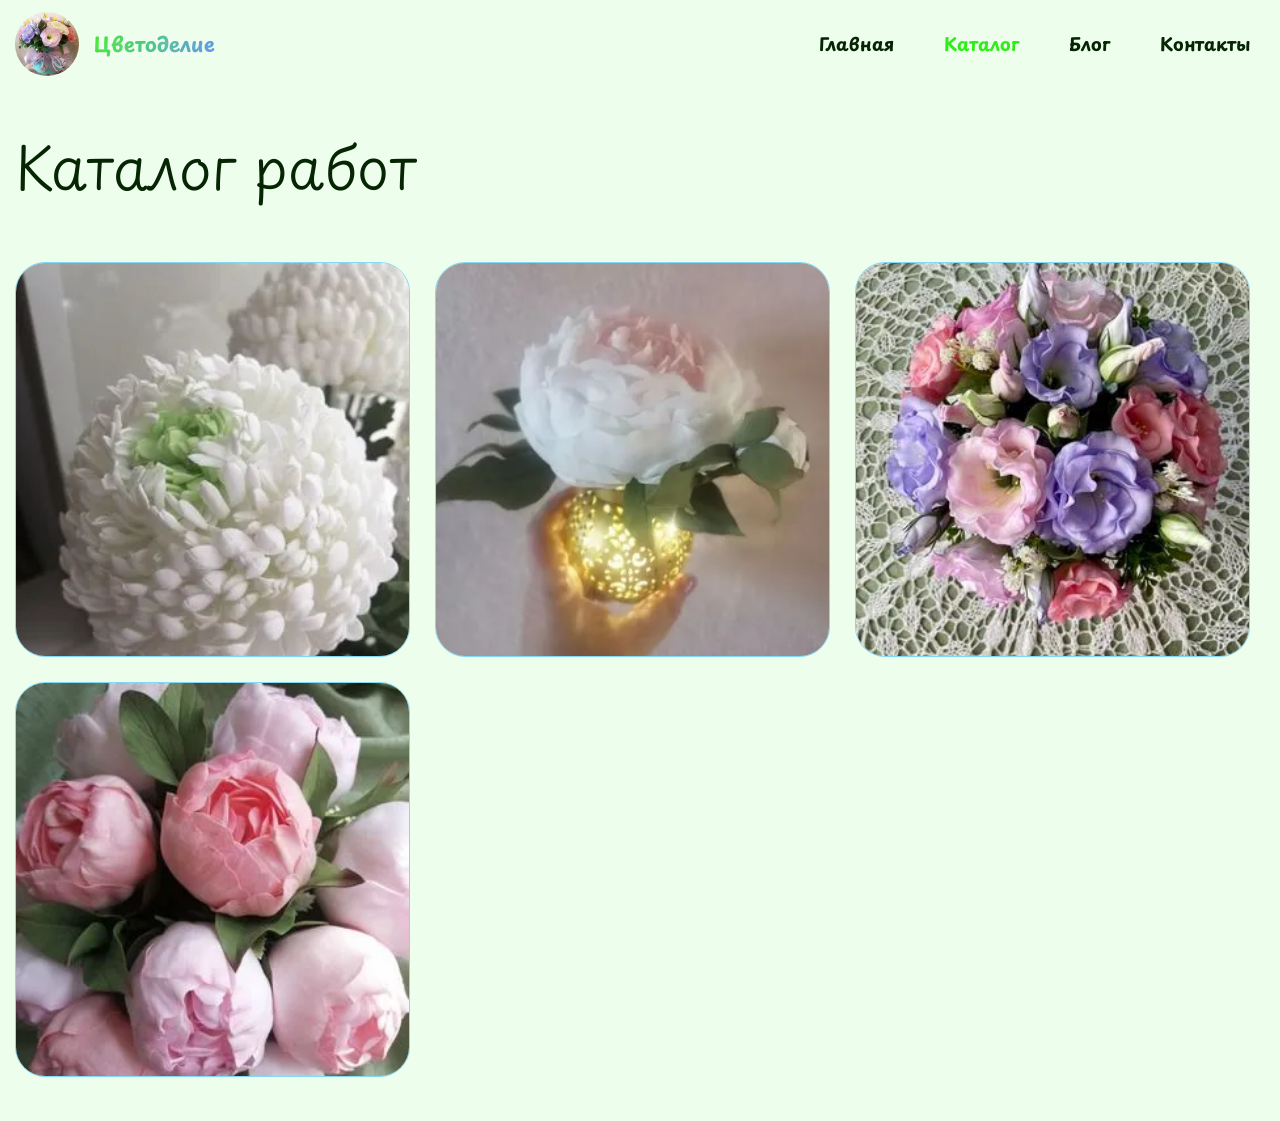
==== catalog.html @ db906fd7 "Updates" ====
<!doctype html>
<html lang="ru">
	<head>
		<meta charset="UTF-8">
		<meta name="viewport" content="width=device-width, initial-scale=1.0">
		<link rel="preload" href="assets/img/hero/hero-1-425.webp" as="image" media="screen and (max-width: 425px)">
		<link rel="preload" href="assets/img/hero/hero-1.webp" as="image" media="screen and (min-width: 426px)">
		<link rel="preload" href="assets/img/hero/hero-bg-425.webp" as="image" media="screen and (max-width: 425px)">
		<link rel="preload" href="assets/img/hero/hero-bg-640.webp" as="image" media="screen and (max-width: 640px)">
		<link rel="preload" href="assets/img/hero/hero-bg-1200.webp" as="image" media="screen and (max-width: 1200px)">
		<link rel="preload" href="assets/img/hero/hero-bg.webp" as="image" media="screen and (min-width: 1201px)">
		<link rel="preload" href="./assets/fonts/PlaypenSans-Thin.woff2" as="font" type="font/woff2" crossorigin="anonymous">
		<link rel="preload" href="./assets/fonts/PlaypenSans-SemiBold.woff2" as="font" type="font/woff2" crossorigin="anonymous">
		<link rel="preload" href="./assets/fonts/PlaypenSans-Regular.woff2" as="font" type="font/woff2" crossorigin="anonymous">
		<link rel="preload" href="./assets/fonts/PlaypenSans-Medium.woff2" as="font" type="font/woff2" crossorigin="anonymous">
		<link rel="preload" href="./assets/fonts/PlaypenSans-Light.woff2" as="font" type="font/woff2" crossorigin="anonymous">
		<link rel="preload" href="./assets/fonts/PlaypenSans-ExtraLight.woff2" as="font" type="font/woff2" crossorigin="anonymous">
		<link rel="preload" href="./assets/fonts/PlaypenSans-ExtraBold.woff2" as="font" type="font/woff2" crossorigin="anonymous">
		<link rel="preload" href="./assets/fonts/PlaypenSans-Bold.woff2" as="font" type="font/woff2" crossorigin="anonymous">
		<link rel="preload" href="./assets/fonts/Montserrat-SemiBold.woff2" as="font" type="font/woff2" crossorigin="anonymous">
		<link rel="preload" href="./assets/fonts/Montserrat-Regular.woff2" as="font" type="font/woff2" crossorigin="anonymous">
		<link rel="preload" href="./assets/fonts/Montserrat-Medium.woff2" as="font" type="font/woff2" crossorigin="anonymous">
		<link rel="preload" href="./assets/fonts/Montserrat-Light.woff2" as="font" type="font/woff2" crossorigin="anonymous">
		<link rel="preload" href="./assets/fonts/Montserrat-ExtraBold.woff2" as="font" type="font/woff2" crossorigin="anonymous">
		<link rel="preload" href="./assets/fonts/Montserrat-Bold.woff2" as="font" type="font/woff2" crossorigin="anonymous">
		<link rel="preload" href="./assets/fonts/Montserrat-Black.woff2" as="font" type="font/woff2" crossorigin="anonymous">
		<link rel="icon" type="image/png" href="./assets/img/favicon-96x96.png" sizes="96x96">
		<link rel="icon" type="image/svg+xml" href="./assets/img/favicon.svg">
		<link rel="shortcut icon" href="./assets/img/favicon.ico">
		<link rel="apple-touch-icon" sizes="180x180" href="./assets/img/apple-touch-icon.png">
		<meta name="apple-mobile-web-app-title" content="Flower-lamp">
		<meta name="keywords" content="светильник цветок на заказ, эксклюзивный светильник цветок, светильник в подарок ручной работы, интерьерный светильник цветок">
		<meta name="description" content="цветочные композиции с подсветкой — светильники">
		<title>catalog</title>
		<link rel="manifest" href="./assets/img/site.webmanifest">
		<style>
			@charset "UTF-8";*{margin:0;padding:0}*,::after,::before{box-sizing:border-box}::after,::before{display:inline-block}html{height:100%;scroll-behavior:smooth;scroll-padding-top:calc(var(--header-height,60px));scroll-snap-type:y mandatory;scrollbar-gutter:stable}body{min-height:100vh;min-height:100svh;line-height:1.4;-ms-text-size-adjust:100%;-moz-text-size-adjust:100%;-webkit-text-size-adjust:100%;-webkit-font-smoothing:antialiased;-moz-osx-font-smoothing:grayscale;text-rendering:optimizeLegibility}a{display:inline-block;color:inherit}ul li[class]{list-style:none}h2,h3{font-weight:inherit;font-size:inherit;text-wrap:balance}img,picture{display:block;border-radius:inherit;max-width:100%}button{background-color:transparent;color:inherit;font-size:inherit;line-height:inherit;font-family:inherit}@media (prefers-reduced-motion:no-preference){html{scroll-behavior:smooth}html{interpolate-size:allow-keywords}}:root{--font-family:"PlaypenSans",sans-serif;--second-family:"Montserrat",sans-serif;--content-width:1520px;--content-offset:15px;--swiper-pagination-bullet-size:24px;--swiper-pagination-bullet-horizontal-gap:0;--swiper-pagination-bullet-border-radius:2px;--swiper-pagination-color:#001f62;--swiper-pagination-bullet-inactive-color:#001f62;--header-height:72px;--min-height-section:calc(100svh - var(--header-height));--text-color:#dcfcd9;--bg-color:#1c221b;--primary-color:#2ce713;--secondary-color:#0a647f;--accent-color:#0e47aa;--light-color:#f0f1f0;color-scheme:light dark;--vk-color:#0077ff;--tg-color:#29a0dc;--wa-color:#25d366;--yt-color:#ff0033}@media (prefers-color-scheme:light){:root{--text-color:#062603;--bg-color:#eefeed;--primary-color:#30ed19;--secondary-color:#80daf5;--accent-color:#538df1;--light-color:#f0f1f0}}@media (prefers-color-scheme:dark){:root{--text-color:#dcfcd9;--bg-color:#1c221b;--primary-color:#2ce713;--secondary-color:#0a647f;--accent-color:#0e47aa}}body{display:flex;position:relative;flex-direction:column;justify-content:start;padding-right:0!important;min-width:320px;color:var(--text-color);font-family:var(--font-family);background-color:var(--bg-color);background-blend-mode:multiply}.wrapper{display:grid;grid-template-rows:var(--header-height) 1fr auto;flex:1 1 auto;overflow:clip}.wrapper>main{grid-row:2;height:100%}.wrapper>*{min-width:0}[class*=__container]{margin-right:auto;margin-left:auto;width:min(var(--content-width),100% - var(--content-offset) * 2)}section{position:relative;padding-top:calc((100svh - var(--min-height-section))/ 2);padding-bottom:calc((100svh - var(--min-height-section))/ 2);min-height:var(--min-height-section)}.section-top{display:grid}.section__title{font-weight:300;line-height:1.2;text-wrap:auto}@media (min-width:75em){.section__title{font-size:58px}.section__title{margin-bottom:30px}}@media (min-width:20em) and (max-width:75em){.section__title{font-size:clamp(24px,11.6363636364px + 3.8636363636vw,58px)}.section__title{margin-bottom:clamp(15px,9.5454545455px + 1.7045454545vw,30px)}}@media (max-width:20em){.section__title{font-size:24px}.section__title{margin-bottom:15px}}.section__title{text-align:center;text-wrap:balance}.color-effect{background:linear-gradient(120deg,var(--primary-color),var(--accent-color));background-clip:text;-webkit-background-clip:text;-webkit-text-fill-color:transparent;text-shadow:2px 5px 7px rgba(250,250,250,.2),-2px -5px 7px rgba(250,250,250,.2)}ul[class]{margin:0;padding:0;list-style:none}img,picture{display:block;border-radius:inherit;width:100%;max-width:100%}.image-container{display:flex;position:relative;justify-content:center;align-items:center;margin:0;background-color:var(--light-color);aspect-ratio:4/3;max-width:400px;overflow:hidden}.image-container img{width:100%;height:100%;object-fit:cover;object-position:center}@media (prefers-reduced-motion:reduce){*,::after,::before{animation-duration:0s!important;animation-iteration-count:1!important;scroll-behavior:auto!important}}.menu__body{position:fixed;top:0;right:-100%;background-color:var(--bg-color);padding:calc(var(--header-height) + 30px) 15px 30px 15px;width:100%;max-width:400px;height:100svh;overflow:auto}@media (min-width:47.99875em){.menu__body{position:relative;right:0;background-color:transparent;padding:0;width:auto;max-width:none;height:auto;overflow:initial}}.menu__list{display:flex;flex-direction:column;align-items:center;gap:30px;background-color:var(--bg-color)}.menu__item>a{font-weight:700;font-size:18px;text-decoration:none}.menu__item.menu__item--active>a{color:var(--primary-color)}.icon-menu{display:block;position:relative;z-index:5;border:none;width:1.5rem;height:.875rem}.icon-menu span,.icon-menu::after,.icon-menu::before{position:absolute;right:0;background-color:var(--secondary-color);width:100%;height:2px;content:""}.icon-menu::before{top:0}.icon-menu::after{bottom:0}.icon-menu span{top:calc(50% - 1px)}@media (min-width:47.99875em){.menu__list{flex-direction:row;gap:50px;background-color:transparent}.icon-menu{display:none}}.header{--size-logo:clamp(3rem, 2.545rem + 1.94vw, 4rem);position:absolute;top:0;right:0;left:0;z-index:200;background-color:var(--bg-color);padding-top:12px;padding-bottom:12px;height:fit-content;color:var(--text-color)}.header__container{display:flex;justify-content:space-between;align-items:center}.header__logo{display:flex;align-items:center;gap:1ch;font-weight:700;font-size:20px;text-decoration:none}.header__logo img{border-radius:var(--size-logo);width:var(--size-logo);height:var(--size-logo)}.section-catalog__container{display:flex;row-gap:clamp(.938rem,.396rem + 2.31vw,1.875rem);flex-direction:column}.section-catalog__grid{display:grid;grid-template-columns:repeat(auto-fit,minmax(290px,1fr));gap:clamp(.938rem,.653rem + 1.21vw,1.563rem)}@media (min-width:1024px){.section__title{text-align:left}.section-catalog__grid{grid-template-columns:repeat(auto-fit,minmax(290px,0.5fr))}}@media (min-width:1280px){.section-catalog__grid{grid-template-columns:repeat(auto-fit,minmax(320px,1fr))}}.section-catalog__item{position:relative}.catalog-item__wrapper{--item-border-radius:30px;display:block;position:relative;text-decoration:none}.catalog-item__wrapper:before{position:absolute;right:0;bottom:0;left:0;z-index:1;border-bottom-right-radius:var(--item-border-radius);border-bottom-left-radius:var(--item-border-radius);background:linear-gradient(180deg,transparent 15%,rgba(0,0,0,.9) 100%);height:50%;corner-shape:scoop;opacity:0;content:""}.catalog-item__title{position:absolute;right:30px;bottom:20px;left:30px;z-index:2;color:var(--primary-color);font-weight:600;font-size:clamp(1.125rem,.955rem + .73vw,1.5rem);text-align:center}@media (min-width:1024px){.catalog-item__title{bottom:-10px;opacity:0}}.catalog-item__image{display:flex;border:1px solid var(--secondary-color);border-radius:var(--item-border-radius);aspect-ratio:1/1;corner-shape:scoop;width:100%;max-width:none;overflow:hidden;text-align:center}
		</style>
		<link rel="modulepreload" crossorigin href="./js/common.min.js?v=1771872798271">
		<script type="module" crossorigin="" src="./js/main.min.js?v=1771872798271"></script>
		<link rel="stylesheet" crossorigin="" href="./css/main.min.css?v=1771872798271" media="print" onload="this.media='all'">
		<link rel="stylesheet" crossorigin="" href="./css/catalog.min.css?v=1771872798271" media="print" onload="this.media='all'">
	</head>
	<body>
		<div class="wrapper">
			<header data-fls-header="" data-fls-header-scroll="" data-fls-header-scroll-show="" class="header main-header">
				<div class="header__container">
					<a href="index.html" class="header__logo">
						<img src="./assets/img/logo.jpg" width="64" height="64" alt="Цветоделие от Любови Долговой" data-fls-image-ignore="">
						<span class="color-effect">Цветоделие</span>
					</a>
					<div class="header__menu menu">
						<nav class="menu__body" aria-label="Главная">
							<ul class="menu__list">
								<li class="menu__item">
									<a href="/#home" class="menu__link">Главная</a>
								</li>
								<li class="menu__item menu__item--active">
									<a href="/#catalog" class="menu__link">Каталог</a>
								</li>
								<li class="menu__item">
									<a href="/#blog" class="menu__link">Блог</a>
								</li>
								<li class="menu__item">
									<a href="/#contacts" class="menu__link">Контакты</a>
								</li>
							</ul>
						</nav>
						<button type="button" data-fls-menu="" class="menu__icon icon-menu">
							<span></span>
						</button>
					</div>
					<!--
<fetch url="@components/layout/menu/menu.json">
<each loop='item in response'>
</each>
</fetch>
-->
				</div>
			</header>
			<main data-fls-catalog="" class="page page--catalog">
				<section data-fls-sectioncatalog="" class="section-catalog" aria-labelledby="section-catalog-title" id="catalog">
					<div class="section-catalog__container">
						<div class="section-top">
							<h2 class="section__title section-catalog__title" id="section-catalog-title">Каталог работ</h2>
							<!-- <p class="section__subtitle">dfsdfcsdfsdfas dsf sdf asdf asdf</p> -->
						</div>
						<div data-fls-gallery="" class="section-catalog__grid">
							<a href="./assets/img/catalog/chrysanthemums/photo_01.webp" class="catalog-item__wrapper">
								<article class="section-catalog__item catalog-item">
									<h3 class="catalog-item__title">Белая хризантема ручной работы с подсветкой</h3>
									<div class="catalog-item__image image-container">
										<picture>
											<source srcset="./assets/img/catalog/chrysanthemums/preview/photo_01.webp" type="image/webp">
											<img width="360" height="360" alt="Белая хризантема ручной работы с подсветкой" decoding="async" loading="lazy" src="./assets/img/catalog/chrysanthemums/preview/photo_01.webp">
										</picture>
									</div>
								</article>
							</a>
							<a href="./assets/img/catalog/pions/photo_01.webp" class="catalog-item__wrapper">
								<article class="section-catalog__item catalog-item">
									<h3 class="catalog-item__title">Светильник-пион ручной работы с подсветкой</h3>
									<div class="catalog-item__image image-container">
										<picture>
											<source srcset="./assets/img/catalog/pions/preview/photo_01.webp" type="image/webp">
											<img width="360" height="360" alt="Светильник-пион ручной работы с подсветкой" decoding="async" loading="lazy" src="./assets/img/catalog/pions/preview/photo_01.webp">
										</picture>
									</div>
								</article>
							</a>
							<a href="./assets/img/catalog/eustoma/photo_01.webp" class="catalog-item__wrapper">
								<article class="section-catalog__item catalog-item">
									<h3 class="catalog-item__title">Эустомы в шляпной коробке</h3>
									<div class="catalog-item__image image-container">
										<picture>
											<source srcset="./assets/img/catalog/eustoma/preview/photo_01.webp" type="image/webp">
											<img width="360" height="360" alt="Эустомы в шляпной коробке" decoding="async" loading="lazy" src="./assets/img/catalog/eustoma/preview/photo_01.webp">
										</picture>
									</div>
								</article>
							</a>
							<a href="./assets/img/catalog/03/photo_01.webp" class="catalog-item__wrapper">
								<article class="section-catalog__item catalog-item">
									<h3 class="catalog-item__title">Эустомы</h3>
									<div class="catalog-item__image image-container">
										<picture>
											<source srcset="./assets/img/catalog/03/preview/photo_01.webp" type="image/webp">
											<img width="360" height="360" alt="Эустомы" decoding="async" loading="lazy" src="./assets/img/catalog/03/preview/photo_01.webp">
										</picture>
									</div>
								</article>
							</a>
						</div>
					</div>
				</section>
			</main>
			<!-- <block name="footer"></block> -->
		</div>
		<!-- <block name="popup"></block> -->
		<noscript>
			<link rel="stylesheet" crossorigin="" href="./css/main.min.css?v=1771872798271">
		</noscript>
		<noscript>
			<link rel="stylesheet" crossorigin="" href="./css/catalog.min.css?v=1771872798271">
		</noscript>
	</body>
</html>
---- css/main.min.css ----
@charset "UTF-8";*{margin:0;padding:0;-webkit-tap-highlight-color:transparent}*,:after,:before{box-sizing:border-box}:after,:before{display:inline-block}html{height:100%;scroll-behavior:smooth;scroll-padding-top:calc(var(--header-height, 3.75rem));scroll-snap-type:y mandatory;scrollbar-gutter:stable}body{line-height:1.4;min-height:100vh;min-height:100svh;-ms-text-size-adjust:100%;-moz-text-size-adjust:100%;-webkit-text-size-adjust:100%;-webkit-font-smoothing:antialiased;-moz-osx-font-smoothing:grayscale;text-rendering:optimizeLegibility}button,option,select{cursor:pointer}a{color:inherit;display:inline-block}a:not([class]){text-decoration-skip-ink:auto}.list-reset,ul li[class]{list-style:none}.list-reset{margin:0;padding:0}.input-reset{-webkit-appearance:none;appearance:none;background-color:transparent;border:none;border-radius:0;color:inherit;font:inherit;outline:none;padding:0;width:100%}h1,h2,h3,h4,h5,h6{font-size:inherit;font-weight:inherit;text-wrap:balance}svg *{transition-property:fill,stroke}.btn-reset{background-color:transparent;border:none;color:inherit;cursor:pointer;display:inline-block;font:inherit;padding:0;text-decoration:none;-webkit-user-select:none;-moz-user-select:none;user-select:none}#__next,#root{isolation:isolate}button,input,textarea{background-color:transparent;color:inherit;font-family:inherit;font-size:inherit;line-height:inherit}input,textarea{width:100%}textarea{overflow:auto;resize:vertical}label{display:inline-block}@font-face{font-display:swap;font-family:PlaypenSans;font-style:normal;font-weight:100;src:url(../assets/fonts/PlaypenSans-Thin.woff2) format("woff2")}@font-face{font-display:swap;font-family:PlaypenSans;font-style:normal;font-weight:600;src:url(../assets/fonts/PlaypenSans-SemiBold.woff2) format("woff2")}@font-face{font-display:swap;font-family:PlaypenSans;font-style:normal;font-weight:400;src:url(../assets/fonts/PlaypenSans-Regular.woff2) format("woff2")}@font-face{font-display:swap;font-family:PlaypenSans;font-style:normal;font-weight:500;src:url(../assets/fonts/PlaypenSans-Medium.woff2) format("woff2")}@font-face{font-display:swap;font-family:PlaypenSans;font-style:normal;font-weight:300;src:url(../assets/fonts/PlaypenSans-Light.woff2) format("woff2")}@font-face{font-display:swap;font-family:PlaypenSans;font-style:normal;font-weight:200;src:url(../assets/fonts/PlaypenSans-ExtraLight.woff2) format("woff2")}@font-face{font-display:swap;font-family:PlaypenSans;font-style:normal;font-weight:800;src:url(../assets/fonts/PlaypenSans-ExtraBold.woff2) format("woff2")}@font-face{font-display:swap;font-family:PlaypenSans;font-style:normal;font-weight:700;src:url(../assets/fonts/PlaypenSans-Bold.woff2) format("woff2")}@font-face{font-display:swap;font-family:Montserrat;font-style:normal;font-weight:600;src:url(../assets/fonts/Montserrat-SemiBold.woff2) format("woff2")}@font-face{font-display:swap;font-family:Montserrat;font-style:normal;font-weight:400;src:url(../assets/fonts/Montserrat-Regular.woff2) format("woff2")}@font-face{font-display:swap;font-family:Montserrat;font-style:normal;font-weight:500;src:url(../assets/fonts/Montserrat-Medium.woff2) format("woff2")}@font-face{font-display:swap;font-family:Montserrat;font-style:normal;font-weight:300;src:url(../assets/fonts/Montserrat-Light.woff2) format("woff2")}@font-face{font-display:swap;font-family:Montserrat;font-style:normal;font-weight:800;src:url(../assets/fonts/Montserrat-ExtraBold.woff2) format("woff2")}@font-face{font-display:swap;font-family:Montserrat;font-style:normal;font-weight:700;src:url(../assets/fonts/Montserrat-Bold.woff2) format("woff2")}@font-face{font-display:swap;font-family:Montserrat;font-style:normal;font-weight:900;src:url(../assets/fonts/Montserrat-Black.woff2) format("woff2")}:root{--font-family:"PlaypenSans",sans-serif;--second-family:"Montserrat",sans-serif;--content-width:95rem;--content-offset:0.9375rem;--swiper-pagination-bullet-size:1.5rem;--swiper-pagination-bullet-horizontal-gap:0;--swiper-pagination-bullet-border-radius:0.125rem;--swiper-pagination-color:#001f62;--swiper-pagination-bullet-inactive-color:#001f62;--header-height:4.5rem;--min-height-section:calc(100svh - var(--header-height));--text-color:#dcfcd9;--bg-color:#1c221b;--primary-color:#2ce713;--secondary-color:#0a647f;--accent-color:#0e47aa;--light-color:#f0f1f0;color-scheme:light dark;--vk-color:#07f;--tg-color:#29a0dc;--wa-color:#25d366;--yt-color:#f03}.lg-sub-html{font-size:clamp(1.125rem,.955rem + .73vw,1.5rem)!important}.lg-outer.lg-grab img.lg-image{border-radius:clamp(1.875rem,-.114rem + 8.48vw,6.25rem)}body{color:var(--text-color);display:flex;flex-direction:column;font-family:var(--font-family);justify-content:start;min-width:20rem;padding-right:0!important;position:relative;-webkit-tap-highlight-color:rgba(0,0,0,0);background-blend-mode:multiply;background-color:var(--bg-color)}[data-fls-menu-open],[data-fls-popup-open] body{overflow:hidden;overscroll-behavior:none;touch-action:none}.wrapper{display:grid;flex:1 1 auto;grid-template-rows:var(--header-height) 1fr auto;overflow:clip}.wrapper>main{grid-row:2;height:100%}.wrapper>footer{grid-row:3}.wrapper>*{min-width:0}.container,[class*=__container]{margin-left:auto;margin-right:auto;width:min(var(--content-width),100% - var(--content-offset) * 2)}section{min-height:var(--min-height-section);padding-bottom:calc((100svh - var(--min-height-section))/2);padding-top:calc((100svh - var(--min-height-section))/2);position:relative}.section-top{display:grid}.section__title{font-weight:300;line-height:1.2;text-align:center;text-wrap:auto;text-wrap:balance}.section__subtitle{font-size:clamp(.875rem,.514rem + 1.48vw,1.625rem);font-weight:300;line-height:1.3}p{text-wrap:pretty}p:not(:last-of-type){margin-bottom:1em}.color-effect{background:linear-gradient(120deg,var(--primary-color),var(--accent-color));background-clip:text;-webkit-background-clip:text;-webkit-text-fill-color:transparent;text-shadow:.125rem .3125rem .4375rem hsla(0,0%,98%,.2),-.125rem -.3125rem .4375rem hsla(0,0%,98%,.2)}.font-effect{-webkit-text-stroke-width:.125rem;-webkit-text-stroke-color:var(--text-color);color:var(--secondary-color);font-style:italic}a,button{transition:all .2s ease}.link-email,.link-phone{white-space:nowrap}.list-reset,dl[class],ol[class],ul[class]{list-style:none;margin:0;padding:0}.swiper{max-width:100%}canvas,img,picture,svg,video{border-radius:inherit;display:block;max-width:100%;width:100%}.visually-hidden{border:0;height:.0625rem;margin:-.0625rem;overflow:hidden;padding:0;position:absolute;width:.0625rem;clip:rect(0 0 0 0)}@supports (-webkit-line-clamp:4){.news-card__text{display:-webkit-box;-webkit-line-clamp:4;overflow:hidden;text-overflow:ellipsis;white-space:normal;-webkit-box-orient:vertical}}.image-container{align-items:center;aspect-ratio:4/3;background-color:var(--light-color);display:flex;justify-content:center;margin:0;max-width:25rem;overflow:hidden;position:relative}.image-container img{height:100%;object-fit:cover;object-position:center;width:100%}.image-container:empty:before{align-items:center;background-color:var(--light-color);color:#888;content:"Изображение не загружено";display:flex;font-size:1.1rem;height:100%;justify-content:center;padding:1rem;text-align:center;width:100%}[id^=imedium-],[id^=ismall-],[id^=large-],[id^=medium-],[id^=txtblock-]{display:none!important}.menu__body{background-color:var(--bg-color);height:100svh;max-width:25rem;overflow:auto;padding:calc(var(--header-height) + 1.875rem) .9375rem 1.875rem .9375rem;position:fixed;right:-100%;top:0;transition:right .3s;width:100%}[data-fls-menu-open] .menu__body,[data-fls-menu-open] .menu__body:before{right:0}.menu__list{align-items:center;background-color:var(--bg-color);display:flex;flex-direction:column;gap:1.875rem}.menu__item>a{font-size:1.125rem;font-weight:700;text-decoration:none;transition:color .2s ease}.menu__item>a:hover{color:var(--accent-color)}.menu__item.menu__item--active>a{color:var(--primary-color)}.icon-menu{border:none;display:block;height:.875rem;position:relative;width:1.5rem;z-index:5}.icon-menu span,.icon-menu:after,.icon-menu:before{background-color:var(--secondary-color);content:"";height:.125rem;position:absolute;right:0;transition:all .3s ease 0s;width:100%}.icon-menu:before{top:0}.icon-menu:after{bottom:0}.icon-menu span{top:calc(50% - .0625rem)}[data-fls-menu-open] .icon-menu span{width:0}[data-fls-menu-open] .icon-menu:before{top:calc(50% - .0625rem);transform:rotate(-45deg)}[data-fls-menu-open] .icon-menu:after{bottom:calc(50% - .0625rem);transform:rotate(45deg)}.header{--size-logo:clamp(3rem,2.545rem + 1.94vw,4rem);background-color:var(--bg-color);color:var(--text-color);height:fit-content;left:0;padding-bottom:.75rem;padding-top:.75rem;position:absolute;right:0;top:0;transition:.4s ease;z-index:200}.header.--header-scroll{--size-logo:3rem;padding-bottom:.375rem;padding-top:.375rem}.header.--header-show{box-shadow:0 .3125rem .9375rem var(--secondary-color)}.header__container{align-items:center;display:flex;justify-content:space-between}.header__logo{align-items:center;display:flex;font-size:1.25rem;font-weight:700;gap:1ch;text-decoration:none}.header__logo img{border-radius:var(--size-logo);height:var(--size-logo);transition:width .4s ease,height .4s ease;width:var(--size-logo)}[data-fls-header-scroll].--header-scroll{left:0;position:sticky;right:0;top:0;z-index:50}[data-fls-header-scroll-show].--header-scroll{transition:translate .3s;translate:0 -100%}[data-fls-header-scroll-show].--header-show{translate:0 0}@font-face{font-display:block;font-family:lg;font-style:normal;font-weight:400;src:url(../assets/fonts/lg.woff2?io9a6k) format("woff2")}.lg-icon{font-family:lg!important;font-style:normal;font-variant:normal;font-weight:400;line-height:1;text-transform:none;-webkit-font-smoothing:antialiased;-moz-osx-font-smoothing:grayscale}.lg-container{font-family:system-ui,-apple-system,Segoe UI,Roboto,Helvetica Neue,Arial,Noto Sans,Liberation Sans,sans-serif,Apple Color Emoji,Segoe UI Emoji,Segoe UI Symbol,Noto Color Emoji}.lg-next,.lg-prev{background-color:rgba(0,0,0,.45);border:none;border-radius:.125rem;color:#999;cursor:pointer;display:block;font-size:1.375rem;margin-top:-.625rem;outline:none;padding:.5rem .625rem .5625rem;position:absolute;top:50%;z-index:1084}.lg-next.disabled,.lg-prev.disabled{cursor:default;opacity:0!important}.lg-next:hover:not(.disabled),.lg-prev:hover:not(.disabled){color:#fff}.lg-single-item .lg-next,.lg-single-item .lg-prev{display:none}.lg-next{right:1.25rem}.lg-next:before{content:"\e095"}.lg-prev{left:1.25rem}.lg-prev:after{content:"\e094"}@-webkit-keyframes lg-right-end{0%{left:0}50%{left:-1.875rem}to{left:0}}@-moz-keyframes lg-right-end{0%{left:0}50%{left:-1.875rem}to{left:0}}@-ms-keyframes lg-right-end{0%{left:0}50%{left:-1.875rem}to{left:0}}@keyframes lg-right-end{0%{left:0}50%{left:-1.875rem}to{left:0}}@-webkit-keyframes lg-left-end{0%{left:0}50%{left:1.875rem}to{left:0}}@-moz-keyframes lg-left-end{0%{left:0}50%{left:1.875rem}to{left:0}}@-ms-keyframes lg-left-end{0%{left:0}50%{left:1.875rem}to{left:0}}@keyframes lg-left-end{0%{left:0}50%{left:1.875rem}to{left:0}}.lg-outer.lg-right-end .lg-object{-webkit-animation:lg-right-end .3s;-o-animation:lg-right-end .3s;animation:lg-right-end .3s;position:relative}.lg-outer.lg-left-end .lg-object{-webkit-animation:lg-left-end .3s;-o-animation:lg-left-end .3s;animation:lg-left-end .3s;position:relative}.lg-toolbar{left:0;position:absolute;top:0;width:100%;z-index:1082}.lg-media-overlap .lg-toolbar{background-image:linear-gradient(0deg,transparent,rgba(0,0,0,.4))}.lg-toolbar .lg-icon{background:none;border:none;box-shadow:none;color:#999;cursor:pointer;float:right;font-size:1.5rem;height:2.9375rem;line-height:1.6875rem;outline:medium none;padding:.625rem 0;text-align:center;text-decoration:none!important;-webkit-transition:color .2s linear;-o-transition:color .2s linear;transition:color .2s linear;width:3.125rem;will-change:color}.lg-toolbar .lg-icon.lg-icon-18{font-size:1.125rem}.lg-toolbar .lg-icon:hover{color:#fff}.lg-toolbar .lg-close:after{content:"\e070"}.lg-toolbar .lg-maximize{font-size:1.375rem}.lg-toolbar .lg-maximize:after{content:"\e90a"}.lg-toolbar .lg-download:after{content:"\e0f2"}.lg-sub-html{color:#eee;font-size:1rem;opacity:0;padding:.625rem 2.5rem;text-align:center;-webkit-transition:opacity .2s ease-out 0s;-o-transition:opacity .2s ease-out 0s;transition:opacity .2s ease-out 0s;z-index:1080}.lg-sub-html h4{font-size:.8125rem;font-weight:700;margin:0}.lg-sub-html p{font-size:.75rem;margin:.3125rem 0 0}.lg-sub-html a{color:inherit}.lg-sub-html a:hover{text-decoration:underline}.lg-media-overlap .lg-sub-html{background-image:linear-gradient(180deg,transparent,rgba(0,0,0,.6))}.lg-item .lg-sub-html{bottom:0;left:0;position:absolute;right:0}.lg-error-msg{color:#999;font-size:.875rem}.lg-counter{color:#999;display:inline-block;font-size:1rem;height:2.9375rem;padding-left:1.25rem;padding-top:.75rem;vertical-align:middle}.lg-closing .lg-next,.lg-closing .lg-prev,.lg-closing .lg-sub-html,.lg-closing .lg-toolbar{opacity:0;-webkit-transition:-webkit-transform .08 cubic-bezier(0,0,.25,1) 0s,opacity .08 cubic-bezier(0,0,.25,1) 0s,color .08 linear;-moz-transition:-moz-transform .08 cubic-bezier(0,0,.25,1) 0s,opacity .08 cubic-bezier(0,0,.25,1) 0s,color .08 linear;-o-transition:-o-transform .08 cubic-bezier(0,0,.25,1) 0s,opacity .08 cubic-bezier(0,0,.25,1) 0s,color .08 linear;transition:transform .08 cubic-bezier(0,0,.25,1) 0s,opacity .08 cubic-bezier(0,0,.25,1) 0s,color .08 linear}body:not(.lg-from-hash) .lg-outer.lg-start-zoom .lg-item:not(.lg-zoomable) .lg-img-wrap,body:not(.lg-from-hash) .lg-outer.lg-start-zoom .lg-item:not(.lg-zoomable) .lg-media-cont,body:not(.lg-from-hash) .lg-outer.lg-start-zoom .lg-item:not(.lg-zoomable) .lg-video-cont{opacity:0;-moz-transform:scale3d(.5,.5,.5);-o-transform:scale3d(.5,.5,.5);-ms-transform:scale3d(.5,.5,.5);-webkit-transform:scale3d(.5,.5,.5);transform:scale3d(.5,.5,.5);-webkit-transition:-webkit-transform .25s cubic-bezier(0,0,.25,1) 0s,opacity .25s cubic-bezier(0,0,.25,1)!important;-moz-transition:-moz-transform .25s cubic-bezier(0,0,.25,1) 0s,opacity .25s cubic-bezier(0,0,.25,1)!important;-o-transition:-o-transform .25s cubic-bezier(0,0,.25,1) 0s,opacity .25s cubic-bezier(0,0,.25,1)!important;transition:transform .25s cubic-bezier(0,0,.25,1) 0s,opacity .25s cubic-bezier(0,0,.25,1)!important;will-change:transform,opacity}body:not(.lg-from-hash) .lg-outer.lg-start-zoom .lg-item:not(.lg-zoomable).lg-complete .lg-img-wrap,body:not(.lg-from-hash) .lg-outer.lg-start-zoom .lg-item:not(.lg-zoomable).lg-complete .lg-media-cont,body:not(.lg-from-hash) .lg-outer.lg-start-zoom .lg-item:not(.lg-zoomable).lg-complete .lg-video-cont{opacity:1;-moz-transform:scaleX(1);-o-transform:scaleX(1);-ms-transform:scaleX(1);-webkit-transform:scaleX(1);transform:scaleX(1)}.lg-icon:focus-visible{border-radius:.1875rem;color:#fff;outline:.0625rem dashed hsla(0,0%,100%,.6)}.lg-toolbar .lg-icon:focus-visible{border-radius:.5rem;outline-offset:-.3125rem}.lg-group:after{clear:both;content:"";display:table}.lg-container{outline:none}.lg-on{scroll-behavior:unset}.lg-overlay-open{overflow:hidden}.lg-hide-sub-html .lg-sub-html,.lg-next,.lg-pager-outer,.lg-prev,.lg-toolbar{opacity:0;-webkit-transition:-webkit-transform .25s cubic-bezier(0,0,.25,1) 0s,opacity .25s cubic-bezier(0,0,.25,1) 0s;-moz-transition:-moz-transform .25s cubic-bezier(0,0,.25,1) 0s,opacity .25s cubic-bezier(0,0,.25,1) 0s;-o-transition:-o-transform .25s cubic-bezier(0,0,.25,1) 0s,opacity .25s cubic-bezier(0,0,.25,1) 0s;transition:transform .25s cubic-bezier(0,0,.25,1) 0s,opacity .25s cubic-bezier(0,0,.25,1) 0s;will-change:transform,opacity}.lg-show-in .lg-next,.lg-show-in .lg-pager-outer,.lg-show-in .lg-prev,.lg-show-in .lg-toolbar,.lg-show-in.lg-hide-sub-html .lg-sub-html{opacity:1}.lg-show-in .lg-hide-items .lg-prev{opacity:0;-webkit-transform:translate3d(-.625rem,0,0);transform:translate3d(-.625rem,0,0)}.lg-show-in .lg-hide-items .lg-next{opacity:0;-webkit-transform:translate3d(.625rem,0,0);transform:translate3d(.625rem,0,0)}.lg-show-in .lg-hide-items .lg-toolbar{opacity:0;-webkit-transform:translate3d(0,-.625rem,0);transform:translate3d(0,-.625rem,0)}.lg-show-in .lg-hide-items.lg-hide-sub-html .lg-sub-html{opacity:0;-webkit-transform:translate3d(0,1.25rem,0);transform:translate3d(0,1.25rem,0)}.lg-outer{height:100%;left:0;opacity:.001;outline:none;overflow:hidden;position:fixed;text-align:left;top:0;-webkit-transition:opacity .15s ease 0s;-o-transition:opacity .15s ease 0s;transition:opacity .15s ease 0s;width:100%;will-change:auto;z-index:1050}.lg-outer *{-webkit-box-sizing:border-box;-moz-box-sizing:border-box;box-sizing:border-box}.lg-outer.lg-visible,.lg-outer.lg-zoom-from-image{opacity:1}.lg-outer.lg-css3 .lg-item:not(.lg-start-end-progress).lg-current,.lg-outer.lg-css3 .lg-item:not(.lg-start-end-progress).lg-next-slide,.lg-outer.lg-css3 .lg-item:not(.lg-start-end-progress).lg-prev-slide{-webkit-transition-duration:inherit!important;transition-duration:inherit!important;-webkit-transition-timing-function:inherit!important;transition-timing-function:inherit!important}.lg-outer.lg-css3.lg-dragging .lg-item.lg-current,.lg-outer.lg-css3.lg-dragging .lg-item.lg-next-slide,.lg-outer.lg-css3.lg-dragging .lg-item.lg-prev-slide{opacity:1;-webkit-transition-duration:0s!important;transition-duration:0s!important}.lg-outer.lg-grab img.lg-object{cursor:-webkit-grab;cursor:-moz-grab;cursor:-o-grab;cursor:-ms-grab;cursor:grab}.lg-outer.lg-grabbing img.lg-object{cursor:move;cursor:-webkit-grabbing;cursor:-moz-grabbing;cursor:-o-grabbing;cursor:-ms-grabbing;cursor:grabbing}.lg-outer .lg-content{bottom:0;left:0;position:absolute;right:0;top:0}.lg-outer .lg-inner{bottom:0;left:0;position:absolute;top:0;-webkit-transition:opacity 0s;-o-transition:opacity 0s;transition:opacity 0s;white-space:nowrap;width:100%}.lg-outer .lg-item{display:none!important}.lg-outer .lg-item:not(.lg-start-end-progress){background:url("[data-uri]") no-repeat scroll 50% transparent}.lg-outer.lg-css .lg-current,.lg-outer.lg-css3 .lg-current,.lg-outer.lg-css3 .lg-next-slide,.lg-outer.lg-css3 .lg-prev-slide{display:inline-block!important}.lg-outer .lg-img-wrap,.lg-outer .lg-item{display:inline-block;height:100%;position:absolute;text-align:center;width:100%}.lg-outer .lg-img-wrap:before,.lg-outer .lg-item:before{content:"";display:inline-block;height:100%;vertical-align:middle}.lg-outer .lg-img-wrap{bottom:0;font-size:0;left:0;position:absolute;right:0;top:0;white-space:nowrap}.lg-outer .lg-item.lg-complete{background-image:none}.lg-outer .lg-item.lg-current{z-index:1060}.lg-outer .lg-object{display:inline-block;height:auto;max-height:100%;max-width:100%;position:relative;vertical-align:middle;width:auto}.lg-outer .lg-empty-html .lg-sub-html,.lg-outer .lg-empty-html.lg-sub-html{display:none}.lg-outer.lg-hide-download .lg-download{opacity:.75;pointer-events:none}.lg-outer .lg-first-slide .lg-dummy-img{left:50%;position:absolute;top:50%}.lg-outer.lg-components-open:not(.lg-zoomed) .lg-components{opacity:1;-webkit-transform:translateZ(0);transform:translateZ(0)}.lg-outer.lg-components-open:not(.lg-zoomed) .lg-sub-html{opacity:1;transition:opacity .2s ease-out .15s}.lg-outer .lg-media-cont{display:inline-block;position:relative;text-align:center;vertical-align:middle}.lg-outer .lg-media-cont .lg-object{height:100%!important;width:100%!important}.lg-outer .lg-has-iframe .lg-media-cont{-webkit-overflow-scrolling:touch;overflow:auto}.lg-backdrop{background-color:#000;bottom:0;left:0;opacity:0;position:fixed;right:0;top:0;-webkit-transition:opacity 333ms ease-in 0s;-o-transition:opacity 333ms ease-in 0s;transition:opacity 333ms ease-in 0s;will-change:auto;z-index:1040}.lg-backdrop.in{opacity:1}.lg-css3.lg-no-trans .lg-current,.lg-css3.lg-no-trans .lg-next-slide,.lg-css3.lg-no-trans .lg-prev-slide{-webkit-transition:none 0s ease 0s!important;-moz-transition:none 0s ease 0s!important;-o-transition:none 0s ease 0s!important;transition:none 0s ease 0s!important}.lg-css3.lg-use-css3 .lg-item{-webkit-backface-visibility:hidden;-moz-backface-visibility:hidden;backface-visibility:hidden}.lg-css3.lg-fade .lg-item{opacity:0}.lg-css3.lg-fade .lg-item.lg-current{opacity:1}.lg-css3.lg-fade .lg-item.lg-current,.lg-css3.lg-fade .lg-item.lg-next-slide,.lg-css3.lg-fade .lg-item.lg-prev-slide{-webkit-transition:opacity .1s ease 0s;-moz-transition:opacity .1s ease 0s;-o-transition:opacity .1s ease 0s;transition:opacity .1s ease 0s}.lg-css3.lg-use-css3 .lg-item.lg-start-progress{-webkit-transition:-webkit-transform 1s cubic-bezier(.175,.885,.32,1.275) 0s;-moz-transition:-moz-transform 1s cubic-bezier(.175,.885,.32,1.275) 0s;-o-transition:-o-transform 1s cubic-bezier(.175,.885,.32,1.275) 0s;transition:transform 1s cubic-bezier(.175,.885,.32,1.275) 0s}.lg-css3.lg-use-css3 .lg-item.lg-start-end-progress{-webkit-transition:-webkit-transform 1s cubic-bezier(0,0,.25,1) 0s;-moz-transition:-moz-transform 1s cubic-bezier(0,0,.25,1) 0s;-o-transition:-o-transform 1s cubic-bezier(0,0,.25,1) 0s;transition:transform 1s cubic-bezier(0,0,.25,1) 0s}.lg-css3.lg-slide.lg-use-css3 .lg-item{opacity:0}.lg-css3.lg-slide.lg-use-css3 .lg-item.lg-prev-slide{-webkit-transform:translate3d(-100%,0,0);transform:translate3d(-100%,0,0)}.lg-css3.lg-slide.lg-use-css3 .lg-item.lg-next-slide{-webkit-transform:translate3d(100%,0,0);transform:translate3d(100%,0,0)}.lg-css3.lg-slide.lg-use-css3 .lg-item.lg-current{opacity:1;-webkit-transform:translateZ(0);transform:translateZ(0)}.lg-css3.lg-slide.lg-use-css3 .lg-item.lg-current,.lg-css3.lg-slide.lg-use-css3 .lg-item.lg-next-slide,.lg-css3.lg-slide.lg-use-css3 .lg-item.lg-prev-slide{-webkit-transition:-webkit-transform 1s cubic-bezier(0,0,.25,1) 0s,opacity .1s ease 0s;-moz-transition:-moz-transform 1s cubic-bezier(0,0,.25,1) 0s,opacity .1s ease 0s;-o-transition:-o-transform 1s cubic-bezier(0,0,.25,1) 0s,opacity .1s ease 0s;transition:transform 1s cubic-bezier(0,0,.25,1) 0s,opacity .1s ease 0s}.lg-container{display:none}.lg-container.lg-show{display:block}.lg-container.lg-dragging-vertical .lg-backdrop,.lg-container.lg-dragging-vertical .lg-css3 .lg-item.lg-current{-webkit-transition-duration:0s!important;transition-duration:0s!important}.lg-container.lg-dragging-vertical .lg-css3 .lg-item.lg-current{opacity:1}.lg-inline .lg-backdrop,.lg-inline .lg-outer{position:absolute}.lg-inline .lg-backdrop{z-index:1}.lg-inline .lg-outer{z-index:2}.lg-inline .lg-maximize:after{content:"\e909"}.lg-components{bottom:0;left:0;position:absolute;right:0;-webkit-transform:translate3d(0,100%,0);transform:translate3d(0,100%,0);-webkit-transition:-webkit-transform .35s ease-out 0s;-moz-transition:-moz-transform .35s ease-out 0s;-o-transition:-o-transform .35s ease-out 0s;transition:transform .35s ease-out 0s;will-change:transform;z-index:1080}.section-catalog__container{display:flex;flex-direction:column;row-gap:clamp(.938rem,.396rem + 2.31vw,1.875rem)}.section-catalog__grid{display:grid;gap:clamp(.938rem,.653rem + 1.21vw,1.563rem);grid-template-columns:repeat(auto-fit,minmax(18.125rem,1fr))}.section-catalog__item{position:relative}.catalog-item__wrapper{--item-border-radius:1.875rem;display:block;position:relative;text-decoration:none}.catalog-item__wrapper:before{background:linear-gradient(180deg,transparent 15%,rgba(0,0,0,.9));border-bottom-left-radius:var(--item-border-radius);border-bottom-right-radius:var(--item-border-radius);bottom:0;height:50%;left:0;position:absolute;right:0;z-index:1;corner-shape:scoop;content:"";opacity:0;pointer-events:none;transition:bottom .4s ease-in-out,opacity .4s ease}.catalog-item__wrapper:hover:before{bottom:0;opacity:1}.catalog-item__wrapper:hover .catalog-item__image{box-shadow:0 .3125rem .9375rem var(--secondary-color),0 -.3125rem .9375rem var(--secondary-color)}.catalog-item__title{bottom:1.25rem;color:var(--primary-color);font-size:clamp(1.125rem,.955rem + .73vw,1.5rem);font-weight:600;left:1.875rem;position:absolute;right:1.875rem;text-align:center;transition:bottom .4s ease-in-out,opacity .4s ease;z-index:2}.catalog-item:hover .catalog-item__title{bottom:1.25rem;opacity:1}.catalog-item__image{aspect-ratio:1/1;border:.0625rem solid var(--secondary-color);border-radius:var(--item-border-radius);display:flex;corner-shape:scoop;max-width:none;overflow:hidden;text-align:center;transition:box-shadow .4s ease-in-out;width:100%}.is-animated-down{animation:animated-down .4s forwards;animation-delay:var(--anime-delay,.5s);opacity:0;transform:translateY(-1.875rem);transition:transform .5s ease,opacity .5s ease}@keyframes animated-down{to{opacity:1;transform:translateY(0)}}.is-animated-up{animation:animated-up .4s forwards;animation-delay:var(--anime-delay,.5s);opacity:0;transform:translateY(1.875rem);transition:transform .5s ease,opacity .5s ease}@keyframes animated-up{to{opacity:1;transform:translateY(0)}}@keyframes is-animated-right{to{opacity:1;transform:translateX(0)}}@keyframes is-animated-left{to{opacity:1;transform:translateX(0)}}@-webkit-keyframes rotate-border{to{-webkit-transform:rotate(1turn);transform:rotate(1turn)}}@keyframes rotate-border{to{-webkit-transform:rotate(1turn);transform:rotate(1turn)}}.glow-effect{--glow-line-color:#fff;--glow-line-thickness:0.125rem;--glow-line-length:1.25rem;--glow-blur-color:#fff;--glow-blur-size:0.3125rem;--glow-offset:0rem;--animation-speed:1200ms;--container-offset:6.25rem;position:relative}.glow-container{height:calc(100% + var(--container-offset));inset:calc(var(--container-offset)/-2);opacity:0;pointer-events:none;position:absolute;width:calc(100% + var(--container-offset))}.glow-blur,.glow-line{fill:transparent;height:calc(100% - var(--container-offset) + var(--glow-offset));stroke:#000;stroke-dasharray:var(--glow-line-length) calc(3.125rem - var(--glow-line-length));stroke-width:.3125rem;width:calc(100% - var(--container-offset) + var(--glow-offset));x:calc(var(--container-offset)/2 + var(--glow-offset)/-2);y:calc(var(--container-offset)/2 + var(--glow-offset)/-2)}.glow-effect:not(:disabled):is(:hover,:focus) :is(.glow-line,.glow-blur){stroke-dashoffset:-5rem;transition:stroke-dashoffset var(--animation-speed) ease-in}.glow-line{stroke:var(--glow-line-color);stroke-width:var(--glow-line-thickness)}.glow-blur{filter:blur(var(--glow-blur-size));stroke:var(--glow-blur-color);stroke-width:var(--glow-blur-size)}.glow-effect:not(:disabled):is(:hover,:focus) .glow-container{animation:glow-visibility ease-in-out var(--animation-speed)}@-webkit-keyframes glow-visibility{0%,to{opacity:0}25%,75%{opacity:1}}@keyframes glow-visibility{0%,to{opacity:0}25%,75%{opacity:1}}.glow-effect[data-glow-animation=false]{--glow-line-length:3.125rem}.glow-effect[data-glow-offset=true]{--glow-offset:0.625rem}.glow-effect[data-glow-animation=grow]:is(:hover,:focus) .glow-container{scale:1.3;-webkit-transition:scale var(--animation-speed) linear;transition:scale var(--animation-speed) linear}@media (max-width:20em){.section-top:has(.section__subtitle){margin-bottom:1.875rem}.section__title{font-size:1.5rem}.section__subtitle,.section__title{margin-bottom:.9375rem}}@media (min-width:20em) and (max-width:75em){.section-top:has(.section__subtitle){margin-bottom:clamp(1.875rem,1.42045454545625rem + 2.2727272727vw,3.125rem)}.section__title{font-size:clamp(1.5rem,.727272727275rem + 3.8636363636vw,3.625rem)}.section__subtitle,.section__title{margin-bottom:clamp(.9375rem,.59659090909375rem + 1.7045454545vw,1.875rem)}}@media (min-width:37.5rem){.section-catalog .button{align-self:center}}@media (min-width:47.99875em){.menu__body{height:auto;max-width:none;overflow:initial;padding:0;position:relative;right:0;width:auto}.menu__body,.menu__list{background-color:transparent}.menu__list{flex-direction:row;gap:3.125rem}.icon-menu{display:none}}@media screen and (min-width:48rem){.is-animated-right{animation:is-animated-right .4s forwards;animation-delay:var(--anime-delay,.5);transform:translateX(9.375rem)}.is-animated-left,.is-animated-right{opacity:0;transition:transform .5s ease,opacity .5s ease}.is-animated-left{animation:is-animated-left .4s forwards;animation-delay:var(--anime-delay,.5);transform:translateX(-9.375rem)}}@media (min-width:64rem){.section__title{text-align:left}.section-catalog__grid{grid-template-columns:repeat(auto-fit,minmax(18.125rem,.5fr))}.catalog-item__title{bottom:-.625rem;opacity:0}}@media (min-width:75em){.section-top:has(.section__subtitle){margin-bottom:3.125rem}.section__title{font-size:3.625rem}.section__subtitle,.section__title{margin-bottom:1.875rem}}@media (min-width:80rem){.section-catalog__grid{grid-template-columns:repeat(auto-fit,minmax(20rem,1fr))}}@media (any-hover:none){.icon-menu{cursor:default}}@media (prefers-color-scheme:dark){:root{--text-color:#dcfcd9;--bg-color:#1c221b;--primary-color:#2ce713;--secondary-color:#0a647f;--accent-color:#0e47aa}}@media (prefers-color-scheme:light){:root{--text-color:#062603;--bg-color:#eefeed;--primary-color:#30ed19;--secondary-color:#80daf5;--accent-color:#538df1;--light-color:#f0f1f0}}@media (prefers-reduced-motion:no-preference){html{scroll-behavior:smooth;interpolate-size:allow-keywords}}@media (prefers-reduced-motion:reduce){html:focus-within{scroll-behavior:auto}*,:after,:before{animation-duration:.01ms!important;animation-iteration-count:1!important;scroll-behavior:auto!important;transition-duration:.01ms!important}}
---- css/catalog.min.css ----
.is-animated-down{animation:animated-down .4s forwards;animation-delay:var(--anime-delay,.5s);opacity:0;transform:translateY(-1.875rem);transition:transform .5s ease,opacity .5s ease}@keyframes animated-down{to{opacity:1;transform:translateY(0)}}.is-animated-up{animation:animated-up .4s forwards;animation-delay:var(--anime-delay,.5s);opacity:0;transform:translateY(1.875rem);transition:transform .5s ease,opacity .5s ease}@keyframes animated-up{to{opacity:1;transform:translateY(0)}}@keyframes is-animated-right{to{opacity:1;transform:translateX(0)}}@keyframes is-animated-left{to{opacity:1;transform:translateX(0)}}@-webkit-keyframes rotate-border{to{-webkit-transform:rotate(1turn);transform:rotate(1turn)}}@keyframes rotate-border{to{-webkit-transform:rotate(1turn);transform:rotate(1turn)}}.glow-effect{--glow-line-color:#fff;--glow-line-thickness:0.125rem;--glow-line-length:1.25rem;--glow-blur-color:#fff;--glow-blur-size:0.3125rem;--glow-offset:0rem;--animation-speed:1200ms;--container-offset:6.25rem;position:relative}.glow-container{height:calc(100% + var(--container-offset));inset:calc(var(--container-offset)/-2);opacity:0;pointer-events:none;position:absolute;width:calc(100% + var(--container-offset))}.glow-blur,.glow-line{fill:transparent;height:calc(100% - var(--container-offset) + var(--glow-offset));stroke:#000;stroke-dasharray:var(--glow-line-length) calc(3.125rem - var(--glow-line-length));stroke-width:.3125rem;width:calc(100% - var(--container-offset) + var(--glow-offset));x:calc(var(--container-offset)/2 + var(--glow-offset)/-2);y:calc(var(--container-offset)/2 + var(--glow-offset)/-2)}.glow-effect:not(:disabled):is(:hover,:focus) :is(.glow-line,.glow-blur){stroke-dashoffset:-5rem;transition:stroke-dashoffset var(--animation-speed) ease-in}.glow-line{stroke:var(--glow-line-color);stroke-width:var(--glow-line-thickness)}.glow-blur{filter:blur(var(--glow-blur-size));stroke:var(--glow-blur-color);stroke-width:var(--glow-blur-size)}.glow-effect:not(:disabled):is(:hover,:focus) .glow-container{animation:glow-visibility ease-in-out var(--animation-speed)}@-webkit-keyframes glow-visibility{0%,to{opacity:0}25%,75%{opacity:1}}@keyframes glow-visibility{0%,to{opacity:0}25%,75%{opacity:1}}.glow-effect[data-glow-animation=false]{--glow-line-length:3.125rem}.glow-effect[data-glow-offset=true]{--glow-offset:0.625rem}.glow-effect[data-glow-animation=grow]:is(:hover,:focus) .glow-container{scale:1.3;-webkit-transition:scale var(--animation-speed) linear;transition:scale var(--animation-speed) linear}@media screen and (min-width:48rem){.is-animated-right{animation:is-animated-right .4s forwards;animation-delay:var(--anime-delay,.5);transform:translateX(9.375rem)}.is-animated-left,.is-animated-right{opacity:0;transition:transform .5s ease,opacity .5s ease}.is-animated-left{animation:is-animated-left .4s forwards;animation-delay:var(--anime-delay,.5);transform:translateX(-9.375rem)}}
---- css/main.min.css ----
@charset "UTF-8";*{margin:0;padding:0;-webkit-tap-highlight-color:transparent}*,:after,:before{box-sizing:border-box}:after,:before{display:inline-block}html{height:100%;scroll-behavior:smooth;scroll-padding-top:calc(var(--header-height, 3.75rem));scroll-snap-type:y mandatory;scrollbar-gutter:stable}body{line-height:1.4;min-height:100vh;min-height:100svh;-ms-text-size-adjust:100%;-moz-text-size-adjust:100%;-webkit-text-size-adjust:100%;-webkit-font-smoothing:antialiased;-moz-osx-font-smoothing:grayscale;text-rendering:optimizeLegibility}button,option,select{cursor:pointer}a{color:inherit;display:inline-block}a:not([class]){text-decoration-skip-ink:auto}.list-reset,ul li[class]{list-style:none}.list-reset{margin:0;padding:0}.input-reset{-webkit-appearance:none;appearance:none;background-color:transparent;border:none;border-radius:0;color:inherit;font:inherit;outline:none;padding:0;width:100%}h1,h2,h3,h4,h5,h6{font-size:inherit;font-weight:inherit;text-wrap:balance}svg *{transition-property:fill,stroke}.btn-reset{background-color:transparent;border:none;color:inherit;cursor:pointer;display:inline-block;font:inherit;padding:0;text-decoration:none;-webkit-user-select:none;-moz-user-select:none;user-select:none}#__next,#root{isolation:isolate}button,input,textarea{background-color:transparent;color:inherit;font-family:inherit;font-size:inherit;line-height:inherit}input,textarea{width:100%}textarea{overflow:auto;resize:vertical}label{display:inline-block}@font-face{font-display:swap;font-family:PlaypenSans;font-style:normal;font-weight:100;src:url(../assets/fonts/PlaypenSans-Thin.woff2) format("woff2")}@font-face{font-display:swap;font-family:PlaypenSans;font-style:normal;font-weight:600;src:url(../assets/fonts/PlaypenSans-SemiBold.woff2) format("woff2")}@font-face{font-display:swap;font-family:PlaypenSans;font-style:normal;font-weight:400;src:url(../assets/fonts/PlaypenSans-Regular.woff2) format("woff2")}@font-face{font-display:swap;font-family:PlaypenSans;font-style:normal;font-weight:500;src:url(../assets/fonts/PlaypenSans-Medium.woff2) format("woff2")}@font-face{font-display:swap;font-family:PlaypenSans;font-style:normal;font-weight:300;src:url(../assets/fonts/PlaypenSans-Light.woff2) format("woff2")}@font-face{font-display:swap;font-family:PlaypenSans;font-style:normal;font-weight:200;src:url(../assets/fonts/PlaypenSans-ExtraLight.woff2) format("woff2")}@font-face{font-display:swap;font-family:PlaypenSans;font-style:normal;font-weight:800;src:url(../assets/fonts/PlaypenSans-ExtraBold.woff2) format("woff2")}@font-face{font-display:swap;font-family:PlaypenSans;font-style:normal;font-weight:700;src:url(../assets/fonts/PlaypenSans-Bold.woff2) format("woff2")}@font-face{font-display:swap;font-family:Montserrat;font-style:normal;font-weight:600;src:url(../assets/fonts/Montserrat-SemiBold.woff2) format("woff2")}@font-face{font-display:swap;font-family:Montserrat;font-style:normal;font-weight:400;src:url(../assets/fonts/Montserrat-Regular.woff2) format("woff2")}@font-face{font-display:swap;font-family:Montserrat;font-style:normal;font-weight:500;src:url(../assets/fonts/Montserrat-Medium.woff2) format("woff2")}@font-face{font-display:swap;font-family:Montserrat;font-style:normal;font-weight:300;src:url(../assets/fonts/Montserrat-Light.woff2) format("woff2")}@font-face{font-display:swap;font-family:Montserrat;font-style:normal;font-weight:800;src:url(../assets/fonts/Montserrat-ExtraBold.woff2) format("woff2")}@font-face{font-display:swap;font-family:Montserrat;font-style:normal;font-weight:700;src:url(../assets/fonts/Montserrat-Bold.woff2) format("woff2")}@font-face{font-display:swap;font-family:Montserrat;font-style:normal;font-weight:900;src:url(../assets/fonts/Montserrat-Black.woff2) format("woff2")}:root{--font-family:"PlaypenSans",sans-serif;--second-family:"Montserrat",sans-serif;--content-width:95rem;--content-offset:0.9375rem;--swiper-pagination-bullet-size:1.5rem;--swiper-pagination-bullet-horizontal-gap:0;--swiper-pagination-bullet-border-radius:0.125rem;--swiper-pagination-color:#001f62;--swiper-pagination-bullet-inactive-color:#001f62;--header-height:4.5rem;--min-height-section:calc(100svh - var(--header-height));--text-color:#dcfcd9;--bg-color:#1c221b;--primary-color:#2ce713;--secondary-color:#0a647f;--accent-color:#0e47aa;--light-color:#f0f1f0;color-scheme:light dark;--vk-color:#07f;--tg-color:#29a0dc;--wa-color:#25d366;--yt-color:#f03}.lg-sub-html{font-size:clamp(1.125rem,.955rem + .73vw,1.5rem)!important}.lg-outer.lg-grab img.lg-image{border-radius:clamp(1.875rem,-.114rem + 8.48vw,6.25rem)}body{color:var(--text-color);display:flex;flex-direction:column;font-family:var(--font-family);justify-content:start;min-width:20rem;padding-right:0!important;position:relative;-webkit-tap-highlight-color:rgba(0,0,0,0);background-blend-mode:multiply;background-color:var(--bg-color)}[data-fls-menu-open],[data-fls-popup-open] body{overflow:hidden;overscroll-behavior:none;touch-action:none}.wrapper{display:grid;flex:1 1 auto;grid-template-rows:var(--header-height) 1fr auto;overflow:clip}.wrapper>main{grid-row:2;height:100%}.wrapper>footer{grid-row:3}.wrapper>*{min-width:0}.container,[class*=__container]{margin-left:auto;margin-right:auto;width:min(var(--content-width),100% - var(--content-offset) * 2)}section{min-height:var(--min-height-section);padding-bottom:calc((100svh - var(--min-height-section))/2);padding-top:calc((100svh - var(--min-height-section))/2);position:relative}.section-top{display:grid}.section__title{font-weight:300;line-height:1.2;text-align:center;text-wrap:auto;text-wrap:balance}.section__subtitle{font-size:clamp(.875rem,.514rem + 1.48vw,1.625rem);font-weight:300;line-height:1.3}p{text-wrap:pretty}p:not(:last-of-type){margin-bottom:1em}.color-effect{background:linear-gradient(120deg,var(--primary-color),var(--accent-color));background-clip:text;-webkit-background-clip:text;-webkit-text-fill-color:transparent;text-shadow:.125rem .3125rem .4375rem hsla(0,0%,98%,.2),-.125rem -.3125rem .4375rem hsla(0,0%,98%,.2)}.font-effect{-webkit-text-stroke-width:.125rem;-webkit-text-stroke-color:var(--text-color);color:var(--secondary-color);font-style:italic}a,button{transition:all .2s ease}.link-email,.link-phone{white-space:nowrap}.list-reset,dl[class],ol[class],ul[class]{list-style:none;margin:0;padding:0}.swiper{max-width:100%}canvas,img,picture,svg,video{border-radius:inherit;display:block;max-width:100%;width:100%}.visually-hidden{border:0;height:.0625rem;margin:-.0625rem;overflow:hidden;padding:0;position:absolute;width:.0625rem;clip:rect(0 0 0 0)}@supports (-webkit-line-clamp:4){.news-card__text{display:-webkit-box;-webkit-line-clamp:4;overflow:hidden;text-overflow:ellipsis;white-space:normal;-webkit-box-orient:vertical}}.image-container{align-items:center;aspect-ratio:4/3;background-color:var(--light-color);display:flex;justify-content:center;margin:0;max-width:25rem;overflow:hidden;position:relative}.image-container img{height:100%;object-fit:cover;object-position:center;width:100%}.image-container:empty:before{align-items:center;background-color:var(--light-color);color:#888;content:"Изображение не загружено";display:flex;font-size:1.1rem;height:100%;justify-content:center;padding:1rem;text-align:center;width:100%}[id^=imedium-],[id^=ismall-],[id^=large-],[id^=medium-],[id^=txtblock-]{display:none!important}.menu__body{background-color:var(--bg-color);height:100svh;max-width:25rem;overflow:auto;padding:calc(var(--header-height) + 1.875rem) .9375rem 1.875rem .9375rem;position:fixed;right:-100%;top:0;transition:right .3s;width:100%}[data-fls-menu-open] .menu__body,[data-fls-menu-open] .menu__body:before{right:0}.menu__list{align-items:center;background-color:var(--bg-color);display:flex;flex-direction:column;gap:1.875rem}.menu__item>a{font-size:1.125rem;font-weight:700;text-decoration:none;transition:color .2s ease}.menu__item>a:hover{color:var(--accent-color)}.menu__item.menu__item--active>a{color:var(--primary-color)}.icon-menu{border:none;display:block;height:.875rem;position:relative;width:1.5rem;z-index:5}.icon-menu span,.icon-menu:after,.icon-menu:before{background-color:var(--secondary-color);content:"";height:.125rem;position:absolute;right:0;transition:all .3s ease 0s;width:100%}.icon-menu:before{top:0}.icon-menu:after{bottom:0}.icon-menu span{top:calc(50% - .0625rem)}[data-fls-menu-open] .icon-menu span{width:0}[data-fls-menu-open] .icon-menu:before{top:calc(50% - .0625rem);transform:rotate(-45deg)}[data-fls-menu-open] .icon-menu:after{bottom:calc(50% - .0625rem);transform:rotate(45deg)}.header{--size-logo:clamp(3rem,2.545rem + 1.94vw,4rem);background-color:var(--bg-color);color:var(--text-color);height:fit-content;left:0;padding-bottom:.75rem;padding-top:.75rem;position:absolute;right:0;top:0;transition:.4s ease;z-index:200}.header.--header-scroll{--size-logo:3rem;padding-bottom:.375rem;padding-top:.375rem}.header.--header-show{box-shadow:0 .3125rem .9375rem var(--secondary-color)}.header__container{align-items:center;display:flex;justify-content:space-between}.header__logo{align-items:center;display:flex;font-size:1.25rem;font-weight:700;gap:1ch;text-decoration:none}.header__logo img{border-radius:var(--size-logo);height:var(--size-logo);transition:width .4s ease,height .4s ease;width:var(--size-logo)}[data-fls-header-scroll].--header-scroll{left:0;position:sticky;right:0;top:0;z-index:50}[data-fls-header-scroll-show].--header-scroll{transition:translate .3s;translate:0 -100%}[data-fls-header-scroll-show].--header-show{translate:0 0}@font-face{font-display:block;font-family:lg;font-style:normal;font-weight:400;src:url(../assets/fonts/lg.woff2?io9a6k) format("woff2")}.lg-icon{font-family:lg!important;font-style:normal;font-variant:normal;font-weight:400;line-height:1;text-transform:none;-webkit-font-smoothing:antialiased;-moz-osx-font-smoothing:grayscale}.lg-container{font-family:system-ui,-apple-system,Segoe UI,Roboto,Helvetica Neue,Arial,Noto Sans,Liberation Sans,sans-serif,Apple Color Emoji,Segoe UI Emoji,Segoe UI Symbol,Noto Color Emoji}.lg-next,.lg-prev{background-color:rgba(0,0,0,.45);border:none;border-radius:.125rem;color:#999;cursor:pointer;display:block;font-size:1.375rem;margin-top:-.625rem;outline:none;padding:.5rem .625rem .5625rem;position:absolute;top:50%;z-index:1084}.lg-next.disabled,.lg-prev.disabled{cursor:default;opacity:0!important}.lg-next:hover:not(.disabled),.lg-prev:hover:not(.disabled){color:#fff}.lg-single-item .lg-next,.lg-single-item .lg-prev{display:none}.lg-next{right:1.25rem}.lg-next:before{content:"\e095"}.lg-prev{left:1.25rem}.lg-prev:after{content:"\e094"}@-webkit-keyframes lg-right-end{0%{left:0}50%{left:-1.875rem}to{left:0}}@-moz-keyframes lg-right-end{0%{left:0}50%{left:-1.875rem}to{left:0}}@-ms-keyframes lg-right-end{0%{left:0}50%{left:-1.875rem}to{left:0}}@keyframes lg-right-end{0%{left:0}50%{left:-1.875rem}to{left:0}}@-webkit-keyframes lg-left-end{0%{left:0}50%{left:1.875rem}to{left:0}}@-moz-keyframes lg-left-end{0%{left:0}50%{left:1.875rem}to{left:0}}@-ms-keyframes lg-left-end{0%{left:0}50%{left:1.875rem}to{left:0}}@keyframes lg-left-end{0%{left:0}50%{left:1.875rem}to{left:0}}.lg-outer.lg-right-end .lg-object{-webkit-animation:lg-right-end .3s;-o-animation:lg-right-end .3s;animation:lg-right-end .3s;position:relative}.lg-outer.lg-left-end .lg-object{-webkit-animation:lg-left-end .3s;-o-animation:lg-left-end .3s;animation:lg-left-end .3s;position:relative}.lg-toolbar{left:0;position:absolute;top:0;width:100%;z-index:1082}.lg-media-overlap .lg-toolbar{background-image:linear-gradient(0deg,transparent,rgba(0,0,0,.4))}.lg-toolbar .lg-icon{background:none;border:none;box-shadow:none;color:#999;cursor:pointer;float:right;font-size:1.5rem;height:2.9375rem;line-height:1.6875rem;outline:medium none;padding:.625rem 0;text-align:center;text-decoration:none!important;-webkit-transition:color .2s linear;-o-transition:color .2s linear;transition:color .2s linear;width:3.125rem;will-change:color}.lg-toolbar .lg-icon.lg-icon-18{font-size:1.125rem}.lg-toolbar .lg-icon:hover{color:#fff}.lg-toolbar .lg-close:after{content:"\e070"}.lg-toolbar .lg-maximize{font-size:1.375rem}.lg-toolbar .lg-maximize:after{content:"\e90a"}.lg-toolbar .lg-download:after{content:"\e0f2"}.lg-sub-html{color:#eee;font-size:1rem;opacity:0;padding:.625rem 2.5rem;text-align:center;-webkit-transition:opacity .2s ease-out 0s;-o-transition:opacity .2s ease-out 0s;transition:opacity .2s ease-out 0s;z-index:1080}.lg-sub-html h4{font-size:.8125rem;font-weight:700;margin:0}.lg-sub-html p{font-size:.75rem;margin:.3125rem 0 0}.lg-sub-html a{color:inherit}.lg-sub-html a:hover{text-decoration:underline}.lg-media-overlap .lg-sub-html{background-image:linear-gradient(180deg,transparent,rgba(0,0,0,.6))}.lg-item .lg-sub-html{bottom:0;left:0;position:absolute;right:0}.lg-error-msg{color:#999;font-size:.875rem}.lg-counter{color:#999;display:inline-block;font-size:1rem;height:2.9375rem;padding-left:1.25rem;padding-top:.75rem;vertical-align:middle}.lg-closing .lg-next,.lg-closing .lg-prev,.lg-closing .lg-sub-html,.lg-closing .lg-toolbar{opacity:0;-webkit-transition:-webkit-transform .08 cubic-bezier(0,0,.25,1) 0s,opacity .08 cubic-bezier(0,0,.25,1) 0s,color .08 linear;-moz-transition:-moz-transform .08 cubic-bezier(0,0,.25,1) 0s,opacity .08 cubic-bezier(0,0,.25,1) 0s,color .08 linear;-o-transition:-o-transform .08 cubic-bezier(0,0,.25,1) 0s,opacity .08 cubic-bezier(0,0,.25,1) 0s,color .08 linear;transition:transform .08 cubic-bezier(0,0,.25,1) 0s,opacity .08 cubic-bezier(0,0,.25,1) 0s,color .08 linear}body:not(.lg-from-hash) .lg-outer.lg-start-zoom .lg-item:not(.lg-zoomable) .lg-img-wrap,body:not(.lg-from-hash) .lg-outer.lg-start-zoom .lg-item:not(.lg-zoomable) .lg-media-cont,body:not(.lg-from-hash) .lg-outer.lg-start-zoom .lg-item:not(.lg-zoomable) .lg-video-cont{opacity:0;-moz-transform:scale3d(.5,.5,.5);-o-transform:scale3d(.5,.5,.5);-ms-transform:scale3d(.5,.5,.5);-webkit-transform:scale3d(.5,.5,.5);transform:scale3d(.5,.5,.5);-webkit-transition:-webkit-transform .25s cubic-bezier(0,0,.25,1) 0s,opacity .25s cubic-bezier(0,0,.25,1)!important;-moz-transition:-moz-transform .25s cubic-bezier(0,0,.25,1) 0s,opacity .25s cubic-bezier(0,0,.25,1)!important;-o-transition:-o-transform .25s cubic-bezier(0,0,.25,1) 0s,opacity .25s cubic-bezier(0,0,.25,1)!important;transition:transform .25s cubic-bezier(0,0,.25,1) 0s,opacity .25s cubic-bezier(0,0,.25,1)!important;will-change:transform,opacity}body:not(.lg-from-hash) .lg-outer.lg-start-zoom .lg-item:not(.lg-zoomable).lg-complete .lg-img-wrap,body:not(.lg-from-hash) .lg-outer.lg-start-zoom .lg-item:not(.lg-zoomable).lg-complete .lg-media-cont,body:not(.lg-from-hash) .lg-outer.lg-start-zoom .lg-item:not(.lg-zoomable).lg-complete .lg-video-cont{opacity:1;-moz-transform:scaleX(1);-o-transform:scaleX(1);-ms-transform:scaleX(1);-webkit-transform:scaleX(1);transform:scaleX(1)}.lg-icon:focus-visible{border-radius:.1875rem;color:#fff;outline:.0625rem dashed hsla(0,0%,100%,.6)}.lg-toolbar .lg-icon:focus-visible{border-radius:.5rem;outline-offset:-.3125rem}.lg-group:after{clear:both;content:"";display:table}.lg-container{outline:none}.lg-on{scroll-behavior:unset}.lg-overlay-open{overflow:hidden}.lg-hide-sub-html .lg-sub-html,.lg-next,.lg-pager-outer,.lg-prev,.lg-toolbar{opacity:0;-webkit-transition:-webkit-transform .25s cubic-bezier(0,0,.25,1) 0s,opacity .25s cubic-bezier(0,0,.25,1) 0s;-moz-transition:-moz-transform .25s cubic-bezier(0,0,.25,1) 0s,opacity .25s cubic-bezier(0,0,.25,1) 0s;-o-transition:-o-transform .25s cubic-bezier(0,0,.25,1) 0s,opacity .25s cubic-bezier(0,0,.25,1) 0s;transition:transform .25s cubic-bezier(0,0,.25,1) 0s,opacity .25s cubic-bezier(0,0,.25,1) 0s;will-change:transform,opacity}.lg-show-in .lg-next,.lg-show-in .lg-pager-outer,.lg-show-in .lg-prev,.lg-show-in .lg-toolbar,.lg-show-in.lg-hide-sub-html .lg-sub-html{opacity:1}.lg-show-in .lg-hide-items .lg-prev{opacity:0;-webkit-transform:translate3d(-.625rem,0,0);transform:translate3d(-.625rem,0,0)}.lg-show-in .lg-hide-items .lg-next{opacity:0;-webkit-transform:translate3d(.625rem,0,0);transform:translate3d(.625rem,0,0)}.lg-show-in .lg-hide-items .lg-toolbar{opacity:0;-webkit-transform:translate3d(0,-.625rem,0);transform:translate3d(0,-.625rem,0)}.lg-show-in .lg-hide-items.lg-hide-sub-html .lg-sub-html{opacity:0;-webkit-transform:translate3d(0,1.25rem,0);transform:translate3d(0,1.25rem,0)}.lg-outer{height:100%;left:0;opacity:.001;outline:none;overflow:hidden;position:fixed;text-align:left;top:0;-webkit-transition:opacity .15s ease 0s;-o-transition:opacity .15s ease 0s;transition:opacity .15s ease 0s;width:100%;will-change:auto;z-index:1050}.lg-outer *{-webkit-box-sizing:border-box;-moz-box-sizing:border-box;box-sizing:border-box}.lg-outer.lg-visible,.lg-outer.lg-zoom-from-image{opacity:1}.lg-outer.lg-css3 .lg-item:not(.lg-start-end-progress).lg-current,.lg-outer.lg-css3 .lg-item:not(.lg-start-end-progress).lg-next-slide,.lg-outer.lg-css3 .lg-item:not(.lg-start-end-progress).lg-prev-slide{-webkit-transition-duration:inherit!important;transition-duration:inherit!important;-webkit-transition-timing-function:inherit!important;transition-timing-function:inherit!important}.lg-outer.lg-css3.lg-dragging .lg-item.lg-current,.lg-outer.lg-css3.lg-dragging .lg-item.lg-next-slide,.lg-outer.lg-css3.lg-dragging .lg-item.lg-prev-slide{opacity:1;-webkit-transition-duration:0s!important;transition-duration:0s!important}.lg-outer.lg-grab img.lg-object{cursor:-webkit-grab;cursor:-moz-grab;cursor:-o-grab;cursor:-ms-grab;cursor:grab}.lg-outer.lg-grabbing img.lg-object{cursor:move;cursor:-webkit-grabbing;cursor:-moz-grabbing;cursor:-o-grabbing;cursor:-ms-grabbing;cursor:grabbing}.lg-outer .lg-content{bottom:0;left:0;position:absolute;right:0;top:0}.lg-outer .lg-inner{bottom:0;left:0;position:absolute;top:0;-webkit-transition:opacity 0s;-o-transition:opacity 0s;transition:opacity 0s;white-space:nowrap;width:100%}.lg-outer .lg-item{display:none!important}.lg-outer .lg-item:not(.lg-start-end-progress){background:url("[data-uri]") no-repeat scroll 50% transparent}.lg-outer.lg-css .lg-current,.lg-outer.lg-css3 .lg-current,.lg-outer.lg-css3 .lg-next-slide,.lg-outer.lg-css3 .lg-prev-slide{display:inline-block!important}.lg-outer .lg-img-wrap,.lg-outer .lg-item{display:inline-block;height:100%;position:absolute;text-align:center;width:100%}.lg-outer .lg-img-wrap:before,.lg-outer .lg-item:before{content:"";display:inline-block;height:100%;vertical-align:middle}.lg-outer .lg-img-wrap{bottom:0;font-size:0;left:0;position:absolute;right:0;top:0;white-space:nowrap}.lg-outer .lg-item.lg-complete{background-image:none}.lg-outer .lg-item.lg-current{z-index:1060}.lg-outer .lg-object{display:inline-block;height:auto;max-height:100%;max-width:100%;position:relative;vertical-align:middle;width:auto}.lg-outer .lg-empty-html .lg-sub-html,.lg-outer .lg-empty-html.lg-sub-html{display:none}.lg-outer.lg-hide-download .lg-download{opacity:.75;pointer-events:none}.lg-outer .lg-first-slide .lg-dummy-img{left:50%;position:absolute;top:50%}.lg-outer.lg-components-open:not(.lg-zoomed) .lg-components{opacity:1;-webkit-transform:translateZ(0);transform:translateZ(0)}.lg-outer.lg-components-open:not(.lg-zoomed) .lg-sub-html{opacity:1;transition:opacity .2s ease-out .15s}.lg-outer .lg-media-cont{display:inline-block;position:relative;text-align:center;vertical-align:middle}.lg-outer .lg-media-cont .lg-object{height:100%!important;width:100%!important}.lg-outer .lg-has-iframe .lg-media-cont{-webkit-overflow-scrolling:touch;overflow:auto}.lg-backdrop{background-color:#000;bottom:0;left:0;opacity:0;position:fixed;right:0;top:0;-webkit-transition:opacity 333ms ease-in 0s;-o-transition:opacity 333ms ease-in 0s;transition:opacity 333ms ease-in 0s;will-change:auto;z-index:1040}.lg-backdrop.in{opacity:1}.lg-css3.lg-no-trans .lg-current,.lg-css3.lg-no-trans .lg-next-slide,.lg-css3.lg-no-trans .lg-prev-slide{-webkit-transition:none 0s ease 0s!important;-moz-transition:none 0s ease 0s!important;-o-transition:none 0s ease 0s!important;transition:none 0s ease 0s!important}.lg-css3.lg-use-css3 .lg-item{-webkit-backface-visibility:hidden;-moz-backface-visibility:hidden;backface-visibility:hidden}.lg-css3.lg-fade .lg-item{opacity:0}.lg-css3.lg-fade .lg-item.lg-current{opacity:1}.lg-css3.lg-fade .lg-item.lg-current,.lg-css3.lg-fade .lg-item.lg-next-slide,.lg-css3.lg-fade .lg-item.lg-prev-slide{-webkit-transition:opacity .1s ease 0s;-moz-transition:opacity .1s ease 0s;-o-transition:opacity .1s ease 0s;transition:opacity .1s ease 0s}.lg-css3.lg-use-css3 .lg-item.lg-start-progress{-webkit-transition:-webkit-transform 1s cubic-bezier(.175,.885,.32,1.275) 0s;-moz-transition:-moz-transform 1s cubic-bezier(.175,.885,.32,1.275) 0s;-o-transition:-o-transform 1s cubic-bezier(.175,.885,.32,1.275) 0s;transition:transform 1s cubic-bezier(.175,.885,.32,1.275) 0s}.lg-css3.lg-use-css3 .lg-item.lg-start-end-progress{-webkit-transition:-webkit-transform 1s cubic-bezier(0,0,.25,1) 0s;-moz-transition:-moz-transform 1s cubic-bezier(0,0,.25,1) 0s;-o-transition:-o-transform 1s cubic-bezier(0,0,.25,1) 0s;transition:transform 1s cubic-bezier(0,0,.25,1) 0s}.lg-css3.lg-slide.lg-use-css3 .lg-item{opacity:0}.lg-css3.lg-slide.lg-use-css3 .lg-item.lg-prev-slide{-webkit-transform:translate3d(-100%,0,0);transform:translate3d(-100%,0,0)}.lg-css3.lg-slide.lg-use-css3 .lg-item.lg-next-slide{-webkit-transform:translate3d(100%,0,0);transform:translate3d(100%,0,0)}.lg-css3.lg-slide.lg-use-css3 .lg-item.lg-current{opacity:1;-webkit-transform:translateZ(0);transform:translateZ(0)}.lg-css3.lg-slide.lg-use-css3 .lg-item.lg-current,.lg-css3.lg-slide.lg-use-css3 .lg-item.lg-next-slide,.lg-css3.lg-slide.lg-use-css3 .lg-item.lg-prev-slide{-webkit-transition:-webkit-transform 1s cubic-bezier(0,0,.25,1) 0s,opacity .1s ease 0s;-moz-transition:-moz-transform 1s cubic-bezier(0,0,.25,1) 0s,opacity .1s ease 0s;-o-transition:-o-transform 1s cubic-bezier(0,0,.25,1) 0s,opacity .1s ease 0s;transition:transform 1s cubic-bezier(0,0,.25,1) 0s,opacity .1s ease 0s}.lg-container{display:none}.lg-container.lg-show{display:block}.lg-container.lg-dragging-vertical .lg-backdrop,.lg-container.lg-dragging-vertical .lg-css3 .lg-item.lg-current{-webkit-transition-duration:0s!important;transition-duration:0s!important}.lg-container.lg-dragging-vertical .lg-css3 .lg-item.lg-current{opacity:1}.lg-inline .lg-backdrop,.lg-inline .lg-outer{position:absolute}.lg-inline .lg-backdrop{z-index:1}.lg-inline .lg-outer{z-index:2}.lg-inline .lg-maximize:after{content:"\e909"}.lg-components{bottom:0;left:0;position:absolute;right:0;-webkit-transform:translate3d(0,100%,0);transform:translate3d(0,100%,0);-webkit-transition:-webkit-transform .35s ease-out 0s;-moz-transition:-moz-transform .35s ease-out 0s;-o-transition:-o-transform .35s ease-out 0s;transition:transform .35s ease-out 0s;will-change:transform;z-index:1080}.section-catalog__container{display:flex;flex-direction:column;row-gap:clamp(.938rem,.396rem + 2.31vw,1.875rem)}.section-catalog__grid{display:grid;gap:clamp(.938rem,.653rem + 1.21vw,1.563rem);grid-template-columns:repeat(auto-fit,minmax(18.125rem,1fr))}.section-catalog__item{position:relative}.catalog-item__wrapper{--item-border-radius:1.875rem;display:block;position:relative;text-decoration:none}.catalog-item__wrapper:before{background:linear-gradient(180deg,transparent 15%,rgba(0,0,0,.9));border-bottom-left-radius:var(--item-border-radius);border-bottom-right-radius:var(--item-border-radius);bottom:0;height:50%;left:0;position:absolute;right:0;z-index:1;corner-shape:scoop;content:"";opacity:0;pointer-events:none;transition:bottom .4s ease-in-out,opacity .4s ease}.catalog-item__wrapper:hover:before{bottom:0;opacity:1}.catalog-item__wrapper:hover .catalog-item__image{box-shadow:0 .3125rem .9375rem var(--secondary-color),0 -.3125rem .9375rem var(--secondary-color)}.catalog-item__title{bottom:1.25rem;color:var(--primary-color);font-size:clamp(1.125rem,.955rem + .73vw,1.5rem);font-weight:600;left:1.875rem;position:absolute;right:1.875rem;text-align:center;transition:bottom .4s ease-in-out,opacity .4s ease;z-index:2}.catalog-item:hover .catalog-item__title{bottom:1.25rem;opacity:1}.catalog-item__image{aspect-ratio:1/1;border:.0625rem solid var(--secondary-color);border-radius:var(--item-border-radius);display:flex;corner-shape:scoop;max-width:none;overflow:hidden;text-align:center;transition:box-shadow .4s ease-in-out;width:100%}.is-animated-down{animation:animated-down .4s forwards;animation-delay:var(--anime-delay,.5s);opacity:0;transform:translateY(-1.875rem);transition:transform .5s ease,opacity .5s ease}@keyframes animated-down{to{opacity:1;transform:translateY(0)}}.is-animated-up{animation:animated-up .4s forwards;animation-delay:var(--anime-delay,.5s);opacity:0;transform:translateY(1.875rem);transition:transform .5s ease,opacity .5s ease}@keyframes animated-up{to{opacity:1;transform:translateY(0)}}@keyframes is-animated-right{to{opacity:1;transform:translateX(0)}}@keyframes is-animated-left{to{opacity:1;transform:translateX(0)}}@-webkit-keyframes rotate-border{to{-webkit-transform:rotate(1turn);transform:rotate(1turn)}}@keyframes rotate-border{to{-webkit-transform:rotate(1turn);transform:rotate(1turn)}}.glow-effect{--glow-line-color:#fff;--glow-line-thickness:0.125rem;--glow-line-length:1.25rem;--glow-blur-color:#fff;--glow-blur-size:0.3125rem;--glow-offset:0rem;--animation-speed:1200ms;--container-offset:6.25rem;position:relative}.glow-container{height:calc(100% + var(--container-offset));inset:calc(var(--container-offset)/-2);opacity:0;pointer-events:none;position:absolute;width:calc(100% + var(--container-offset))}.glow-blur,.glow-line{fill:transparent;height:calc(100% - var(--container-offset) + var(--glow-offset));stroke:#000;stroke-dasharray:var(--glow-line-length) calc(3.125rem - var(--glow-line-length));stroke-width:.3125rem;width:calc(100% - var(--container-offset) + var(--glow-offset));x:calc(var(--container-offset)/2 + var(--glow-offset)/-2);y:calc(var(--container-offset)/2 + var(--glow-offset)/-2)}.glow-effect:not(:disabled):is(:hover,:focus) :is(.glow-line,.glow-blur){stroke-dashoffset:-5rem;transition:stroke-dashoffset var(--animation-speed) ease-in}.glow-line{stroke:var(--glow-line-color);stroke-width:var(--glow-line-thickness)}.glow-blur{filter:blur(var(--glow-blur-size));stroke:var(--glow-blur-color);stroke-width:var(--glow-blur-size)}.glow-effect:not(:disabled):is(:hover,:focus) .glow-container{animation:glow-visibility ease-in-out var(--animation-speed)}@-webkit-keyframes glow-visibility{0%,to{opacity:0}25%,75%{opacity:1}}@keyframes glow-visibility{0%,to{opacity:0}25%,75%{opacity:1}}.glow-effect[data-glow-animation=false]{--glow-line-length:3.125rem}.glow-effect[data-glow-offset=true]{--glow-offset:0.625rem}.glow-effect[data-glow-animation=grow]:is(:hover,:focus) .glow-container{scale:1.3;-webkit-transition:scale var(--animation-speed) linear;transition:scale var(--animation-speed) linear}@media (max-width:20em){.section-top:has(.section__subtitle){margin-bottom:1.875rem}.section__title{font-size:1.5rem}.section__subtitle,.section__title{margin-bottom:.9375rem}}@media (min-width:20em) and (max-width:75em){.section-top:has(.section__subtitle){margin-bottom:clamp(1.875rem,1.42045454545625rem + 2.2727272727vw,3.125rem)}.section__title{font-size:clamp(1.5rem,.727272727275rem + 3.8636363636vw,3.625rem)}.section__subtitle,.section__title{margin-bottom:clamp(.9375rem,.59659090909375rem + 1.7045454545vw,1.875rem)}}@media (min-width:37.5rem){.section-catalog .button{align-self:center}}@media (min-width:47.99875em){.menu__body{height:auto;max-width:none;overflow:initial;padding:0;position:relative;right:0;width:auto}.menu__body,.menu__list{background-color:transparent}.menu__list{flex-direction:row;gap:3.125rem}.icon-menu{display:none}}@media screen and (min-width:48rem){.is-animated-right{animation:is-animated-right .4s forwards;animation-delay:var(--anime-delay,.5);transform:translateX(9.375rem)}.is-animated-left,.is-animated-right{opacity:0;transition:transform .5s ease,opacity .5s ease}.is-animated-left{animation:is-animated-left .4s forwards;animation-delay:var(--anime-delay,.5);transform:translateX(-9.375rem)}}@media (min-width:64rem){.section__title{text-align:left}.section-catalog__grid{grid-template-columns:repeat(auto-fit,minmax(18.125rem,.5fr))}.catalog-item__title{bottom:-.625rem;opacity:0}}@media (min-width:75em){.section-top:has(.section__subtitle){margin-bottom:3.125rem}.section__title{font-size:3.625rem}.section__subtitle,.section__title{margin-bottom:1.875rem}}@media (min-width:80rem){.section-catalog__grid{grid-template-columns:repeat(auto-fit,minmax(20rem,1fr))}}@media (any-hover:none){.icon-menu{cursor:default}}@media (prefers-color-scheme:dark){:root{--text-color:#dcfcd9;--bg-color:#1c221b;--primary-color:#2ce713;--secondary-color:#0a647f;--accent-color:#0e47aa}}@media (prefers-color-scheme:light){:root{--text-color:#062603;--bg-color:#eefeed;--primary-color:#30ed19;--secondary-color:#80daf5;--accent-color:#538df1;--light-color:#f0f1f0}}@media (prefers-reduced-motion:no-preference){html{scroll-behavior:smooth;interpolate-size:allow-keywords}}@media (prefers-reduced-motion:reduce){html:focus-within{scroll-behavior:auto}*,:after,:before{animation-duration:.01ms!important;animation-iteration-count:1!important;scroll-behavior:auto!important;transition-duration:.01ms!important}}
---- css/catalog.min.css ----
.is-animated-down{animation:animated-down .4s forwards;animation-delay:var(--anime-delay,.5s);opacity:0;transform:translateY(-1.875rem);transition:transform .5s ease,opacity .5s ease}@keyframes animated-down{to{opacity:1;transform:translateY(0)}}.is-animated-up{animation:animated-up .4s forwards;animation-delay:var(--anime-delay,.5s);opacity:0;transform:translateY(1.875rem);transition:transform .5s ease,opacity .5s ease}@keyframes animated-up{to{opacity:1;transform:translateY(0)}}@keyframes is-animated-right{to{opacity:1;transform:translateX(0)}}@keyframes is-animated-left{to{opacity:1;transform:translateX(0)}}@-webkit-keyframes rotate-border{to{-webkit-transform:rotate(1turn);transform:rotate(1turn)}}@keyframes rotate-border{to{-webkit-transform:rotate(1turn);transform:rotate(1turn)}}.glow-effect{--glow-line-color:#fff;--glow-line-thickness:0.125rem;--glow-line-length:1.25rem;--glow-blur-color:#fff;--glow-blur-size:0.3125rem;--glow-offset:0rem;--animation-speed:1200ms;--container-offset:6.25rem;position:relative}.glow-container{height:calc(100% + var(--container-offset));inset:calc(var(--container-offset)/-2);opacity:0;pointer-events:none;position:absolute;width:calc(100% + var(--container-offset))}.glow-blur,.glow-line{fill:transparent;height:calc(100% - var(--container-offset) + var(--glow-offset));stroke:#000;stroke-dasharray:var(--glow-line-length) calc(3.125rem - var(--glow-line-length));stroke-width:.3125rem;width:calc(100% - var(--container-offset) + var(--glow-offset));x:calc(var(--container-offset)/2 + var(--glow-offset)/-2);y:calc(var(--container-offset)/2 + var(--glow-offset)/-2)}.glow-effect:not(:disabled):is(:hover,:focus) :is(.glow-line,.glow-blur){stroke-dashoffset:-5rem;transition:stroke-dashoffset var(--animation-speed) ease-in}.glow-line{stroke:var(--glow-line-color);stroke-width:var(--glow-line-thickness)}.glow-blur{filter:blur(var(--glow-blur-size));stroke:var(--glow-blur-color);stroke-width:var(--glow-blur-size)}.glow-effect:not(:disabled):is(:hover,:focus) .glow-container{animation:glow-visibility ease-in-out var(--animation-speed)}@-webkit-keyframes glow-visibility{0%,to{opacity:0}25%,75%{opacity:1}}@keyframes glow-visibility{0%,to{opacity:0}25%,75%{opacity:1}}.glow-effect[data-glow-animation=false]{--glow-line-length:3.125rem}.glow-effect[data-glow-offset=true]{--glow-offset:0.625rem}.glow-effect[data-glow-animation=grow]:is(:hover,:focus) .glow-container{scale:1.3;-webkit-transition:scale var(--animation-speed) linear;transition:scale var(--animation-speed) linear}@media screen and (min-width:48rem){.is-animated-right{animation:is-animated-right .4s forwards;animation-delay:var(--anime-delay,.5);transform:translateX(9.375rem)}.is-animated-left,.is-animated-right{opacity:0;transition:transform .5s ease,opacity .5s ease}.is-animated-left{animation:is-animated-left .4s forwards;animation-delay:var(--anime-delay,.5);transform:translateX(-9.375rem)}}
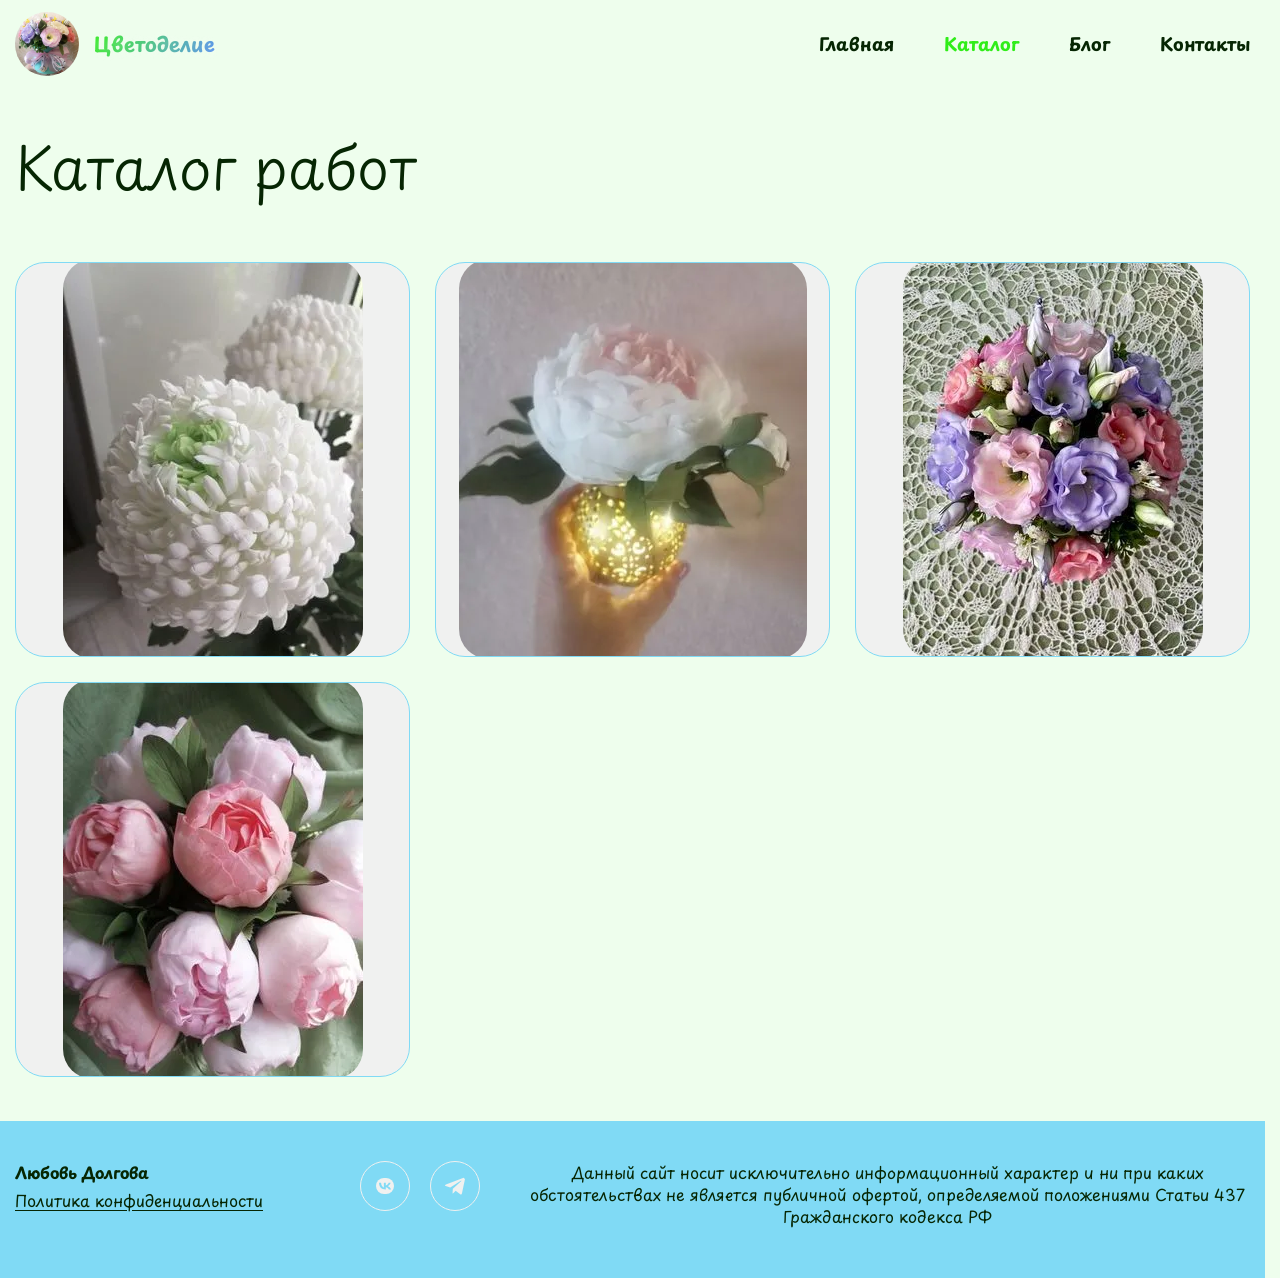
==== commit a14dd38c: "Updates" ====
--- a/catalog.html
+++ b/catalog.html
@@ -33,13 +33,27 @@
 		<meta name="description" content="цветочные композиции с подсветкой — светильники">
 		<title>catalog</title>
 		<link rel="manifest" href="./assets/img/site.webmanifest">
+		<!--[if lt IE 11]>
+			<p class="container">
+				К сожалению, вы используете устаревший браузер. Пожалуйста,
+				<a href="http://browsehappy.com/" target="_blank">обновите ваш браузер</a>
+				, чтобы улучшить производительность, качество отображаемого материала и
+      повысить безопасность.
+			</p>
+		<![endif]-->
 		<style>
-			@charset "UTF-8";*{margin:0;padding:0}*,::after,::before{box-sizing:border-box}::after,::before{display:inline-block}html{height:100%;scroll-behavior:smooth;scroll-padding-top:calc(var(--header-height,60px));scroll-snap-type:y mandatory;scrollbar-gutter:stable}body{min-height:100vh;min-height:100svh;line-height:1.4;-ms-text-size-adjust:100%;-moz-text-size-adjust:100%;-webkit-text-size-adjust:100%;-webkit-font-smoothing:antialiased;-moz-osx-font-smoothing:grayscale;text-rendering:optimizeLegibility}a{display:inline-block;color:inherit}ul li[class]{list-style:none}h2,h3{font-weight:inherit;font-size:inherit;text-wrap:balance}img,picture{display:block;border-radius:inherit;max-width:100%}button{background-color:transparent;color:inherit;font-size:inherit;line-height:inherit;font-family:inherit}@media (prefers-reduced-motion:no-preference){html{scroll-behavior:smooth}html{interpolate-size:allow-keywords}}:root{--font-family:"PlaypenSans",sans-serif;--second-family:"Montserrat",sans-serif;--content-width:1520px;--content-offset:15px;--swiper-pagination-bullet-size:24px;--swiper-pagination-bullet-horizontal-gap:0;--swiper-pagination-bullet-border-radius:2px;--swiper-pagination-color:#001f62;--swiper-pagination-bullet-inactive-color:#001f62;--header-height:72px;--min-height-section:calc(100svh - var(--header-height));--text-color:#dcfcd9;--bg-color:#1c221b;--primary-color:#2ce713;--secondary-color:#0a647f;--accent-color:#0e47aa;--light-color:#f0f1f0;color-scheme:light dark;--vk-color:#0077ff;--tg-color:#29a0dc;--wa-color:#25d366;--yt-color:#ff0033}@media (prefers-color-scheme:light){:root{--text-color:#062603;--bg-color:#eefeed;--primary-color:#30ed19;--secondary-color:#80daf5;--accent-color:#538df1;--light-color:#f0f1f0}}@media (prefers-color-scheme:dark){:root{--text-color:#dcfcd9;--bg-color:#1c221b;--primary-color:#2ce713;--secondary-color:#0a647f;--accent-color:#0e47aa}}body{display:flex;position:relative;flex-direction:column;justify-content:start;padding-right:0!important;min-width:320px;color:var(--text-color);font-family:var(--font-family);background-color:var(--bg-color);background-blend-mode:multiply}.wrapper{display:grid;grid-template-rows:var(--header-height) 1fr auto;flex:1 1 auto;overflow:clip}.wrapper>main{grid-row:2;height:100%}.wrapper>*{min-width:0}[class*=__container]{margin-right:auto;margin-left:auto;width:min(var(--content-width),100% - var(--content-offset) * 2)}section{position:relative;padding-top:calc((100svh - var(--min-height-section))/ 2);padding-bottom:calc((100svh - var(--min-height-section))/ 2);min-height:var(--min-height-section)}.section-top{display:grid}.section__title{font-weight:300;line-height:1.2;text-wrap:auto}@media (min-width:75em){.section__title{font-size:58px}.section__title{margin-bottom:30px}}@media (min-width:20em) and (max-width:75em){.section__title{font-size:clamp(24px,11.6363636364px + 3.8636363636vw,58px)}.section__title{margin-bottom:clamp(15px,9.5454545455px + 1.7045454545vw,30px)}}@media (max-width:20em){.section__title{font-size:24px}.section__title{margin-bottom:15px}}.section__title{text-align:center;text-wrap:balance}.color-effect{background:linear-gradient(120deg,var(--primary-color),var(--accent-color));background-clip:text;-webkit-background-clip:text;-webkit-text-fill-color:transparent;text-shadow:2px 5px 7px rgba(250,250,250,.2),-2px -5px 7px rgba(250,250,250,.2)}ul[class]{margin:0;padding:0;list-style:none}img,picture{display:block;border-radius:inherit;width:100%;max-width:100%}.image-container{display:flex;position:relative;justify-content:center;align-items:center;margin:0;background-color:var(--light-color);aspect-ratio:4/3;max-width:400px;overflow:hidden}.image-container img{width:100%;height:100%;object-fit:cover;object-position:center}@media (prefers-reduced-motion:reduce){*,::after,::before{animation-duration:0s!important;animation-iteration-count:1!important;scroll-behavior:auto!important}}.menu__body{position:fixed;top:0;right:-100%;background-color:var(--bg-color);padding:calc(var(--header-height) + 30px) 15px 30px 15px;width:100%;max-width:400px;height:100svh;overflow:auto}@media (min-width:47.99875em){.menu__body{position:relative;right:0;background-color:transparent;padding:0;width:auto;max-width:none;height:auto;overflow:initial}}.menu__list{display:flex;flex-direction:column;align-items:center;gap:30px;background-color:var(--bg-color)}.menu__item>a{font-weight:700;font-size:18px;text-decoration:none}.menu__item.menu__item--active>a{color:var(--primary-color)}.icon-menu{display:block;position:relative;z-index:5;border:none;width:1.5rem;height:.875rem}.icon-menu span,.icon-menu::after,.icon-menu::before{position:absolute;right:0;background-color:var(--secondary-color);width:100%;height:2px;content:""}.icon-menu::before{top:0}.icon-menu::after{bottom:0}.icon-menu span{top:calc(50% - 1px)}@media (min-width:47.99875em){.menu__list{flex-direction:row;gap:50px;background-color:transparent}.icon-menu{display:none}}.header{--size-logo:clamp(3rem, 2.545rem + 1.94vw, 4rem);position:absolute;top:0;right:0;left:0;z-index:200;background-color:var(--bg-color);padding-top:12px;padding-bottom:12px;height:fit-content;color:var(--text-color)}.header__container{display:flex;justify-content:space-between;align-items:center}.header__logo{display:flex;align-items:center;gap:1ch;font-weight:700;font-size:20px;text-decoration:none}.header__logo img{border-radius:var(--size-logo);width:var(--size-logo);height:var(--size-logo)}.section-catalog__container{display:flex;row-gap:clamp(.938rem,.396rem + 2.31vw,1.875rem);flex-direction:column}.section-catalog__grid{display:grid;grid-template-columns:repeat(auto-fit,minmax(290px,1fr));gap:clamp(.938rem,.653rem + 1.21vw,1.563rem)}@media (min-width:1024px){.section__title{text-align:left}.section-catalog__grid{grid-template-columns:repeat(auto-fit,minmax(290px,0.5fr))}}@media (min-width:1280px){.section-catalog__grid{grid-template-columns:repeat(auto-fit,minmax(320px,1fr))}}.section-catalog__item{position:relative}.catalog-item__wrapper{--item-border-radius:30px;display:block;position:relative;text-decoration:none}.catalog-item__wrapper:before{position:absolute;right:0;bottom:0;left:0;z-index:1;border-bottom-right-radius:var(--item-border-radius);border-bottom-left-radius:var(--item-border-radius);background:linear-gradient(180deg,transparent 15%,rgba(0,0,0,.9) 100%);height:50%;corner-shape:scoop;opacity:0;content:""}.catalog-item__title{position:absolute;right:30px;bottom:20px;left:30px;z-index:2;color:var(--primary-color);font-weight:600;font-size:clamp(1.125rem,.955rem + .73vw,1.5rem);text-align:center}@media (min-width:1024px){.catalog-item__title{bottom:-10px;opacity:0}}.catalog-item__image{display:flex;border:1px solid var(--secondary-color);border-radius:var(--item-border-radius);aspect-ratio:1/1;corner-shape:scoop;width:100%;max-width:none;overflow:hidden;text-align:center}
+			@charset "UTF-8";body::after{content:"";background-color:rgba(0,0,0,.5);position:fixed;width:100%;height:100%;top:0;left:0;opacity:0;z-index:149}.section-catalog__container{display:flex;row-gap:clamp(.938rem,.396rem + 2.31vw,1.875rem);flex-direction:column}.section-catalog__grid{display:grid;grid-template-columns:repeat(auto-fit,minmax(290px,1fr));gap:clamp(.938rem,.653rem + 1.21vw,1.563rem)}@media (min-width:1024px){.section-catalog__grid{grid-template-columns:repeat(auto-fit,minmax(300px,0.5fr))}}@media (min-width:1280px){.section-catalog__grid{grid-template-columns:repeat(auto-fit,minmax(320px,1fr))}}.section-catalog__item{position:relative}.catalog-item__wrapper{--item-border-radius:30px;display:block;position:relative;text-decoration:none}.catalog-item__wrapper:before{position:absolute;right:0;bottom:0;left:0;z-index:1;border-bottom-right-radius:var(--item-border-radius);border-bottom-left-radius:var(--item-border-radius);background:linear-gradient(180deg,transparent 15%,rgba(0,0,0,.9) 100%);height:50%;corner-shape:scoop;opacity:0;content:""}.catalog-item__title{position:absolute;right:30px;bottom:20px;left:30px;z-index:2;color:var(--primary-color);font-weight:600;font-size:clamp(1.125rem,.955rem + .73vw,1.5rem);text-align:center}.catalog-item__image{display:flex;border:1px solid var(--secondary-color);border-radius:var(--item-border-radius);aspect-ratio:1/1;corner-shape:scoop;width:100%;max-width:none!important;overflow:hidden;text-align:center}*{margin:0;padding:0}*,::after,::before{box-sizing:border-box}::after,::before{display:inline-block}html{height:100%;scroll-padding-top:calc(var(--header-height,60px));scroll-snap-type:y mandatory;scrollbar-gutter:stable}body{min-height:100vh;min-height:100svh;line-height:1.4;-ms-text-size-adjust:100%;-moz-text-size-adjust:100%;-webkit-text-size-adjust:100%;-webkit-font-smoothing:antialiased;-moz-osx-font-smoothing:grayscale;text-rendering:optimizeLegibility}a{display:inline-block;color:inherit}ul li[class]{list-style:none}h2,h3{font-weight:inherit;font-size:inherit;text-wrap:balance}button{background-color:transparent;color:inherit;font-size:inherit;line-height:inherit;font-family:inherit}@media (prefers-reduced-motion:no-preference){html{scroll-behavior:smooth}html{interpolate-size:allow-keywords}}:root{--font-family:"PlaypenSans",sans-serif;--second-family:"Montserrat",system-ui;--content-width:1520px;--content-offset:15px;--swiper-pagination-bullet-size:24px;--swiper-pagination-bullet-horizontal-gap:0;--swiper-pagination-bullet-border-radius:2px;--swiper-pagination-color:#001f62;--swiper-pagination-bullet-inactive-color:#001f62;--header-height:72px;--min-height-section:calc(100svh - var(--header-height));--text-color:#dcfcd9;--bg-color:#1c221b;--primary-color:#2ce713;--secondary-color:#0a647f;--accent-color:#0e47aa;--light-color:#f0f1f0;color-scheme:light dark;--vk-color:#0077ff;--tg-color:#29a0dc;--wa-color:#25d366;--yt-color:#ff0033}@media (prefers-color-scheme:light){:root{--text-color:#062603;--bg-color:#eefeed;--primary-color:#30ed19;--secondary-color:#80daf5;--accent-color:#538df1;--light-color:#f0f1f0}}@media (prefers-color-scheme:dark){:root{--text-color:#dcfcd9;--bg-color:#1c221b;--primary-color:#2ce713;--secondary-color:#0a647f;--accent-color:#0e47aa}}body{display:flex;position:relative;flex-direction:column;justify-content:start;padding-right:0!important;min-width:320px;color:var(--text-color);font-family:var(--font-family);background-color:var(--bg-color);background-blend-mode:multiply}.wrapper{display:grid;grid-template-rows:var(--header-height) 1fr auto;flex:1 1 auto;overflow:clip}.wrapper>main{grid-row:2;height:100%}.wrapper>footer{grid-row:3}.wrapper>*{min-width:0}[class*=__container]{margin-right:auto;margin-left:auto;width:min(var(--content-width),100% - var(--content-offset) * 2)}section{position:relative;padding-top:calc((100svh - var(--min-height-section))/ 2);padding-bottom:calc((100svh - var(--min-height-section))/ 2);min-height:var(--min-height-section)}.section-top{display:grid}.section__title{font-weight:300;line-height:1.2;text-wrap:auto}@media (min-width:75em){.section__title{font-size:58px}.section__title{margin-bottom:30px}}@media (min-width:20em) and (max-width:75em){.section__title{font-size:clamp(24px,11.6363636364px + 3.8636363636vw,58px)}.section__title{margin-bottom:clamp(15px,9.5454545455px + 1.7045454545vw,30px)}}@media (max-width:20em){.section__title{font-size:24px}.section__title{margin-bottom:15px}}.section__title{text-align:center;text-wrap:balance}p{text-wrap:pretty}.color-effect{background:linear-gradient(120deg,var(--primary-color),var(--accent-color));background-clip:text;-webkit-background-clip:text;-webkit-text-fill-color:transparent;text-shadow:2px 5px 7px rgba(250,250,250,.2),-2px -5px 7px rgba(250,250,250,.2)}ul[class]{margin:0;padding:0;list-style:none}img,picture,svg{display:block;border-radius:inherit;max-width:100%}.image-container{display:flex;position:relative;justify-content:center;align-items:center;margin:0;background-color:var(--light-color);aspect-ratio:4/3;max-width:400px;overflow:hidden}.image-container img{width:100%;height:100%;object-fit:cover;object-position:center}@media (prefers-reduced-motion:reduce){*,::after,::before{animation-duration:0s!important;animation-iteration-count:1!important;scroll-behavior:auto!important}}.menu__body{position:fixed;top:0;right:-100%;background-color:var(--bg-color);padding:calc(var(--header-height) + 30px) 15px 30px 15px;width:100%;max-width:400px;height:100svh;overflow:auto}.menu__body ul{display:flex;flex-direction:column;align-items:center;gap:30px;background-color:var(--bg-color)}@media (min-width:47.99875em){.menu__body{position:relative;right:0;background-color:transparent;padding:0;width:auto;max-width:none;height:auto;overflow:initial}.menu__body ul{flex-direction:row;gap:50px;background-color:transparent}}.menu__item>a{font-weight:700;font-size:18px;text-decoration:none}.menu__item.menu__item--active>a{color:var(--primary-color)}.icon-menu{display:block;position:relative;z-index:5;border:none;width:1.5rem;height:.875rem}.icon-menu span,.icon-menu::after,.icon-menu::before{position:absolute;right:0;background-color:var(--secondary-color);width:100%;height:2px;content:""}.icon-menu::before{top:0}.icon-menu::after{bottom:0}.icon-menu span{top:calc(50% - 1px)}@media (min-width:47.99875em){.icon-menu{display:none}}.header{--size-logo:clamp(3rem, 2.545rem + 1.94vw, 4rem);position:absolute;top:0;right:0;left:0;z-index:200;background-color:var(--bg-color);padding-top:12px;padding-bottom:12px;height:fit-content;color:var(--text-color)}.header__container{display:flex;justify-content:space-between;align-items:center}.header__logo{display:flex;align-items:center;gap:1ch;font-weight:700;font-size:20px;text-decoration:none}.header__logo img{border-radius:var(--size-logo);width:var(--size-logo);height:var(--size-logo)}.footer{position:relative;background-color:var(--secondary-color);padding:0;color:var(--text-color)}.footer__grid{display:grid;grid-template-columns:1fr auto;gap:clamp(1.563rem,.794rem + 3.15vw,2.813rem);padding-top:clamp(1.563rem,.986rem + 2.37vw,2.5rem);padding-bottom:clamp(1.25rem,.398rem + 3.64vw,3.125rem)}@media (min-width:640px){.footer__grid{grid-template-columns:1fr auto}}@media (min-width:1024px){.catalog-item__title{bottom:-10px;opacity:0}.section__title{text-align:left}.footer__grid{grid-template-columns:300px auto 1fr;gap:20px 45px}}.footer__block{display:flex;flex-direction:column;justify-self:flex-start;gap:6px}@media (min-width:640px){.footer__block{justify-self:flex-start}}.footer__link{text-decoration:underline;text-underline-offset:3px}.footer .socials{grid-column:2;justify-self:center}@media (min-width:1024px){.footer .socials{grid-column:initial;justify-content:end;justify-content:start}}.footer .socials__link{border-color:var(--light-color)}.footer .socials__item svg path{fill:var(--light-color)}.footer__info{display:flex;grid-column:1/-1;justify-content:center;width:100%;font-size:clamp(.75rem,.571rem + .89vw,1rem);text-align:center}@media (min-width:1024px){.footer__info{grid-column:3}}.footer__info p{max-width:70ch}.socials{--size-social-item:clamp(
+    1.875rem,
+    -1.935rem + 19.05vw,
+    3.125rem
+  );display:flex;gap:clamp(.625rem,-1.928rem + 3.99vw,1.563rem)}.socials__item{flex-shrink:0;border-radius:var(--size-social-item);width:var(--size-social-item);height:var(--size-social-item)}.socials__link{display:flex;justify-content:center;align-items:center;border:1px solid #111;border-radius:inherit;width:100%;height:100%}
 		</style>
-		<link rel="modulepreload" crossorigin href="./js/common.min.js?v=1771872798271">
-		<script type="module" crossorigin="" src="./js/main.min.js?v=1771872798271"></script>
-		<link rel="stylesheet" crossorigin="" href="./css/main.min.css?v=1771872798271" media="print" onload="this.media='all'">
-		<link rel="stylesheet" crossorigin="" href="./css/catalog.min.css?v=1771872798271" media="print" onload="this.media='all'">
+		<link rel="modulepreload" crossorigin href="./js/common.min.js?v=1772524043038">
+		<script type="module" crossorigin="" src="./js/main.min.js?v=1772524043038"></script>
+		<script type="module" crossorigin="" src="./js/sectioncatalog.min.js?v=1772524043038"></script>
+		<link rel="stylesheet" crossorigin="" href="./css/main.min.css?v=1772524043038" media="print" onload="this.media='all'">
+		<link rel="stylesheet" crossorigin="" href="./css/sectioncatalog.min.css?v=1772524043038" media="print" onload="this.media='all'">
+		<link rel="stylesheet" crossorigin="" href="./css/catalog.min.css?v=1772524043038" media="print" onload="this.media='all'">
 	</head>
 	<body>
 		<div class="wrapper">
@@ -53,16 +67,16 @@
 						<nav class="menu__body" aria-label="Главная">
 							<ul class="menu__list">
 								<li class="menu__item">
-									<a href="/#home" class="menu__link">Главная</a>
+									<a href="#home" class="menu__link">Главная</a>
 								</li>
 								<li class="menu__item menu__item--active">
-									<a href="/#catalog" class="menu__link">Каталог</a>
+									<a href="#catalog" class="menu__link">Каталог</a>
 								</li>
 								<li class="menu__item">
-									<a href="/#blog" class="menu__link">Блог</a>
+									<a href="#blog" class="menu__link">Блог</a>
 								</li>
 								<li class="menu__item">
-									<a href="/#contacts" class="menu__link">Контакты</a>
+									<a href="#contacts" class="menu__link">Контакты</a>
 								</li>
 							</ul>
 						</nav>
@@ -134,14 +148,60 @@
 					</div>
 				</section>
 			</main>
-			<!-- <block name="footer"></block> -->
+			<footer data-fls-footer="" class="footer">
+				<div class="footer__container">
+					<div class="footer__grid">
+						<div class="footer__block">
+							<div class="footer-info">
+								<strong>Любовь Долгова</strong>
+							</div>
+							<a href="policy.html" class="footer__link">Политика конфиденциальности</a>
+						</div>
+						<ul data-fls-socials="" class="socials">
+							<li class="socials__item">
+								<!-- VK -->
+								<a href="#" target="_blank" class="socials__link" rel="noopener noreferrer">
+									<svg class="vk-icon" viewbox="0 0 16.875 15" xmlns="http://www.w3.org/2000/svg" xmlns:xlink="http://www.w3.org/1999/xlink" width="18" height="16" fill="none" customframe="#000000">
+										<path d="M1.18687 1.054C0 2.11 0 3.806 0 7.2L0 7.8C0 11.194 0 12.891 1.18687 13.946C2.37262 15 4.28063 15 8.1 15L8.775 15C12.5933 15 14.5024 15 15.6892 13.946C16.875 12.891 16.875 11.194 16.875 7.8L16.875 7.2C16.875 3.806 16.875 2.109 15.6892 1.054C14.5024 0 12.5933 0 8.775 0L8.1 0C4.28175 0 2.37262 0 1.18687 1.054ZM2.84737 4.563C2.93963 8.463 5.13338 10.806 8.97863 10.806L9.19688 10.806L9.19688 8.575C10.6099 8.7 11.6786 9.619 12.1084 10.806L14.1053 10.806C13.5563 9.031 12.114 8.05 11.214 7.675C12.114 7.213 13.3808 6.088 13.6834 4.563L11.8688 4.563C11.475 5.8 10.3084 6.925 9.19688 7.03L9.19688 4.563L7.38338 4.563L7.38338 8.888C6.25838 8.638 4.8375 7.425 4.7745 4.563L2.84737 4.563Z" fill="rgb(17,17,17)" fill-rule="evenodd"></path>
+									</svg>
+								</a>
+							</li>
+							<li class="socials__item">
+								<!-- TELEGRAM -->
+								<a href="#" target="_blank" class="socials__link" rel="noopener noreferrer">
+									<svg xmlns="http://www.w3.org/2000/svg" width="24" height="24" id="telegram" viewbox="0 0 24 24">
+										<path d="m20.665 3.717-17.73 6.837c-1.21.486-1.203 1.161-.222 1.462l4.552 1.42 10.532-6.645c.498-.303.953-.14.579.192l-8.533 7.701h-.002l.002.001-.314 4.692c.46 0 .663-.211.921-.46l2.211-2.15 4.599 3.397c.848.467 1.457.227 1.668-.785l3.019-14.228c.309-1.239-.473-1.8-1.282-1.434z"></path>
+									</svg>
+								</a>
+							</li>
+						</ul>
+						<!--
+<div class="footer__contacts">
+<a href="tel:+70000000000" class="footer__link">
+<span class="link-phone">+7 (000) 000-00-00</span>
+</a>
+<div class="contacts-item__text">Звоните прямо сейчас</div>
+</div>
+-->
+						<div class="footer__info">
+							<p>
+								Данный сайт носит исключительно информационный характер и ни при каких
+          обстоятельствах не является публичной офертой, определяемой
+          положениями Статьи 437 Гражданского кодекса РФ
+							</p>
+						</div>
+					</div>
+				</div>
+			</footer>
 		</div>
-		<!-- <block name="popup"></block> -->
 		<noscript>
-			<link rel="stylesheet" crossorigin="" href="./css/main.min.css?v=1771872798271">
+			<link rel="stylesheet" crossorigin="" href="./css/main.min.css?v=1772524043038">
 		</noscript>
 		<noscript>
-			<link rel="stylesheet" crossorigin="" href="./css/catalog.min.css?v=1771872798271">
+			<link rel="stylesheet" crossorigin="" href="./css/sectioncatalog.min.css?v=1772524043038">
+		</noscript>
+		<noscript>
+			<link rel="stylesheet" crossorigin="" href="./css/catalog.min.css?v=1772524043038">
 		</noscript>
 	</body>
 </html>
--- a/css/main.min.css
+++ b/css/main.min.css
@@ -1 +1 @@
-@charset "UTF-8";*{margin:0;padding:0;-webkit-tap-highlight-color:transparent}*,:after,:before{box-sizing:border-box}:after,:before{display:inline-block}html{height:100%;scroll-behavior:smooth;scroll-padding-top:calc(var(--header-height, 3.75rem));scroll-snap-type:y mandatory;scrollbar-gutter:stable}body{line-height:1.4;min-height:100vh;min-height:100svh;-ms-text-size-adjust:100%;-moz-text-size-adjust:100%;-webkit-text-size-adjust:100%;-webkit-font-smoothing:antialiased;-moz-osx-font-smoothing:grayscale;text-rendering:optimizeLegibility}button,option,select{cursor:pointer}a{color:inherit;display:inline-block}a:not([class]){text-decoration-skip-ink:auto}.list-reset,ul li[class]{list-style:none}.list-reset{margin:0;padding:0}.input-reset{-webkit-appearance:none;appearance:none;background-color:transparent;border:none;border-radius:0;color:inherit;font:inherit;outline:none;padding:0;width:100%}h1,h2,h3,h4,h5,h6{font-size:inherit;font-weight:inherit;text-wrap:balance}svg *{transition-property:fill,stroke}.btn-reset{background-color:transparent;border:none;color:inherit;cursor:pointer;display:inline-block;font:inherit;padding:0;text-decoration:none;-webkit-user-select:none;-moz-user-select:none;user-select:none}#__next,#root{isolation:isolate}button,input,textarea{background-color:transparent;color:inherit;font-family:inherit;font-size:inherit;line-height:inherit}input,textarea{width:100%}textarea{overflow:auto;resize:vertical}label{display:inline-block}@font-face{font-display:swap;font-family:PlaypenSans;font-style:normal;font-weight:100;src:url(../assets/fonts/PlaypenSans-Thin.woff2) format("woff2")}@font-face{font-display:swap;font-family:PlaypenSans;font-style:normal;font-weight:600;src:url(../assets/fonts/PlaypenSans-SemiBold.woff2) format("woff2")}@font-face{font-display:swap;font-family:PlaypenSans;font-style:normal;font-weight:400;src:url(../assets/fonts/PlaypenSans-Regular.woff2) format("woff2")}@font-face{font-display:swap;font-family:PlaypenSans;font-style:normal;font-weight:500;src:url(../assets/fonts/PlaypenSans-Medium.woff2) format("woff2")}@font-face{font-display:swap;font-family:PlaypenSans;font-style:normal;font-weight:300;src:url(../assets/fonts/PlaypenSans-Light.woff2) format("woff2")}@font-face{font-display:swap;font-family:PlaypenSans;font-style:normal;font-weight:200;src:url(../assets/fonts/PlaypenSans-ExtraLight.woff2) format("woff2")}@font-face{font-display:swap;font-family:PlaypenSans;font-style:normal;font-weight:800;src:url(../assets/fonts/PlaypenSans-ExtraBold.woff2) format("woff2")}@font-face{font-display:swap;font-family:PlaypenSans;font-style:normal;font-weight:700;src:url(../assets/fonts/PlaypenSans-Bold.woff2) format("woff2")}@font-face{font-display:swap;font-family:Montserrat;font-style:normal;font-weight:600;src:url(../assets/fonts/Montserrat-SemiBold.woff2) format("woff2")}@font-face{font-display:swap;font-family:Montserrat;font-style:normal;font-weight:400;src:url(../assets/fonts/Montserrat-Regular.woff2) format("woff2")}@font-face{font-display:swap;font-family:Montserrat;font-style:normal;font-weight:500;src:url(../assets/fonts/Montserrat-Medium.woff2) format("woff2")}@font-face{font-display:swap;font-family:Montserrat;font-style:normal;font-weight:300;src:url(../assets/fonts/Montserrat-Light.woff2) format("woff2")}@font-face{font-display:swap;font-family:Montserrat;font-style:normal;font-weight:800;src:url(../assets/fonts/Montserrat-ExtraBold.woff2) format("woff2")}@font-face{font-display:swap;font-family:Montserrat;font-style:normal;font-weight:700;src:url(../assets/fonts/Montserrat-Bold.woff2) format("woff2")}@font-face{font-display:swap;font-family:Montserrat;font-style:normal;font-weight:900;src:url(../assets/fonts/Montserrat-Black.woff2) format("woff2")}:root{--font-family:"PlaypenSans",sans-serif;--second-family:"Montserrat",sans-serif;--content-width:95rem;--content-offset:0.9375rem;--swiper-pagination-bullet-size:1.5rem;--swiper-pagination-bullet-horizontal-gap:0;--swiper-pagination-bullet-border-radius:0.125rem;--swiper-pagination-color:#001f62;--swiper-pagination-bullet-inactive-color:#001f62;--header-height:4.5rem;--min-height-section:calc(100svh - var(--header-height));--text-color:#dcfcd9;--bg-color:#1c221b;--primary-color:#2ce713;--secondary-color:#0a647f;--accent-color:#0e47aa;--light-color:#f0f1f0;color-scheme:light dark;--vk-color:#07f;--tg-color:#29a0dc;--wa-color:#25d366;--yt-color:#f03}.lg-sub-html{font-size:clamp(1.125rem,.955rem + .73vw,1.5rem)!important}.lg-outer.lg-grab img.lg-image{border-radius:clamp(1.875rem,-.114rem + 8.48vw,6.25rem)}body{color:var(--text-color);display:flex;flex-direction:column;font-family:var(--font-family);justify-content:start;min-width:20rem;padding-right:0!important;position:relative;-webkit-tap-highlight-color:rgba(0,0,0,0);background-blend-mode:multiply;background-color:var(--bg-color)}[data-fls-menu-open],[data-fls-popup-open] body{overflow:hidden;overscroll-behavior:none;touch-action:none}.wrapper{display:grid;flex:1 1 auto;grid-template-rows:var(--header-height) 1fr auto;overflow:clip}.wrapper>main{grid-row:2;height:100%}.wrapper>footer{grid-row:3}.wrapper>*{min-width:0}.container,[class*=__container]{margin-left:auto;margin-right:auto;width:min(var(--content-width),100% - var(--content-offset) * 2)}section{min-height:var(--min-height-section);padding-bottom:calc((100svh - var(--min-height-section))/2);padding-top:calc((100svh - var(--min-height-section))/2);position:relative}.section-top{display:grid}.section__title{font-weight:300;line-height:1.2;text-align:center;text-wrap:auto;text-wrap:balance}.section__subtitle{font-size:clamp(.875rem,.514rem + 1.48vw,1.625rem);font-weight:300;line-height:1.3}p{text-wrap:pretty}p:not(:last-of-type){margin-bottom:1em}.color-effect{background:linear-gradient(120deg,var(--primary-color),var(--accent-color));background-clip:text;-webkit-background-clip:text;-webkit-text-fill-color:transparent;text-shadow:.125rem .3125rem .4375rem hsla(0,0%,98%,.2),-.125rem -.3125rem .4375rem hsla(0,0%,98%,.2)}.font-effect{-webkit-text-stroke-width:.125rem;-webkit-text-stroke-color:var(--text-color);color:var(--secondary-color);font-style:italic}a,button{transition:all .2s ease}.link-email,.link-phone{white-space:nowrap}.list-reset,dl[class],ol[class],ul[class]{list-style:none;margin:0;padding:0}.swiper{max-width:100%}canvas,img,picture,svg,video{border-radius:inherit;display:block;max-width:100%;width:100%}.visually-hidden{border:0;height:.0625rem;margin:-.0625rem;overflow:hidden;padding:0;position:absolute;width:.0625rem;clip:rect(0 0 0 0)}@supports (-webkit-line-clamp:4){.news-card__text{display:-webkit-box;-webkit-line-clamp:4;overflow:hidden;text-overflow:ellipsis;white-space:normal;-webkit-box-orient:vertical}}.image-container{align-items:center;aspect-ratio:4/3;background-color:var(--light-color);display:flex;justify-content:center;margin:0;max-width:25rem;overflow:hidden;position:relative}.image-container img{height:100%;object-fit:cover;object-position:center;width:100%}.image-container:empty:before{align-items:center;background-color:var(--light-color);color:#888;content:"Изображение не загружено";display:flex;font-size:1.1rem;height:100%;justify-content:center;padding:1rem;text-align:center;width:100%}[id^=imedium-],[id^=ismall-],[id^=large-],[id^=medium-],[id^=txtblock-]{display:none!important}.menu__body{background-color:var(--bg-color);height:100svh;max-width:25rem;overflow:auto;padding:calc(var(--header-height) + 1.875rem) .9375rem 1.875rem .9375rem;position:fixed;right:-100%;top:0;transition:right .3s;width:100%}[data-fls-menu-open] .menu__body,[data-fls-menu-open] .menu__body:before{right:0}.menu__list{align-items:center;background-color:var(--bg-color);display:flex;flex-direction:column;gap:1.875rem}.menu__item>a{font-size:1.125rem;font-weight:700;text-decoration:none;transition:color .2s ease}.menu__item>a:hover{color:var(--accent-color)}.menu__item.menu__item--active>a{color:var(--primary-color)}.icon-menu{border:none;display:block;height:.875rem;position:relative;width:1.5rem;z-index:5}.icon-menu span,.icon-menu:after,.icon-menu:before{background-color:var(--secondary-color);content:"";height:.125rem;position:absolute;right:0;transition:all .3s ease 0s;width:100%}.icon-menu:before{top:0}.icon-menu:after{bottom:0}.icon-menu span{top:calc(50% - .0625rem)}[data-fls-menu-open] .icon-menu span{width:0}[data-fls-menu-open] .icon-menu:before{top:calc(50% - .0625rem);transform:rotate(-45deg)}[data-fls-menu-open] .icon-menu:after{bottom:calc(50% - .0625rem);transform:rotate(45deg)}.header{--size-logo:clamp(3rem,2.545rem + 1.94vw,4rem);background-color:var(--bg-color);color:var(--text-color);height:fit-content;left:0;padding-bottom:.75rem;padding-top:.75rem;position:absolute;right:0;top:0;transition:.4s ease;z-index:200}.header.--header-scroll{--size-logo:3rem;padding-bottom:.375rem;padding-top:.375rem}.header.--header-show{box-shadow:0 .3125rem .9375rem var(--secondary-color)}.header__container{align-items:center;display:flex;justify-content:space-between}.header__logo{align-items:center;display:flex;font-size:1.25rem;font-weight:700;gap:1ch;text-decoration:none}.header__logo img{border-radius:var(--size-logo);height:var(--size-logo);transition:width .4s ease,height .4s ease;width:var(--size-logo)}[data-fls-header-scroll].--header-scroll{left:0;position:sticky;right:0;top:0;z-index:50}[data-fls-header-scroll-show].--header-scroll{transition:translate .3s;translate:0 -100%}[data-fls-header-scroll-show].--header-show{translate:0 0}@font-face{font-display:block;font-family:lg;font-style:normal;font-weight:400;src:url(../assets/fonts/lg.woff2?io9a6k) format("woff2")}.lg-icon{font-family:lg!important;font-style:normal;font-variant:normal;font-weight:400;line-height:1;text-transform:none;-webkit-font-smoothing:antialiased;-moz-osx-font-smoothing:grayscale}.lg-container{font-family:system-ui,-apple-system,Segoe UI,Roboto,Helvetica Neue,Arial,Noto Sans,Liberation Sans,sans-serif,Apple Color Emoji,Segoe UI Emoji,Segoe UI Symbol,Noto Color Emoji}.lg-next,.lg-prev{background-color:rgba(0,0,0,.45);border:none;border-radius:.125rem;color:#999;cursor:pointer;display:block;font-size:1.375rem;margin-top:-.625rem;outline:none;padding:.5rem .625rem .5625rem;position:absolute;top:50%;z-index:1084}.lg-next.disabled,.lg-prev.disabled{cursor:default;opacity:0!important}.lg-next:hover:not(.disabled),.lg-prev:hover:not(.disabled){color:#fff}.lg-single-item .lg-next,.lg-single-item .lg-prev{display:none}.lg-next{right:1.25rem}.lg-next:before{content:"\e095"}.lg-prev{left:1.25rem}.lg-prev:after{content:"\e094"}@-webkit-keyframes lg-right-end{0%{left:0}50%{left:-1.875rem}to{left:0}}@-moz-keyframes lg-right-end{0%{left:0}50%{left:-1.875rem}to{left:0}}@-ms-keyframes lg-right-end{0%{left:0}50%{left:-1.875rem}to{left:0}}@keyframes lg-right-end{0%{left:0}50%{left:-1.875rem}to{left:0}}@-webkit-keyframes lg-left-end{0%{left:0}50%{left:1.875rem}to{left:0}}@-moz-keyframes lg-left-end{0%{left:0}50%{left:1.875rem}to{left:0}}@-ms-keyframes lg-left-end{0%{left:0}50%{left:1.875rem}to{left:0}}@keyframes lg-left-end{0%{left:0}50%{left:1.875rem}to{left:0}}.lg-outer.lg-right-end .lg-object{-webkit-animation:lg-right-end .3s;-o-animation:lg-right-end .3s;animation:lg-right-end .3s;position:relative}.lg-outer.lg-left-end .lg-object{-webkit-animation:lg-left-end .3s;-o-animation:lg-left-end .3s;animation:lg-left-end .3s;position:relative}.lg-toolbar{left:0;position:absolute;top:0;width:100%;z-index:1082}.lg-media-overlap .lg-toolbar{background-image:linear-gradient(0deg,transparent,rgba(0,0,0,.4))}.lg-toolbar .lg-icon{background:none;border:none;box-shadow:none;color:#999;cursor:pointer;float:right;font-size:1.5rem;height:2.9375rem;line-height:1.6875rem;outline:medium none;padding:.625rem 0;text-align:center;text-decoration:none!important;-webkit-transition:color .2s linear;-o-transition:color .2s linear;transition:color .2s linear;width:3.125rem;will-change:color}.lg-toolbar .lg-icon.lg-icon-18{font-size:1.125rem}.lg-toolbar .lg-icon:hover{color:#fff}.lg-toolbar .lg-close:after{content:"\e070"}.lg-toolbar .lg-maximize{font-size:1.375rem}.lg-toolbar .lg-maximize:after{content:"\e90a"}.lg-toolbar .lg-download:after{content:"\e0f2"}.lg-sub-html{color:#eee;font-size:1rem;opacity:0;padding:.625rem 2.5rem;text-align:center;-webkit-transition:opacity .2s ease-out 0s;-o-transition:opacity .2s ease-out 0s;transition:opacity .2s ease-out 0s;z-index:1080}.lg-sub-html h4{font-size:.8125rem;font-weight:700;margin:0}.lg-sub-html p{font-size:.75rem;margin:.3125rem 0 0}.lg-sub-html a{color:inherit}.lg-sub-html a:hover{text-decoration:underline}.lg-media-overlap .lg-sub-html{background-image:linear-gradient(180deg,transparent,rgba(0,0,0,.6))}.lg-item .lg-sub-html{bottom:0;left:0;position:absolute;right:0}.lg-error-msg{color:#999;font-size:.875rem}.lg-counter{color:#999;display:inline-block;font-size:1rem;height:2.9375rem;padding-left:1.25rem;padding-top:.75rem;vertical-align:middle}.lg-closing .lg-next,.lg-closing .lg-prev,.lg-closing .lg-sub-html,.lg-closing .lg-toolbar{opacity:0;-webkit-transition:-webkit-transform .08 cubic-bezier(0,0,.25,1) 0s,opacity .08 cubic-bezier(0,0,.25,1) 0s,color .08 linear;-moz-transition:-moz-transform .08 cubic-bezier(0,0,.25,1) 0s,opacity .08 cubic-bezier(0,0,.25,1) 0s,color .08 linear;-o-transition:-o-transform .08 cubic-bezier(0,0,.25,1) 0s,opacity .08 cubic-bezier(0,0,.25,1) 0s,color .08 linear;transition:transform .08 cubic-bezier(0,0,.25,1) 0s,opacity .08 cubic-bezier(0,0,.25,1) 0s,color .08 linear}body:not(.lg-from-hash) .lg-outer.lg-start-zoom .lg-item:not(.lg-zoomable) .lg-img-wrap,body:not(.lg-from-hash) .lg-outer.lg-start-zoom .lg-item:not(.lg-zoomable) .lg-media-cont,body:not(.lg-from-hash) .lg-outer.lg-start-zoom .lg-item:not(.lg-zoomable) .lg-video-cont{opacity:0;-moz-transform:scale3d(.5,.5,.5);-o-transform:scale3d(.5,.5,.5);-ms-transform:scale3d(.5,.5,.5);-webkit-transform:scale3d(.5,.5,.5);transform:scale3d(.5,.5,.5);-webkit-transition:-webkit-transform .25s cubic-bezier(0,0,.25,1) 0s,opacity .25s cubic-bezier(0,0,.25,1)!important;-moz-transition:-moz-transform .25s cubic-bezier(0,0,.25,1) 0s,opacity .25s cubic-bezier(0,0,.25,1)!important;-o-transition:-o-transform .25s cubic-bezier(0,0,.25,1) 0s,opacity .25s cubic-bezier(0,0,.25,1)!important;transition:transform .25s cubic-bezier(0,0,.25,1) 0s,opacity .25s cubic-bezier(0,0,.25,1)!important;will-change:transform,opacity}body:not(.lg-from-hash) .lg-outer.lg-start-zoom .lg-item:not(.lg-zoomable).lg-complete .lg-img-wrap,body:not(.lg-from-hash) .lg-outer.lg-start-zoom .lg-item:not(.lg-zoomable).lg-complete .lg-media-cont,body:not(.lg-from-hash) .lg-outer.lg-start-zoom .lg-item:not(.lg-zoomable).lg-complete .lg-video-cont{opacity:1;-moz-transform:scaleX(1);-o-transform:scaleX(1);-ms-transform:scaleX(1);-webkit-transform:scaleX(1);transform:scaleX(1)}.lg-icon:focus-visible{border-radius:.1875rem;color:#fff;outline:.0625rem dashed hsla(0,0%,100%,.6)}.lg-toolbar .lg-icon:focus-visible{border-radius:.5rem;outline-offset:-.3125rem}.lg-group:after{clear:both;content:"";display:table}.lg-container{outline:none}.lg-on{scroll-behavior:unset}.lg-overlay-open{overflow:hidden}.lg-hide-sub-html .lg-sub-html,.lg-next,.lg-pager-outer,.lg-prev,.lg-toolbar{opacity:0;-webkit-transition:-webkit-transform .25s cubic-bezier(0,0,.25,1) 0s,opacity .25s cubic-bezier(0,0,.25,1) 0s;-moz-transition:-moz-transform .25s cubic-bezier(0,0,.25,1) 0s,opacity .25s cubic-bezier(0,0,.25,1) 0s;-o-transition:-o-transform .25s cubic-bezier(0,0,.25,1) 0s,opacity .25s cubic-bezier(0,0,.25,1) 0s;transition:transform .25s cubic-bezier(0,0,.25,1) 0s,opacity .25s cubic-bezier(0,0,.25,1) 0s;will-change:transform,opacity}.lg-show-in .lg-next,.lg-show-in .lg-pager-outer,.lg-show-in .lg-prev,.lg-show-in .lg-toolbar,.lg-show-in.lg-hide-sub-html .lg-sub-html{opacity:1}.lg-show-in .lg-hide-items .lg-prev{opacity:0;-webkit-transform:translate3d(-.625rem,0,0);transform:translate3d(-.625rem,0,0)}.lg-show-in .lg-hide-items .lg-next{opacity:0;-webkit-transform:translate3d(.625rem,0,0);transform:translate3d(.625rem,0,0)}.lg-show-in .lg-hide-items .lg-toolbar{opacity:0;-webkit-transform:translate3d(0,-.625rem,0);transform:translate3d(0,-.625rem,0)}.lg-show-in .lg-hide-items.lg-hide-sub-html .lg-sub-html{opacity:0;-webkit-transform:translate3d(0,1.25rem,0);transform:translate3d(0,1.25rem,0)}.lg-outer{height:100%;left:0;opacity:.001;outline:none;overflow:hidden;position:fixed;text-align:left;top:0;-webkit-transition:opacity .15s ease 0s;-o-transition:opacity .15s ease 0s;transition:opacity .15s ease 0s;width:100%;will-change:auto;z-index:1050}.lg-outer *{-webkit-box-sizing:border-box;-moz-box-sizing:border-box;box-sizing:border-box}.lg-outer.lg-visible,.lg-outer.lg-zoom-from-image{opacity:1}.lg-outer.lg-css3 .lg-item:not(.lg-start-end-progress).lg-current,.lg-outer.lg-css3 .lg-item:not(.lg-start-end-progress).lg-next-slide,.lg-outer.lg-css3 .lg-item:not(.lg-start-end-progress).lg-prev-slide{-webkit-transition-duration:inherit!important;transition-duration:inherit!important;-webkit-transition-timing-function:inherit!important;transition-timing-function:inherit!important}.lg-outer.lg-css3.lg-dragging .lg-item.lg-current,.lg-outer.lg-css3.lg-dragging .lg-item.lg-next-slide,.lg-outer.lg-css3.lg-dragging .lg-item.lg-prev-slide{opacity:1;-webkit-transition-duration:0s!important;transition-duration:0s!important}.lg-outer.lg-grab img.lg-object{cursor:-webkit-grab;cursor:-moz-grab;cursor:-o-grab;cursor:-ms-grab;cursor:grab}.lg-outer.lg-grabbing img.lg-object{cursor:move;cursor:-webkit-grabbing;cursor:-moz-grabbing;cursor:-o-grabbing;cursor:-ms-grabbing;cursor:grabbing}.lg-outer .lg-content{bottom:0;left:0;position:absolute;right:0;top:0}.lg-outer .lg-inner{bottom:0;left:0;position:absolute;top:0;-webkit-transition:opacity 0s;-o-transition:opacity 0s;transition:opacity 0s;white-space:nowrap;width:100%}.lg-outer .lg-item{display:none!important}.lg-outer .lg-item:not(.lg-start-end-progress){background:url("[data-uri]") no-repeat scroll 50% transparent}.lg-outer.lg-css .lg-current,.lg-outer.lg-css3 .lg-current,.lg-outer.lg-css3 .lg-next-slide,.lg-outer.lg-css3 .lg-prev-slide{display:inline-block!important}.lg-outer .lg-img-wrap,.lg-outer .lg-item{display:inline-block;height:100%;position:absolute;text-align:center;width:100%}.lg-outer .lg-img-wrap:before,.lg-outer .lg-item:before{content:"";display:inline-block;height:100%;vertical-align:middle}.lg-outer .lg-img-wrap{bottom:0;font-size:0;left:0;position:absolute;right:0;top:0;white-space:nowrap}.lg-outer .lg-item.lg-complete{background-image:none}.lg-outer .lg-item.lg-current{z-index:1060}.lg-outer .lg-object{display:inline-block;height:auto;max-height:100%;max-width:100%;position:relative;vertical-align:middle;width:auto}.lg-outer .lg-empty-html .lg-sub-html,.lg-outer .lg-empty-html.lg-sub-html{display:none}.lg-outer.lg-hide-download .lg-download{opacity:.75;pointer-events:none}.lg-outer .lg-first-slide .lg-dummy-img{left:50%;position:absolute;top:50%}.lg-outer.lg-components-open:not(.lg-zoomed) .lg-components{opacity:1;-webkit-transform:translateZ(0);transform:translateZ(0)}.lg-outer.lg-components-open:not(.lg-zoomed) .lg-sub-html{opacity:1;transition:opacity .2s ease-out .15s}.lg-outer .lg-media-cont{display:inline-block;position:relative;text-align:center;vertical-align:middle}.lg-outer .lg-media-cont .lg-object{height:100%!important;width:100%!important}.lg-outer .lg-has-iframe .lg-media-cont{-webkit-overflow-scrolling:touch;overflow:auto}.lg-backdrop{background-color:#000;bottom:0;left:0;opacity:0;position:fixed;right:0;top:0;-webkit-transition:opacity 333ms ease-in 0s;-o-transition:opacity 333ms ease-in 0s;transition:opacity 333ms ease-in 0s;will-change:auto;z-index:1040}.lg-backdrop.in{opacity:1}.lg-css3.lg-no-trans .lg-current,.lg-css3.lg-no-trans .lg-next-slide,.lg-css3.lg-no-trans .lg-prev-slide{-webkit-transition:none 0s ease 0s!important;-moz-transition:none 0s ease 0s!important;-o-transition:none 0s ease 0s!important;transition:none 0s ease 0s!important}.lg-css3.lg-use-css3 .lg-item{-webkit-backface-visibility:hidden;-moz-backface-visibility:hidden;backface-visibility:hidden}.lg-css3.lg-fade .lg-item{opacity:0}.lg-css3.lg-fade .lg-item.lg-current{opacity:1}.lg-css3.lg-fade .lg-item.lg-current,.lg-css3.lg-fade .lg-item.lg-next-slide,.lg-css3.lg-fade .lg-item.lg-prev-slide{-webkit-transition:opacity .1s ease 0s;-moz-transition:opacity .1s ease 0s;-o-transition:opacity .1s ease 0s;transition:opacity .1s ease 0s}.lg-css3.lg-use-css3 .lg-item.lg-start-progress{-webkit-transition:-webkit-transform 1s cubic-bezier(.175,.885,.32,1.275) 0s;-moz-transition:-moz-transform 1s cubic-bezier(.175,.885,.32,1.275) 0s;-o-transition:-o-transform 1s cubic-bezier(.175,.885,.32,1.275) 0s;transition:transform 1s cubic-bezier(.175,.885,.32,1.275) 0s}.lg-css3.lg-use-css3 .lg-item.lg-start-end-progress{-webkit-transition:-webkit-transform 1s cubic-bezier(0,0,.25,1) 0s;-moz-transition:-moz-transform 1s cubic-bezier(0,0,.25,1) 0s;-o-transition:-o-transform 1s cubic-bezier(0,0,.25,1) 0s;transition:transform 1s cubic-bezier(0,0,.25,1) 0s}.lg-css3.lg-slide.lg-use-css3 .lg-item{opacity:0}.lg-css3.lg-slide.lg-use-css3 .lg-item.lg-prev-slide{-webkit-transform:translate3d(-100%,0,0);transform:translate3d(-100%,0,0)}.lg-css3.lg-slide.lg-use-css3 .lg-item.lg-next-slide{-webkit-transform:translate3d(100%,0,0);transform:translate3d(100%,0,0)}.lg-css3.lg-slide.lg-use-css3 .lg-item.lg-current{opacity:1;-webkit-transform:translateZ(0);transform:translateZ(0)}.lg-css3.lg-slide.lg-use-css3 .lg-item.lg-current,.lg-css3.lg-slide.lg-use-css3 .lg-item.lg-next-slide,.lg-css3.lg-slide.lg-use-css3 .lg-item.lg-prev-slide{-webkit-transition:-webkit-transform 1s cubic-bezier(0,0,.25,1) 0s,opacity .1s ease 0s;-moz-transition:-moz-transform 1s cubic-bezier(0,0,.25,1) 0s,opacity .1s ease 0s;-o-transition:-o-transform 1s cubic-bezier(0,0,.25,1) 0s,opacity .1s ease 0s;transition:transform 1s cubic-bezier(0,0,.25,1) 0s,opacity .1s ease 0s}.lg-container{display:none}.lg-container.lg-show{display:block}.lg-container.lg-dragging-vertical .lg-backdrop,.lg-container.lg-dragging-vertical .lg-css3 .lg-item.lg-current{-webkit-transition-duration:0s!important;transition-duration:0s!important}.lg-container.lg-dragging-vertical .lg-css3 .lg-item.lg-current{opacity:1}.lg-inline .lg-backdrop,.lg-inline .lg-outer{position:absolute}.lg-inline .lg-backdrop{z-index:1}.lg-inline .lg-outer{z-index:2}.lg-inline .lg-maximize:after{content:"\e909"}.lg-components{bottom:0;left:0;position:absolute;right:0;-webkit-transform:translate3d(0,100%,0);transform:translate3d(0,100%,0);-webkit-transition:-webkit-transform .35s ease-out 0s;-moz-transition:-moz-transform .35s ease-out 0s;-o-transition:-o-transform .35s ease-out 0s;transition:transform .35s ease-out 0s;will-change:transform;z-index:1080}.section-catalog__container{display:flex;flex-direction:column;row-gap:clamp(.938rem,.396rem + 2.31vw,1.875rem)}.section-catalog__grid{display:grid;gap:clamp(.938rem,.653rem + 1.21vw,1.563rem);grid-template-columns:repeat(auto-fit,minmax(18.125rem,1fr))}.section-catalog__item{position:relative}.catalog-item__wrapper{--item-border-radius:1.875rem;display:block;position:relative;text-decoration:none}.catalog-item__wrapper:before{background:linear-gradient(180deg,transparent 15%,rgba(0,0,0,.9));border-bottom-left-radius:var(--item-border-radius);border-bottom-right-radius:var(--item-border-radius);bottom:0;height:50%;left:0;position:absolute;right:0;z-index:1;corner-shape:scoop;content:"";opacity:0;pointer-events:none;transition:bottom .4s ease-in-out,opacity .4s ease}.catalog-item__wrapper:hover:before{bottom:0;opacity:1}.catalog-item__wrapper:hover .catalog-item__image{box-shadow:0 .3125rem .9375rem var(--secondary-color),0 -.3125rem .9375rem var(--secondary-color)}.catalog-item__title{bottom:1.25rem;color:var(--primary-color);font-size:clamp(1.125rem,.955rem + .73vw,1.5rem);font-weight:600;left:1.875rem;position:absolute;right:1.875rem;text-align:center;transition:bottom .4s ease-in-out,opacity .4s ease;z-index:2}.catalog-item:hover .catalog-item__title{bottom:1.25rem;opacity:1}.catalog-item__image{aspect-ratio:1/1;border:.0625rem solid var(--secondary-color);border-radius:var(--item-border-radius);display:flex;corner-shape:scoop;max-width:none;overflow:hidden;text-align:center;transition:box-shadow .4s ease-in-out;width:100%}.is-animated-down{animation:animated-down .4s forwards;animation-delay:var(--anime-delay,.5s);opacity:0;transform:translateY(-1.875rem);transition:transform .5s ease,opacity .5s ease}@keyframes animated-down{to{opacity:1;transform:translateY(0)}}.is-animated-up{animation:animated-up .4s forwards;animation-delay:var(--anime-delay,.5s);opacity:0;transform:translateY(1.875rem);transition:transform .5s ease,opacity .5s ease}@keyframes animated-up{to{opacity:1;transform:translateY(0)}}@keyframes is-animated-right{to{opacity:1;transform:translateX(0)}}@keyframes is-animated-left{to{opacity:1;transform:translateX(0)}}@-webkit-keyframes rotate-border{to{-webkit-transform:rotate(1turn);transform:rotate(1turn)}}@keyframes rotate-border{to{-webkit-transform:rotate(1turn);transform:rotate(1turn)}}.glow-effect{--glow-line-color:#fff;--glow-line-thickness:0.125rem;--glow-line-length:1.25rem;--glow-blur-color:#fff;--glow-blur-size:0.3125rem;--glow-offset:0rem;--animation-speed:1200ms;--container-offset:6.25rem;position:relative}.glow-container{height:calc(100% + var(--container-offset));inset:calc(var(--container-offset)/-2);opacity:0;pointer-events:none;position:absolute;width:calc(100% + var(--container-offset))}.glow-blur,.glow-line{fill:transparent;height:calc(100% - var(--container-offset) + var(--glow-offset));stroke:#000;stroke-dasharray:var(--glow-line-length) calc(3.125rem - var(--glow-line-length));stroke-width:.3125rem;width:calc(100% - var(--container-offset) + var(--glow-offset));x:calc(var(--container-offset)/2 + var(--glow-offset)/-2);y:calc(var(--container-offset)/2 + var(--glow-offset)/-2)}.glow-effect:not(:disabled):is(:hover,:focus) :is(.glow-line,.glow-blur){stroke-dashoffset:-5rem;transition:stroke-dashoffset var(--animation-speed) ease-in}.glow-line{stroke:var(--glow-line-color);stroke-width:var(--glow-line-thickness)}.glow-blur{filter:blur(var(--glow-blur-size));stroke:var(--glow-blur-color);stroke-width:var(--glow-blur-size)}.glow-effect:not(:disabled):is(:hover,:focus) .glow-container{animation:glow-visibility ease-in-out var(--animation-speed)}@-webkit-keyframes glow-visibility{0%,to{opacity:0}25%,75%{opacity:1}}@keyframes glow-visibility{0%,to{opacity:0}25%,75%{opacity:1}}.glow-effect[data-glow-animation=false]{--glow-line-length:3.125rem}.glow-effect[data-glow-offset=true]{--glow-offset:0.625rem}.glow-effect[data-glow-animation=grow]:is(:hover,:focus) .glow-container{scale:1.3;-webkit-transition:scale var(--animation-speed) linear;transition:scale var(--animation-speed) linear}@media (max-width:20em){.section-top:has(.section__subtitle){margin-bottom:1.875rem}.section__title{font-size:1.5rem}.section__subtitle,.section__title{margin-bottom:.9375rem}}@media (min-width:20em) and (max-width:75em){.section-top:has(.section__subtitle){margin-bottom:clamp(1.875rem,1.42045454545625rem + 2.2727272727vw,3.125rem)}.section__title{font-size:clamp(1.5rem,.727272727275rem + 3.8636363636vw,3.625rem)}.section__subtitle,.section__title{margin-bottom:clamp(.9375rem,.59659090909375rem + 1.7045454545vw,1.875rem)}}@media (min-width:37.5rem){.section-catalog .button{align-self:center}}@media (min-width:47.99875em){.menu__body{height:auto;max-width:none;overflow:initial;padding:0;position:relative;right:0;width:auto}.menu__body,.menu__list{background-color:transparent}.menu__list{flex-direction:row;gap:3.125rem}.icon-menu{display:none}}@media screen and (min-width:48rem){.is-animated-right{animation:is-animated-right .4s forwards;animation-delay:var(--anime-delay,.5);transform:translateX(9.375rem)}.is-animated-left,.is-animated-right{opacity:0;transition:transform .5s ease,opacity .5s ease}.is-animated-left{animation:is-animated-left .4s forwards;animation-delay:var(--anime-delay,.5);transform:translateX(-9.375rem)}}@media (min-width:64rem){.section__title{text-align:left}.section-catalog__grid{grid-template-columns:repeat(auto-fit,minmax(18.125rem,.5fr))}.catalog-item__title{bottom:-.625rem;opacity:0}}@media (min-width:75em){.section-top:has(.section__subtitle){margin-bottom:3.125rem}.section__title{font-size:3.625rem}.section__subtitle,.section__title{margin-bottom:1.875rem}}@media (min-width:80rem){.section-catalog__grid{grid-template-columns:repeat(auto-fit,minmax(20rem,1fr))}}@media (any-hover:none){.icon-menu{cursor:default}}@media (prefers-color-scheme:dark){:root{--text-color:#dcfcd9;--bg-color:#1c221b;--primary-color:#2ce713;--secondary-color:#0a647f;--accent-color:#0e47aa}}@media (prefers-color-scheme:light){:root{--text-color:#062603;--bg-color:#eefeed;--primary-color:#30ed19;--secondary-color:#80daf5;--accent-color:#538df1;--light-color:#f0f1f0}}@media (prefers-reduced-motion:no-preference){html{scroll-behavior:smooth;interpolate-size:allow-keywords}}@media (prefers-reduced-motion:reduce){html:focus-within{scroll-behavior:auto}*,:after,:before{animation-duration:.01ms!important;animation-iteration-count:1!important;scroll-behavior:auto!important;transition-duration:.01ms!important}}+@charset "UTF-8";*{margin:0;padding:0;-webkit-tap-highlight-color:transparent}*,:after,:before{box-sizing:border-box}:after,:before{display:inline-block}html{height:100%;scroll-padding-top:calc(var(--header-height, 3.75rem));scroll-snap-type:y mandatory;scrollbar-gutter:stable}body{line-height:1.4;min-height:100vh;min-height:100svh;-ms-text-size-adjust:100%;-moz-text-size-adjust:100%;-webkit-text-size-adjust:100%;-webkit-font-smoothing:antialiased;-moz-osx-font-smoothing:grayscale;text-rendering:optimizeLegibility}button,option,select{cursor:pointer}a{color:inherit;display:inline-block}a:not([class]){text-decoration-skip-ink:auto}.list-reset,ul li[class]{list-style:none}.list-reset{margin:0;padding:0}.input-reset{-webkit-appearance:none;appearance:none;background-color:transparent;border:none;border-radius:0;color:inherit;font:inherit;outline:none;padding:0;width:100%}h1,h2,h3,h4,h5,h6{font-size:inherit;font-weight:inherit;text-wrap:balance}svg *{transition-property:fill,stroke}.btn-reset{background-color:transparent;border:none;color:inherit;cursor:pointer;display:inline-block;font:inherit;padding:0;text-decoration:none;-webkit-user-select:none;-moz-user-select:none;user-select:none}#__next,#root{isolation:isolate}button,input,textarea{background-color:transparent;color:inherit;font-family:inherit;font-size:inherit;line-height:inherit}input,textarea{width:100%}textarea{overflow:auto;resize:vertical}label{display:inline-block}@font-face{font-display:swap;font-family:PlaypenSans;font-style:normal;font-weight:100;src:url(../assets/fonts/PlaypenSans-Thin.woff2) format("woff2")}@font-face{font-display:swap;font-family:PlaypenSans;font-style:normal;font-weight:600;src:url(../assets/fonts/PlaypenSans-SemiBold.woff2) format("woff2")}@font-face{font-display:swap;font-family:PlaypenSans;font-style:normal;font-weight:400;src:url(../assets/fonts/PlaypenSans-Regular.woff2) format("woff2")}@font-face{font-display:swap;font-family:PlaypenSans;font-style:normal;font-weight:500;src:url(../assets/fonts/PlaypenSans-Medium.woff2) format("woff2")}@font-face{font-display:swap;font-family:PlaypenSans;font-style:normal;font-weight:300;src:url(../assets/fonts/PlaypenSans-Light.woff2) format("woff2")}@font-face{font-display:swap;font-family:PlaypenSans;font-style:normal;font-weight:200;src:url(../assets/fonts/PlaypenSans-ExtraLight.woff2) format("woff2")}@font-face{font-display:swap;font-family:PlaypenSans;font-style:normal;font-weight:800;src:url(../assets/fonts/PlaypenSans-ExtraBold.woff2) format("woff2")}@font-face{font-display:swap;font-family:PlaypenSans;font-style:normal;font-weight:700;src:url(../assets/fonts/PlaypenSans-Bold.woff2) format("woff2")}@font-face{font-display:swap;font-family:Montserrat;font-style:normal;font-weight:600;src:url(../assets/fonts/Montserrat-SemiBold.woff2) format("woff2")}@font-face{font-display:swap;font-family:Montserrat;font-style:normal;font-weight:400;src:url(../assets/fonts/Montserrat-Regular.woff2) format("woff2")}@font-face{font-display:swap;font-family:Montserrat;font-style:normal;font-weight:500;src:url(../assets/fonts/Montserrat-Medium.woff2) format("woff2")}@font-face{font-display:swap;font-family:Montserrat;font-style:normal;font-weight:300;src:url(../assets/fonts/Montserrat-Light.woff2) format("woff2")}@font-face{font-display:swap;font-family:Montserrat;font-style:normal;font-weight:800;src:url(../assets/fonts/Montserrat-ExtraBold.woff2) format("woff2")}@font-face{font-display:swap;font-family:Montserrat;font-style:normal;font-weight:700;src:url(../assets/fonts/Montserrat-Bold.woff2) format("woff2")}@font-face{font-display:swap;font-family:Montserrat;font-style:normal;font-weight:900;src:url(../assets/fonts/Montserrat-Black.woff2) format("woff2")}:root{--font-family:"PlaypenSans",sans-serif;--second-family:"Montserrat",system-ui;--content-width:95rem;--content-offset:0.9375rem;--swiper-pagination-bullet-size:1.5rem;--swiper-pagination-bullet-horizontal-gap:0;--swiper-pagination-bullet-border-radius:0.125rem;--swiper-pagination-color:#001f62;--swiper-pagination-bullet-inactive-color:#001f62;--header-height:4.5rem;--min-height-section:calc(100svh - var(--header-height));--text-color:#dcfcd9;--bg-color:#1c221b;--primary-color:#2ce713;--secondary-color:#0a647f;--accent-color:#0e47aa;--light-color:#f0f1f0;color-scheme:light dark;--vk-color:#07f;--tg-color:#29a0dc;--wa-color:#25d366;--yt-color:#f03}.lg-sub-html{font-size:clamp(1.125rem,.955rem + .73vw,1.5rem)!important}.lg-outer.lg-grab img.lg-image{border-radius:clamp(1.875rem,-.114rem + 8.48vw,6.25rem)}body{color:var(--text-color);display:flex;flex-direction:column;font-family:var(--font-family);justify-content:start;min-width:20rem;padding-right:0!important;position:relative;-webkit-tap-highlight-color:rgba(0,0,0,0);background-blend-mode:multiply;background-color:var(--bg-color)}[data-fls-menu-open],[data-fls-popup-open] body{overflow:hidden;overscroll-behavior:none;touch-action:none}.wrapper{display:grid;flex:1 1 auto;grid-template-rows:var(--header-height) 1fr auto;overflow:clip}.wrapper>main{grid-row:2;height:100%}.wrapper>footer{grid-row:3}.wrapper>*{min-width:0}.container,[class*=__container]{margin-left:auto;margin-right:auto;width:min(var(--content-width),100% - var(--content-offset) * 2)}section{min-height:var(--min-height-section);padding-bottom:calc((100svh - var(--min-height-section))/2);padding-top:calc((100svh - var(--min-height-section))/2);position:relative}.section-top{display:grid}.section__title{font-weight:300;line-height:1.2;text-align:center;text-wrap:auto;text-wrap:balance}.section__subtitle{font-size:clamp(.875rem,.514rem + 1.48vw,1.625rem);font-weight:300;line-height:1.3}p{text-wrap:pretty}p:not(:last-of-type){margin-bottom:1em}.color-effect{background:linear-gradient(120deg,var(--primary-color),var(--accent-color));background-clip:text;-webkit-background-clip:text;-webkit-text-fill-color:transparent;text-shadow:.125rem .3125rem .4375rem hsla(0,0%,98%,.2),-.125rem -.3125rem .4375rem hsla(0,0%,98%,.2)}.font-effect{-webkit-text-stroke-width:.125rem;-webkit-text-stroke-color:var(--text-color);color:var(--secondary-color);font-style:italic}a,button{transition:all .2s ease}.link-email,.link-phone{white-space:nowrap}.list-reset,dl[class],ol[class],ul[class]{list-style:none;margin:0;padding:0}.swiper{max-width:100%}canvas,img,picture,svg,video{border-radius:inherit;display:block;max-width:100%}.visually-hidden{border:0;height:.0625rem;margin:-.0625rem;overflow:hidden;padding:0;position:absolute;width:.0625rem;clip:rect(0 0 0 0)}@supports (-webkit-line-clamp:4){.news-card__text{display:-webkit-box;-webkit-line-clamp:4;overflow:hidden;text-overflow:ellipsis;white-space:normal;-webkit-box-orient:vertical}}.image-container{align-items:center;aspect-ratio:4/3;background-color:var(--light-color);display:flex;justify-content:center;margin:0;max-width:25rem;overflow:hidden;position:relative}.image-container img{height:100%;object-fit:cover;object-position:center;width:100%}.image-container:empty:before{align-items:center;background-color:var(--light-color);color:#888;content:"Изображение не загружено";display:flex;font-size:1.1rem;height:100%;justify-content:center;padding:1rem;text-align:center;width:100%}[id^=imedium-],[id^=ismall-],[id^=large-],[id^=medium-],[id^=txtblock-]{display:none!important}.menu__body{background-color:var(--bg-color);height:100svh;max-width:25rem;overflow:auto;padding:calc(var(--header-height) + 1.875rem) .9375rem 1.875rem .9375rem;position:fixed;right:-100%;top:0;transition:right .3s;width:100%}[data-fls-menu-open] .menu__body,[data-fls-menu-open] .menu__body:before{right:0}.menu__body ul{align-items:center;background-color:var(--bg-color);display:flex;flex-direction:column;gap:1.875rem}.menu-item>a,.menu__item>a{font-size:1.125rem;font-weight:700;text-decoration:none;transition:color .2s ease}.menu-item>a:hover,.menu__item>a:hover{color:var(--accent-color)}.menu-item.current_page_item>a,.menu-item.menu__item--active>a,.menu__item.current_page_item>a,.menu__item.menu__item--active>a{color:var(--primary-color)}.page-item a{font-size:1.125rem;font-weight:700;text-decoration:none;transition:color .2s ease}.page-item a:hover{color:var(--accent-color)}.page-item.current_page_item a{color:var(--primary-color)}.icon-menu{border:none;display:block;height:.875rem;position:relative;width:1.5rem;z-index:5}.icon-menu span,.icon-menu:after,.icon-menu:before{background-color:var(--secondary-color);content:"";height:.125rem;position:absolute;right:0;transition:all .3s ease 0s;width:100%}.icon-menu:before{top:0}.icon-menu:after{bottom:0}.icon-menu span{top:calc(50% - .0625rem)}[data-fls-menu-open] .icon-menu span{width:0}[data-fls-menu-open] .icon-menu:before{top:calc(50% - .0625rem);transform:rotate(-45deg)}[data-fls-menu-open] .icon-menu:after{bottom:calc(50% - .0625rem);transform:rotate(45deg)}.header{--size-logo:clamp(3rem,2.545rem + 1.94vw,4rem);background-color:var(--bg-color);color:var(--text-color);height:fit-content;left:0;padding-bottom:.75rem;padding-top:.75rem;position:absolute;right:0;top:0;transition:.4s ease;z-index:200}.header.--header-scroll{--size-logo:3rem;padding-bottom:.375rem;padding-top:.375rem}.header.--header-show{box-shadow:0 .3125rem .9375rem var(--secondary-color)}.header__container{align-items:center;display:flex;justify-content:space-between}.header__logo{align-items:center;display:flex;font-size:1.25rem;font-weight:700;gap:1ch;text-decoration:none}.header__logo img{border-radius:var(--size-logo);height:var(--size-logo);transition:width .4s ease,height .4s ease;width:var(--size-logo)}[data-fls-header-scroll].--header-scroll{left:0;position:sticky;right:0;top:0;z-index:50}[data-fls-header-scroll-show].--header-scroll{transition:translate .3s;translate:0 -100%}[data-fls-header-scroll-show].--header-show{translate:0 0}.footer{background-color:var(--secondary-color);color:var(--text-color);padding:0;position:relative}.footer__grid{display:grid;gap:clamp(1.563rem,.794rem + 3.15vw,2.813rem);grid-template-columns:1fr auto;padding-bottom:clamp(1.25rem,.398rem + 3.64vw,3.125rem);padding-top:clamp(1.563rem,.986rem + 2.37vw,2.5rem)}.footer__block{display:flex;flex-direction:column;gap:.375rem;justify-self:flex-start}.footer__block img{border-radius:50%}.footer__link{text-decoration:underline;text-underline-offset:.1875rem;transition:color .2s ease}.footer__link:hover{color:var(--primary-color)}.footer .socials{grid-column:2;justify-self:center}.footer .socials__link{border-color:var(--light-color)}.footer .socials__item svg path{fill:var(--light-color)}.footer__contacts{display:flex;flex-direction:column;gap:.375rem;grid-column:1;grid-row:2;justify-self:center}.footer__contacts .footer__link{text-decoration:none}.footer__contacts span{font-size:1.125rem;font-weight:500;line-height:100%}.footer__info{display:flex;font-size:clamp(.75rem,.571rem + .89vw,1rem);grid-column:1/-1;justify-content:center;text-align:center;width:100%}.footer__info p{max-width:70ch}.socials{--size-social-item:clamp(1.875rem,-1.935rem + 19.05vw,3.125rem);display:flex;gap:clamp(.625rem,-1.928rem + 3.99vw,1.563rem)}.socials__item{border-radius:var(--size-social-item);flex-shrink:0;height:var(--size-social-item);width:var(--size-social-item)}.socials__link{align-items:center;border:.0625rem solid #111;border-radius:inherit;display:flex;height:100%;justify-content:center;transition:background-color .3s ease,border-color .3s ease;width:100%}.socials__link:focus{outline:none}.socials__link:focus-visible{outline:.125rem solid var(--accent-color);outline-offset:.125rem}.socials__link:has(.vk-icon):hover{background-color:var(--vk-color);border-color:var(--vk-color)}.socials__link:has(.tg-icon):hover{background-color:var(--tg-color);border-color:var(--tg-color)}.socials__link:has(.yt-icon):hover{background-color:var(--yt-color);border-color:var(--yt-color)}.socials__link:has(.wa-icon):hover{background-color:var(--wa-color);border-color:var(--wa-color)}.is-animated-down{animation:animated-down .4s forwards;animation-delay:var(--anime-delay,.5s);opacity:0;transform:translateY(-1.875rem);transition:transform .5s ease,opacity .5s ease}@keyframes animated-down{to{opacity:1;transform:translateY(0)}}.is-animated-up{animation:animated-up .4s forwards;animation-delay:var(--anime-delay,.5s);opacity:0;transform:translateY(1.875rem);transition:transform .5s ease,opacity .5s ease}@keyframes animated-up{to{opacity:1;transform:translateY(0)}}@keyframes is-animated-right{to{opacity:1;transform:translateX(0)}}@keyframes is-animated-left{to{opacity:1;transform:translateX(0)}}@-webkit-keyframes rotate-border{to{-webkit-transform:rotate(1turn);transform:rotate(1turn)}}@keyframes rotate-border{to{-webkit-transform:rotate(1turn);transform:rotate(1turn)}}.glow-effect{--glow-line-color:#fff;--glow-line-thickness:0.125rem;--glow-line-length:1.25rem;--glow-blur-color:#fff;--glow-blur-size:0.3125rem;--glow-offset:0rem;--animation-speed:1200ms;--container-offset:6.25rem;position:relative}.glow-container{height:calc(100% + var(--container-offset));inset:calc(var(--container-offset)/-2);opacity:0;pointer-events:none;position:absolute;width:calc(100% + var(--container-offset))}.glow-blur,.glow-line{fill:transparent;height:calc(100% - var(--container-offset) + var(--glow-offset));stroke:#000;stroke-dasharray:var(--glow-line-length) calc(3.125rem - var(--glow-line-length));stroke-width:.3125rem;width:calc(100% - var(--container-offset) + var(--glow-offset));x:calc(var(--container-offset)/2 + var(--glow-offset)/-2);y:calc(var(--container-offset)/2 + var(--glow-offset)/-2)}.glow-effect:not(:disabled):is(:hover,:focus) :is(.glow-line,.glow-blur){stroke-dashoffset:-5rem;transition:stroke-dashoffset var(--animation-speed) ease-in}.glow-line{stroke:var(--glow-line-color);stroke-width:var(--glow-line-thickness)}.glow-blur{filter:blur(var(--glow-blur-size));stroke:var(--glow-blur-color);stroke-width:var(--glow-blur-size)}.glow-effect:not(:disabled):is(:hover,:focus) .glow-container{animation:glow-visibility ease-in-out var(--animation-speed)}@-webkit-keyframes glow-visibility{0%,to{opacity:0}25%,75%{opacity:1}}@keyframes glow-visibility{0%,to{opacity:0}25%,75%{opacity:1}}.glow-effect[data-glow-animation=false]{--glow-line-length:3.125rem}.glow-effect[data-glow-offset=true]{--glow-offset:0.625rem}.glow-effect[data-glow-animation=grow]:is(:hover,:focus) .glow-container{scale:1.3;-webkit-transition:scale var(--animation-speed) linear;transition:scale var(--animation-speed) linear}@media (max-width:20em){.section-top:has(.section__subtitle){margin-bottom:1.875rem}.section__title{font-size:1.5rem}.section__subtitle,.section__title{margin-bottom:.9375rem}}@media (min-width:20em) and (max-width:75em){.section-top:has(.section__subtitle){margin-bottom:clamp(1.875rem,1.42045454545625rem + 2.2727272727vw,3.125rem)}.section__title{font-size:clamp(1.5rem,.727272727275rem + 3.8636363636vw,3.625rem)}.section__subtitle,.section__title{margin-bottom:clamp(.9375rem,.59659090909375rem + 1.7045454545vw,1.875rem)}}@media (min-width:40rem){.footer__grid{grid-template-columns:1fr auto}.footer__block{justify-self:flex-start}.footer__contacts{grid-column:2;grid-row:1;justify-self:end}}@media (min-width:47.99875em){.menu__body{height:auto;max-width:none;overflow:initial;padding:0;position:relative;right:0;width:auto}.menu__body,.menu__body ul{background-color:transparent}.menu__body ul{flex-direction:row;gap:3.125rem}.icon-menu{display:none}}@media screen and (min-width:48rem){.is-animated-right{animation:is-animated-right .4s forwards;animation-delay:var(--anime-delay,.5);transform:translateX(9.375rem)}.is-animated-left,.is-animated-right{opacity:0;transition:transform .5s ease,opacity .5s ease}.is-animated-left{animation:is-animated-left .4s forwards;animation-delay:var(--anime-delay,.5);transform:translateX(-9.375rem)}}@media (min-width:64rem){.section__title{text-align:left}.footer__grid{gap:1.25rem 2.8125rem;grid-template-columns:18.75rem auto 1fr}.footer .socials{grid-column:initial;justify-content:end;justify-content:start}.footer__contacts,.footer__info{grid-column:3}}@media (min-width:75em){.section-top:has(.section__subtitle){margin-bottom:3.125rem}.section__title{font-size:3.625rem}.section__subtitle,.section__title{margin-bottom:1.875rem}}@media (any-hover:hover) and (pointer:fine){.socials__link:not(:disabled):hover{background-color:var(--accent-color);border-color:var(--accent-color)}}@media (any-hover:none){.icon-menu{cursor:default}}@media (prefers-color-scheme:dark){:root{--text-color:#dcfcd9;--bg-color:#1c221b;--primary-color:#2ce713;--secondary-color:#0a647f;--accent-color:#0e47aa}}@media (prefers-color-scheme:light){:root{--text-color:#062603;--bg-color:#eefeed;--primary-color:#30ed19;--secondary-color:#80daf5;--accent-color:#538df1;--light-color:#f0f1f0}}@media (prefers-reduced-motion:no-preference){html{scroll-behavior:smooth;interpolate-size:allow-keywords}}@media (prefers-reduced-motion:reduce){html:focus-within{scroll-behavior:auto}*,:after,:before{animation-duration:.01ms!important;animation-iteration-count:1!important;scroll-behavior:auto!important;transition-duration:.01ms!important}}
--- a/css/sectioncatalog.min.css
+++ b/css/sectioncatalog.min.css
@@ -0,0 +1 @@
+@font-face{font-display:block;font-family:lg;font-style:normal;font-weight:400;src:url(../assets/fonts/lg.woff2?io9a6k) format("woff2")}.lg-icon{font-family:lg!important;font-style:normal;font-variant:normal;font-weight:400;line-height:1;text-transform:none;-webkit-font-smoothing:antialiased;-moz-osx-font-smoothing:grayscale}.lg-container{font-family:system-ui,-apple-system,Segoe UI,Roboto,Helvetica Neue,Arial,Noto Sans,Liberation Sans,sans-serif,Apple Color Emoji,Segoe UI Emoji,Segoe UI Symbol,Noto Color Emoji}.lg-next,.lg-prev{background-color:rgba(0,0,0,.45);border:none;border-radius:.125rem;color:#999;cursor:pointer;display:block;font-size:1.375rem;margin-top:-.625rem;outline:none;padding:.5rem .625rem .5625rem;position:absolute;top:50%;z-index:1084}.lg-next.disabled,.lg-prev.disabled{cursor:default;opacity:0!important}.lg-next:hover:not(.disabled),.lg-prev:hover:not(.disabled){color:#fff}.lg-single-item .lg-next,.lg-single-item .lg-prev{display:none}.lg-next{right:1.25rem}.lg-next:before{content:"\e095"}.lg-prev{left:1.25rem}.lg-prev:after{content:"\e094"}@-webkit-keyframes lg-right-end{0%{left:0}50%{left:-1.875rem}to{left:0}}@-moz-keyframes lg-right-end{0%{left:0}50%{left:-1.875rem}to{left:0}}@-ms-keyframes lg-right-end{0%{left:0}50%{left:-1.875rem}to{left:0}}@keyframes lg-right-end{0%{left:0}50%{left:-1.875rem}to{left:0}}@-webkit-keyframes lg-left-end{0%{left:0}50%{left:1.875rem}to{left:0}}@-moz-keyframes lg-left-end{0%{left:0}50%{left:1.875rem}to{left:0}}@-ms-keyframes lg-left-end{0%{left:0}50%{left:1.875rem}to{left:0}}@keyframes lg-left-end{0%{left:0}50%{left:1.875rem}to{left:0}}.lg-outer.lg-right-end .lg-object{-webkit-animation:lg-right-end .3s;-o-animation:lg-right-end .3s;animation:lg-right-end .3s;position:relative}.lg-outer.lg-left-end .lg-object{-webkit-animation:lg-left-end .3s;-o-animation:lg-left-end .3s;animation:lg-left-end .3s;position:relative}.lg-toolbar{left:0;position:absolute;top:0;width:100%;z-index:1082}.lg-media-overlap .lg-toolbar{background-image:linear-gradient(0deg,transparent,rgba(0,0,0,.4))}.lg-toolbar .lg-icon{background:none;border:none;box-shadow:none;color:#999;cursor:pointer;float:right;font-size:1.5rem;height:2.9375rem;line-height:1.6875rem;outline:medium none;padding:.625rem 0;text-align:center;text-decoration:none!important;-webkit-transition:color .2s linear;-o-transition:color .2s linear;transition:color .2s linear;width:3.125rem;will-change:color}.lg-toolbar .lg-icon.lg-icon-18{font-size:1.125rem}.lg-toolbar .lg-icon:hover{color:#fff}.lg-toolbar .lg-close:after{content:"\e070"}.lg-toolbar .lg-maximize{font-size:1.375rem}.lg-toolbar .lg-maximize:after{content:"\e90a"}.lg-toolbar .lg-download:after{content:"\e0f2"}.lg-sub-html{color:#eee;font-size:1rem;opacity:0;padding:.625rem 2.5rem;text-align:center;-webkit-transition:opacity .2s ease-out 0s;-o-transition:opacity .2s ease-out 0s;transition:opacity .2s ease-out 0s;z-index:1080}.lg-sub-html h4{font-size:.8125rem;font-weight:700;margin:0}.lg-sub-html p{font-size:.75rem;margin:.3125rem 0 0}.lg-sub-html a{color:inherit}.lg-sub-html a:hover{text-decoration:underline}.lg-media-overlap .lg-sub-html{background-image:linear-gradient(180deg,transparent,rgba(0,0,0,.6))}.lg-item .lg-sub-html{bottom:0;left:0;position:absolute;right:0}.lg-error-msg{color:#999;font-size:.875rem}.lg-counter{color:#999;display:inline-block;font-size:1rem;height:2.9375rem;padding-left:1.25rem;padding-top:.75rem;vertical-align:middle}.lg-closing .lg-next,.lg-closing .lg-prev,.lg-closing .lg-sub-html,.lg-closing .lg-toolbar{opacity:0;-webkit-transition:-webkit-transform .08 cubic-bezier(0,0,.25,1) 0s,opacity .08 cubic-bezier(0,0,.25,1) 0s,color .08 linear;-moz-transition:-moz-transform .08 cubic-bezier(0,0,.25,1) 0s,opacity .08 cubic-bezier(0,0,.25,1) 0s,color .08 linear;-o-transition:-o-transform .08 cubic-bezier(0,0,.25,1) 0s,opacity .08 cubic-bezier(0,0,.25,1) 0s,color .08 linear;transition:transform .08 cubic-bezier(0,0,.25,1) 0s,opacity .08 cubic-bezier(0,0,.25,1) 0s,color .08 linear}body:not(.lg-from-hash) .lg-outer.lg-start-zoom .lg-item:not(.lg-zoomable) .lg-img-wrap,body:not(.lg-from-hash) .lg-outer.lg-start-zoom .lg-item:not(.lg-zoomable) .lg-media-cont,body:not(.lg-from-hash) .lg-outer.lg-start-zoom .lg-item:not(.lg-zoomable) .lg-video-cont{opacity:0;-moz-transform:scale3d(.5,.5,.5);-o-transform:scale3d(.5,.5,.5);-ms-transform:scale3d(.5,.5,.5);-webkit-transform:scale3d(.5,.5,.5);transform:scale3d(.5,.5,.5);-webkit-transition:-webkit-transform .25s cubic-bezier(0,0,.25,1) 0s,opacity .25s cubic-bezier(0,0,.25,1)!important;-moz-transition:-moz-transform .25s cubic-bezier(0,0,.25,1) 0s,opacity .25s cubic-bezier(0,0,.25,1)!important;-o-transition:-o-transform .25s cubic-bezier(0,0,.25,1) 0s,opacity .25s cubic-bezier(0,0,.25,1)!important;transition:transform .25s cubic-bezier(0,0,.25,1) 0s,opacity .25s cubic-bezier(0,0,.25,1)!important;will-change:transform,opacity}body:not(.lg-from-hash) .lg-outer.lg-start-zoom .lg-item:not(.lg-zoomable).lg-complete .lg-img-wrap,body:not(.lg-from-hash) .lg-outer.lg-start-zoom .lg-item:not(.lg-zoomable).lg-complete .lg-media-cont,body:not(.lg-from-hash) .lg-outer.lg-start-zoom .lg-item:not(.lg-zoomable).lg-complete .lg-video-cont{opacity:1;-moz-transform:scaleX(1);-o-transform:scaleX(1);-ms-transform:scaleX(1);-webkit-transform:scaleX(1);transform:scaleX(1)}.lg-icon:focus-visible{border-radius:.1875rem;color:#fff;outline:.0625rem dashed hsla(0,0%,100%,.6)}.lg-toolbar .lg-icon:focus-visible{border-radius:.5rem;outline-offset:-.3125rem}.lg-group:after{clear:both;content:"";display:table}.lg-container{outline:none}.lg-on{scroll-behavior:unset}.lg-overlay-open{overflow:hidden}.lg-hide-sub-html .lg-sub-html,.lg-next,.lg-pager-outer,.lg-prev,.lg-toolbar{opacity:0;-webkit-transition:-webkit-transform .25s cubic-bezier(0,0,.25,1) 0s,opacity .25s cubic-bezier(0,0,.25,1) 0s;-moz-transition:-moz-transform .25s cubic-bezier(0,0,.25,1) 0s,opacity .25s cubic-bezier(0,0,.25,1) 0s;-o-transition:-o-transform .25s cubic-bezier(0,0,.25,1) 0s,opacity .25s cubic-bezier(0,0,.25,1) 0s;transition:transform .25s cubic-bezier(0,0,.25,1) 0s,opacity .25s cubic-bezier(0,0,.25,1) 0s;will-change:transform,opacity}.lg-show-in .lg-next,.lg-show-in .lg-pager-outer,.lg-show-in .lg-prev,.lg-show-in .lg-toolbar,.lg-show-in.lg-hide-sub-html .lg-sub-html{opacity:1}.lg-show-in .lg-hide-items .lg-prev{opacity:0;-webkit-transform:translate3d(-.625rem,0,0);transform:translate3d(-.625rem,0,0)}.lg-show-in .lg-hide-items .lg-next{opacity:0;-webkit-transform:translate3d(.625rem,0,0);transform:translate3d(.625rem,0,0)}.lg-show-in .lg-hide-items .lg-toolbar{opacity:0;-webkit-transform:translate3d(0,-.625rem,0);transform:translate3d(0,-.625rem,0)}.lg-show-in .lg-hide-items.lg-hide-sub-html .lg-sub-html{opacity:0;-webkit-transform:translate3d(0,1.25rem,0);transform:translate3d(0,1.25rem,0)}.lg-outer{height:100%;left:0;opacity:.001;outline:none;overflow:hidden;position:fixed;text-align:left;top:0;-webkit-transition:opacity .15s ease 0s;-o-transition:opacity .15s ease 0s;transition:opacity .15s ease 0s;width:100%;will-change:auto;z-index:1050}.lg-outer *{-webkit-box-sizing:border-box;-moz-box-sizing:border-box;box-sizing:border-box}.lg-outer.lg-visible,.lg-outer.lg-zoom-from-image{opacity:1}.lg-outer.lg-css3 .lg-item:not(.lg-start-end-progress).lg-current,.lg-outer.lg-css3 .lg-item:not(.lg-start-end-progress).lg-next-slide,.lg-outer.lg-css3 .lg-item:not(.lg-start-end-progress).lg-prev-slide{-webkit-transition-duration:inherit!important;transition-duration:inherit!important;-webkit-transition-timing-function:inherit!important;transition-timing-function:inherit!important}.lg-outer.lg-css3.lg-dragging .lg-item.lg-current,.lg-outer.lg-css3.lg-dragging .lg-item.lg-next-slide,.lg-outer.lg-css3.lg-dragging .lg-item.lg-prev-slide{opacity:1;-webkit-transition-duration:0s!important;transition-duration:0s!important}.lg-outer.lg-grab img.lg-object{cursor:-webkit-grab;cursor:-moz-grab;cursor:-o-grab;cursor:-ms-grab;cursor:grab}.lg-outer.lg-grabbing img.lg-object{cursor:move;cursor:-webkit-grabbing;cursor:-moz-grabbing;cursor:-o-grabbing;cursor:-ms-grabbing;cursor:grabbing}.lg-outer .lg-content{bottom:0;left:0;position:absolute;right:0;top:0}.lg-outer .lg-inner{bottom:0;left:0;position:absolute;top:0;-webkit-transition:opacity 0s;-o-transition:opacity 0s;transition:opacity 0s;white-space:nowrap;width:100%}.lg-outer .lg-item{display:none!important}.lg-outer .lg-item:not(.lg-start-end-progress){background:url("[data-uri]") no-repeat scroll 50% transparent}.lg-outer.lg-css .lg-current,.lg-outer.lg-css3 .lg-current,.lg-outer.lg-css3 .lg-next-slide,.lg-outer.lg-css3 .lg-prev-slide{display:inline-block!important}.lg-outer .lg-img-wrap,.lg-outer .lg-item{display:inline-block;height:100%;position:absolute;text-align:center;width:100%}.lg-outer .lg-img-wrap:before,.lg-outer .lg-item:before{content:"";display:inline-block;height:100%;vertical-align:middle}.lg-outer .lg-img-wrap{bottom:0;font-size:0;left:0;position:absolute;right:0;top:0;white-space:nowrap}.lg-outer .lg-item.lg-complete{background-image:none}.lg-outer .lg-item.lg-current{z-index:1060}.lg-outer .lg-object{display:inline-block;height:auto;max-height:100%;max-width:100%;position:relative;vertical-align:middle;width:auto}.lg-outer .lg-empty-html .lg-sub-html,.lg-outer .lg-empty-html.lg-sub-html{display:none}.lg-outer.lg-hide-download .lg-download{opacity:.75;pointer-events:none}.lg-outer .lg-first-slide .lg-dummy-img{left:50%;position:absolute;top:50%}.lg-outer.lg-components-open:not(.lg-zoomed) .lg-components{opacity:1;-webkit-transform:translateZ(0);transform:translateZ(0)}.lg-outer.lg-components-open:not(.lg-zoomed) .lg-sub-html{opacity:1;transition:opacity .2s ease-out .15s}.lg-outer .lg-media-cont{display:inline-block;position:relative;text-align:center;vertical-align:middle}.lg-outer .lg-media-cont .lg-object{height:100%!important;width:100%!important}.lg-outer .lg-has-iframe .lg-media-cont{-webkit-overflow-scrolling:touch;overflow:auto}.lg-backdrop{background-color:#000;bottom:0;left:0;opacity:0;position:fixed;right:0;top:0;-webkit-transition:opacity 333ms ease-in 0s;-o-transition:opacity 333ms ease-in 0s;transition:opacity 333ms ease-in 0s;will-change:auto;z-index:1040}.lg-backdrop.in{opacity:1}.lg-css3.lg-no-trans .lg-current,.lg-css3.lg-no-trans .lg-next-slide,.lg-css3.lg-no-trans .lg-prev-slide{-webkit-transition:none 0s ease 0s!important;-moz-transition:none 0s ease 0s!important;-o-transition:none 0s ease 0s!important;transition:none 0s ease 0s!important}.lg-css3.lg-use-css3 .lg-item{-webkit-backface-visibility:hidden;-moz-backface-visibility:hidden;backface-visibility:hidden}.lg-css3.lg-fade .lg-item{opacity:0}.lg-css3.lg-fade .lg-item.lg-current{opacity:1}.lg-css3.lg-fade .lg-item.lg-current,.lg-css3.lg-fade .lg-item.lg-next-slide,.lg-css3.lg-fade .lg-item.lg-prev-slide{-webkit-transition:opacity .1s ease 0s;-moz-transition:opacity .1s ease 0s;-o-transition:opacity .1s ease 0s;transition:opacity .1s ease 0s}.lg-css3.lg-use-css3 .lg-item.lg-start-progress{-webkit-transition:-webkit-transform 1s cubic-bezier(.175,.885,.32,1.275) 0s;-moz-transition:-moz-transform 1s cubic-bezier(.175,.885,.32,1.275) 0s;-o-transition:-o-transform 1s cubic-bezier(.175,.885,.32,1.275) 0s;transition:transform 1s cubic-bezier(.175,.885,.32,1.275) 0s}.lg-css3.lg-use-css3 .lg-item.lg-start-end-progress{-webkit-transition:-webkit-transform 1s cubic-bezier(0,0,.25,1) 0s;-moz-transition:-moz-transform 1s cubic-bezier(0,0,.25,1) 0s;-o-transition:-o-transform 1s cubic-bezier(0,0,.25,1) 0s;transition:transform 1s cubic-bezier(0,0,.25,1) 0s}.lg-css3.lg-slide.lg-use-css3 .lg-item{opacity:0}.lg-css3.lg-slide.lg-use-css3 .lg-item.lg-prev-slide{-webkit-transform:translate3d(-100%,0,0);transform:translate3d(-100%,0,0)}.lg-css3.lg-slide.lg-use-css3 .lg-item.lg-next-slide{-webkit-transform:translate3d(100%,0,0);transform:translate3d(100%,0,0)}.lg-css3.lg-slide.lg-use-css3 .lg-item.lg-current{opacity:1;-webkit-transform:translateZ(0);transform:translateZ(0)}.lg-css3.lg-slide.lg-use-css3 .lg-item.lg-current,.lg-css3.lg-slide.lg-use-css3 .lg-item.lg-next-slide,.lg-css3.lg-slide.lg-use-css3 .lg-item.lg-prev-slide{-webkit-transition:-webkit-transform 1s cubic-bezier(0,0,.25,1) 0s,opacity .1s ease 0s;-moz-transition:-moz-transform 1s cubic-bezier(0,0,.25,1) 0s,opacity .1s ease 0s;-o-transition:-o-transform 1s cubic-bezier(0,0,.25,1) 0s,opacity .1s ease 0s;transition:transform 1s cubic-bezier(0,0,.25,1) 0s,opacity .1s ease 0s}.lg-container{display:none}.lg-container.lg-show{display:block}.lg-container.lg-dragging-vertical .lg-backdrop,.lg-container.lg-dragging-vertical .lg-css3 .lg-item.lg-current{-webkit-transition-duration:0s!important;transition-duration:0s!important}.lg-container.lg-dragging-vertical .lg-css3 .lg-item.lg-current{opacity:1}.lg-inline .lg-backdrop,.lg-inline .lg-outer{position:absolute}.lg-inline .lg-backdrop{z-index:1}.lg-inline .lg-outer{z-index:2}.lg-inline .lg-maximize:after{content:"\e909"}.lg-components{bottom:0;left:0;position:absolute;right:0;-webkit-transform:translate3d(0,100%,0);transform:translate3d(0,100%,0);-webkit-transition:-webkit-transform .35s ease-out 0s;-moz-transition:-moz-transform .35s ease-out 0s;-o-transition:-o-transform .35s ease-out 0s;transition:transform .35s ease-out 0s;will-change:transform;z-index:1080}.is-animated-down{animation:animated-down .4s forwards;animation-delay:var(--anime-delay,.5s);opacity:0;transform:translateY(-1.875rem);transition:transform .5s ease,opacity .5s ease}@keyframes animated-down{to{opacity:1;transform:translateY(0)}}.is-animated-up{animation:animated-up .4s forwards;animation-delay:var(--anime-delay,.5s);opacity:0;transform:translateY(1.875rem);transition:transform .5s ease,opacity .5s ease}@keyframes animated-up{to{opacity:1;transform:translateY(0)}}@keyframes is-animated-right{to{opacity:1;transform:translateX(0)}}@keyframes is-animated-left{to{opacity:1;transform:translateX(0)}}@-webkit-keyframes rotate-border{to{-webkit-transform:rotate(1turn);transform:rotate(1turn)}}@keyframes rotate-border{to{-webkit-transform:rotate(1turn);transform:rotate(1turn)}}.glow-effect{--glow-line-color:#fff;--glow-line-thickness:0.125rem;--glow-line-length:1.25rem;--glow-blur-color:#fff;--glow-blur-size:0.3125rem;--glow-offset:0rem;--animation-speed:1200ms;--container-offset:6.25rem;position:relative}.glow-container{height:calc(100% + var(--container-offset));inset:calc(var(--container-offset)/-2);opacity:0;pointer-events:none;position:absolute;width:calc(100% + var(--container-offset))}.glow-blur,.glow-line{fill:transparent;height:calc(100% - var(--container-offset) + var(--glow-offset));stroke:#000;stroke-dasharray:var(--glow-line-length) calc(3.125rem - var(--glow-line-length));stroke-width:.3125rem;width:calc(100% - var(--container-offset) + var(--glow-offset));x:calc(var(--container-offset)/2 + var(--glow-offset)/-2);y:calc(var(--container-offset)/2 + var(--glow-offset)/-2)}.glow-effect:not(:disabled):is(:hover,:focus) :is(.glow-line,.glow-blur){stroke-dashoffset:-5rem;transition:stroke-dashoffset var(--animation-speed) ease-in}.glow-line{stroke:var(--glow-line-color);stroke-width:var(--glow-line-thickness)}.glow-blur{filter:blur(var(--glow-blur-size));stroke:var(--glow-blur-color);stroke-width:var(--glow-blur-size)}.glow-effect:not(:disabled):is(:hover,:focus) .glow-container{animation:glow-visibility ease-in-out var(--animation-speed)}@-webkit-keyframes glow-visibility{0%,to{opacity:0}25%,75%{opacity:1}}@keyframes glow-visibility{0%,to{opacity:0}25%,75%{opacity:1}}.glow-effect[data-glow-animation=false]{--glow-line-length:3.125rem}.glow-effect[data-glow-offset=true]{--glow-offset:0.625rem}.glow-effect[data-glow-animation=grow]:is(:hover,:focus) .glow-container{scale:1.3;-webkit-transition:scale var(--animation-speed) linear;transition:scale var(--animation-speed) linear}.section-catalog__container{display:flex;flex-direction:column;row-gap:clamp(.938rem,.396rem + 2.31vw,1.875rem)}.section-catalog__grid{display:grid;gap:clamp(.938rem,.653rem + 1.21vw,1.563rem);grid-template-columns:repeat(auto-fit,minmax(18.125rem,1fr))}.section-catalog__item{position:relative}.catalog-item__wrapper{--item-border-radius:1.875rem;display:block;position:relative;text-decoration:none}.catalog-item__wrapper:hover .catalog-item__title{bottom:1.25rem;opacity:1}.catalog-item__wrapper:before{background:linear-gradient(180deg,transparent 15%,rgba(0,0,0,.9));border-bottom-left-radius:var(--item-border-radius);border-bottom-right-radius:var(--item-border-radius);bottom:0;height:50%;left:0;position:absolute;right:0;z-index:1;corner-shape:scoop;content:"";opacity:0;pointer-events:none;transition:bottom .4s ease-in-out,opacity .4s ease}.catalog-item__wrapper:hover:before{bottom:0;opacity:1}.catalog-item__wrapper:hover .catalog-item__image{box-shadow:0 .3125rem .9375rem var(--secondary-color),0 -.3125rem .9375rem var(--secondary-color)}.catalog-item__title{bottom:1.25rem;color:var(--primary-color);font-size:clamp(1.125rem,.955rem + .73vw,1.5rem);font-weight:600;left:1.875rem;position:absolute;right:1.875rem;text-align:center;transition:bottom .4s ease-in-out,opacity .4s ease;z-index:2}.catalog-item__image{aspect-ratio:1/1;border:.0625rem solid var(--secondary-color);border-radius:var(--item-border-radius);display:flex;corner-shape:scoop;max-width:none!important;overflow:hidden;text-align:center;transition:box-shadow .4s ease-in-out;width:100%}@media (min-width:37.5rem){.section-catalog .button{align-self:center}}@media screen and (min-width:48rem){.is-animated-right{animation:is-animated-right .4s forwards;animation-delay:var(--anime-delay,.5);transform:translateX(9.375rem)}.is-animated-left,.is-animated-right{opacity:0;transition:transform .5s ease,opacity .5s ease}.is-animated-left{animation:is-animated-left .4s forwards;animation-delay:var(--anime-delay,.5);transform:translateX(-9.375rem)}}@media (min-width:64rem){.section-catalog__grid{grid-template-columns:repeat(auto-fit,minmax(18.75rem,.5fr))}.catalog-item__title{bottom:-.625rem;opacity:0}}@media (min-width:80rem){.section-catalog__grid{grid-template-columns:repeat(auto-fit,minmax(20rem,1fr))}}
--- a/css/main.min.css
+++ b/css/main.min.css
@@ -1 +1 @@
-@charset "UTF-8";*{margin:0;padding:0;-webkit-tap-highlight-color:transparent}*,:after,:before{box-sizing:border-box}:after,:before{display:inline-block}html{height:100%;scroll-behavior:smooth;scroll-padding-top:calc(var(--header-height, 3.75rem));scroll-snap-type:y mandatory;scrollbar-gutter:stable}body{line-height:1.4;min-height:100vh;min-height:100svh;-ms-text-size-adjust:100%;-moz-text-size-adjust:100%;-webkit-text-size-adjust:100%;-webkit-font-smoothing:antialiased;-moz-osx-font-smoothing:grayscale;text-rendering:optimizeLegibility}button,option,select{cursor:pointer}a{color:inherit;display:inline-block}a:not([class]){text-decoration-skip-ink:auto}.list-reset,ul li[class]{list-style:none}.list-reset{margin:0;padding:0}.input-reset{-webkit-appearance:none;appearance:none;background-color:transparent;border:none;border-radius:0;color:inherit;font:inherit;outline:none;padding:0;width:100%}h1,h2,h3,h4,h5,h6{font-size:inherit;font-weight:inherit;text-wrap:balance}svg *{transition-property:fill,stroke}.btn-reset{background-color:transparent;border:none;color:inherit;cursor:pointer;display:inline-block;font:inherit;padding:0;text-decoration:none;-webkit-user-select:none;-moz-user-select:none;user-select:none}#__next,#root{isolation:isolate}button,input,textarea{background-color:transparent;color:inherit;font-family:inherit;font-size:inherit;line-height:inherit}input,textarea{width:100%}textarea{overflow:auto;resize:vertical}label{display:inline-block}@font-face{font-display:swap;font-family:PlaypenSans;font-style:normal;font-weight:100;src:url(../assets/fonts/PlaypenSans-Thin.woff2) format("woff2")}@font-face{font-display:swap;font-family:PlaypenSans;font-style:normal;font-weight:600;src:url(../assets/fonts/PlaypenSans-SemiBold.woff2) format("woff2")}@font-face{font-display:swap;font-family:PlaypenSans;font-style:normal;font-weight:400;src:url(../assets/fonts/PlaypenSans-Regular.woff2) format("woff2")}@font-face{font-display:swap;font-family:PlaypenSans;font-style:normal;font-weight:500;src:url(../assets/fonts/PlaypenSans-Medium.woff2) format("woff2")}@font-face{font-display:swap;font-family:PlaypenSans;font-style:normal;font-weight:300;src:url(../assets/fonts/PlaypenSans-Light.woff2) format("woff2")}@font-face{font-display:swap;font-family:PlaypenSans;font-style:normal;font-weight:200;src:url(../assets/fonts/PlaypenSans-ExtraLight.woff2) format("woff2")}@font-face{font-display:swap;font-family:PlaypenSans;font-style:normal;font-weight:800;src:url(../assets/fonts/PlaypenSans-ExtraBold.woff2) format("woff2")}@font-face{font-display:swap;font-family:PlaypenSans;font-style:normal;font-weight:700;src:url(../assets/fonts/PlaypenSans-Bold.woff2) format("woff2")}@font-face{font-display:swap;font-family:Montserrat;font-style:normal;font-weight:600;src:url(../assets/fonts/Montserrat-SemiBold.woff2) format("woff2")}@font-face{font-display:swap;font-family:Montserrat;font-style:normal;font-weight:400;src:url(../assets/fonts/Montserrat-Regular.woff2) format("woff2")}@font-face{font-display:swap;font-family:Montserrat;font-style:normal;font-weight:500;src:url(../assets/fonts/Montserrat-Medium.woff2) format("woff2")}@font-face{font-display:swap;font-family:Montserrat;font-style:normal;font-weight:300;src:url(../assets/fonts/Montserrat-Light.woff2) format("woff2")}@font-face{font-display:swap;font-family:Montserrat;font-style:normal;font-weight:800;src:url(../assets/fonts/Montserrat-ExtraBold.woff2) format("woff2")}@font-face{font-display:swap;font-family:Montserrat;font-style:normal;font-weight:700;src:url(../assets/fonts/Montserrat-Bold.woff2) format("woff2")}@font-face{font-display:swap;font-family:Montserrat;font-style:normal;font-weight:900;src:url(../assets/fonts/Montserrat-Black.woff2) format("woff2")}:root{--font-family:"PlaypenSans",sans-serif;--second-family:"Montserrat",sans-serif;--content-width:95rem;--content-offset:0.9375rem;--swiper-pagination-bullet-size:1.5rem;--swiper-pagination-bullet-horizontal-gap:0;--swiper-pagination-bullet-border-radius:0.125rem;--swiper-pagination-color:#001f62;--swiper-pagination-bullet-inactive-color:#001f62;--header-height:4.5rem;--min-height-section:calc(100svh - var(--header-height));--text-color:#dcfcd9;--bg-color:#1c221b;--primary-color:#2ce713;--secondary-color:#0a647f;--accent-color:#0e47aa;--light-color:#f0f1f0;color-scheme:light dark;--vk-color:#07f;--tg-color:#29a0dc;--wa-color:#25d366;--yt-color:#f03}.lg-sub-html{font-size:clamp(1.125rem,.955rem + .73vw,1.5rem)!important}.lg-outer.lg-grab img.lg-image{border-radius:clamp(1.875rem,-.114rem + 8.48vw,6.25rem)}body{color:var(--text-color);display:flex;flex-direction:column;font-family:var(--font-family);justify-content:start;min-width:20rem;padding-right:0!important;position:relative;-webkit-tap-highlight-color:rgba(0,0,0,0);background-blend-mode:multiply;background-color:var(--bg-color)}[data-fls-menu-open],[data-fls-popup-open] body{overflow:hidden;overscroll-behavior:none;touch-action:none}.wrapper{display:grid;flex:1 1 auto;grid-template-rows:var(--header-height) 1fr auto;overflow:clip}.wrapper>main{grid-row:2;height:100%}.wrapper>footer{grid-row:3}.wrapper>*{min-width:0}.container,[class*=__container]{margin-left:auto;margin-right:auto;width:min(var(--content-width),100% - var(--content-offset) * 2)}section{min-height:var(--min-height-section);padding-bottom:calc((100svh - var(--min-height-section))/2);padding-top:calc((100svh - var(--min-height-section))/2);position:relative}.section-top{display:grid}.section__title{font-weight:300;line-height:1.2;text-align:center;text-wrap:auto;text-wrap:balance}.section__subtitle{font-size:clamp(.875rem,.514rem + 1.48vw,1.625rem);font-weight:300;line-height:1.3}p{text-wrap:pretty}p:not(:last-of-type){margin-bottom:1em}.color-effect{background:linear-gradient(120deg,var(--primary-color),var(--accent-color));background-clip:text;-webkit-background-clip:text;-webkit-text-fill-color:transparent;text-shadow:.125rem .3125rem .4375rem hsla(0,0%,98%,.2),-.125rem -.3125rem .4375rem hsla(0,0%,98%,.2)}.font-effect{-webkit-text-stroke-width:.125rem;-webkit-text-stroke-color:var(--text-color);color:var(--secondary-color);font-style:italic}a,button{transition:all .2s ease}.link-email,.link-phone{white-space:nowrap}.list-reset,dl[class],ol[class],ul[class]{list-style:none;margin:0;padding:0}.swiper{max-width:100%}canvas,img,picture,svg,video{border-radius:inherit;display:block;max-width:100%;width:100%}.visually-hidden{border:0;height:.0625rem;margin:-.0625rem;overflow:hidden;padding:0;position:absolute;width:.0625rem;clip:rect(0 0 0 0)}@supports (-webkit-line-clamp:4){.news-card__text{display:-webkit-box;-webkit-line-clamp:4;overflow:hidden;text-overflow:ellipsis;white-space:normal;-webkit-box-orient:vertical}}.image-container{align-items:center;aspect-ratio:4/3;background-color:var(--light-color);display:flex;justify-content:center;margin:0;max-width:25rem;overflow:hidden;position:relative}.image-container img{height:100%;object-fit:cover;object-position:center;width:100%}.image-container:empty:before{align-items:center;background-color:var(--light-color);color:#888;content:"Изображение не загружено";display:flex;font-size:1.1rem;height:100%;justify-content:center;padding:1rem;text-align:center;width:100%}[id^=imedium-],[id^=ismall-],[id^=large-],[id^=medium-],[id^=txtblock-]{display:none!important}.menu__body{background-color:var(--bg-color);height:100svh;max-width:25rem;overflow:auto;padding:calc(var(--header-height) + 1.875rem) .9375rem 1.875rem .9375rem;position:fixed;right:-100%;top:0;transition:right .3s;width:100%}[data-fls-menu-open] .menu__body,[data-fls-menu-open] .menu__body:before{right:0}.menu__list{align-items:center;background-color:var(--bg-color);display:flex;flex-direction:column;gap:1.875rem}.menu__item>a{font-size:1.125rem;font-weight:700;text-decoration:none;transition:color .2s ease}.menu__item>a:hover{color:var(--accent-color)}.menu__item.menu__item--active>a{color:var(--primary-color)}.icon-menu{border:none;display:block;height:.875rem;position:relative;width:1.5rem;z-index:5}.icon-menu span,.icon-menu:after,.icon-menu:before{background-color:var(--secondary-color);content:"";height:.125rem;position:absolute;right:0;transition:all .3s ease 0s;width:100%}.icon-menu:before{top:0}.icon-menu:after{bottom:0}.icon-menu span{top:calc(50% - .0625rem)}[data-fls-menu-open] .icon-menu span{width:0}[data-fls-menu-open] .icon-menu:before{top:calc(50% - .0625rem);transform:rotate(-45deg)}[data-fls-menu-open] .icon-menu:after{bottom:calc(50% - .0625rem);transform:rotate(45deg)}.header{--size-logo:clamp(3rem,2.545rem + 1.94vw,4rem);background-color:var(--bg-color);color:var(--text-color);height:fit-content;left:0;padding-bottom:.75rem;padding-top:.75rem;position:absolute;right:0;top:0;transition:.4s ease;z-index:200}.header.--header-scroll{--size-logo:3rem;padding-bottom:.375rem;padding-top:.375rem}.header.--header-show{box-shadow:0 .3125rem .9375rem var(--secondary-color)}.header__container{align-items:center;display:flex;justify-content:space-between}.header__logo{align-items:center;display:flex;font-size:1.25rem;font-weight:700;gap:1ch;text-decoration:none}.header__logo img{border-radius:var(--size-logo);height:var(--size-logo);transition:width .4s ease,height .4s ease;width:var(--size-logo)}[data-fls-header-scroll].--header-scroll{left:0;position:sticky;right:0;top:0;z-index:50}[data-fls-header-scroll-show].--header-scroll{transition:translate .3s;translate:0 -100%}[data-fls-header-scroll-show].--header-show{translate:0 0}@font-face{font-display:block;font-family:lg;font-style:normal;font-weight:400;src:url(../assets/fonts/lg.woff2?io9a6k) format("woff2")}.lg-icon{font-family:lg!important;font-style:normal;font-variant:normal;font-weight:400;line-height:1;text-transform:none;-webkit-font-smoothing:antialiased;-moz-osx-font-smoothing:grayscale}.lg-container{font-family:system-ui,-apple-system,Segoe UI,Roboto,Helvetica Neue,Arial,Noto Sans,Liberation Sans,sans-serif,Apple Color Emoji,Segoe UI Emoji,Segoe UI Symbol,Noto Color Emoji}.lg-next,.lg-prev{background-color:rgba(0,0,0,.45);border:none;border-radius:.125rem;color:#999;cursor:pointer;display:block;font-size:1.375rem;margin-top:-.625rem;outline:none;padding:.5rem .625rem .5625rem;position:absolute;top:50%;z-index:1084}.lg-next.disabled,.lg-prev.disabled{cursor:default;opacity:0!important}.lg-next:hover:not(.disabled),.lg-prev:hover:not(.disabled){color:#fff}.lg-single-item .lg-next,.lg-single-item .lg-prev{display:none}.lg-next{right:1.25rem}.lg-next:before{content:"\e095"}.lg-prev{left:1.25rem}.lg-prev:after{content:"\e094"}@-webkit-keyframes lg-right-end{0%{left:0}50%{left:-1.875rem}to{left:0}}@-moz-keyframes lg-right-end{0%{left:0}50%{left:-1.875rem}to{left:0}}@-ms-keyframes lg-right-end{0%{left:0}50%{left:-1.875rem}to{left:0}}@keyframes lg-right-end{0%{left:0}50%{left:-1.875rem}to{left:0}}@-webkit-keyframes lg-left-end{0%{left:0}50%{left:1.875rem}to{left:0}}@-moz-keyframes lg-left-end{0%{left:0}50%{left:1.875rem}to{left:0}}@-ms-keyframes lg-left-end{0%{left:0}50%{left:1.875rem}to{left:0}}@keyframes lg-left-end{0%{left:0}50%{left:1.875rem}to{left:0}}.lg-outer.lg-right-end .lg-object{-webkit-animation:lg-right-end .3s;-o-animation:lg-right-end .3s;animation:lg-right-end .3s;position:relative}.lg-outer.lg-left-end .lg-object{-webkit-animation:lg-left-end .3s;-o-animation:lg-left-end .3s;animation:lg-left-end .3s;position:relative}.lg-toolbar{left:0;position:absolute;top:0;width:100%;z-index:1082}.lg-media-overlap .lg-toolbar{background-image:linear-gradient(0deg,transparent,rgba(0,0,0,.4))}.lg-toolbar .lg-icon{background:none;border:none;box-shadow:none;color:#999;cursor:pointer;float:right;font-size:1.5rem;height:2.9375rem;line-height:1.6875rem;outline:medium none;padding:.625rem 0;text-align:center;text-decoration:none!important;-webkit-transition:color .2s linear;-o-transition:color .2s linear;transition:color .2s linear;width:3.125rem;will-change:color}.lg-toolbar .lg-icon.lg-icon-18{font-size:1.125rem}.lg-toolbar .lg-icon:hover{color:#fff}.lg-toolbar .lg-close:after{content:"\e070"}.lg-toolbar .lg-maximize{font-size:1.375rem}.lg-toolbar .lg-maximize:after{content:"\e90a"}.lg-toolbar .lg-download:after{content:"\e0f2"}.lg-sub-html{color:#eee;font-size:1rem;opacity:0;padding:.625rem 2.5rem;text-align:center;-webkit-transition:opacity .2s ease-out 0s;-o-transition:opacity .2s ease-out 0s;transition:opacity .2s ease-out 0s;z-index:1080}.lg-sub-html h4{font-size:.8125rem;font-weight:700;margin:0}.lg-sub-html p{font-size:.75rem;margin:.3125rem 0 0}.lg-sub-html a{color:inherit}.lg-sub-html a:hover{text-decoration:underline}.lg-media-overlap .lg-sub-html{background-image:linear-gradient(180deg,transparent,rgba(0,0,0,.6))}.lg-item .lg-sub-html{bottom:0;left:0;position:absolute;right:0}.lg-error-msg{color:#999;font-size:.875rem}.lg-counter{color:#999;display:inline-block;font-size:1rem;height:2.9375rem;padding-left:1.25rem;padding-top:.75rem;vertical-align:middle}.lg-closing .lg-next,.lg-closing .lg-prev,.lg-closing .lg-sub-html,.lg-closing .lg-toolbar{opacity:0;-webkit-transition:-webkit-transform .08 cubic-bezier(0,0,.25,1) 0s,opacity .08 cubic-bezier(0,0,.25,1) 0s,color .08 linear;-moz-transition:-moz-transform .08 cubic-bezier(0,0,.25,1) 0s,opacity .08 cubic-bezier(0,0,.25,1) 0s,color .08 linear;-o-transition:-o-transform .08 cubic-bezier(0,0,.25,1) 0s,opacity .08 cubic-bezier(0,0,.25,1) 0s,color .08 linear;transition:transform .08 cubic-bezier(0,0,.25,1) 0s,opacity .08 cubic-bezier(0,0,.25,1) 0s,color .08 linear}body:not(.lg-from-hash) .lg-outer.lg-start-zoom .lg-item:not(.lg-zoomable) .lg-img-wrap,body:not(.lg-from-hash) .lg-outer.lg-start-zoom .lg-item:not(.lg-zoomable) .lg-media-cont,body:not(.lg-from-hash) .lg-outer.lg-start-zoom .lg-item:not(.lg-zoomable) .lg-video-cont{opacity:0;-moz-transform:scale3d(.5,.5,.5);-o-transform:scale3d(.5,.5,.5);-ms-transform:scale3d(.5,.5,.5);-webkit-transform:scale3d(.5,.5,.5);transform:scale3d(.5,.5,.5);-webkit-transition:-webkit-transform .25s cubic-bezier(0,0,.25,1) 0s,opacity .25s cubic-bezier(0,0,.25,1)!important;-moz-transition:-moz-transform .25s cubic-bezier(0,0,.25,1) 0s,opacity .25s cubic-bezier(0,0,.25,1)!important;-o-transition:-o-transform .25s cubic-bezier(0,0,.25,1) 0s,opacity .25s cubic-bezier(0,0,.25,1)!important;transition:transform .25s cubic-bezier(0,0,.25,1) 0s,opacity .25s cubic-bezier(0,0,.25,1)!important;will-change:transform,opacity}body:not(.lg-from-hash) .lg-outer.lg-start-zoom .lg-item:not(.lg-zoomable).lg-complete .lg-img-wrap,body:not(.lg-from-hash) .lg-outer.lg-start-zoom .lg-item:not(.lg-zoomable).lg-complete .lg-media-cont,body:not(.lg-from-hash) .lg-outer.lg-start-zoom .lg-item:not(.lg-zoomable).lg-complete .lg-video-cont{opacity:1;-moz-transform:scaleX(1);-o-transform:scaleX(1);-ms-transform:scaleX(1);-webkit-transform:scaleX(1);transform:scaleX(1)}.lg-icon:focus-visible{border-radius:.1875rem;color:#fff;outline:.0625rem dashed hsla(0,0%,100%,.6)}.lg-toolbar .lg-icon:focus-visible{border-radius:.5rem;outline-offset:-.3125rem}.lg-group:after{clear:both;content:"";display:table}.lg-container{outline:none}.lg-on{scroll-behavior:unset}.lg-overlay-open{overflow:hidden}.lg-hide-sub-html .lg-sub-html,.lg-next,.lg-pager-outer,.lg-prev,.lg-toolbar{opacity:0;-webkit-transition:-webkit-transform .25s cubic-bezier(0,0,.25,1) 0s,opacity .25s cubic-bezier(0,0,.25,1) 0s;-moz-transition:-moz-transform .25s cubic-bezier(0,0,.25,1) 0s,opacity .25s cubic-bezier(0,0,.25,1) 0s;-o-transition:-o-transform .25s cubic-bezier(0,0,.25,1) 0s,opacity .25s cubic-bezier(0,0,.25,1) 0s;transition:transform .25s cubic-bezier(0,0,.25,1) 0s,opacity .25s cubic-bezier(0,0,.25,1) 0s;will-change:transform,opacity}.lg-show-in .lg-next,.lg-show-in .lg-pager-outer,.lg-show-in .lg-prev,.lg-show-in .lg-toolbar,.lg-show-in.lg-hide-sub-html .lg-sub-html{opacity:1}.lg-show-in .lg-hide-items .lg-prev{opacity:0;-webkit-transform:translate3d(-.625rem,0,0);transform:translate3d(-.625rem,0,0)}.lg-show-in .lg-hide-items .lg-next{opacity:0;-webkit-transform:translate3d(.625rem,0,0);transform:translate3d(.625rem,0,0)}.lg-show-in .lg-hide-items .lg-toolbar{opacity:0;-webkit-transform:translate3d(0,-.625rem,0);transform:translate3d(0,-.625rem,0)}.lg-show-in .lg-hide-items.lg-hide-sub-html .lg-sub-html{opacity:0;-webkit-transform:translate3d(0,1.25rem,0);transform:translate3d(0,1.25rem,0)}.lg-outer{height:100%;left:0;opacity:.001;outline:none;overflow:hidden;position:fixed;text-align:left;top:0;-webkit-transition:opacity .15s ease 0s;-o-transition:opacity .15s ease 0s;transition:opacity .15s ease 0s;width:100%;will-change:auto;z-index:1050}.lg-outer *{-webkit-box-sizing:border-box;-moz-box-sizing:border-box;box-sizing:border-box}.lg-outer.lg-visible,.lg-outer.lg-zoom-from-image{opacity:1}.lg-outer.lg-css3 .lg-item:not(.lg-start-end-progress).lg-current,.lg-outer.lg-css3 .lg-item:not(.lg-start-end-progress).lg-next-slide,.lg-outer.lg-css3 .lg-item:not(.lg-start-end-progress).lg-prev-slide{-webkit-transition-duration:inherit!important;transition-duration:inherit!important;-webkit-transition-timing-function:inherit!important;transition-timing-function:inherit!important}.lg-outer.lg-css3.lg-dragging .lg-item.lg-current,.lg-outer.lg-css3.lg-dragging .lg-item.lg-next-slide,.lg-outer.lg-css3.lg-dragging .lg-item.lg-prev-slide{opacity:1;-webkit-transition-duration:0s!important;transition-duration:0s!important}.lg-outer.lg-grab img.lg-object{cursor:-webkit-grab;cursor:-moz-grab;cursor:-o-grab;cursor:-ms-grab;cursor:grab}.lg-outer.lg-grabbing img.lg-object{cursor:move;cursor:-webkit-grabbing;cursor:-moz-grabbing;cursor:-o-grabbing;cursor:-ms-grabbing;cursor:grabbing}.lg-outer .lg-content{bottom:0;left:0;position:absolute;right:0;top:0}.lg-outer .lg-inner{bottom:0;left:0;position:absolute;top:0;-webkit-transition:opacity 0s;-o-transition:opacity 0s;transition:opacity 0s;white-space:nowrap;width:100%}.lg-outer .lg-item{display:none!important}.lg-outer .lg-item:not(.lg-start-end-progress){background:url("[data-uri]") no-repeat scroll 50% transparent}.lg-outer.lg-css .lg-current,.lg-outer.lg-css3 .lg-current,.lg-outer.lg-css3 .lg-next-slide,.lg-outer.lg-css3 .lg-prev-slide{display:inline-block!important}.lg-outer .lg-img-wrap,.lg-outer .lg-item{display:inline-block;height:100%;position:absolute;text-align:center;width:100%}.lg-outer .lg-img-wrap:before,.lg-outer .lg-item:before{content:"";display:inline-block;height:100%;vertical-align:middle}.lg-outer .lg-img-wrap{bottom:0;font-size:0;left:0;position:absolute;right:0;top:0;white-space:nowrap}.lg-outer .lg-item.lg-complete{background-image:none}.lg-outer .lg-item.lg-current{z-index:1060}.lg-outer .lg-object{display:inline-block;height:auto;max-height:100%;max-width:100%;position:relative;vertical-align:middle;width:auto}.lg-outer .lg-empty-html .lg-sub-html,.lg-outer .lg-empty-html.lg-sub-html{display:none}.lg-outer.lg-hide-download .lg-download{opacity:.75;pointer-events:none}.lg-outer .lg-first-slide .lg-dummy-img{left:50%;position:absolute;top:50%}.lg-outer.lg-components-open:not(.lg-zoomed) .lg-components{opacity:1;-webkit-transform:translateZ(0);transform:translateZ(0)}.lg-outer.lg-components-open:not(.lg-zoomed) .lg-sub-html{opacity:1;transition:opacity .2s ease-out .15s}.lg-outer .lg-media-cont{display:inline-block;position:relative;text-align:center;vertical-align:middle}.lg-outer .lg-media-cont .lg-object{height:100%!important;width:100%!important}.lg-outer .lg-has-iframe .lg-media-cont{-webkit-overflow-scrolling:touch;overflow:auto}.lg-backdrop{background-color:#000;bottom:0;left:0;opacity:0;position:fixed;right:0;top:0;-webkit-transition:opacity 333ms ease-in 0s;-o-transition:opacity 333ms ease-in 0s;transition:opacity 333ms ease-in 0s;will-change:auto;z-index:1040}.lg-backdrop.in{opacity:1}.lg-css3.lg-no-trans .lg-current,.lg-css3.lg-no-trans .lg-next-slide,.lg-css3.lg-no-trans .lg-prev-slide{-webkit-transition:none 0s ease 0s!important;-moz-transition:none 0s ease 0s!important;-o-transition:none 0s ease 0s!important;transition:none 0s ease 0s!important}.lg-css3.lg-use-css3 .lg-item{-webkit-backface-visibility:hidden;-moz-backface-visibility:hidden;backface-visibility:hidden}.lg-css3.lg-fade .lg-item{opacity:0}.lg-css3.lg-fade .lg-item.lg-current{opacity:1}.lg-css3.lg-fade .lg-item.lg-current,.lg-css3.lg-fade .lg-item.lg-next-slide,.lg-css3.lg-fade .lg-item.lg-prev-slide{-webkit-transition:opacity .1s ease 0s;-moz-transition:opacity .1s ease 0s;-o-transition:opacity .1s ease 0s;transition:opacity .1s ease 0s}.lg-css3.lg-use-css3 .lg-item.lg-start-progress{-webkit-transition:-webkit-transform 1s cubic-bezier(.175,.885,.32,1.275) 0s;-moz-transition:-moz-transform 1s cubic-bezier(.175,.885,.32,1.275) 0s;-o-transition:-o-transform 1s cubic-bezier(.175,.885,.32,1.275) 0s;transition:transform 1s cubic-bezier(.175,.885,.32,1.275) 0s}.lg-css3.lg-use-css3 .lg-item.lg-start-end-progress{-webkit-transition:-webkit-transform 1s cubic-bezier(0,0,.25,1) 0s;-moz-transition:-moz-transform 1s cubic-bezier(0,0,.25,1) 0s;-o-transition:-o-transform 1s cubic-bezier(0,0,.25,1) 0s;transition:transform 1s cubic-bezier(0,0,.25,1) 0s}.lg-css3.lg-slide.lg-use-css3 .lg-item{opacity:0}.lg-css3.lg-slide.lg-use-css3 .lg-item.lg-prev-slide{-webkit-transform:translate3d(-100%,0,0);transform:translate3d(-100%,0,0)}.lg-css3.lg-slide.lg-use-css3 .lg-item.lg-next-slide{-webkit-transform:translate3d(100%,0,0);transform:translate3d(100%,0,0)}.lg-css3.lg-slide.lg-use-css3 .lg-item.lg-current{opacity:1;-webkit-transform:translateZ(0);transform:translateZ(0)}.lg-css3.lg-slide.lg-use-css3 .lg-item.lg-current,.lg-css3.lg-slide.lg-use-css3 .lg-item.lg-next-slide,.lg-css3.lg-slide.lg-use-css3 .lg-item.lg-prev-slide{-webkit-transition:-webkit-transform 1s cubic-bezier(0,0,.25,1) 0s,opacity .1s ease 0s;-moz-transition:-moz-transform 1s cubic-bezier(0,0,.25,1) 0s,opacity .1s ease 0s;-o-transition:-o-transform 1s cubic-bezier(0,0,.25,1) 0s,opacity .1s ease 0s;transition:transform 1s cubic-bezier(0,0,.25,1) 0s,opacity .1s ease 0s}.lg-container{display:none}.lg-container.lg-show{display:block}.lg-container.lg-dragging-vertical .lg-backdrop,.lg-container.lg-dragging-vertical .lg-css3 .lg-item.lg-current{-webkit-transition-duration:0s!important;transition-duration:0s!important}.lg-container.lg-dragging-vertical .lg-css3 .lg-item.lg-current{opacity:1}.lg-inline .lg-backdrop,.lg-inline .lg-outer{position:absolute}.lg-inline .lg-backdrop{z-index:1}.lg-inline .lg-outer{z-index:2}.lg-inline .lg-maximize:after{content:"\e909"}.lg-components{bottom:0;left:0;position:absolute;right:0;-webkit-transform:translate3d(0,100%,0);transform:translate3d(0,100%,0);-webkit-transition:-webkit-transform .35s ease-out 0s;-moz-transition:-moz-transform .35s ease-out 0s;-o-transition:-o-transform .35s ease-out 0s;transition:transform .35s ease-out 0s;will-change:transform;z-index:1080}.section-catalog__container{display:flex;flex-direction:column;row-gap:clamp(.938rem,.396rem + 2.31vw,1.875rem)}.section-catalog__grid{display:grid;gap:clamp(.938rem,.653rem + 1.21vw,1.563rem);grid-template-columns:repeat(auto-fit,minmax(18.125rem,1fr))}.section-catalog__item{position:relative}.catalog-item__wrapper{--item-border-radius:1.875rem;display:block;position:relative;text-decoration:none}.catalog-item__wrapper:before{background:linear-gradient(180deg,transparent 15%,rgba(0,0,0,.9));border-bottom-left-radius:var(--item-border-radius);border-bottom-right-radius:var(--item-border-radius);bottom:0;height:50%;left:0;position:absolute;right:0;z-index:1;corner-shape:scoop;content:"";opacity:0;pointer-events:none;transition:bottom .4s ease-in-out,opacity .4s ease}.catalog-item__wrapper:hover:before{bottom:0;opacity:1}.catalog-item__wrapper:hover .catalog-item__image{box-shadow:0 .3125rem .9375rem var(--secondary-color),0 -.3125rem .9375rem var(--secondary-color)}.catalog-item__title{bottom:1.25rem;color:var(--primary-color);font-size:clamp(1.125rem,.955rem + .73vw,1.5rem);font-weight:600;left:1.875rem;position:absolute;right:1.875rem;text-align:center;transition:bottom .4s ease-in-out,opacity .4s ease;z-index:2}.catalog-item:hover .catalog-item__title{bottom:1.25rem;opacity:1}.catalog-item__image{aspect-ratio:1/1;border:.0625rem solid var(--secondary-color);border-radius:var(--item-border-radius);display:flex;corner-shape:scoop;max-width:none;overflow:hidden;text-align:center;transition:box-shadow .4s ease-in-out;width:100%}.is-animated-down{animation:animated-down .4s forwards;animation-delay:var(--anime-delay,.5s);opacity:0;transform:translateY(-1.875rem);transition:transform .5s ease,opacity .5s ease}@keyframes animated-down{to{opacity:1;transform:translateY(0)}}.is-animated-up{animation:animated-up .4s forwards;animation-delay:var(--anime-delay,.5s);opacity:0;transform:translateY(1.875rem);transition:transform .5s ease,opacity .5s ease}@keyframes animated-up{to{opacity:1;transform:translateY(0)}}@keyframes is-animated-right{to{opacity:1;transform:translateX(0)}}@keyframes is-animated-left{to{opacity:1;transform:translateX(0)}}@-webkit-keyframes rotate-border{to{-webkit-transform:rotate(1turn);transform:rotate(1turn)}}@keyframes rotate-border{to{-webkit-transform:rotate(1turn);transform:rotate(1turn)}}.glow-effect{--glow-line-color:#fff;--glow-line-thickness:0.125rem;--glow-line-length:1.25rem;--glow-blur-color:#fff;--glow-blur-size:0.3125rem;--glow-offset:0rem;--animation-speed:1200ms;--container-offset:6.25rem;position:relative}.glow-container{height:calc(100% + var(--container-offset));inset:calc(var(--container-offset)/-2);opacity:0;pointer-events:none;position:absolute;width:calc(100% + var(--container-offset))}.glow-blur,.glow-line{fill:transparent;height:calc(100% - var(--container-offset) + var(--glow-offset));stroke:#000;stroke-dasharray:var(--glow-line-length) calc(3.125rem - var(--glow-line-length));stroke-width:.3125rem;width:calc(100% - var(--container-offset) + var(--glow-offset));x:calc(var(--container-offset)/2 + var(--glow-offset)/-2);y:calc(var(--container-offset)/2 + var(--glow-offset)/-2)}.glow-effect:not(:disabled):is(:hover,:focus) :is(.glow-line,.glow-blur){stroke-dashoffset:-5rem;transition:stroke-dashoffset var(--animation-speed) ease-in}.glow-line{stroke:var(--glow-line-color);stroke-width:var(--glow-line-thickness)}.glow-blur{filter:blur(var(--glow-blur-size));stroke:var(--glow-blur-color);stroke-width:var(--glow-blur-size)}.glow-effect:not(:disabled):is(:hover,:focus) .glow-container{animation:glow-visibility ease-in-out var(--animation-speed)}@-webkit-keyframes glow-visibility{0%,to{opacity:0}25%,75%{opacity:1}}@keyframes glow-visibility{0%,to{opacity:0}25%,75%{opacity:1}}.glow-effect[data-glow-animation=false]{--glow-line-length:3.125rem}.glow-effect[data-glow-offset=true]{--glow-offset:0.625rem}.glow-effect[data-glow-animation=grow]:is(:hover,:focus) .glow-container{scale:1.3;-webkit-transition:scale var(--animation-speed) linear;transition:scale var(--animation-speed) linear}@media (max-width:20em){.section-top:has(.section__subtitle){margin-bottom:1.875rem}.section__title{font-size:1.5rem}.section__subtitle,.section__title{margin-bottom:.9375rem}}@media (min-width:20em) and (max-width:75em){.section-top:has(.section__subtitle){margin-bottom:clamp(1.875rem,1.42045454545625rem + 2.2727272727vw,3.125rem)}.section__title{font-size:clamp(1.5rem,.727272727275rem + 3.8636363636vw,3.625rem)}.section__subtitle,.section__title{margin-bottom:clamp(.9375rem,.59659090909375rem + 1.7045454545vw,1.875rem)}}@media (min-width:37.5rem){.section-catalog .button{align-self:center}}@media (min-width:47.99875em){.menu__body{height:auto;max-width:none;overflow:initial;padding:0;position:relative;right:0;width:auto}.menu__body,.menu__list{background-color:transparent}.menu__list{flex-direction:row;gap:3.125rem}.icon-menu{display:none}}@media screen and (min-width:48rem){.is-animated-right{animation:is-animated-right .4s forwards;animation-delay:var(--anime-delay,.5);transform:translateX(9.375rem)}.is-animated-left,.is-animated-right{opacity:0;transition:transform .5s ease,opacity .5s ease}.is-animated-left{animation:is-animated-left .4s forwards;animation-delay:var(--anime-delay,.5);transform:translateX(-9.375rem)}}@media (min-width:64rem){.section__title{text-align:left}.section-catalog__grid{grid-template-columns:repeat(auto-fit,minmax(18.125rem,.5fr))}.catalog-item__title{bottom:-.625rem;opacity:0}}@media (min-width:75em){.section-top:has(.section__subtitle){margin-bottom:3.125rem}.section__title{font-size:3.625rem}.section__subtitle,.section__title{margin-bottom:1.875rem}}@media (min-width:80rem){.section-catalog__grid{grid-template-columns:repeat(auto-fit,minmax(20rem,1fr))}}@media (any-hover:none){.icon-menu{cursor:default}}@media (prefers-color-scheme:dark){:root{--text-color:#dcfcd9;--bg-color:#1c221b;--primary-color:#2ce713;--secondary-color:#0a647f;--accent-color:#0e47aa}}@media (prefers-color-scheme:light){:root{--text-color:#062603;--bg-color:#eefeed;--primary-color:#30ed19;--secondary-color:#80daf5;--accent-color:#538df1;--light-color:#f0f1f0}}@media (prefers-reduced-motion:no-preference){html{scroll-behavior:smooth;interpolate-size:allow-keywords}}@media (prefers-reduced-motion:reduce){html:focus-within{scroll-behavior:auto}*,:after,:before{animation-duration:.01ms!important;animation-iteration-count:1!important;scroll-behavior:auto!important;transition-duration:.01ms!important}}+@charset "UTF-8";*{margin:0;padding:0;-webkit-tap-highlight-color:transparent}*,:after,:before{box-sizing:border-box}:after,:before{display:inline-block}html{height:100%;scroll-padding-top:calc(var(--header-height, 3.75rem));scroll-snap-type:y mandatory;scrollbar-gutter:stable}body{line-height:1.4;min-height:100vh;min-height:100svh;-ms-text-size-adjust:100%;-moz-text-size-adjust:100%;-webkit-text-size-adjust:100%;-webkit-font-smoothing:antialiased;-moz-osx-font-smoothing:grayscale;text-rendering:optimizeLegibility}button,option,select{cursor:pointer}a{color:inherit;display:inline-block}a:not([class]){text-decoration-skip-ink:auto}.list-reset,ul li[class]{list-style:none}.list-reset{margin:0;padding:0}.input-reset{-webkit-appearance:none;appearance:none;background-color:transparent;border:none;border-radius:0;color:inherit;font:inherit;outline:none;padding:0;width:100%}h1,h2,h3,h4,h5,h6{font-size:inherit;font-weight:inherit;text-wrap:balance}svg *{transition-property:fill,stroke}.btn-reset{background-color:transparent;border:none;color:inherit;cursor:pointer;display:inline-block;font:inherit;padding:0;text-decoration:none;-webkit-user-select:none;-moz-user-select:none;user-select:none}#__next,#root{isolation:isolate}button,input,textarea{background-color:transparent;color:inherit;font-family:inherit;font-size:inherit;line-height:inherit}input,textarea{width:100%}textarea{overflow:auto;resize:vertical}label{display:inline-block}@font-face{font-display:swap;font-family:PlaypenSans;font-style:normal;font-weight:100;src:url(../assets/fonts/PlaypenSans-Thin.woff2) format("woff2")}@font-face{font-display:swap;font-family:PlaypenSans;font-style:normal;font-weight:600;src:url(../assets/fonts/PlaypenSans-SemiBold.woff2) format("woff2")}@font-face{font-display:swap;font-family:PlaypenSans;font-style:normal;font-weight:400;src:url(../assets/fonts/PlaypenSans-Regular.woff2) format("woff2")}@font-face{font-display:swap;font-family:PlaypenSans;font-style:normal;font-weight:500;src:url(../assets/fonts/PlaypenSans-Medium.woff2) format("woff2")}@font-face{font-display:swap;font-family:PlaypenSans;font-style:normal;font-weight:300;src:url(../assets/fonts/PlaypenSans-Light.woff2) format("woff2")}@font-face{font-display:swap;font-family:PlaypenSans;font-style:normal;font-weight:200;src:url(../assets/fonts/PlaypenSans-ExtraLight.woff2) format("woff2")}@font-face{font-display:swap;font-family:PlaypenSans;font-style:normal;font-weight:800;src:url(../assets/fonts/PlaypenSans-ExtraBold.woff2) format("woff2")}@font-face{font-display:swap;font-family:PlaypenSans;font-style:normal;font-weight:700;src:url(../assets/fonts/PlaypenSans-Bold.woff2) format("woff2")}@font-face{font-display:swap;font-family:Montserrat;font-style:normal;font-weight:600;src:url(../assets/fonts/Montserrat-SemiBold.woff2) format("woff2")}@font-face{font-display:swap;font-family:Montserrat;font-style:normal;font-weight:400;src:url(../assets/fonts/Montserrat-Regular.woff2) format("woff2")}@font-face{font-display:swap;font-family:Montserrat;font-style:normal;font-weight:500;src:url(../assets/fonts/Montserrat-Medium.woff2) format("woff2")}@font-face{font-display:swap;font-family:Montserrat;font-style:normal;font-weight:300;src:url(../assets/fonts/Montserrat-Light.woff2) format("woff2")}@font-face{font-display:swap;font-family:Montserrat;font-style:normal;font-weight:800;src:url(../assets/fonts/Montserrat-ExtraBold.woff2) format("woff2")}@font-face{font-display:swap;font-family:Montserrat;font-style:normal;font-weight:700;src:url(../assets/fonts/Montserrat-Bold.woff2) format("woff2")}@font-face{font-display:swap;font-family:Montserrat;font-style:normal;font-weight:900;src:url(../assets/fonts/Montserrat-Black.woff2) format("woff2")}:root{--font-family:"PlaypenSans",sans-serif;--second-family:"Montserrat",system-ui;--content-width:95rem;--content-offset:0.9375rem;--swiper-pagination-bullet-size:1.5rem;--swiper-pagination-bullet-horizontal-gap:0;--swiper-pagination-bullet-border-radius:0.125rem;--swiper-pagination-color:#001f62;--swiper-pagination-bullet-inactive-color:#001f62;--header-height:4.5rem;--min-height-section:calc(100svh - var(--header-height));--text-color:#dcfcd9;--bg-color:#1c221b;--primary-color:#2ce713;--secondary-color:#0a647f;--accent-color:#0e47aa;--light-color:#f0f1f0;color-scheme:light dark;--vk-color:#07f;--tg-color:#29a0dc;--wa-color:#25d366;--yt-color:#f03}.lg-sub-html{font-size:clamp(1.125rem,.955rem + .73vw,1.5rem)!important}.lg-outer.lg-grab img.lg-image{border-radius:clamp(1.875rem,-.114rem + 8.48vw,6.25rem)}body{color:var(--text-color);display:flex;flex-direction:column;font-family:var(--font-family);justify-content:start;min-width:20rem;padding-right:0!important;position:relative;-webkit-tap-highlight-color:rgba(0,0,0,0);background-blend-mode:multiply;background-color:var(--bg-color)}[data-fls-menu-open],[data-fls-popup-open] body{overflow:hidden;overscroll-behavior:none;touch-action:none}.wrapper{display:grid;flex:1 1 auto;grid-template-rows:var(--header-height) 1fr auto;overflow:clip}.wrapper>main{grid-row:2;height:100%}.wrapper>footer{grid-row:3}.wrapper>*{min-width:0}.container,[class*=__container]{margin-left:auto;margin-right:auto;width:min(var(--content-width),100% - var(--content-offset) * 2)}section{min-height:var(--min-height-section);padding-bottom:calc((100svh - var(--min-height-section))/2);padding-top:calc((100svh - var(--min-height-section))/2);position:relative}.section-top{display:grid}.section__title{font-weight:300;line-height:1.2;text-align:center;text-wrap:auto;text-wrap:balance}.section__subtitle{font-size:clamp(.875rem,.514rem + 1.48vw,1.625rem);font-weight:300;line-height:1.3}p{text-wrap:pretty}p:not(:last-of-type){margin-bottom:1em}.color-effect{background:linear-gradient(120deg,var(--primary-color),var(--accent-color));background-clip:text;-webkit-background-clip:text;-webkit-text-fill-color:transparent;text-shadow:.125rem .3125rem .4375rem hsla(0,0%,98%,.2),-.125rem -.3125rem .4375rem hsla(0,0%,98%,.2)}.font-effect{-webkit-text-stroke-width:.125rem;-webkit-text-stroke-color:var(--text-color);color:var(--secondary-color);font-style:italic}a,button{transition:all .2s ease}.link-email,.link-phone{white-space:nowrap}.list-reset,dl[class],ol[class],ul[class]{list-style:none;margin:0;padding:0}.swiper{max-width:100%}canvas,img,picture,svg,video{border-radius:inherit;display:block;max-width:100%}.visually-hidden{border:0;height:.0625rem;margin:-.0625rem;overflow:hidden;padding:0;position:absolute;width:.0625rem;clip:rect(0 0 0 0)}@supports (-webkit-line-clamp:4){.news-card__text{display:-webkit-box;-webkit-line-clamp:4;overflow:hidden;text-overflow:ellipsis;white-space:normal;-webkit-box-orient:vertical}}.image-container{align-items:center;aspect-ratio:4/3;background-color:var(--light-color);display:flex;justify-content:center;margin:0;max-width:25rem;overflow:hidden;position:relative}.image-container img{height:100%;object-fit:cover;object-position:center;width:100%}.image-container:empty:before{align-items:center;background-color:var(--light-color);color:#888;content:"Изображение не загружено";display:flex;font-size:1.1rem;height:100%;justify-content:center;padding:1rem;text-align:center;width:100%}[id^=imedium-],[id^=ismall-],[id^=large-],[id^=medium-],[id^=txtblock-]{display:none!important}.menu__body{background-color:var(--bg-color);height:100svh;max-width:25rem;overflow:auto;padding:calc(var(--header-height) + 1.875rem) .9375rem 1.875rem .9375rem;position:fixed;right:-100%;top:0;transition:right .3s;width:100%}[data-fls-menu-open] .menu__body,[data-fls-menu-open] .menu__body:before{right:0}.menu__body ul{align-items:center;background-color:var(--bg-color);display:flex;flex-direction:column;gap:1.875rem}.menu-item>a,.menu__item>a{font-size:1.125rem;font-weight:700;text-decoration:none;transition:color .2s ease}.menu-item>a:hover,.menu__item>a:hover{color:var(--accent-color)}.menu-item.current_page_item>a,.menu-item.menu__item--active>a,.menu__item.current_page_item>a,.menu__item.menu__item--active>a{color:var(--primary-color)}.page-item a{font-size:1.125rem;font-weight:700;text-decoration:none;transition:color .2s ease}.page-item a:hover{color:var(--accent-color)}.page-item.current_page_item a{color:var(--primary-color)}.icon-menu{border:none;display:block;height:.875rem;position:relative;width:1.5rem;z-index:5}.icon-menu span,.icon-menu:after,.icon-menu:before{background-color:var(--secondary-color);content:"";height:.125rem;position:absolute;right:0;transition:all .3s ease 0s;width:100%}.icon-menu:before{top:0}.icon-menu:after{bottom:0}.icon-menu span{top:calc(50% - .0625rem)}[data-fls-menu-open] .icon-menu span{width:0}[data-fls-menu-open] .icon-menu:before{top:calc(50% - .0625rem);transform:rotate(-45deg)}[data-fls-menu-open] .icon-menu:after{bottom:calc(50% - .0625rem);transform:rotate(45deg)}.header{--size-logo:clamp(3rem,2.545rem + 1.94vw,4rem);background-color:var(--bg-color);color:var(--text-color);height:fit-content;left:0;padding-bottom:.75rem;padding-top:.75rem;position:absolute;right:0;top:0;transition:.4s ease;z-index:200}.header.--header-scroll{--size-logo:3rem;padding-bottom:.375rem;padding-top:.375rem}.header.--header-show{box-shadow:0 .3125rem .9375rem var(--secondary-color)}.header__container{align-items:center;display:flex;justify-content:space-between}.header__logo{align-items:center;display:flex;font-size:1.25rem;font-weight:700;gap:1ch;text-decoration:none}.header__logo img{border-radius:var(--size-logo);height:var(--size-logo);transition:width .4s ease,height .4s ease;width:var(--size-logo)}[data-fls-header-scroll].--header-scroll{left:0;position:sticky;right:0;top:0;z-index:50}[data-fls-header-scroll-show].--header-scroll{transition:translate .3s;translate:0 -100%}[data-fls-header-scroll-show].--header-show{translate:0 0}.footer{background-color:var(--secondary-color);color:var(--text-color);padding:0;position:relative}.footer__grid{display:grid;gap:clamp(1.563rem,.794rem + 3.15vw,2.813rem);grid-template-columns:1fr auto;padding-bottom:clamp(1.25rem,.398rem + 3.64vw,3.125rem);padding-top:clamp(1.563rem,.986rem + 2.37vw,2.5rem)}.footer__block{display:flex;flex-direction:column;gap:.375rem;justify-self:flex-start}.footer__block img{border-radius:50%}.footer__link{text-decoration:underline;text-underline-offset:.1875rem;transition:color .2s ease}.footer__link:hover{color:var(--primary-color)}.footer .socials{grid-column:2;justify-self:center}.footer .socials__link{border-color:var(--light-color)}.footer .socials__item svg path{fill:var(--light-color)}.footer__contacts{display:flex;flex-direction:column;gap:.375rem;grid-column:1;grid-row:2;justify-self:center}.footer__contacts .footer__link{text-decoration:none}.footer__contacts span{font-size:1.125rem;font-weight:500;line-height:100%}.footer__info{display:flex;font-size:clamp(.75rem,.571rem + .89vw,1rem);grid-column:1/-1;justify-content:center;text-align:center;width:100%}.footer__info p{max-width:70ch}.socials{--size-social-item:clamp(1.875rem,-1.935rem + 19.05vw,3.125rem);display:flex;gap:clamp(.625rem,-1.928rem + 3.99vw,1.563rem)}.socials__item{border-radius:var(--size-social-item);flex-shrink:0;height:var(--size-social-item);width:var(--size-social-item)}.socials__link{align-items:center;border:.0625rem solid #111;border-radius:inherit;display:flex;height:100%;justify-content:center;transition:background-color .3s ease,border-color .3s ease;width:100%}.socials__link:focus{outline:none}.socials__link:focus-visible{outline:.125rem solid var(--accent-color);outline-offset:.125rem}.socials__link:has(.vk-icon):hover{background-color:var(--vk-color);border-color:var(--vk-color)}.socials__link:has(.tg-icon):hover{background-color:var(--tg-color);border-color:var(--tg-color)}.socials__link:has(.yt-icon):hover{background-color:var(--yt-color);border-color:var(--yt-color)}.socials__link:has(.wa-icon):hover{background-color:var(--wa-color);border-color:var(--wa-color)}.is-animated-down{animation:animated-down .4s forwards;animation-delay:var(--anime-delay,.5s);opacity:0;transform:translateY(-1.875rem);transition:transform .5s ease,opacity .5s ease}@keyframes animated-down{to{opacity:1;transform:translateY(0)}}.is-animated-up{animation:animated-up .4s forwards;animation-delay:var(--anime-delay,.5s);opacity:0;transform:translateY(1.875rem);transition:transform .5s ease,opacity .5s ease}@keyframes animated-up{to{opacity:1;transform:translateY(0)}}@keyframes is-animated-right{to{opacity:1;transform:translateX(0)}}@keyframes is-animated-left{to{opacity:1;transform:translateX(0)}}@-webkit-keyframes rotate-border{to{-webkit-transform:rotate(1turn);transform:rotate(1turn)}}@keyframes rotate-border{to{-webkit-transform:rotate(1turn);transform:rotate(1turn)}}.glow-effect{--glow-line-color:#fff;--glow-line-thickness:0.125rem;--glow-line-length:1.25rem;--glow-blur-color:#fff;--glow-blur-size:0.3125rem;--glow-offset:0rem;--animation-speed:1200ms;--container-offset:6.25rem;position:relative}.glow-container{height:calc(100% + var(--container-offset));inset:calc(var(--container-offset)/-2);opacity:0;pointer-events:none;position:absolute;width:calc(100% + var(--container-offset))}.glow-blur,.glow-line{fill:transparent;height:calc(100% - var(--container-offset) + var(--glow-offset));stroke:#000;stroke-dasharray:var(--glow-line-length) calc(3.125rem - var(--glow-line-length));stroke-width:.3125rem;width:calc(100% - var(--container-offset) + var(--glow-offset));x:calc(var(--container-offset)/2 + var(--glow-offset)/-2);y:calc(var(--container-offset)/2 + var(--glow-offset)/-2)}.glow-effect:not(:disabled):is(:hover,:focus) :is(.glow-line,.glow-blur){stroke-dashoffset:-5rem;transition:stroke-dashoffset var(--animation-speed) ease-in}.glow-line{stroke:var(--glow-line-color);stroke-width:var(--glow-line-thickness)}.glow-blur{filter:blur(var(--glow-blur-size));stroke:var(--glow-blur-color);stroke-width:var(--glow-blur-size)}.glow-effect:not(:disabled):is(:hover,:focus) .glow-container{animation:glow-visibility ease-in-out var(--animation-speed)}@-webkit-keyframes glow-visibility{0%,to{opacity:0}25%,75%{opacity:1}}@keyframes glow-visibility{0%,to{opacity:0}25%,75%{opacity:1}}.glow-effect[data-glow-animation=false]{--glow-line-length:3.125rem}.glow-effect[data-glow-offset=true]{--glow-offset:0.625rem}.glow-effect[data-glow-animation=grow]:is(:hover,:focus) .glow-container{scale:1.3;-webkit-transition:scale var(--animation-speed) linear;transition:scale var(--animation-speed) linear}@media (max-width:20em){.section-top:has(.section__subtitle){margin-bottom:1.875rem}.section__title{font-size:1.5rem}.section__subtitle,.section__title{margin-bottom:.9375rem}}@media (min-width:20em) and (max-width:75em){.section-top:has(.section__subtitle){margin-bottom:clamp(1.875rem,1.42045454545625rem + 2.2727272727vw,3.125rem)}.section__title{font-size:clamp(1.5rem,.727272727275rem + 3.8636363636vw,3.625rem)}.section__subtitle,.section__title{margin-bottom:clamp(.9375rem,.59659090909375rem + 1.7045454545vw,1.875rem)}}@media (min-width:40rem){.footer__grid{grid-template-columns:1fr auto}.footer__block{justify-self:flex-start}.footer__contacts{grid-column:2;grid-row:1;justify-self:end}}@media (min-width:47.99875em){.menu__body{height:auto;max-width:none;overflow:initial;padding:0;position:relative;right:0;width:auto}.menu__body,.menu__body ul{background-color:transparent}.menu__body ul{flex-direction:row;gap:3.125rem}.icon-menu{display:none}}@media screen and (min-width:48rem){.is-animated-right{animation:is-animated-right .4s forwards;animation-delay:var(--anime-delay,.5);transform:translateX(9.375rem)}.is-animated-left,.is-animated-right{opacity:0;transition:transform .5s ease,opacity .5s ease}.is-animated-left{animation:is-animated-left .4s forwards;animation-delay:var(--anime-delay,.5);transform:translateX(-9.375rem)}}@media (min-width:64rem){.section__title{text-align:left}.footer__grid{gap:1.25rem 2.8125rem;grid-template-columns:18.75rem auto 1fr}.footer .socials{grid-column:initial;justify-content:end;justify-content:start}.footer__contacts,.footer__info{grid-column:3}}@media (min-width:75em){.section-top:has(.section__subtitle){margin-bottom:3.125rem}.section__title{font-size:3.625rem}.section__subtitle,.section__title{margin-bottom:1.875rem}}@media (any-hover:hover) and (pointer:fine){.socials__link:not(:disabled):hover{background-color:var(--accent-color);border-color:var(--accent-color)}}@media (any-hover:none){.icon-menu{cursor:default}}@media (prefers-color-scheme:dark){:root{--text-color:#dcfcd9;--bg-color:#1c221b;--primary-color:#2ce713;--secondary-color:#0a647f;--accent-color:#0e47aa}}@media (prefers-color-scheme:light){:root{--text-color:#062603;--bg-color:#eefeed;--primary-color:#30ed19;--secondary-color:#80daf5;--accent-color:#538df1;--light-color:#f0f1f0}}@media (prefers-reduced-motion:no-preference){html{scroll-behavior:smooth;interpolate-size:allow-keywords}}@media (prefers-reduced-motion:reduce){html:focus-within{scroll-behavior:auto}*,:after,:before{animation-duration:.01ms!important;animation-iteration-count:1!important;scroll-behavior:auto!important;transition-duration:.01ms!important}}
--- a/css/sectioncatalog.min.css
+++ b/css/sectioncatalog.min.css
@@ -0,0 +1 @@
+@font-face{font-display:block;font-family:lg;font-style:normal;font-weight:400;src:url(../assets/fonts/lg.woff2?io9a6k) format("woff2")}.lg-icon{font-family:lg!important;font-style:normal;font-variant:normal;font-weight:400;line-height:1;text-transform:none;-webkit-font-smoothing:antialiased;-moz-osx-font-smoothing:grayscale}.lg-container{font-family:system-ui,-apple-system,Segoe UI,Roboto,Helvetica Neue,Arial,Noto Sans,Liberation Sans,sans-serif,Apple Color Emoji,Segoe UI Emoji,Segoe UI Symbol,Noto Color Emoji}.lg-next,.lg-prev{background-color:rgba(0,0,0,.45);border:none;border-radius:.125rem;color:#999;cursor:pointer;display:block;font-size:1.375rem;margin-top:-.625rem;outline:none;padding:.5rem .625rem .5625rem;position:absolute;top:50%;z-index:1084}.lg-next.disabled,.lg-prev.disabled{cursor:default;opacity:0!important}.lg-next:hover:not(.disabled),.lg-prev:hover:not(.disabled){color:#fff}.lg-single-item .lg-next,.lg-single-item .lg-prev{display:none}.lg-next{right:1.25rem}.lg-next:before{content:"\e095"}.lg-prev{left:1.25rem}.lg-prev:after{content:"\e094"}@-webkit-keyframes lg-right-end{0%{left:0}50%{left:-1.875rem}to{left:0}}@-moz-keyframes lg-right-end{0%{left:0}50%{left:-1.875rem}to{left:0}}@-ms-keyframes lg-right-end{0%{left:0}50%{left:-1.875rem}to{left:0}}@keyframes lg-right-end{0%{left:0}50%{left:-1.875rem}to{left:0}}@-webkit-keyframes lg-left-end{0%{left:0}50%{left:1.875rem}to{left:0}}@-moz-keyframes lg-left-end{0%{left:0}50%{left:1.875rem}to{left:0}}@-ms-keyframes lg-left-end{0%{left:0}50%{left:1.875rem}to{left:0}}@keyframes lg-left-end{0%{left:0}50%{left:1.875rem}to{left:0}}.lg-outer.lg-right-end .lg-object{-webkit-animation:lg-right-end .3s;-o-animation:lg-right-end .3s;animation:lg-right-end .3s;position:relative}.lg-outer.lg-left-end .lg-object{-webkit-animation:lg-left-end .3s;-o-animation:lg-left-end .3s;animation:lg-left-end .3s;position:relative}.lg-toolbar{left:0;position:absolute;top:0;width:100%;z-index:1082}.lg-media-overlap .lg-toolbar{background-image:linear-gradient(0deg,transparent,rgba(0,0,0,.4))}.lg-toolbar .lg-icon{background:none;border:none;box-shadow:none;color:#999;cursor:pointer;float:right;font-size:1.5rem;height:2.9375rem;line-height:1.6875rem;outline:medium none;padding:.625rem 0;text-align:center;text-decoration:none!important;-webkit-transition:color .2s linear;-o-transition:color .2s linear;transition:color .2s linear;width:3.125rem;will-change:color}.lg-toolbar .lg-icon.lg-icon-18{font-size:1.125rem}.lg-toolbar .lg-icon:hover{color:#fff}.lg-toolbar .lg-close:after{content:"\e070"}.lg-toolbar .lg-maximize{font-size:1.375rem}.lg-toolbar .lg-maximize:after{content:"\e90a"}.lg-toolbar .lg-download:after{content:"\e0f2"}.lg-sub-html{color:#eee;font-size:1rem;opacity:0;padding:.625rem 2.5rem;text-align:center;-webkit-transition:opacity .2s ease-out 0s;-o-transition:opacity .2s ease-out 0s;transition:opacity .2s ease-out 0s;z-index:1080}.lg-sub-html h4{font-size:.8125rem;font-weight:700;margin:0}.lg-sub-html p{font-size:.75rem;margin:.3125rem 0 0}.lg-sub-html a{color:inherit}.lg-sub-html a:hover{text-decoration:underline}.lg-media-overlap .lg-sub-html{background-image:linear-gradient(180deg,transparent,rgba(0,0,0,.6))}.lg-item .lg-sub-html{bottom:0;left:0;position:absolute;right:0}.lg-error-msg{color:#999;font-size:.875rem}.lg-counter{color:#999;display:inline-block;font-size:1rem;height:2.9375rem;padding-left:1.25rem;padding-top:.75rem;vertical-align:middle}.lg-closing .lg-next,.lg-closing .lg-prev,.lg-closing .lg-sub-html,.lg-closing .lg-toolbar{opacity:0;-webkit-transition:-webkit-transform .08 cubic-bezier(0,0,.25,1) 0s,opacity .08 cubic-bezier(0,0,.25,1) 0s,color .08 linear;-moz-transition:-moz-transform .08 cubic-bezier(0,0,.25,1) 0s,opacity .08 cubic-bezier(0,0,.25,1) 0s,color .08 linear;-o-transition:-o-transform .08 cubic-bezier(0,0,.25,1) 0s,opacity .08 cubic-bezier(0,0,.25,1) 0s,color .08 linear;transition:transform .08 cubic-bezier(0,0,.25,1) 0s,opacity .08 cubic-bezier(0,0,.25,1) 0s,color .08 linear}body:not(.lg-from-hash) .lg-outer.lg-start-zoom .lg-item:not(.lg-zoomable) .lg-img-wrap,body:not(.lg-from-hash) .lg-outer.lg-start-zoom .lg-item:not(.lg-zoomable) .lg-media-cont,body:not(.lg-from-hash) .lg-outer.lg-start-zoom .lg-item:not(.lg-zoomable) .lg-video-cont{opacity:0;-moz-transform:scale3d(.5,.5,.5);-o-transform:scale3d(.5,.5,.5);-ms-transform:scale3d(.5,.5,.5);-webkit-transform:scale3d(.5,.5,.5);transform:scale3d(.5,.5,.5);-webkit-transition:-webkit-transform .25s cubic-bezier(0,0,.25,1) 0s,opacity .25s cubic-bezier(0,0,.25,1)!important;-moz-transition:-moz-transform .25s cubic-bezier(0,0,.25,1) 0s,opacity .25s cubic-bezier(0,0,.25,1)!important;-o-transition:-o-transform .25s cubic-bezier(0,0,.25,1) 0s,opacity .25s cubic-bezier(0,0,.25,1)!important;transition:transform .25s cubic-bezier(0,0,.25,1) 0s,opacity .25s cubic-bezier(0,0,.25,1)!important;will-change:transform,opacity}body:not(.lg-from-hash) .lg-outer.lg-start-zoom .lg-item:not(.lg-zoomable).lg-complete .lg-img-wrap,body:not(.lg-from-hash) .lg-outer.lg-start-zoom .lg-item:not(.lg-zoomable).lg-complete .lg-media-cont,body:not(.lg-from-hash) .lg-outer.lg-start-zoom .lg-item:not(.lg-zoomable).lg-complete .lg-video-cont{opacity:1;-moz-transform:scaleX(1);-o-transform:scaleX(1);-ms-transform:scaleX(1);-webkit-transform:scaleX(1);transform:scaleX(1)}.lg-icon:focus-visible{border-radius:.1875rem;color:#fff;outline:.0625rem dashed hsla(0,0%,100%,.6)}.lg-toolbar .lg-icon:focus-visible{border-radius:.5rem;outline-offset:-.3125rem}.lg-group:after{clear:both;content:"";display:table}.lg-container{outline:none}.lg-on{scroll-behavior:unset}.lg-overlay-open{overflow:hidden}.lg-hide-sub-html .lg-sub-html,.lg-next,.lg-pager-outer,.lg-prev,.lg-toolbar{opacity:0;-webkit-transition:-webkit-transform .25s cubic-bezier(0,0,.25,1) 0s,opacity .25s cubic-bezier(0,0,.25,1) 0s;-moz-transition:-moz-transform .25s cubic-bezier(0,0,.25,1) 0s,opacity .25s cubic-bezier(0,0,.25,1) 0s;-o-transition:-o-transform .25s cubic-bezier(0,0,.25,1) 0s,opacity .25s cubic-bezier(0,0,.25,1) 0s;transition:transform .25s cubic-bezier(0,0,.25,1) 0s,opacity .25s cubic-bezier(0,0,.25,1) 0s;will-change:transform,opacity}.lg-show-in .lg-next,.lg-show-in .lg-pager-outer,.lg-show-in .lg-prev,.lg-show-in .lg-toolbar,.lg-show-in.lg-hide-sub-html .lg-sub-html{opacity:1}.lg-show-in .lg-hide-items .lg-prev{opacity:0;-webkit-transform:translate3d(-.625rem,0,0);transform:translate3d(-.625rem,0,0)}.lg-show-in .lg-hide-items .lg-next{opacity:0;-webkit-transform:translate3d(.625rem,0,0);transform:translate3d(.625rem,0,0)}.lg-show-in .lg-hide-items .lg-toolbar{opacity:0;-webkit-transform:translate3d(0,-.625rem,0);transform:translate3d(0,-.625rem,0)}.lg-show-in .lg-hide-items.lg-hide-sub-html .lg-sub-html{opacity:0;-webkit-transform:translate3d(0,1.25rem,0);transform:translate3d(0,1.25rem,0)}.lg-outer{height:100%;left:0;opacity:.001;outline:none;overflow:hidden;position:fixed;text-align:left;top:0;-webkit-transition:opacity .15s ease 0s;-o-transition:opacity .15s ease 0s;transition:opacity .15s ease 0s;width:100%;will-change:auto;z-index:1050}.lg-outer *{-webkit-box-sizing:border-box;-moz-box-sizing:border-box;box-sizing:border-box}.lg-outer.lg-visible,.lg-outer.lg-zoom-from-image{opacity:1}.lg-outer.lg-css3 .lg-item:not(.lg-start-end-progress).lg-current,.lg-outer.lg-css3 .lg-item:not(.lg-start-end-progress).lg-next-slide,.lg-outer.lg-css3 .lg-item:not(.lg-start-end-progress).lg-prev-slide{-webkit-transition-duration:inherit!important;transition-duration:inherit!important;-webkit-transition-timing-function:inherit!important;transition-timing-function:inherit!important}.lg-outer.lg-css3.lg-dragging .lg-item.lg-current,.lg-outer.lg-css3.lg-dragging .lg-item.lg-next-slide,.lg-outer.lg-css3.lg-dragging .lg-item.lg-prev-slide{opacity:1;-webkit-transition-duration:0s!important;transition-duration:0s!important}.lg-outer.lg-grab img.lg-object{cursor:-webkit-grab;cursor:-moz-grab;cursor:-o-grab;cursor:-ms-grab;cursor:grab}.lg-outer.lg-grabbing img.lg-object{cursor:move;cursor:-webkit-grabbing;cursor:-moz-grabbing;cursor:-o-grabbing;cursor:-ms-grabbing;cursor:grabbing}.lg-outer .lg-content{bottom:0;left:0;position:absolute;right:0;top:0}.lg-outer .lg-inner{bottom:0;left:0;position:absolute;top:0;-webkit-transition:opacity 0s;-o-transition:opacity 0s;transition:opacity 0s;white-space:nowrap;width:100%}.lg-outer .lg-item{display:none!important}.lg-outer .lg-item:not(.lg-start-end-progress){background:url("[data-uri]") no-repeat scroll 50% transparent}.lg-outer.lg-css .lg-current,.lg-outer.lg-css3 .lg-current,.lg-outer.lg-css3 .lg-next-slide,.lg-outer.lg-css3 .lg-prev-slide{display:inline-block!important}.lg-outer .lg-img-wrap,.lg-outer .lg-item{display:inline-block;height:100%;position:absolute;text-align:center;width:100%}.lg-outer .lg-img-wrap:before,.lg-outer .lg-item:before{content:"";display:inline-block;height:100%;vertical-align:middle}.lg-outer .lg-img-wrap{bottom:0;font-size:0;left:0;position:absolute;right:0;top:0;white-space:nowrap}.lg-outer .lg-item.lg-complete{background-image:none}.lg-outer .lg-item.lg-current{z-index:1060}.lg-outer .lg-object{display:inline-block;height:auto;max-height:100%;max-width:100%;position:relative;vertical-align:middle;width:auto}.lg-outer .lg-empty-html .lg-sub-html,.lg-outer .lg-empty-html.lg-sub-html{display:none}.lg-outer.lg-hide-download .lg-download{opacity:.75;pointer-events:none}.lg-outer .lg-first-slide .lg-dummy-img{left:50%;position:absolute;top:50%}.lg-outer.lg-components-open:not(.lg-zoomed) .lg-components{opacity:1;-webkit-transform:translateZ(0);transform:translateZ(0)}.lg-outer.lg-components-open:not(.lg-zoomed) .lg-sub-html{opacity:1;transition:opacity .2s ease-out .15s}.lg-outer .lg-media-cont{display:inline-block;position:relative;text-align:center;vertical-align:middle}.lg-outer .lg-media-cont .lg-object{height:100%!important;width:100%!important}.lg-outer .lg-has-iframe .lg-media-cont{-webkit-overflow-scrolling:touch;overflow:auto}.lg-backdrop{background-color:#000;bottom:0;left:0;opacity:0;position:fixed;right:0;top:0;-webkit-transition:opacity 333ms ease-in 0s;-o-transition:opacity 333ms ease-in 0s;transition:opacity 333ms ease-in 0s;will-change:auto;z-index:1040}.lg-backdrop.in{opacity:1}.lg-css3.lg-no-trans .lg-current,.lg-css3.lg-no-trans .lg-next-slide,.lg-css3.lg-no-trans .lg-prev-slide{-webkit-transition:none 0s ease 0s!important;-moz-transition:none 0s ease 0s!important;-o-transition:none 0s ease 0s!important;transition:none 0s ease 0s!important}.lg-css3.lg-use-css3 .lg-item{-webkit-backface-visibility:hidden;-moz-backface-visibility:hidden;backface-visibility:hidden}.lg-css3.lg-fade .lg-item{opacity:0}.lg-css3.lg-fade .lg-item.lg-current{opacity:1}.lg-css3.lg-fade .lg-item.lg-current,.lg-css3.lg-fade .lg-item.lg-next-slide,.lg-css3.lg-fade .lg-item.lg-prev-slide{-webkit-transition:opacity .1s ease 0s;-moz-transition:opacity .1s ease 0s;-o-transition:opacity .1s ease 0s;transition:opacity .1s ease 0s}.lg-css3.lg-use-css3 .lg-item.lg-start-progress{-webkit-transition:-webkit-transform 1s cubic-bezier(.175,.885,.32,1.275) 0s;-moz-transition:-moz-transform 1s cubic-bezier(.175,.885,.32,1.275) 0s;-o-transition:-o-transform 1s cubic-bezier(.175,.885,.32,1.275) 0s;transition:transform 1s cubic-bezier(.175,.885,.32,1.275) 0s}.lg-css3.lg-use-css3 .lg-item.lg-start-end-progress{-webkit-transition:-webkit-transform 1s cubic-bezier(0,0,.25,1) 0s;-moz-transition:-moz-transform 1s cubic-bezier(0,0,.25,1) 0s;-o-transition:-o-transform 1s cubic-bezier(0,0,.25,1) 0s;transition:transform 1s cubic-bezier(0,0,.25,1) 0s}.lg-css3.lg-slide.lg-use-css3 .lg-item{opacity:0}.lg-css3.lg-slide.lg-use-css3 .lg-item.lg-prev-slide{-webkit-transform:translate3d(-100%,0,0);transform:translate3d(-100%,0,0)}.lg-css3.lg-slide.lg-use-css3 .lg-item.lg-next-slide{-webkit-transform:translate3d(100%,0,0);transform:translate3d(100%,0,0)}.lg-css3.lg-slide.lg-use-css3 .lg-item.lg-current{opacity:1;-webkit-transform:translateZ(0);transform:translateZ(0)}.lg-css3.lg-slide.lg-use-css3 .lg-item.lg-current,.lg-css3.lg-slide.lg-use-css3 .lg-item.lg-next-slide,.lg-css3.lg-slide.lg-use-css3 .lg-item.lg-prev-slide{-webkit-transition:-webkit-transform 1s cubic-bezier(0,0,.25,1) 0s,opacity .1s ease 0s;-moz-transition:-moz-transform 1s cubic-bezier(0,0,.25,1) 0s,opacity .1s ease 0s;-o-transition:-o-transform 1s cubic-bezier(0,0,.25,1) 0s,opacity .1s ease 0s;transition:transform 1s cubic-bezier(0,0,.25,1) 0s,opacity .1s ease 0s}.lg-container{display:none}.lg-container.lg-show{display:block}.lg-container.lg-dragging-vertical .lg-backdrop,.lg-container.lg-dragging-vertical .lg-css3 .lg-item.lg-current{-webkit-transition-duration:0s!important;transition-duration:0s!important}.lg-container.lg-dragging-vertical .lg-css3 .lg-item.lg-current{opacity:1}.lg-inline .lg-backdrop,.lg-inline .lg-outer{position:absolute}.lg-inline .lg-backdrop{z-index:1}.lg-inline .lg-outer{z-index:2}.lg-inline .lg-maximize:after{content:"\e909"}.lg-components{bottom:0;left:0;position:absolute;right:0;-webkit-transform:translate3d(0,100%,0);transform:translate3d(0,100%,0);-webkit-transition:-webkit-transform .35s ease-out 0s;-moz-transition:-moz-transform .35s ease-out 0s;-o-transition:-o-transform .35s ease-out 0s;transition:transform .35s ease-out 0s;will-change:transform;z-index:1080}.is-animated-down{animation:animated-down .4s forwards;animation-delay:var(--anime-delay,.5s);opacity:0;transform:translateY(-1.875rem);transition:transform .5s ease,opacity .5s ease}@keyframes animated-down{to{opacity:1;transform:translateY(0)}}.is-animated-up{animation:animated-up .4s forwards;animation-delay:var(--anime-delay,.5s);opacity:0;transform:translateY(1.875rem);transition:transform .5s ease,opacity .5s ease}@keyframes animated-up{to{opacity:1;transform:translateY(0)}}@keyframes is-animated-right{to{opacity:1;transform:translateX(0)}}@keyframes is-animated-left{to{opacity:1;transform:translateX(0)}}@-webkit-keyframes rotate-border{to{-webkit-transform:rotate(1turn);transform:rotate(1turn)}}@keyframes rotate-border{to{-webkit-transform:rotate(1turn);transform:rotate(1turn)}}.glow-effect{--glow-line-color:#fff;--glow-line-thickness:0.125rem;--glow-line-length:1.25rem;--glow-blur-color:#fff;--glow-blur-size:0.3125rem;--glow-offset:0rem;--animation-speed:1200ms;--container-offset:6.25rem;position:relative}.glow-container{height:calc(100% + var(--container-offset));inset:calc(var(--container-offset)/-2);opacity:0;pointer-events:none;position:absolute;width:calc(100% + var(--container-offset))}.glow-blur,.glow-line{fill:transparent;height:calc(100% - var(--container-offset) + var(--glow-offset));stroke:#000;stroke-dasharray:var(--glow-line-length) calc(3.125rem - var(--glow-line-length));stroke-width:.3125rem;width:calc(100% - var(--container-offset) + var(--glow-offset));x:calc(var(--container-offset)/2 + var(--glow-offset)/-2);y:calc(var(--container-offset)/2 + var(--glow-offset)/-2)}.glow-effect:not(:disabled):is(:hover,:focus) :is(.glow-line,.glow-blur){stroke-dashoffset:-5rem;transition:stroke-dashoffset var(--animation-speed) ease-in}.glow-line{stroke:var(--glow-line-color);stroke-width:var(--glow-line-thickness)}.glow-blur{filter:blur(var(--glow-blur-size));stroke:var(--glow-blur-color);stroke-width:var(--glow-blur-size)}.glow-effect:not(:disabled):is(:hover,:focus) .glow-container{animation:glow-visibility ease-in-out var(--animation-speed)}@-webkit-keyframes glow-visibility{0%,to{opacity:0}25%,75%{opacity:1}}@keyframes glow-visibility{0%,to{opacity:0}25%,75%{opacity:1}}.glow-effect[data-glow-animation=false]{--glow-line-length:3.125rem}.glow-effect[data-glow-offset=true]{--glow-offset:0.625rem}.glow-effect[data-glow-animation=grow]:is(:hover,:focus) .glow-container{scale:1.3;-webkit-transition:scale var(--animation-speed) linear;transition:scale var(--animation-speed) linear}.section-catalog__container{display:flex;flex-direction:column;row-gap:clamp(.938rem,.396rem + 2.31vw,1.875rem)}.section-catalog__grid{display:grid;gap:clamp(.938rem,.653rem + 1.21vw,1.563rem);grid-template-columns:repeat(auto-fit,minmax(18.125rem,1fr))}.section-catalog__item{position:relative}.catalog-item__wrapper{--item-border-radius:1.875rem;display:block;position:relative;text-decoration:none}.catalog-item__wrapper:hover .catalog-item__title{bottom:1.25rem;opacity:1}.catalog-item__wrapper:before{background:linear-gradient(180deg,transparent 15%,rgba(0,0,0,.9));border-bottom-left-radius:var(--item-border-radius);border-bottom-right-radius:var(--item-border-radius);bottom:0;height:50%;left:0;position:absolute;right:0;z-index:1;corner-shape:scoop;content:"";opacity:0;pointer-events:none;transition:bottom .4s ease-in-out,opacity .4s ease}.catalog-item__wrapper:hover:before{bottom:0;opacity:1}.catalog-item__wrapper:hover .catalog-item__image{box-shadow:0 .3125rem .9375rem var(--secondary-color),0 -.3125rem .9375rem var(--secondary-color)}.catalog-item__title{bottom:1.25rem;color:var(--primary-color);font-size:clamp(1.125rem,.955rem + .73vw,1.5rem);font-weight:600;left:1.875rem;position:absolute;right:1.875rem;text-align:center;transition:bottom .4s ease-in-out,opacity .4s ease;z-index:2}.catalog-item__image{aspect-ratio:1/1;border:.0625rem solid var(--secondary-color);border-radius:var(--item-border-radius);display:flex;corner-shape:scoop;max-width:none!important;overflow:hidden;text-align:center;transition:box-shadow .4s ease-in-out;width:100%}@media (min-width:37.5rem){.section-catalog .button{align-self:center}}@media screen and (min-width:48rem){.is-animated-right{animation:is-animated-right .4s forwards;animation-delay:var(--anime-delay,.5);transform:translateX(9.375rem)}.is-animated-left,.is-animated-right{opacity:0;transition:transform .5s ease,opacity .5s ease}.is-animated-left{animation:is-animated-left .4s forwards;animation-delay:var(--anime-delay,.5);transform:translateX(-9.375rem)}}@media (min-width:64rem){.section-catalog__grid{grid-template-columns:repeat(auto-fit,minmax(18.75rem,.5fr))}.catalog-item__title{bottom:-.625rem;opacity:0}}@media (min-width:80rem){.section-catalog__grid{grid-template-columns:repeat(auto-fit,minmax(20rem,1fr))}}
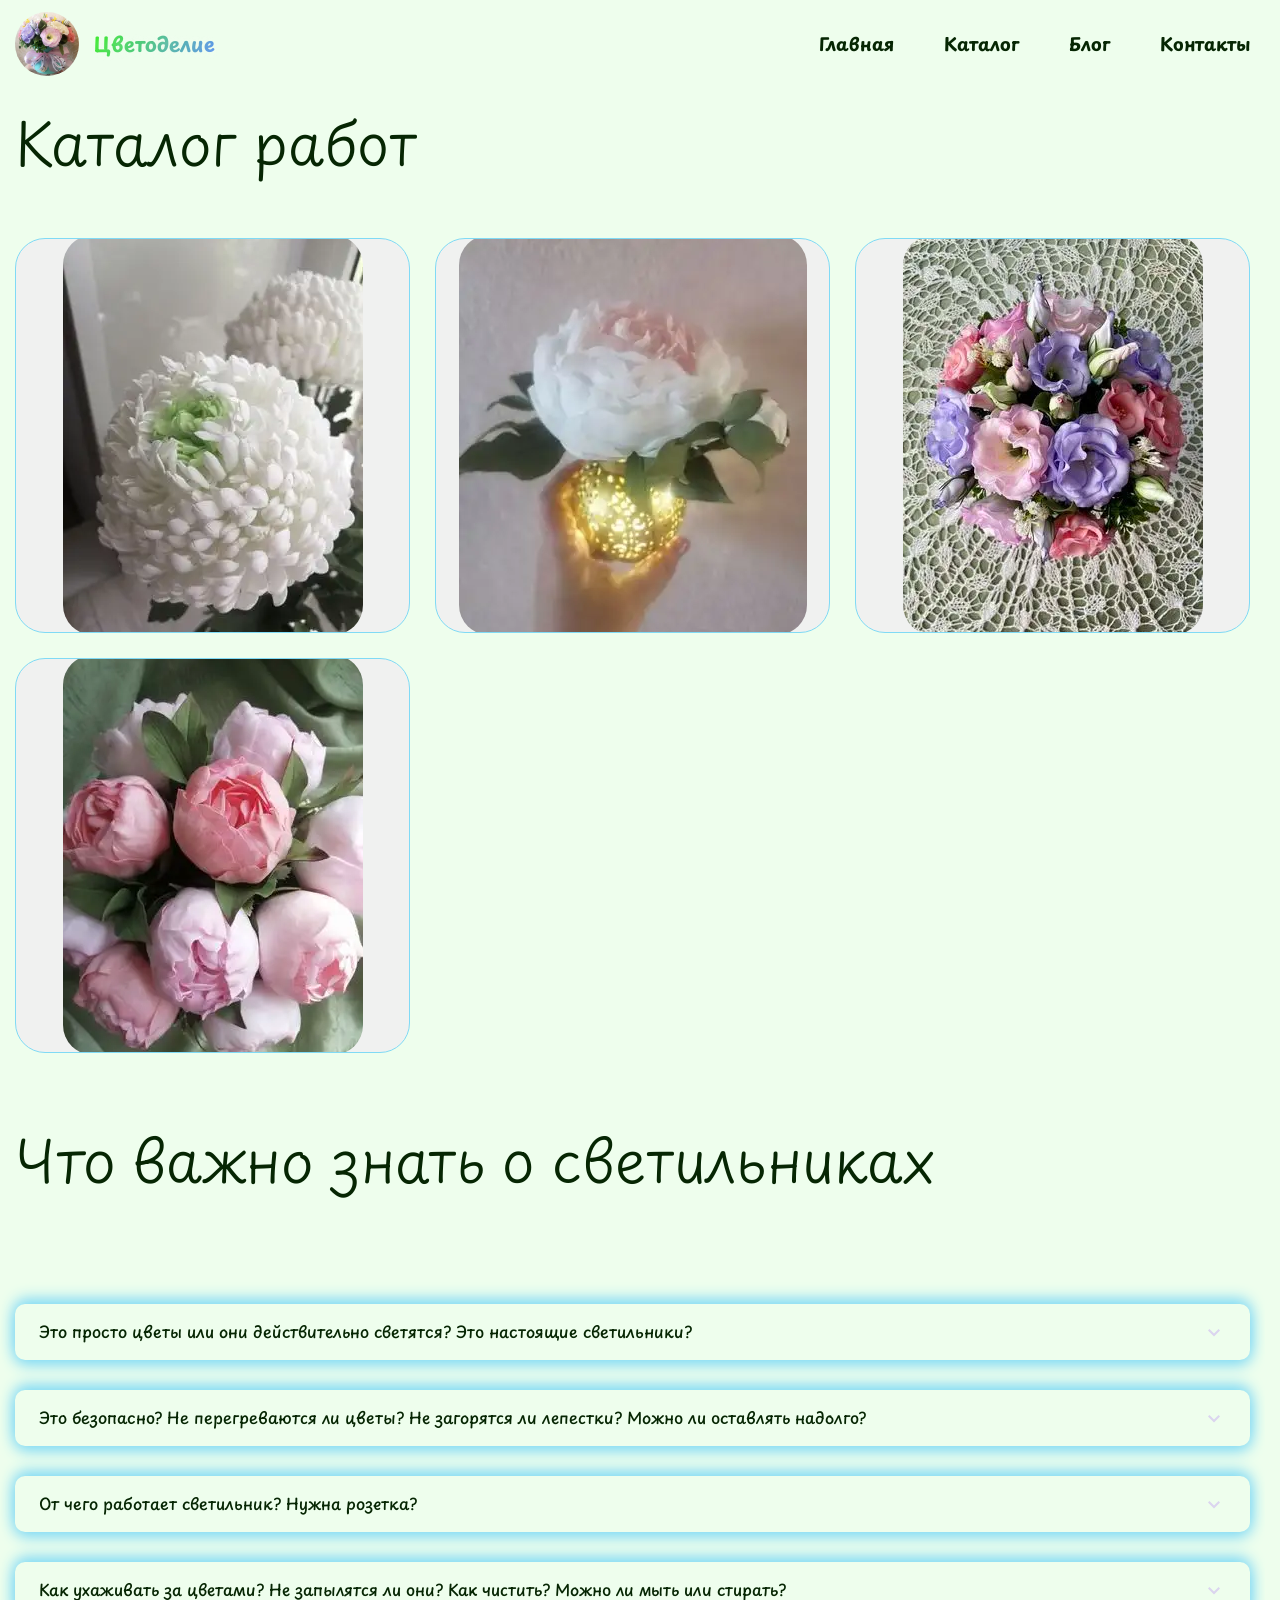
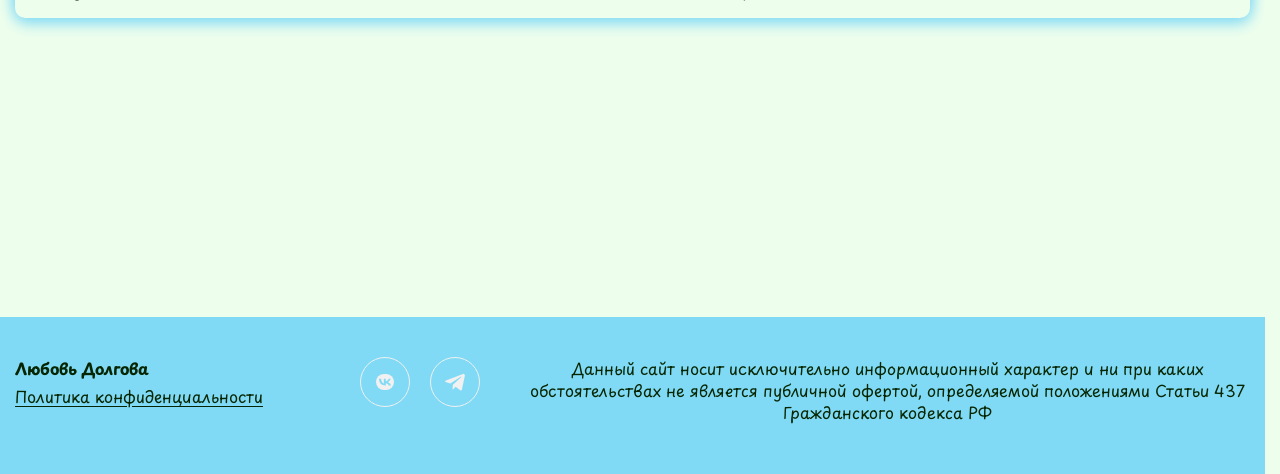
==== commit bac04ab1: "Updates" ====
--- a/catalog.html
+++ b/catalog.html
@@ -1,5 +1,5 @@
 <!doctype html>
-<html lang="ru">
+<html lang="ru" class="scroller">
 	<head>
 		<meta charset="UTF-8">
 		<meta name="viewport" content="width=device-width, initial-scale=1.0">
@@ -42,47 +42,47 @@
 			</p>
 		<![endif]-->
 		<style>
-			@charset "UTF-8";body::after{content:"";background-color:rgba(0,0,0,.5);position:fixed;width:100%;height:100%;top:0;left:0;opacity:0;z-index:149}.section-catalog__container{display:flex;row-gap:clamp(.938rem,.396rem + 2.31vw,1.875rem);flex-direction:column}.section-catalog__grid{display:grid;grid-template-columns:repeat(auto-fit,minmax(290px,1fr));gap:clamp(.938rem,.653rem + 1.21vw,1.563rem)}@media (min-width:1024px){.section-catalog__grid{grid-template-columns:repeat(auto-fit,minmax(300px,0.5fr))}}@media (min-width:1280px){.section-catalog__grid{grid-template-columns:repeat(auto-fit,minmax(320px,1fr))}}.section-catalog__item{position:relative}.catalog-item__wrapper{--item-border-radius:30px;display:block;position:relative;text-decoration:none}.catalog-item__wrapper:before{position:absolute;right:0;bottom:0;left:0;z-index:1;border-bottom-right-radius:var(--item-border-radius);border-bottom-left-radius:var(--item-border-radius);background:linear-gradient(180deg,transparent 15%,rgba(0,0,0,.9) 100%);height:50%;corner-shape:scoop;opacity:0;content:""}.catalog-item__title{position:absolute;right:30px;bottom:20px;left:30px;z-index:2;color:var(--primary-color);font-weight:600;font-size:clamp(1.125rem,.955rem + .73vw,1.5rem);text-align:center}.catalog-item__image{display:flex;border:1px solid var(--secondary-color);border-radius:var(--item-border-radius);aspect-ratio:1/1;corner-shape:scoop;width:100%;max-width:none!important;overflow:hidden;text-align:center}*{margin:0;padding:0}*,::after,::before{box-sizing:border-box}::after,::before{display:inline-block}html{height:100%;scroll-padding-top:calc(var(--header-height,60px));scroll-snap-type:y mandatory;scrollbar-gutter:stable}body{min-height:100vh;min-height:100svh;line-height:1.4;-ms-text-size-adjust:100%;-moz-text-size-adjust:100%;-webkit-text-size-adjust:100%;-webkit-font-smoothing:antialiased;-moz-osx-font-smoothing:grayscale;text-rendering:optimizeLegibility}a{display:inline-block;color:inherit}ul li[class]{list-style:none}h2,h3{font-weight:inherit;font-size:inherit;text-wrap:balance}button{background-color:transparent;color:inherit;font-size:inherit;line-height:inherit;font-family:inherit}@media (prefers-reduced-motion:no-preference){html{scroll-behavior:smooth}html{interpolate-size:allow-keywords}}:root{--font-family:"PlaypenSans",sans-serif;--second-family:"Montserrat",system-ui;--content-width:1520px;--content-offset:15px;--swiper-pagination-bullet-size:24px;--swiper-pagination-bullet-horizontal-gap:0;--swiper-pagination-bullet-border-radius:2px;--swiper-pagination-color:#001f62;--swiper-pagination-bullet-inactive-color:#001f62;--header-height:72px;--min-height-section:calc(100svh - var(--header-height));--text-color:#dcfcd9;--bg-color:#1c221b;--primary-color:#2ce713;--secondary-color:#0a647f;--accent-color:#0e47aa;--light-color:#f0f1f0;color-scheme:light dark;--vk-color:#0077ff;--tg-color:#29a0dc;--wa-color:#25d366;--yt-color:#ff0033}@media (prefers-color-scheme:light){:root{--text-color:#062603;--bg-color:#eefeed;--primary-color:#30ed19;--secondary-color:#80daf5;--accent-color:#538df1;--light-color:#f0f1f0}}@media (prefers-color-scheme:dark){:root{--text-color:#dcfcd9;--bg-color:#1c221b;--primary-color:#2ce713;--secondary-color:#0a647f;--accent-color:#0e47aa}}body{display:flex;position:relative;flex-direction:column;justify-content:start;padding-right:0!important;min-width:320px;color:var(--text-color);font-family:var(--font-family);background-color:var(--bg-color);background-blend-mode:multiply}.wrapper{display:grid;grid-template-rows:var(--header-height) 1fr auto;flex:1 1 auto;overflow:clip}.wrapper>main{grid-row:2;height:100%}.wrapper>footer{grid-row:3}.wrapper>*{min-width:0}[class*=__container]{margin-right:auto;margin-left:auto;width:min(var(--content-width),100% - var(--content-offset) * 2)}section{position:relative;padding-top:calc((100svh - var(--min-height-section))/ 2);padding-bottom:calc((100svh - var(--min-height-section))/ 2);min-height:var(--min-height-section)}.section-top{display:grid}.section__title{font-weight:300;line-height:1.2;text-wrap:auto}@media (min-width:75em){.section__title{font-size:58px}.section__title{margin-bottom:30px}}@media (min-width:20em) and (max-width:75em){.section__title{font-size:clamp(24px,11.6363636364px + 3.8636363636vw,58px)}.section__title{margin-bottom:clamp(15px,9.5454545455px + 1.7045454545vw,30px)}}@media (max-width:20em){.section__title{font-size:24px}.section__title{margin-bottom:15px}}.section__title{text-align:center;text-wrap:balance}p{text-wrap:pretty}.color-effect{background:linear-gradient(120deg,var(--primary-color),var(--accent-color));background-clip:text;-webkit-background-clip:text;-webkit-text-fill-color:transparent;text-shadow:2px 5px 7px rgba(250,250,250,.2),-2px -5px 7px rgba(250,250,250,.2)}ul[class]{margin:0;padding:0;list-style:none}img,picture,svg{display:block;border-radius:inherit;max-width:100%}.image-container{display:flex;position:relative;justify-content:center;align-items:center;margin:0;background-color:var(--light-color);aspect-ratio:4/3;max-width:400px;overflow:hidden}.image-container img{width:100%;height:100%;object-fit:cover;object-position:center}@media (prefers-reduced-motion:reduce){*,::after,::before{animation-duration:0s!important;animation-iteration-count:1!important;scroll-behavior:auto!important}}.menu__body{position:fixed;top:0;right:-100%;background-color:var(--bg-color);padding:calc(var(--header-height) + 30px) 15px 30px 15px;width:100%;max-width:400px;height:100svh;overflow:auto}.menu__body ul{display:flex;flex-direction:column;align-items:center;gap:30px;background-color:var(--bg-color)}@media (min-width:47.99875em){.menu__body{position:relative;right:0;background-color:transparent;padding:0;width:auto;max-width:none;height:auto;overflow:initial}.menu__body ul{flex-direction:row;gap:50px;background-color:transparent}}.menu__item>a{font-weight:700;font-size:18px;text-decoration:none}.menu__item.menu__item--active>a{color:var(--primary-color)}.icon-menu{display:block;position:relative;z-index:5;border:none;width:1.5rem;height:.875rem}.icon-menu span,.icon-menu::after,.icon-menu::before{position:absolute;right:0;background-color:var(--secondary-color);width:100%;height:2px;content:""}.icon-menu::before{top:0}.icon-menu::after{bottom:0}.icon-menu span{top:calc(50% - 1px)}@media (min-width:47.99875em){.icon-menu{display:none}}.header{--size-logo:clamp(3rem, 2.545rem + 1.94vw, 4rem);position:absolute;top:0;right:0;left:0;z-index:200;background-color:var(--bg-color);padding-top:12px;padding-bottom:12px;height:fit-content;color:var(--text-color)}.header__container{display:flex;justify-content:space-between;align-items:center}.header__logo{display:flex;align-items:center;gap:1ch;font-weight:700;font-size:20px;text-decoration:none}.header__logo img{border-radius:var(--size-logo);width:var(--size-logo);height:var(--size-logo)}.footer{position:relative;background-color:var(--secondary-color);padding:0;color:var(--text-color)}.footer__grid{display:grid;grid-template-columns:1fr auto;gap:clamp(1.563rem,.794rem + 3.15vw,2.813rem);padding-top:clamp(1.563rem,.986rem + 2.37vw,2.5rem);padding-bottom:clamp(1.25rem,.398rem + 3.64vw,3.125rem)}@media (min-width:640px){.footer__grid{grid-template-columns:1fr auto}}@media (min-width:1024px){.catalog-item__title{bottom:-10px;opacity:0}.section__title{text-align:left}.footer__grid{grid-template-columns:300px auto 1fr;gap:20px 45px}}.footer__block{display:flex;flex-direction:column;justify-self:flex-start;gap:6px}@media (min-width:640px){.footer__block{justify-self:flex-start}}.footer__link{text-decoration:underline;text-underline-offset:3px}.footer .socials{grid-column:2;justify-self:center}@media (min-width:1024px){.footer .socials{grid-column:initial;justify-content:end;justify-content:start}}.footer .socials__link{border-color:var(--light-color)}.footer .socials__item svg path{fill:var(--light-color)}.footer__info{display:flex;grid-column:1/-1;justify-content:center;width:100%;font-size:clamp(.75rem,.571rem + .89vw,1rem);text-align:center}@media (min-width:1024px){.footer__info{grid-column:3}}.footer__info p{max-width:70ch}.socials{--size-social-item:clamp(
+			@charset "UTF-8";.section-faq__grid{display:grid;grid-template-columns:1fr;justify-content:center;gap:clamp(1.25rem,-.27rem + 6.49vw,5rem)}@media screen and (min-width:1024px){.section-faq__grid{grid-template-columns:1fr}}.section-faq .details__list{display:grid;grid-template-columns:1fr;row-gap:30px}.section-faq details{position:relative;box-shadow:var(--box-shadow);border-radius:10px}.section-faq summary{display:flex;position:relative;justify-content:space-between;align-items:flex-start;gap:10px;border-radius:10px;background:0 0;padding:1rem 1.5rem;color:var(--text-color);font-weight:500;font-size:clamp(.875rem,.824rem + .22vw,1rem)}.section-faq summary::-webkit-details-marker{display:none}.section-faq summary::before{position:relative;flex-shrink:0;order:2;background-image:url(assets/img/shevron-down.svg);width:24px;height:24px;content:""}.section-faq .details__content{padding:1rem .5rem}.section-faq .details__content ul{padding-left:20px}.section-faq .details__content ul li{margin-bottom:.3em}.section-faq .details__content ul li:last-of-type{margin-bottom:1em}.section-catalog__container{display:flex;row-gap:clamp(.938rem,.396rem + 2.31vw,1.875rem);flex-direction:column}.section-catalog__grid{display:grid;grid-template-columns:repeat(auto-fit,minmax(290px,1fr));gap:clamp(.938rem,.653rem + 1.21vw,1.563rem)}@media (min-width:1024px){.section-catalog__grid{grid-template-columns:repeat(auto-fit,minmax(300px,0.5fr))}}@media (min-width:1280px){.section-catalog__grid{grid-template-columns:repeat(auto-fit,minmax(320px,1fr))}}.section-catalog__item{position:relative}.catalog-item__wrapper{--item-border-radius:30px;display:block;position:relative;text-decoration:none}.catalog-item__wrapper:before{position:absolute;right:0;bottom:0;left:0;z-index:1;border-bottom-right-radius:var(--item-border-radius);border-bottom-left-radius:var(--item-border-radius);background:linear-gradient(180deg,transparent 15%,rgba(0,0,0,.9) 100%);height:50%;corner-shape:scoop;opacity:0;content:""}.catalog-item__title{position:absolute;right:30px;bottom:20px;left:30px;z-index:2;color:var(--primary-color);font-weight:600;font-size:clamp(1.125rem,.955rem + .73vw,1.5rem);text-align:center}.catalog-item__image{display:flex;border:1px solid var(--secondary-color);border-radius:var(--item-border-radius);aspect-ratio:1/1;corner-shape:scoop;width:100%;max-width:none!important;overflow:hidden;text-align:center}*{margin:0;padding:0}*,::after,::before{box-sizing:border-box}::after,::before{display:inline-block}html{height:100%;scroll-padding-top:calc(var(--header-height,60px));scroll-snap-type:y mandatory;scrollbar-gutter:stable}body{min-height:100vh;min-height:100dvh;line-height:1.4;-ms-text-size-adjust:100%;-moz-text-size-adjust:100%;-webkit-text-size-adjust:100%;-webkit-font-smoothing:antialiased;-moz-osx-font-smoothing:grayscale;overflow-x:hidden;text-rendering:optimizeLegibility}a{display:inline-block;color:inherit}a:not([class]){text-decoration-skip-ink:auto}ul li[class]{list-style:none}h2,h3{font-weight:inherit;font-size:inherit;text-wrap:balance}button{background-color:transparent;color:inherit;font-size:inherit;line-height:inherit;font-family:inherit}@media (prefers-reduced-motion:no-preference){html{scroll-behavior:smooth}html{interpolate-size:allow-keywords}}:root{--font-family:"PlaypenSans",sans-serif;--second-family:"Montserrat",system-ui;--content-width:1520px;--content-offset:15px;--swiper-pagination-bullet-size:24px;--swiper-pagination-bullet-horizontal-gap:0;--swiper-pagination-bullet-border-radius:2px;--swiper-pagination-color:#001f62;--swiper-pagination-bullet-inactive-color:#001f62;--header-height:72px;--min-height-section:calc(100svh - var(--header-height));--text-color:#dcfcd9;--bg-color:#1c221b;--primary-color:#2ce713;--secondary-color:#0a647f;--accent-color:#0e47aa;--light-color:#f0f1f0;--box-shadow:0 5px 15px var(--secondary-color),0 -5px 15px var(--secondary-color);--box-shadow-hover:0 5px 15px var(--primary-color),0 -5px 15px var(--primary-color);color-scheme:light dark;--vk-color:#0077ff;--tg-color:#29a0dc;--wa-color:#25d366;--yt-color:#ff0033}@media (prefers-color-scheme:light){:root{--text-color:#062603;--bg-color:#eefeed;--primary-color:#30ed19;--secondary-color:#80daf5;--accent-color:#538df1;--light-color:#f0f1f0}}@media (prefers-color-scheme:dark){:root{--text-color:#dcfcd9;--bg-color:#1c221b;--primary-color:#2ce713;--secondary-color:#0a647f;--accent-color:#0e47aa}}body{display:flex;position:relative;flex-direction:column;justify-content:start;min-width:320px;color:var(--text-color);font-family:var(--font-family);background-color:var(--bg-color);background-blend-mode:multiply}.wrapper{display:grid;grid-template-rows:var(--header-height) 1fr auto;flex:1 1 auto;height:100%;overflow:clip}.wrapper>main{grid-row:2;height:100%}.wrapper>footer{grid-row:3}.wrapper>*{min-width:0}[class*=__container]{margin-right:auto;margin-left:auto;width:min(var(--content-width),100% - var(--content-offset) * 2)}section{position:relative;padding-top:calc((100svh - var(--min-height-section))/ 2);padding-bottom:calc((100svh - var(--min-height-section))/ 2);min-height:var(--min-height-section)}.section-top{display:grid}.section__title{font-weight:300;line-height:1.2;text-wrap:auto}@media (min-width:75em){.section__title{font-size:58px}.section__title{margin-bottom:30px}}@media (min-width:20em) and (max-width:75em){.section__title{font-size:clamp(24px,11.6363636364px + 3.8636363636vw,58px)}.section__title{margin-bottom:clamp(15px,9.5454545455px + 1.7045454545vw,30px)}}@media (max-width:20em){.section__title{font-size:24px}.section__title{margin-bottom:15px}}.section__title{text-align:center;text-wrap:balance}.section__subtitle{font-weight:300;font-size:clamp(.875rem,.514rem + 1.48vw,1.625rem);line-height:1.3}@media (min-width:75em){.section__subtitle{margin-bottom:30px}}@media (min-width:20em) and (max-width:75em){.section__subtitle{margin-bottom:clamp(15px,9.5454545455px + 1.7045454545vw,30px)}}@media (max-width:20em){.section__subtitle{margin-bottom:15px}}p{text-wrap:pretty}p:not(:last-of-type){margin-bottom:1em}.color-effect{background:linear-gradient(120deg,var(--primary-color),var(--accent-color));background-clip:text;-webkit-background-clip:text;-webkit-text-fill-color:transparent;text-shadow:2px 5px 7px rgba(250,250,250,.2),-2px -5px 7px rgba(250,250,250,.2)}ul[class]{margin:0;padding:0;list-style:none}img,picture,svg{display:block;border-radius:inherit;max-width:100%}.image-container{display:flex;position:relative;justify-content:center;align-items:center;margin:0;background-color:var(--light-color);aspect-ratio:4/3;max-width:400px;overflow:hidden}.image-container img{width:100%;height:100%;object-fit:cover;object-position:center}@media (prefers-reduced-motion:reduce){*,::after,::before{animation-duration:0s!important;animation-iteration-count:1!important;scroll-behavior:auto!important}}.menu__body{position:fixed;top:0;right:-100%;background-color:var(--bg-color);padding:calc(var(--header-height) + 30px) 15px 30px 15px;width:100%;max-width:400px;height:100svh;overflow:auto}.menu__body ul{display:flex;flex-direction:column;align-items:center;gap:30px;background-color:var(--bg-color)}@media (min-width:768px){.menu__body{position:relative;right:0;background-color:transparent;padding:0;width:auto;max-width:none;height:auto;overflow:initial}.menu__body ul{flex-direction:row;gap:50px;background-color:transparent}}.menu-item>a{font-weight:700;font-size:18px;text-decoration:none}.icon-menu{display:block;position:relative;z-index:5;border:none;width:1.5rem;height:.875rem}.icon-menu span,.icon-menu::after,.icon-menu::before{position:absolute;right:0;background-color:var(--secondary-color);width:100%;height:2px;content:""}.icon-menu::before{top:0}.icon-menu::after{bottom:0}.icon-menu span{top:calc(50% - 1px)}@media (min-width:768px){.icon-menu{display:none}}.header{--size-logo:clamp(3rem, 2.545rem + 1.94vw, 4rem);position:absolute;top:0;right:0;left:0;grid-row:1;z-index:200;background-color:var(--bg-color);padding-top:12px;padding-bottom:12px;height:fit-content;color:var(--text-color)}.header__container{display:flex;justify-content:space-between;align-items:center}.header__logo{display:flex;align-items:center;gap:1ch;font-weight:700;font-size:20px;text-decoration:none}.header__logo img{border-radius:var(--size-logo);width:var(--size-logo);height:var(--size-logo)}.footer{position:relative;grid-row:3;background-color:var(--secondary-color);padding:0;color:var(--text-color)}.footer__grid{display:grid;grid-template-columns:1fr auto;gap:clamp(1.563rem,.794rem + 3.15vw,2.813rem);padding-top:clamp(1.563rem,.986rem + 2.37vw,2.5rem);padding-bottom:clamp(1.25rem,.398rem + 3.64vw,3.125rem)}@media (min-width:640px){.footer__grid{grid-template-columns:1fr auto}}@media (min-width:1024px){.catalog-item__title{bottom:-10px;opacity:0}.section__title{text-align:left}.footer__grid{grid-template-columns:300px auto 1fr;gap:20px 45px}}.footer__block{display:flex;flex-direction:column;justify-self:flex-start;gap:6px}@media (min-width:640px){.footer__block{justify-self:flex-start}}.footer__link{text-decoration:underline;text-underline-offset:3px}.footer .socials{grid-column:2;justify-self:center}@media (min-width:1024px){.footer .socials{grid-column:initial;justify-content:end;justify-content:start}}.footer .socials__link{border-color:var(--light-color)}.footer .socials__item svg path{fill:var(--light-color)}.footer__info{display:flex;grid-column:1/-1;justify-content:center;width:100%;font-size:clamp(.75rem,.571rem + .89vw,1rem);text-align:center}@media (min-width:1024px){.footer__info{grid-column:3}}.footer__info p{max-width:70ch}.socials{--size-social-item:clamp(
     1.875rem,
     -1.935rem + 19.05vw,
     3.125rem
   );display:flex;gap:clamp(.625rem,-1.928rem + 3.99vw,1.563rem)}.socials__item{flex-shrink:0;border-radius:var(--size-social-item);width:var(--size-social-item);height:var(--size-social-item)}.socials__link{display:flex;justify-content:center;align-items:center;border:1px solid #111;border-radius:inherit;width:100%;height:100%}
 		</style>
-		<link rel="modulepreload" crossorigin href="./js/common.min.js?v=1772524043038">
-		<script type="module" crossorigin="" src="./js/main.min.js?v=1772524043038"></script>
-		<script type="module" crossorigin="" src="./js/sectioncatalog.min.js?v=1772524043038"></script>
-		<link rel="stylesheet" crossorigin="" href="./css/main.min.css?v=1772524043038" media="print" onload="this.media='all'">
-		<link rel="stylesheet" crossorigin="" href="./css/sectioncatalog.min.css?v=1772524043038" media="print" onload="this.media='all'">
-		<link rel="stylesheet" crossorigin="" href="./css/catalog.min.css?v=1772524043038" media="print" onload="this.media='all'">
+		<link rel="modulepreload" crossorigin href="./js/common.min.js?v=1773425924432">
+		<script type="module" crossorigin="" src="./js/main.min.js?v=1773425924432"></script>
+		<script type="module" crossorigin="" src="./js/sectioncatalog.min.js?v=1773425924432"></script>
+		<link rel="stylesheet" crossorigin="" href="./css/main.min.css?v=1773425924432" media="print" onload="this.media='all'">
+		<link rel="stylesheet" crossorigin="" href="./css/sectioncatalog.min.css?v=1773425924432" media="print" onload="this.media='all'">
+		<link rel="stylesheet" crossorigin="" href="./css/catalog.min.css?v=1773425924432" media="print" onload="this.media='all'">
 	</head>
 	<body>
 		<div class="wrapper">
-			<header data-fls-header="" data-fls-header-scroll="" data-fls-header-scroll-show="" class="header main-header">
+			<header data-fls-header="" data-fls-header-scroll="" data-fls-header-scroll-show="" class="header">
 				<div class="header__container">
 					<a href="index.html" class="header__logo">
 						<img src="./assets/img/logo.jpg" width="64" height="64" alt="Цветоделие от Любови Долговой" data-fls-image-ignore="">
 						<span class="color-effect">Цветоделие</span>
 					</a>
 					<div class="header__menu menu">
-						<nav class="menu__body" aria-label="Главная">
-							<ul class="menu__list">
-								<li class="menu__item">
-									<a href="#home" class="menu__link">Главная</a>
-								</li>
-								<li class="menu__item menu__item--active">
-									<a href="#catalog" class="menu__link">Каталог</a>
-								</li>
-								<li class="menu__item">
-									<a href="#blog" class="menu__link">Блог</a>
-								</li>
-								<li class="menu__item">
-									<a href="#contacts" class="menu__link">Контакты</a>
-								</li>
-							</ul>
-						</nav>
 						<button type="button" data-fls-menu="" class="menu__icon icon-menu">
 							<span></span>
 						</button>
+						<nav class="menu__body">
+							<ul class="menu__list">
+								<li class="menu-item">
+									<a href="#home" data-fls-scrollto="#home">Главная</a>
+								</li>
+								<li class="menu-item menu-item--active">
+									<a href="#catalog">Каталог</a>
+								</li>
+								<li class="menu-item">
+									<a href="#blog" data-fls-scrollto="#blog">Блог</a>
+								</li>
+								<li class="menu-item">
+									<a href="#contacts" data-fls-scrollto="#contacts">Контакты</a>
+								</li>
+							</ul>
+						</nav>
 					</div>
 					<!--
 <fetch url="@components/layout/menu/menu.json">
@@ -105,7 +105,6 @@
 									<h3 class="catalog-item__title">Белая хризантема ручной работы с подсветкой</h3>
 									<div class="catalog-item__image image-container">
 										<picture>
-											<source srcset="./assets/img/catalog/chrysanthemums/preview/photo_01.webp" type="image/webp">
 											<img width="360" height="360" alt="Белая хризантема ручной работы с подсветкой" decoding="async" loading="lazy" src="./assets/img/catalog/chrysanthemums/preview/photo_01.webp">
 										</picture>
 									</div>
@@ -116,7 +115,6 @@
 									<h3 class="catalog-item__title">Светильник-пион ручной работы с подсветкой</h3>
 									<div class="catalog-item__image image-container">
 										<picture>
-											<source srcset="./assets/img/catalog/pions/preview/photo_01.webp" type="image/webp">
 											<img width="360" height="360" alt="Светильник-пион ручной работы с подсветкой" decoding="async" loading="lazy" src="./assets/img/catalog/pions/preview/photo_01.webp">
 										</picture>
 									</div>
@@ -127,7 +125,6 @@
 									<h3 class="catalog-item__title">Эустомы в шляпной коробке</h3>
 									<div class="catalog-item__image image-container">
 										<picture>
-											<source srcset="./assets/img/catalog/eustoma/preview/photo_01.webp" type="image/webp">
 											<img width="360" height="360" alt="Эустомы в шляпной коробке" decoding="async" loading="lazy" src="./assets/img/catalog/eustoma/preview/photo_01.webp">
 										</picture>
 									</div>
@@ -138,12 +135,101 @@
 									<h3 class="catalog-item__title">Эустомы</h3>
 									<div class="catalog-item__image image-container">
 										<picture>
-											<source srcset="./assets/img/catalog/03/preview/photo_01.webp" type="image/webp">
 											<img width="360" height="360" alt="Эустомы" decoding="async" loading="lazy" src="./assets/img/catalog/03/preview/photo_01.webp">
 										</picture>
 									</div>
 								</article>
 							</a>
+						</div>
+					</div>
+				</section>
+				<section class="section-faq" aria-labelledby="section-faq-title" id="faq">
+					<div class="section-faq__container">
+						<div class="section-top">
+							<h2 class="section__title section-faq__title" id="section-faq-title">Что важно знать о светильниках</h2>
+							<p class="section__subtitle"></p>
+						</div>
+						<div class="section-faq__grid">
+							<div class="details__list">
+								<details class="details" name="CSS Weekly" style="--i: 1">
+									<summary class="details__summary">
+										Это просто цветы или они действительно светятся? Это настоящие
+              светильники?
+									</summary>
+									<div class="details__content">
+										<p>
+											Да, это полноценные светильники! Внутри каждого цветка спрятаны
+                мягкие теплые светодиоды. Днем это изящная интерьерная
+                композиция, а вечером — волшебный источник света, создающий уют
+                и атмосферу. Вы можете использовать его как ночник, декоративный
+                светильник или даже как необычный торшер (в зависимости от
+                размера).
+										</p>
+									</div>
+								</details>
+								<details class="details" name="CSS Weekly" style="--i: 2">
+									<summary class="details__summary">
+										Это безопасно? Не перегреваются ли цветы? Не загорятся ли
+              лепестки? Можно ли оставлять надолго?
+									</summary>
+									<div class="details__content">
+										<p>
+											Абсолютно безопасно. Я использую современные низковольтные
+                светодиоды (12V или 24V) и блоки питания с защитой. Они выделяют
+                минимум тепла, поэтому фоамиран (пластичная замша) не
+                нагревается и не деформируется. Вы можете смело оставлять
+                светильник включенным на всю ночь — он будет радовать вас мягким
+                светом и потреблять совсем мало электроэнергии.
+										</p>
+									</div>
+								</details>
+								<details class="details" name="CSS Weekly" style="--i: 3">
+									<summary class="details__summary">От чего работает светильник? Нужна розетка?</summary>
+									<div class="details__content">
+										<p>Это зависит от модели. Есть варианты:</p>
+										<ul>
+											<li>
+												Беспроводные (на батарейках): удобно ставить в любом месте —
+                  на полке, в шкафу, на журнальном столике.
+											</li>
+											<li>
+												От сети (USB/адаптер): подходит для постоянного использования.
+                  В комплекте идет аккуратный прозрачный или белый провод,
+                  который почти незаметен.
+											</li>
+										</ul>
+										<p>
+											В описании каждого светильника указан тип питания, чтобы вы
+                могли выбрать удобный для себя вариант.
+										</p>
+									</div>
+								</details>
+								<details class="details" name="CSS Weekly" style="--i: 4">
+									<summary class="details__summary">
+										Как ухаживать за цветами? Не запылятся ли они? Как чистить? Можно
+              ли мыть или стирать?
+									</summary>
+									<div class="details__content">
+										<p>Уход очень простой. Фоамиран — материал неприхотливый.</p>
+										<ul>
+											<li>
+												Легкая пыль: можно смахнуть мягкой кисточкой (как для
+                  рисования) или сухой фланелевой тряпочкой.
+											</li>
+											<li>
+												Более серьезные загрязнения: можно аккуратно протестить слегка
+                  влажной салфеткой.
+											</li>
+											<li>
+												Чего делать НЕЛЬЗЯ: мыть под краном, тереть с моющими
+                  средствами и, конечно, стирать. Это все-таки не живые цветы, а
+                  рукотворное изделие.
+											</li>
+										</ul>
+										<p>При бережном отношении светильник будет радовать вас годами!</p>
+									</div>
+								</details>
+							</div>
 						</div>
 					</div>
 				</section>
@@ -194,14 +280,15 @@
 				</div>
 			</footer>
 		</div>
+		<!-- <block name="popup"></block> -->
 		<noscript>
-			<link rel="stylesheet" crossorigin="" href="./css/main.min.css?v=1772524043038">
+			<link rel="stylesheet" crossorigin="" href="./css/main.min.css?v=1773425924432">
 		</noscript>
 		<noscript>
-			<link rel="stylesheet" crossorigin="" href="./css/sectioncatalog.min.css?v=1772524043038">
+			<link rel="stylesheet" crossorigin="" href="./css/sectioncatalog.min.css?v=1773425924432">
 		</noscript>
 		<noscript>
-			<link rel="stylesheet" crossorigin="" href="./css/catalog.min.css?v=1772524043038">
+			<link rel="stylesheet" crossorigin="" href="./css/catalog.min.css?v=1773425924432">
 		</noscript>
 	</body>
 </html>
--- a/css/main.min.css
+++ b/css/main.min.css
@@ -1 +1 @@
-@charset "UTF-8";*{margin:0;padding:0;-webkit-tap-highlight-color:transparent}*,:after,:before{box-sizing:border-box}:after,:before{display:inline-block}html{height:100%;scroll-padding-top:calc(var(--header-height, 3.75rem));scroll-snap-type:y mandatory;scrollbar-gutter:stable}body{line-height:1.4;min-height:100vh;min-height:100svh;-ms-text-size-adjust:100%;-moz-text-size-adjust:100%;-webkit-text-size-adjust:100%;-webkit-font-smoothing:antialiased;-moz-osx-font-smoothing:grayscale;text-rendering:optimizeLegibility}button,option,select{cursor:pointer}a{color:inherit;display:inline-block}a:not([class]){text-decoration-skip-ink:auto}.list-reset,ul li[class]{list-style:none}.list-reset{margin:0;padding:0}.input-reset{-webkit-appearance:none;appearance:none;background-color:transparent;border:none;border-radius:0;color:inherit;font:inherit;outline:none;padding:0;width:100%}h1,h2,h3,h4,h5,h6{font-size:inherit;font-weight:inherit;text-wrap:balance}svg *{transition-property:fill,stroke}.btn-reset{background-color:transparent;border:none;color:inherit;cursor:pointer;display:inline-block;font:inherit;padding:0;text-decoration:none;-webkit-user-select:none;-moz-user-select:none;user-select:none}#__next,#root{isolation:isolate}button,input,textarea{background-color:transparent;color:inherit;font-family:inherit;font-size:inherit;line-height:inherit}input,textarea{width:100%}textarea{overflow:auto;resize:vertical}label{display:inline-block}@font-face{font-display:swap;font-family:PlaypenSans;font-style:normal;font-weight:100;src:url(../assets/fonts/PlaypenSans-Thin.woff2) format("woff2")}@font-face{font-display:swap;font-family:PlaypenSans;font-style:normal;font-weight:600;src:url(../assets/fonts/PlaypenSans-SemiBold.woff2) format("woff2")}@font-face{font-display:swap;font-family:PlaypenSans;font-style:normal;font-weight:400;src:url(../assets/fonts/PlaypenSans-Regular.woff2) format("woff2")}@font-face{font-display:swap;font-family:PlaypenSans;font-style:normal;font-weight:500;src:url(../assets/fonts/PlaypenSans-Medium.woff2) format("woff2")}@font-face{font-display:swap;font-family:PlaypenSans;font-style:normal;font-weight:300;src:url(../assets/fonts/PlaypenSans-Light.woff2) format("woff2")}@font-face{font-display:swap;font-family:PlaypenSans;font-style:normal;font-weight:200;src:url(../assets/fonts/PlaypenSans-ExtraLight.woff2) format("woff2")}@font-face{font-display:swap;font-family:PlaypenSans;font-style:normal;font-weight:800;src:url(../assets/fonts/PlaypenSans-ExtraBold.woff2) format("woff2")}@font-face{font-display:swap;font-family:PlaypenSans;font-style:normal;font-weight:700;src:url(../assets/fonts/PlaypenSans-Bold.woff2) format("woff2")}@font-face{font-display:swap;font-family:Montserrat;font-style:normal;font-weight:600;src:url(../assets/fonts/Montserrat-SemiBold.woff2) format("woff2")}@font-face{font-display:swap;font-family:Montserrat;font-style:normal;font-weight:400;src:url(../assets/fonts/Montserrat-Regular.woff2) format("woff2")}@font-face{font-display:swap;font-family:Montserrat;font-style:normal;font-weight:500;src:url(../assets/fonts/Montserrat-Medium.woff2) format("woff2")}@font-face{font-display:swap;font-family:Montserrat;font-style:normal;font-weight:300;src:url(../assets/fonts/Montserrat-Light.woff2) format("woff2")}@font-face{font-display:swap;font-family:Montserrat;font-style:normal;font-weight:800;src:url(../assets/fonts/Montserrat-ExtraBold.woff2) format("woff2")}@font-face{font-display:swap;font-family:Montserrat;font-style:normal;font-weight:700;src:url(../assets/fonts/Montserrat-Bold.woff2) format("woff2")}@font-face{font-display:swap;font-family:Montserrat;font-style:normal;font-weight:900;src:url(../assets/fonts/Montserrat-Black.woff2) format("woff2")}:root{--font-family:"PlaypenSans",sans-serif;--second-family:"Montserrat",system-ui;--content-width:95rem;--content-offset:0.9375rem;--swiper-pagination-bullet-size:1.5rem;--swiper-pagination-bullet-horizontal-gap:0;--swiper-pagination-bullet-border-radius:0.125rem;--swiper-pagination-color:#001f62;--swiper-pagination-bullet-inactive-color:#001f62;--header-height:4.5rem;--min-height-section:calc(100svh - var(--header-height));--text-color:#dcfcd9;--bg-color:#1c221b;--primary-color:#2ce713;--secondary-color:#0a647f;--accent-color:#0e47aa;--light-color:#f0f1f0;color-scheme:light dark;--vk-color:#07f;--tg-color:#29a0dc;--wa-color:#25d366;--yt-color:#f03}.lg-sub-html{font-size:clamp(1.125rem,.955rem + .73vw,1.5rem)!important}.lg-outer.lg-grab img.lg-image{border-radius:clamp(1.875rem,-.114rem + 8.48vw,6.25rem)}body{color:var(--text-color);display:flex;flex-direction:column;font-family:var(--font-family);justify-content:start;min-width:20rem;padding-right:0!important;position:relative;-webkit-tap-highlight-color:rgba(0,0,0,0);background-blend-mode:multiply;background-color:var(--bg-color)}[data-fls-menu-open],[data-fls-popup-open] body{overflow:hidden;overscroll-behavior:none;touch-action:none}.wrapper{display:grid;flex:1 1 auto;grid-template-rows:var(--header-height) 1fr auto;overflow:clip}.wrapper>main{grid-row:2;height:100%}.wrapper>footer{grid-row:3}.wrapper>*{min-width:0}.container,[class*=__container]{margin-left:auto;margin-right:auto;width:min(var(--content-width),100% - var(--content-offset) * 2)}section{min-height:var(--min-height-section);padding-bottom:calc((100svh - var(--min-height-section))/2);padding-top:calc((100svh - var(--min-height-section))/2);position:relative}.section-top{display:grid}.section__title{font-weight:300;line-height:1.2;text-align:center;text-wrap:auto;text-wrap:balance}.section__subtitle{font-size:clamp(.875rem,.514rem + 1.48vw,1.625rem);font-weight:300;line-height:1.3}p{text-wrap:pretty}p:not(:last-of-type){margin-bottom:1em}.color-effect{background:linear-gradient(120deg,var(--primary-color),var(--accent-color));background-clip:text;-webkit-background-clip:text;-webkit-text-fill-color:transparent;text-shadow:.125rem .3125rem .4375rem hsla(0,0%,98%,.2),-.125rem -.3125rem .4375rem hsla(0,0%,98%,.2)}.font-effect{-webkit-text-stroke-width:.125rem;-webkit-text-stroke-color:var(--text-color);color:var(--secondary-color);font-style:italic}a,button{transition:all .2s ease}.link-email,.link-phone{white-space:nowrap}.list-reset,dl[class],ol[class],ul[class]{list-style:none;margin:0;padding:0}.swiper{max-width:100%}canvas,img,picture,svg,video{border-radius:inherit;display:block;max-width:100%}.visually-hidden{border:0;height:.0625rem;margin:-.0625rem;overflow:hidden;padding:0;position:absolute;width:.0625rem;clip:rect(0 0 0 0)}@supports (-webkit-line-clamp:4){.news-card__text{display:-webkit-box;-webkit-line-clamp:4;overflow:hidden;text-overflow:ellipsis;white-space:normal;-webkit-box-orient:vertical}}.image-container{align-items:center;aspect-ratio:4/3;background-color:var(--light-color);display:flex;justify-content:center;margin:0;max-width:25rem;overflow:hidden;position:relative}.image-container img{height:100%;object-fit:cover;object-position:center;width:100%}.image-container:empty:before{align-items:center;background-color:var(--light-color);color:#888;content:"Изображение не загружено";display:flex;font-size:1.1rem;height:100%;justify-content:center;padding:1rem;text-align:center;width:100%}[id^=imedium-],[id^=ismall-],[id^=large-],[id^=medium-],[id^=txtblock-]{display:none!important}.menu__body{background-color:var(--bg-color);height:100svh;max-width:25rem;overflow:auto;padding:calc(var(--header-height) + 1.875rem) .9375rem 1.875rem .9375rem;position:fixed;right:-100%;top:0;transition:right .3s;width:100%}[data-fls-menu-open] .menu__body,[data-fls-menu-open] .menu__body:before{right:0}.menu__body ul{align-items:center;background-color:var(--bg-color);display:flex;flex-direction:column;gap:1.875rem}.menu-item>a,.menu__item>a{font-size:1.125rem;font-weight:700;text-decoration:none;transition:color .2s ease}.menu-item>a:hover,.menu__item>a:hover{color:var(--accent-color)}.menu-item.current_page_item>a,.menu-item.menu__item--active>a,.menu__item.current_page_item>a,.menu__item.menu__item--active>a{color:var(--primary-color)}.page-item a{font-size:1.125rem;font-weight:700;text-decoration:none;transition:color .2s ease}.page-item a:hover{color:var(--accent-color)}.page-item.current_page_item a{color:var(--primary-color)}.icon-menu{border:none;display:block;height:.875rem;position:relative;width:1.5rem;z-index:5}.icon-menu span,.icon-menu:after,.icon-menu:before{background-color:var(--secondary-color);content:"";height:.125rem;position:absolute;right:0;transition:all .3s ease 0s;width:100%}.icon-menu:before{top:0}.icon-menu:after{bottom:0}.icon-menu span{top:calc(50% - .0625rem)}[data-fls-menu-open] .icon-menu span{width:0}[data-fls-menu-open] .icon-menu:before{top:calc(50% - .0625rem);transform:rotate(-45deg)}[data-fls-menu-open] .icon-menu:after{bottom:calc(50% - .0625rem);transform:rotate(45deg)}.header{--size-logo:clamp(3rem,2.545rem + 1.94vw,4rem);background-color:var(--bg-color);color:var(--text-color);height:fit-content;left:0;padding-bottom:.75rem;padding-top:.75rem;position:absolute;right:0;top:0;transition:.4s ease;z-index:200}.header.--header-scroll{--size-logo:3rem;padding-bottom:.375rem;padding-top:.375rem}.header.--header-show{box-shadow:0 .3125rem .9375rem var(--secondary-color)}.header__container{align-items:center;display:flex;justify-content:space-between}.header__logo{align-items:center;display:flex;font-size:1.25rem;font-weight:700;gap:1ch;text-decoration:none}.header__logo img{border-radius:var(--size-logo);height:var(--size-logo);transition:width .4s ease,height .4s ease;width:var(--size-logo)}[data-fls-header-scroll].--header-scroll{left:0;position:sticky;right:0;top:0;z-index:50}[data-fls-header-scroll-show].--header-scroll{transition:translate .3s;translate:0 -100%}[data-fls-header-scroll-show].--header-show{translate:0 0}.footer{background-color:var(--secondary-color);color:var(--text-color);padding:0;position:relative}.footer__grid{display:grid;gap:clamp(1.563rem,.794rem + 3.15vw,2.813rem);grid-template-columns:1fr auto;padding-bottom:clamp(1.25rem,.398rem + 3.64vw,3.125rem);padding-top:clamp(1.563rem,.986rem + 2.37vw,2.5rem)}.footer__block{display:flex;flex-direction:column;gap:.375rem;justify-self:flex-start}.footer__block img{border-radius:50%}.footer__link{text-decoration:underline;text-underline-offset:.1875rem;transition:color .2s ease}.footer__link:hover{color:var(--primary-color)}.footer .socials{grid-column:2;justify-self:center}.footer .socials__link{border-color:var(--light-color)}.footer .socials__item svg path{fill:var(--light-color)}.footer__contacts{display:flex;flex-direction:column;gap:.375rem;grid-column:1;grid-row:2;justify-self:center}.footer__contacts .footer__link{text-decoration:none}.footer__contacts span{font-size:1.125rem;font-weight:500;line-height:100%}.footer__info{display:flex;font-size:clamp(.75rem,.571rem + .89vw,1rem);grid-column:1/-1;justify-content:center;text-align:center;width:100%}.footer__info p{max-width:70ch}.socials{--size-social-item:clamp(1.875rem,-1.935rem + 19.05vw,3.125rem);display:flex;gap:clamp(.625rem,-1.928rem + 3.99vw,1.563rem)}.socials__item{border-radius:var(--size-social-item);flex-shrink:0;height:var(--size-social-item);width:var(--size-social-item)}.socials__link{align-items:center;border:.0625rem solid #111;border-radius:inherit;display:flex;height:100%;justify-content:center;transition:background-color .3s ease,border-color .3s ease;width:100%}.socials__link:focus{outline:none}.socials__link:focus-visible{outline:.125rem solid var(--accent-color);outline-offset:.125rem}.socials__link:has(.vk-icon):hover{background-color:var(--vk-color);border-color:var(--vk-color)}.socials__link:has(.tg-icon):hover{background-color:var(--tg-color);border-color:var(--tg-color)}.socials__link:has(.yt-icon):hover{background-color:var(--yt-color);border-color:var(--yt-color)}.socials__link:has(.wa-icon):hover{background-color:var(--wa-color);border-color:var(--wa-color)}.is-animated-down{animation:animated-down .4s forwards;animation-delay:var(--anime-delay,.5s);opacity:0;transform:translateY(-1.875rem);transition:transform .5s ease,opacity .5s ease}@keyframes animated-down{to{opacity:1;transform:translateY(0)}}.is-animated-up{animation:animated-up .4s forwards;animation-delay:var(--anime-delay,.5s);opacity:0;transform:translateY(1.875rem);transition:transform .5s ease,opacity .5s ease}@keyframes animated-up{to{opacity:1;transform:translateY(0)}}@keyframes is-animated-right{to{opacity:1;transform:translateX(0)}}@keyframes is-animated-left{to{opacity:1;transform:translateX(0)}}@-webkit-keyframes rotate-border{to{-webkit-transform:rotate(1turn);transform:rotate(1turn)}}@keyframes rotate-border{to{-webkit-transform:rotate(1turn);transform:rotate(1turn)}}.glow-effect{--glow-line-color:#fff;--glow-line-thickness:0.125rem;--glow-line-length:1.25rem;--glow-blur-color:#fff;--glow-blur-size:0.3125rem;--glow-offset:0rem;--animation-speed:1200ms;--container-offset:6.25rem;position:relative}.glow-container{height:calc(100% + var(--container-offset));inset:calc(var(--container-offset)/-2);opacity:0;pointer-events:none;position:absolute;width:calc(100% + var(--container-offset))}.glow-blur,.glow-line{fill:transparent;height:calc(100% - var(--container-offset) + var(--glow-offset));stroke:#000;stroke-dasharray:var(--glow-line-length) calc(3.125rem - var(--glow-line-length));stroke-width:.3125rem;width:calc(100% - var(--container-offset) + var(--glow-offset));x:calc(var(--container-offset)/2 + var(--glow-offset)/-2);y:calc(var(--container-offset)/2 + var(--glow-offset)/-2)}.glow-effect:not(:disabled):is(:hover,:focus) :is(.glow-line,.glow-blur){stroke-dashoffset:-5rem;transition:stroke-dashoffset var(--animation-speed) ease-in}.glow-line{stroke:var(--glow-line-color);stroke-width:var(--glow-line-thickness)}.glow-blur{filter:blur(var(--glow-blur-size));stroke:var(--glow-blur-color);stroke-width:var(--glow-blur-size)}.glow-effect:not(:disabled):is(:hover,:focus) .glow-container{animation:glow-visibility ease-in-out var(--animation-speed)}@-webkit-keyframes glow-visibility{0%,to{opacity:0}25%,75%{opacity:1}}@keyframes glow-visibility{0%,to{opacity:0}25%,75%{opacity:1}}.glow-effect[data-glow-animation=false]{--glow-line-length:3.125rem}.glow-effect[data-glow-offset=true]{--glow-offset:0.625rem}.glow-effect[data-glow-animation=grow]:is(:hover,:focus) .glow-container{scale:1.3;-webkit-transition:scale var(--animation-speed) linear;transition:scale var(--animation-speed) linear}@media (max-width:20em){.section-top:has(.section__subtitle){margin-bottom:1.875rem}.section__title{font-size:1.5rem}.section__subtitle,.section__title{margin-bottom:.9375rem}}@media (min-width:20em) and (max-width:75em){.section-top:has(.section__subtitle){margin-bottom:clamp(1.875rem,1.42045454545625rem + 2.2727272727vw,3.125rem)}.section__title{font-size:clamp(1.5rem,.727272727275rem + 3.8636363636vw,3.625rem)}.section__subtitle,.section__title{margin-bottom:clamp(.9375rem,.59659090909375rem + 1.7045454545vw,1.875rem)}}@media (min-width:40rem){.footer__grid{grid-template-columns:1fr auto}.footer__block{justify-self:flex-start}.footer__contacts{grid-column:2;grid-row:1;justify-self:end}}@media (min-width:47.99875em){.menu__body{height:auto;max-width:none;overflow:initial;padding:0;position:relative;right:0;width:auto}.menu__body,.menu__body ul{background-color:transparent}.menu__body ul{flex-direction:row;gap:3.125rem}.icon-menu{display:none}}@media screen and (min-width:48rem){.is-animated-right{animation:is-animated-right .4s forwards;animation-delay:var(--anime-delay,.5);transform:translateX(9.375rem)}.is-animated-left,.is-animated-right{opacity:0;transition:transform .5s ease,opacity .5s ease}.is-animated-left{animation:is-animated-left .4s forwards;animation-delay:var(--anime-delay,.5);transform:translateX(-9.375rem)}}@media (min-width:64rem){.section__title{text-align:left}.footer__grid{gap:1.25rem 2.8125rem;grid-template-columns:18.75rem auto 1fr}.footer .socials{grid-column:initial;justify-content:end;justify-content:start}.footer__contacts,.footer__info{grid-column:3}}@media (min-width:75em){.section-top:has(.section__subtitle){margin-bottom:3.125rem}.section__title{font-size:3.625rem}.section__subtitle,.section__title{margin-bottom:1.875rem}}@media (any-hover:hover) and (pointer:fine){.socials__link:not(:disabled):hover{background-color:var(--accent-color);border-color:var(--accent-color)}}@media (any-hover:none){.icon-menu{cursor:default}}@media (prefers-color-scheme:dark){:root{--text-color:#dcfcd9;--bg-color:#1c221b;--primary-color:#2ce713;--secondary-color:#0a647f;--accent-color:#0e47aa}}@media (prefers-color-scheme:light){:root{--text-color:#062603;--bg-color:#eefeed;--primary-color:#30ed19;--secondary-color:#80daf5;--accent-color:#538df1;--light-color:#f0f1f0}}@media (prefers-reduced-motion:no-preference){html{scroll-behavior:smooth;interpolate-size:allow-keywords}}@media (prefers-reduced-motion:reduce){html:focus-within{scroll-behavior:auto}*,:after,:before{animation-duration:.01ms!important;animation-iteration-count:1!important;scroll-behavior:auto!important;transition-duration:.01ms!important}}+@charset "UTF-8";*{margin:0;padding:0;-webkit-tap-highlight-color:transparent}*,:after,:before{box-sizing:border-box}:after,:before{display:inline-block}html{height:100%;scroll-padding-top:calc(var(--header-height, 3.75rem));scroll-snap-type:y mandatory;scrollbar-gutter:stable}body{line-height:1.4;min-height:100vh;min-height:100dvh;-ms-text-size-adjust:100%;-moz-text-size-adjust:100%;-webkit-text-size-adjust:100%;-webkit-font-smoothing:antialiased;-moz-osx-font-smoothing:grayscale;overflow-x:hidden;text-rendering:optimizeLegibility}button,option,select{cursor:pointer}a{color:inherit;display:inline-block}a:not([class]){text-decoration-skip-ink:auto}.list-reset,ul li[class]{list-style:none}.list-reset{margin:0;padding:0}.input-reset{-webkit-appearance:none;appearance:none;background-color:transparent;border:none;border-radius:0;color:inherit;font:inherit;outline:none;padding:0;width:100%}h1,h2,h3,h4,h5,h6{font-size:inherit;font-weight:inherit;text-wrap:balance}svg *{transition-property:fill,stroke}.btn-reset{background-color:transparent;border:none;color:inherit;cursor:pointer;display:inline-block;font:inherit;padding:0;text-decoration:none;-webkit-user-select:none;-moz-user-select:none;user-select:none}#__next,#root{isolation:isolate}button,input,textarea{background-color:transparent;color:inherit;font-family:inherit;font-size:inherit;line-height:inherit}input,textarea{width:100%}textarea{overflow:auto;resize:vertical}label{display:inline-block}@font-face{font-display:swap;font-family:PlaypenSans;font-style:normal;font-weight:100;src:url(../assets/fonts/PlaypenSans-Thin.woff2) format("woff2")}@font-face{font-display:swap;font-family:PlaypenSans;font-style:normal;font-weight:600;src:url(../assets/fonts/PlaypenSans-SemiBold.woff2) format("woff2")}@font-face{font-display:swap;font-family:PlaypenSans;font-style:normal;font-weight:400;src:url(../assets/fonts/PlaypenSans-Regular.woff2) format("woff2")}@font-face{font-display:swap;font-family:PlaypenSans;font-style:normal;font-weight:500;src:url(../assets/fonts/PlaypenSans-Medium.woff2) format("woff2")}@font-face{font-display:swap;font-family:PlaypenSans;font-style:normal;font-weight:300;src:url(../assets/fonts/PlaypenSans-Light.woff2) format("woff2")}@font-face{font-display:swap;font-family:PlaypenSans;font-style:normal;font-weight:200;src:url(../assets/fonts/PlaypenSans-ExtraLight.woff2) format("woff2")}@font-face{font-display:swap;font-family:PlaypenSans;font-style:normal;font-weight:800;src:url(../assets/fonts/PlaypenSans-ExtraBold.woff2) format("woff2")}@font-face{font-display:swap;font-family:PlaypenSans;font-style:normal;font-weight:700;src:url(../assets/fonts/PlaypenSans-Bold.woff2) format("woff2")}@font-face{font-display:swap;font-family:Montserrat;font-style:normal;font-weight:600;src:url(../assets/fonts/Montserrat-SemiBold.woff2) format("woff2")}@font-face{font-display:swap;font-family:Montserrat;font-style:normal;font-weight:400;src:url(../assets/fonts/Montserrat-Regular.woff2) format("woff2")}@font-face{font-display:swap;font-family:Montserrat;font-style:normal;font-weight:500;src:url(../assets/fonts/Montserrat-Medium.woff2) format("woff2")}@font-face{font-display:swap;font-family:Montserrat;font-style:normal;font-weight:300;src:url(../assets/fonts/Montserrat-Light.woff2) format("woff2")}@font-face{font-display:swap;font-family:Montserrat;font-style:normal;font-weight:800;src:url(../assets/fonts/Montserrat-ExtraBold.woff2) format("woff2")}@font-face{font-display:swap;font-family:Montserrat;font-style:normal;font-weight:700;src:url(../assets/fonts/Montserrat-Bold.woff2) format("woff2")}@font-face{font-display:swap;font-family:Montserrat;font-style:normal;font-weight:900;src:url(../assets/fonts/Montserrat-Black.woff2) format("woff2")}:root{--font-family:"PlaypenSans",sans-serif;--second-family:"Montserrat",system-ui;--content-width:95rem;--content-offset:0.9375rem;--swiper-pagination-bullet-size:1.5rem;--swiper-pagination-bullet-horizontal-gap:0;--swiper-pagination-bullet-border-radius:0.125rem;--swiper-pagination-color:#001f62;--swiper-pagination-bullet-inactive-color:#001f62;--header-height:4.5rem;--min-height-section:calc(100svh - var(--header-height));--text-color:#dcfcd9;--bg-color:#1c221b;--primary-color:#2ce713;--secondary-color:#0a647f;--accent-color:#0e47aa;--light-color:#f0f1f0;--box-shadow:0 0.3125rem 0.9375rem var(--secondary-color),0 -0.3125rem 0.9375rem var(--secondary-color);--box-shadow-hover:0 0.3125rem 0.9375rem var(--primary-color),0 -0.3125rem 0.9375rem var(--primary-color);color-scheme:light dark;--vk-color:#07f;--tg-color:#29a0dc;--wa-color:#25d366;--yt-color:#f03}.lg-sub-html{font-size:clamp(1.125rem,.955rem + .73vw,1.5rem)!important}.lg-outer.lg-grab img.lg-image{border-radius:clamp(1.875rem,-.114rem + 8.48vw,6.25rem)}.button{--btn-padding:clamp(0.938rem,0.576rem + 1.48vw,1.688rem) clamp(1.563rem,-1.866rem + 17.14vw,2.313rem);--btn-gap:0.625rem;--btn-border-width:0.0625rem;--btn-border-style:solid;--btn-border-color:var(--accent-color);--btn-border-radius:1.25rem;--btn-font-family:inherit;--btn-font-size:clamp(0.938rem,0.881rem + 0.24vw,1.063rem);--btn-font-weight:500;--btn-color:var(--text-color);--btn-bg-color:var(--accent-color);--btn-size-icon:1.5rem;align-items:center;background-color:var(--btn-bg-color);border-color:var(--btn-border-color);border-radius:var(--btn-border-radius);border-style:var(--btn-border-style);border-width:var(--btn-border-width,.0625rem);box-shadow:.25rem .25rem 1.25rem 0 rgba(0,0,0,.2);color:var(--btn-color);cursor:pointer;display:inline-flex;font-family:var(--font-panton);font-size:var(--btn-font-size,1.125rem);font-weight:var(--btn-font-weight,600);gap:var(--btn-gap);justify-content:center;line-height:1.4;padding:var(--btn-padding);position:relative;text-align:center;text-decoration:none;transition:border-color .2s ease,background-color .2s ease,color .2s ease,box-shadow .2s ease;vertical-align:middle}.button:not(:disabled):active,.button:not(:disabled):hover{background-color:var(--secondary-color);border-color:var(--primary-color);box-shadow:0 .3125rem .9375rem var(--secondary-color),0 -.3125rem .9375rem var(--secondary-color);color:var(--primary-color)}.button:focus{outline:none}.button:focus-visible{outline:.125rem solid var(--accent-color);outline-offset:.125rem}.button:disabled{cursor:auto;opacity:.5}.button--lite{--btn-padding:clamp(0.938rem,0.576rem + 1.48vw,1.688rem) clamp(1.563rem,-1.866rem + 17.14vw,2.313rem);--btn-bg-color:transparent;--btn-color:var(--primary-color);--btn-border-color:var(--primary-color)}.button--lite:not(:disabled):hover{background-color:var(--light-color);border-color:var(--secondary-color);box-shadow:.25rem .25rem 1.25rem 0 rgba(255,235,133,.2);color:var(--secondary-color)}.button--lite:not(:disabled):active{background-color:var(--accent-color);border-color:var(--accent-color);box-shadow:.25rem .25rem 1.25rem 0 rgba(235,187,52,.2);color:var(--text-color)}body{color:var(--text-color);display:flex;flex-direction:column;font-family:var(--font-family);justify-content:start;min-width:20rem;position:relative;-webkit-tap-highlight-color:rgba(0,0,0,0);background-blend-mode:multiply;background-color:var(--bg-color)}[data-fls-menu-open],[data-fls-popup-open] body,[data-fls-scrolllock] body{overflow:hidden;overscroll-behavior:none;touch-action:none}.wrapper{display:grid;flex:1 1 auto;grid-template-rows:var(--header-height) 1fr auto;height:100%;overflow:clip}.wrapper>main{grid-row:2;height:100%}.wrapper>footer{grid-row:3}.wrapper>*{min-width:0}.container,[class*=__container]{margin-left:auto;margin-right:auto;width:min(var(--content-width),100% - var(--content-offset) * 2)}section{min-height:var(--min-height-section);padding-bottom:calc((100svh - var(--min-height-section))/2);padding-top:calc((100svh - var(--min-height-section))/2);position:relative}.section-top{display:grid}.section__title{font-weight:300;line-height:1.2;text-align:center;text-wrap:auto;text-wrap:balance}.section__subtitle{font-size:clamp(.875rem,.514rem + 1.48vw,1.625rem);font-weight:300;line-height:1.3}p{text-wrap:pretty}p:not(:last-of-type){margin-bottom:1em}.color-effect{background:linear-gradient(120deg,var(--primary-color),var(--accent-color));background-clip:text;-webkit-background-clip:text;-webkit-text-fill-color:transparent;text-shadow:.125rem .3125rem .4375rem hsla(0,0%,98%,.2),-.125rem -.3125rem .4375rem hsla(0,0%,98%,.2)}.font-effect{-webkit-text-stroke-width:.125rem;-webkit-text-stroke-color:var(--text-color);color:var(--secondary-color);font-style:italic}a,button{transition:all .2s ease}.link-email,.link-phone{white-space:nowrap}.list-reset,dl[class],ol[class],ul[class]{list-style:none;margin:0;padding:0}.swiper{max-width:100%}canvas,img,picture,svg,video{border-radius:inherit;display:block;max-width:100%}.visually-hidden{border:0;height:.0625rem;margin:-.0625rem;overflow:hidden;padding:0;position:absolute;width:.0625rem;clip:rect(0 0 0 0)}@supports (-webkit-line-clamp:4){.news-card__text{display:-webkit-box;-webkit-line-clamp:4;overflow:hidden;text-overflow:ellipsis;white-space:normal;-webkit-box-orient:vertical}}.image-container{align-items:center;aspect-ratio:4/3;background-color:var(--light-color);display:flex;justify-content:center;margin:0;max-width:25rem;overflow:hidden;position:relative}.image-container img{height:100%;object-fit:cover;object-position:center;width:100%}.image-container:empty:before{align-items:center;background-color:var(--light-color);color:#888;content:"Изображение не загружено";display:flex;font-size:1.1rem;height:100%;justify-content:center;padding:1rem;text-align:center;width:100%}[id^=imedium-],[id^=ismall-],[id^=large-],[id^=medium-],[id^=txtblock-]{display:none!important}.menu__body{background-color:var(--bg-color);height:100svh;max-width:25rem;overflow:auto;padding:calc(var(--header-height) + 1.875rem) .9375rem 1.875rem .9375rem;position:fixed;right:-100%;top:0;transition:right .3s;width:100%}[data-fls-menu-open] .menu__body,[data-fls-menu-open] .menu__body:before{right:0}.menu__body ul{align-items:center;background-color:var(--bg-color);display:flex;flex-direction:column;gap:1.875rem}.menu-item>a,.menu__item>a{font-size:1.125rem;font-weight:700;text-decoration:none;transition:color .2s ease}.menu-item>a:hover,.menu__item>a:hover{color:var(--accent-color)}.menu-item.current_page_item>a,.menu-item.menu__item--active>a,.menu__item.current_page_item>a,.menu__item.menu__item--active>a{color:var(--primary-color)}.page-item a{font-size:1.125rem;font-weight:700;text-decoration:none}.page-item a:hover{color:var(--accent-color)}.page-item.current_page_item a{color:var(--primary-color)}.icon-menu{border:none;display:block;height:.875rem;position:relative;width:1.5rem;z-index:5}.icon-menu span,.icon-menu:after,.icon-menu:before{background-color:var(--secondary-color);content:"";height:.125rem;position:absolute;right:0;transition:all .3s ease 0s;width:100%}.icon-menu:before{top:0}.icon-menu:after{bottom:0}.icon-menu span{top:calc(50% - .0625rem)}[data-fls-menu-open] .icon-menu span{width:0}[data-fls-menu-open] .icon-menu:before{top:calc(50% - .0625rem);transform:rotate(-45deg)}[data-fls-menu-open] .icon-menu:after{bottom:calc(50% - .0625rem);transform:rotate(45deg)}.header{--size-logo:clamp(3rem,2.545rem + 1.94vw,4rem);background-color:var(--bg-color);color:var(--text-color);grid-row:1;height:fit-content;left:0;padding-bottom:.75rem;padding-top:.75rem;position:absolute;right:0;top:0;transition:padding-top .4s ease,padding-bottom .4s ease;z-index:200}.header.--header-scroll{--size-logo:3rem;padding-bottom:.375rem;padding-top:.375rem}.header.--header-show{box-shadow:0 .3125rem .9375rem var(--secondary-color)}.header__container{align-items:center;display:flex;justify-content:space-between}.header__logo{align-items:center;display:flex;font-size:1.25rem;font-weight:700;gap:1ch;text-decoration:none}.header__logo img{border-radius:var(--size-logo);height:var(--size-logo);transition:width .4s ease,height .4s ease;width:var(--size-logo)}[data-fls-header-scroll].--header-scroll{left:0;position:fixed;right:0;top:0;z-index:50}[data-fls-header-scroll-show].--header-scroll{transition:translate .3s;translate:0 -100%}[data-fls-header-scroll-show].--header-show{translate:0 0}.footer{background-color:var(--secondary-color);color:var(--text-color);grid-row:3;padding:0;position:relative}.footer__grid{display:grid;gap:clamp(1.563rem,.794rem + 3.15vw,2.813rem);grid-template-columns:1fr auto;padding-bottom:clamp(1.25rem,.398rem + 3.64vw,3.125rem);padding-top:clamp(1.563rem,.986rem + 2.37vw,2.5rem)}.footer__block{display:flex;flex-direction:column;gap:.375rem;justify-self:flex-start}.footer__block img{border-radius:50%}.footer__link{text-decoration:underline;text-underline-offset:.1875rem;transition:color .2s ease}.footer__link:hover{color:var(--primary-color)}.footer .socials{grid-column:2;justify-self:center}.footer .socials__link{border-color:var(--light-color)}.footer .socials__item svg path{fill:var(--light-color)}.footer__contacts{display:flex;flex-direction:column;gap:.375rem;grid-column:1;grid-row:2;justify-self:center}.footer__contacts .footer__link{text-decoration:none}.footer__contacts span{font-size:1.125rem;font-weight:500;line-height:100%}.footer__info{display:flex;font-size:clamp(.75rem,.571rem + .89vw,1rem);grid-column:1/-1;justify-content:center;text-align:center;width:100%}.footer__info p{max-width:70ch}.socials{--size-social-item:clamp(1.875rem,-1.935rem + 19.05vw,3.125rem);display:flex;gap:clamp(.625rem,-1.928rem + 3.99vw,1.563rem)}.socials__item{border-radius:var(--size-social-item);flex-shrink:0;height:var(--size-social-item);width:var(--size-social-item)}.socials__link{align-items:center;border:.0625rem solid #111;border-radius:inherit;display:flex;height:100%;justify-content:center;transition:background-color .3s ease,border-color .3s ease;width:100%}.socials__link:focus{outline:none}.socials__link:focus-visible{outline:.125rem solid var(--accent-color);outline-offset:.125rem}.socials__link:has(.vk-icon):hover{background-color:var(--vk-color);border-color:var(--vk-color)}.socials__link:has(.tg-icon):hover{background-color:var(--tg-color);border-color:var(--tg-color)}.socials__link:has(.yt-icon):hover{background-color:var(--yt-color);border-color:var(--yt-color)}.socials__link:has(.wa-icon):hover{background-color:var(--wa-color);border-color:var(--wa-color)}.is-animated-down{animation:animated-down .4s forwards;animation-delay:var(--anime-delay,.5s);opacity:0;transform:translateY(-1.875rem);transition:transform .5s ease,opacity .5s ease}@keyframes animated-down{to{opacity:1;transform:translateY(0)}}.is-animated-up{animation:animated-up .4s forwards;animation-delay:var(--anime-delay,.5s);opacity:0;transform:translateY(1.875rem);transition:transform .5s ease,opacity .5s ease}@keyframes animated-up{to{opacity:1;transform:translateY(0)}}@keyframes is-animated-right{to{opacity:1;transform:translateX(0)}}@keyframes is-animated-left{to{opacity:1;transform:translateX(0)}}@-webkit-keyframes rotate-border{to{-webkit-transform:rotate(1turn);transform:rotate(1turn)}}@keyframes rotate-border{to{-webkit-transform:rotate(1turn);transform:rotate(1turn)}}.glow-effect{--glow-line-color:#fff;--glow-line-thickness:0.125rem;--glow-line-length:1.25rem;--glow-blur-color:#fff;--glow-blur-size:0.3125rem;--glow-offset:0rem;--animation-speed:1200ms;--container-offset:6.25rem;position:relative}.glow-container{height:calc(100% + var(--container-offset));inset:calc(var(--container-offset)/-2);opacity:0;pointer-events:none;position:absolute;width:calc(100% + var(--container-offset))}.glow-blur,.glow-line{fill:transparent;height:calc(100% - var(--container-offset) + var(--glow-offset));stroke:#000;stroke-dasharray:var(--glow-line-length) calc(3.125rem - var(--glow-line-length));stroke-width:.3125rem;width:calc(100% - var(--container-offset) + var(--glow-offset));x:calc(var(--container-offset)/2 + var(--glow-offset)/-2);y:calc(var(--container-offset)/2 + var(--glow-offset)/-2)}.glow-effect:not(:disabled):is(:hover,:focus) :is(.glow-line,.glow-blur){stroke-dashoffset:-5rem;transition:stroke-dashoffset var(--animation-speed) ease-in}.glow-line{stroke:var(--glow-line-color);stroke-width:var(--glow-line-thickness)}.glow-blur{filter:blur(var(--glow-blur-size));stroke:var(--glow-blur-color);stroke-width:var(--glow-blur-size)}.glow-effect:not(:disabled):is(:hover,:focus) .glow-container{animation:glow-visibility ease-in-out var(--animation-speed)}@-webkit-keyframes glow-visibility{0%,to{opacity:0}25%,75%{opacity:1}}@keyframes glow-visibility{0%,to{opacity:0}25%,75%{opacity:1}}.glow-effect[data-glow-animation=false]{--glow-line-length:3.125rem}.glow-effect[data-glow-offset=true]{--glow-offset:0.625rem}.glow-effect[data-glow-animation=grow]:is(:hover,:focus) .glow-container{scale:1.3;-webkit-transition:scale var(--animation-speed) linear;transition:scale var(--animation-speed) linear}@media (max-width:20em){.section-top:has(.section__subtitle){margin-bottom:1.875rem}.section__title{font-size:1.5rem}.section__subtitle,.section__title{margin-bottom:.9375rem}}@media (min-width:20em) and (max-width:75em){.section-top:has(.section__subtitle){margin-bottom:clamp(1.875rem,1.42045454545625rem + 2.2727272727vw,3.125rem)}.section__title{font-size:clamp(1.5rem,.727272727275rem + 3.8636363636vw,3.625rem)}.section__subtitle,.section__title{margin-bottom:clamp(.9375rem,.59659090909375rem + 1.7045454545vw,1.875rem)}}@media (min-width:40rem){.footer__grid{grid-template-columns:1fr auto}.footer__block{justify-self:flex-start}.footer__contacts{grid-column:2;grid-row:1;justify-self:end}}@media screen and (min-width:48rem){.is-animated-right{animation:is-animated-right .4s forwards;animation-delay:var(--anime-delay,.5);transform:translateX(9.375rem)}.is-animated-left,.is-animated-right{opacity:0;transition:transform .5s ease,opacity .5s ease}.is-animated-left{animation:is-animated-left .4s forwards;animation-delay:var(--anime-delay,.5);transform:translateX(-9.375rem)}}@media (min-width:48rem){.menu__body{height:auto;max-width:none;overflow:initial;padding:0;position:relative;right:0;width:auto}.menu__body,.menu__body ul{background-color:transparent}.menu__body ul{flex-direction:row;gap:3.125rem}.page-item a{transition:color .2s ease}.icon-menu{display:none}}@media (min-width:64rem){.section__title{text-align:left}.footer__grid{gap:1.25rem 2.8125rem;grid-template-columns:18.75rem auto 1fr}.footer .socials{grid-column:initial;justify-content:end;justify-content:start}.footer__contacts,.footer__info{grid-column:3}}@media (min-width:75em){.section-top:has(.section__subtitle){margin-bottom:3.125rem}.section__title{font-size:3.625rem}.section__subtitle,.section__title{margin-bottom:1.875rem}}@media (any-hover:hover) and (pointer:fine){.socials__link:not(:disabled):hover{background-color:var(--accent-color);border-color:var(--accent-color)}}@media (any-hover:none){.icon-menu{cursor:default}}@media (prefers-color-scheme:dark){:root{--text-color:#dcfcd9;--bg-color:#1c221b;--primary-color:#2ce713;--secondary-color:#0a647f;--accent-color:#0e47aa}}@media (prefers-color-scheme:light){:root{--text-color:#062603;--bg-color:#eefeed;--primary-color:#30ed19;--secondary-color:#80daf5;--accent-color:#538df1;--light-color:#f0f1f0}}@media (prefers-reduced-motion:no-preference){html{scroll-behavior:smooth;interpolate-size:allow-keywords}}@media (prefers-reduced-motion:reduce){html:focus-within{scroll-behavior:auto}*,:after,:before{animation-duration:.01ms!important;animation-iteration-count:1!important;scroll-behavior:auto!important;transition-duration:.01ms!important}}
--- a/css/catalog.min.css
+++ b/css/catalog.min.css
@@ -1 +1 @@
-.is-animated-down{animation:animated-down .4s forwards;animation-delay:var(--anime-delay,.5s);opacity:0;transform:translateY(-1.875rem);transition:transform .5s ease,opacity .5s ease}@keyframes animated-down{to{opacity:1;transform:translateY(0)}}.is-animated-up{animation:animated-up .4s forwards;animation-delay:var(--anime-delay,.5s);opacity:0;transform:translateY(1.875rem);transition:transform .5s ease,opacity .5s ease}@keyframes animated-up{to{opacity:1;transform:translateY(0)}}@keyframes is-animated-right{to{opacity:1;transform:translateX(0)}}@keyframes is-animated-left{to{opacity:1;transform:translateX(0)}}@-webkit-keyframes rotate-border{to{-webkit-transform:rotate(1turn);transform:rotate(1turn)}}@keyframes rotate-border{to{-webkit-transform:rotate(1turn);transform:rotate(1turn)}}.glow-effect{--glow-line-color:#fff;--glow-line-thickness:0.125rem;--glow-line-length:1.25rem;--glow-blur-color:#fff;--glow-blur-size:0.3125rem;--glow-offset:0rem;--animation-speed:1200ms;--container-offset:6.25rem;position:relative}.glow-container{height:calc(100% + var(--container-offset));inset:calc(var(--container-offset)/-2);opacity:0;pointer-events:none;position:absolute;width:calc(100% + var(--container-offset))}.glow-blur,.glow-line{fill:transparent;height:calc(100% - var(--container-offset) + var(--glow-offset));stroke:#000;stroke-dasharray:var(--glow-line-length) calc(3.125rem - var(--glow-line-length));stroke-width:.3125rem;width:calc(100% - var(--container-offset) + var(--glow-offset));x:calc(var(--container-offset)/2 + var(--glow-offset)/-2);y:calc(var(--container-offset)/2 + var(--glow-offset)/-2)}.glow-effect:not(:disabled):is(:hover,:focus) :is(.glow-line,.glow-blur){stroke-dashoffset:-5rem;transition:stroke-dashoffset var(--animation-speed) ease-in}.glow-line{stroke:var(--glow-line-color);stroke-width:var(--glow-line-thickness)}.glow-blur{filter:blur(var(--glow-blur-size));stroke:var(--glow-blur-color);stroke-width:var(--glow-blur-size)}.glow-effect:not(:disabled):is(:hover,:focus) .glow-container{animation:glow-visibility ease-in-out var(--animation-speed)}@-webkit-keyframes glow-visibility{0%,to{opacity:0}25%,75%{opacity:1}}@keyframes glow-visibility{0%,to{opacity:0}25%,75%{opacity:1}}.glow-effect[data-glow-animation=false]{--glow-line-length:3.125rem}.glow-effect[data-glow-offset=true]{--glow-offset:0.625rem}.glow-effect[data-glow-animation=grow]:is(:hover,:focus) .glow-container{scale:1.3;-webkit-transition:scale var(--animation-speed) linear;transition:scale var(--animation-speed) linear}@media screen and (min-width:48rem){.is-animated-right{animation:is-animated-right .4s forwards;animation-delay:var(--anime-delay,.5);transform:translateX(9.375rem)}.is-animated-left,.is-animated-right{opacity:0;transition:transform .5s ease,opacity .5s ease}.is-animated-left{animation:is-animated-left .4s forwards;animation-delay:var(--anime-delay,.5);transform:translateX(-9.375rem)}}+.is-animated-down{animation:animated-down .4s forwards;animation-delay:var(--anime-delay,.5s);opacity:0;transform:translateY(-1.875rem);transition:transform .5s ease,opacity .5s ease}@keyframes animated-down{to{opacity:1;transform:translateY(0)}}.is-animated-up{animation:animated-up .4s forwards;animation-delay:var(--anime-delay,.5s);opacity:0;transform:translateY(1.875rem);transition:transform .5s ease,opacity .5s ease}@keyframes animated-up{to{opacity:1;transform:translateY(0)}}@keyframes is-animated-right{to{opacity:1;transform:translateX(0)}}@keyframes is-animated-left{to{opacity:1;transform:translateX(0)}}@-webkit-keyframes rotate-border{to{-webkit-transform:rotate(1turn);transform:rotate(1turn)}}@keyframes rotate-border{to{-webkit-transform:rotate(1turn);transform:rotate(1turn)}}.glow-effect{--glow-line-color:#fff;--glow-line-thickness:0.125rem;--glow-line-length:1.25rem;--glow-blur-color:#fff;--glow-blur-size:0.3125rem;--glow-offset:0rem;--animation-speed:1200ms;--container-offset:6.25rem;position:relative}.glow-container{height:calc(100% + var(--container-offset));inset:calc(var(--container-offset)/-2);opacity:0;pointer-events:none;position:absolute;width:calc(100% + var(--container-offset))}.glow-blur,.glow-line{fill:transparent;height:calc(100% - var(--container-offset) + var(--glow-offset));stroke:#000;stroke-dasharray:var(--glow-line-length) calc(3.125rem - var(--glow-line-length));stroke-width:.3125rem;width:calc(100% - var(--container-offset) + var(--glow-offset));x:calc(var(--container-offset)/2 + var(--glow-offset)/-2);y:calc(var(--container-offset)/2 + var(--glow-offset)/-2)}.glow-effect:not(:disabled):is(:hover,:focus) :is(.glow-line,.glow-blur){stroke-dashoffset:-5rem;transition:stroke-dashoffset var(--animation-speed) ease-in}.glow-line{stroke:var(--glow-line-color);stroke-width:var(--glow-line-thickness)}.glow-blur{filter:blur(var(--glow-blur-size));stroke:var(--glow-blur-color);stroke-width:var(--glow-blur-size)}.glow-effect:not(:disabled):is(:hover,:focus) .glow-container{animation:glow-visibility ease-in-out var(--animation-speed)}@-webkit-keyframes glow-visibility{0%,to{opacity:0}25%,75%{opacity:1}}@keyframes glow-visibility{0%,to{opacity:0}25%,75%{opacity:1}}.glow-effect[data-glow-animation=false]{--glow-line-length:3.125rem}.glow-effect[data-glow-offset=true]{--glow-offset:0.625rem}.glow-effect[data-glow-animation=grow]:is(:hover,:focus) .glow-container{scale:1.3;-webkit-transition:scale var(--animation-speed) linear;transition:scale var(--animation-speed) linear}.section-faq__grid{display:grid;gap:clamp(1.25rem,-.27rem + 6.49vw,5rem);grid-template-columns:1fr;justify-content:center}.section-faq .details__list{display:grid;grid-template-columns:1fr;row-gap:1.875rem}.section-faq details{border-radius:.625rem;box-shadow:var(--box-shadow);position:relative;transition:box-shadow .3s ease-out}.section-faq summary{align-items:flex-start;background:transparent;border-radius:.625rem;color:var(--text-color);cursor:pointer;display:flex;font-size:clamp(.875rem,.824rem + .22vw,1rem);font-weight:500;gap:.625rem;justify-content:space-between;padding:1rem 1.5rem;position:relative;transition:color .3s ease-in}.section-faq summary:hover{color:var(--primary-color)}.section-faq summary:hover:before{background-image:url(../assets/img/shevron-down-accent.svg)}.section-faq .details::details-content{block-size:0;color:var(--text-color);display:block;font-size:clamp(.875rem,.824rem + .22vw,1rem);font-weight:400;line-height:179%;margin-inline:1rem;overflow:hidden;transition-behavior:allow-discrete;transition-duration:.5s;transition-property:block-size,content-visibility,padding-top}.section-faq .details::details-content ul li{margin-bottom:1em}.section-faq .details[open]::details-content{block-size:auto;block-size:calc-size(auto,size);padding-top:.9375rem}.section-faq summary::marker{background-image:url(../assets/img/shevron-down.svg);content:"";flex-shrink:0;height:1.5rem;transition:rotate .3s ease-in-out;width:1.5rem}.section-faq summary::-webkit-details-marker{display:none}.section-faq summary:before{background-image:url(../assets/img/shevron-down.svg);content:"";flex-shrink:0;height:1.5rem;order:2;position:relative;transition:rotate .3s ease-in-out;width:1.5rem}.section-faq .details[open]{box-shadow:var(--box-shadow-hover)}.section-faq .details[open] summary{background:transparent;color:var(--primary-color)}.section-faq .details[open] summary:before{background-image:url(../assets/img/shevron-down-accent.svg);rotate:180deg}.section-faq .details__content{padding:1rem .5rem}.section-faq .details__content ul{padding-left:1.25rem}.section-faq .details__content ul li{margin-bottom:.3em}.section-faq .details__content ul li:last-of-type{margin-bottom:1em}@media screen and (min-width:48rem){.is-animated-right{animation:is-animated-right .4s forwards;animation-delay:var(--anime-delay,.5);transform:translateX(9.375rem)}.is-animated-left,.is-animated-right{opacity:0;transition:transform .5s ease,opacity .5s ease}.is-animated-left{animation:is-animated-left .4s forwards;animation-delay:var(--anime-delay,.5);transform:translateX(-9.375rem)}}@media screen and (min-width:64rem){.section-faq__grid{grid-template-columns:1fr}}
--- a/css/main.min.css
+++ b/css/main.min.css
@@ -1 +1 @@
-@charset "UTF-8";*{margin:0;padding:0;-webkit-tap-highlight-color:transparent}*,:after,:before{box-sizing:border-box}:after,:before{display:inline-block}html{height:100%;scroll-padding-top:calc(var(--header-height, 3.75rem));scroll-snap-type:y mandatory;scrollbar-gutter:stable}body{line-height:1.4;min-height:100vh;min-height:100svh;-ms-text-size-adjust:100%;-moz-text-size-adjust:100%;-webkit-text-size-adjust:100%;-webkit-font-smoothing:antialiased;-moz-osx-font-smoothing:grayscale;text-rendering:optimizeLegibility}button,option,select{cursor:pointer}a{color:inherit;display:inline-block}a:not([class]){text-decoration-skip-ink:auto}.list-reset,ul li[class]{list-style:none}.list-reset{margin:0;padding:0}.input-reset{-webkit-appearance:none;appearance:none;background-color:transparent;border:none;border-radius:0;color:inherit;font:inherit;outline:none;padding:0;width:100%}h1,h2,h3,h4,h5,h6{font-size:inherit;font-weight:inherit;text-wrap:balance}svg *{transition-property:fill,stroke}.btn-reset{background-color:transparent;border:none;color:inherit;cursor:pointer;display:inline-block;font:inherit;padding:0;text-decoration:none;-webkit-user-select:none;-moz-user-select:none;user-select:none}#__next,#root{isolation:isolate}button,input,textarea{background-color:transparent;color:inherit;font-family:inherit;font-size:inherit;line-height:inherit}input,textarea{width:100%}textarea{overflow:auto;resize:vertical}label{display:inline-block}@font-face{font-display:swap;font-family:PlaypenSans;font-style:normal;font-weight:100;src:url(../assets/fonts/PlaypenSans-Thin.woff2) format("woff2")}@font-face{font-display:swap;font-family:PlaypenSans;font-style:normal;font-weight:600;src:url(../assets/fonts/PlaypenSans-SemiBold.woff2) format("woff2")}@font-face{font-display:swap;font-family:PlaypenSans;font-style:normal;font-weight:400;src:url(../assets/fonts/PlaypenSans-Regular.woff2) format("woff2")}@font-face{font-display:swap;font-family:PlaypenSans;font-style:normal;font-weight:500;src:url(../assets/fonts/PlaypenSans-Medium.woff2) format("woff2")}@font-face{font-display:swap;font-family:PlaypenSans;font-style:normal;font-weight:300;src:url(../assets/fonts/PlaypenSans-Light.woff2) format("woff2")}@font-face{font-display:swap;font-family:PlaypenSans;font-style:normal;font-weight:200;src:url(../assets/fonts/PlaypenSans-ExtraLight.woff2) format("woff2")}@font-face{font-display:swap;font-family:PlaypenSans;font-style:normal;font-weight:800;src:url(../assets/fonts/PlaypenSans-ExtraBold.woff2) format("woff2")}@font-face{font-display:swap;font-family:PlaypenSans;font-style:normal;font-weight:700;src:url(../assets/fonts/PlaypenSans-Bold.woff2) format("woff2")}@font-face{font-display:swap;font-family:Montserrat;font-style:normal;font-weight:600;src:url(../assets/fonts/Montserrat-SemiBold.woff2) format("woff2")}@font-face{font-display:swap;font-family:Montserrat;font-style:normal;font-weight:400;src:url(../assets/fonts/Montserrat-Regular.woff2) format("woff2")}@font-face{font-display:swap;font-family:Montserrat;font-style:normal;font-weight:500;src:url(../assets/fonts/Montserrat-Medium.woff2) format("woff2")}@font-face{font-display:swap;font-family:Montserrat;font-style:normal;font-weight:300;src:url(../assets/fonts/Montserrat-Light.woff2) format("woff2")}@font-face{font-display:swap;font-family:Montserrat;font-style:normal;font-weight:800;src:url(../assets/fonts/Montserrat-ExtraBold.woff2) format("woff2")}@font-face{font-display:swap;font-family:Montserrat;font-style:normal;font-weight:700;src:url(../assets/fonts/Montserrat-Bold.woff2) format("woff2")}@font-face{font-display:swap;font-family:Montserrat;font-style:normal;font-weight:900;src:url(../assets/fonts/Montserrat-Black.woff2) format("woff2")}:root{--font-family:"PlaypenSans",sans-serif;--second-family:"Montserrat",system-ui;--content-width:95rem;--content-offset:0.9375rem;--swiper-pagination-bullet-size:1.5rem;--swiper-pagination-bullet-horizontal-gap:0;--swiper-pagination-bullet-border-radius:0.125rem;--swiper-pagination-color:#001f62;--swiper-pagination-bullet-inactive-color:#001f62;--header-height:4.5rem;--min-height-section:calc(100svh - var(--header-height));--text-color:#dcfcd9;--bg-color:#1c221b;--primary-color:#2ce713;--secondary-color:#0a647f;--accent-color:#0e47aa;--light-color:#f0f1f0;color-scheme:light dark;--vk-color:#07f;--tg-color:#29a0dc;--wa-color:#25d366;--yt-color:#f03}.lg-sub-html{font-size:clamp(1.125rem,.955rem + .73vw,1.5rem)!important}.lg-outer.lg-grab img.lg-image{border-radius:clamp(1.875rem,-.114rem + 8.48vw,6.25rem)}body{color:var(--text-color);display:flex;flex-direction:column;font-family:var(--font-family);justify-content:start;min-width:20rem;padding-right:0!important;position:relative;-webkit-tap-highlight-color:rgba(0,0,0,0);background-blend-mode:multiply;background-color:var(--bg-color)}[data-fls-menu-open],[data-fls-popup-open] body{overflow:hidden;overscroll-behavior:none;touch-action:none}.wrapper{display:grid;flex:1 1 auto;grid-template-rows:var(--header-height) 1fr auto;overflow:clip}.wrapper>main{grid-row:2;height:100%}.wrapper>footer{grid-row:3}.wrapper>*{min-width:0}.container,[class*=__container]{margin-left:auto;margin-right:auto;width:min(var(--content-width),100% - var(--content-offset) * 2)}section{min-height:var(--min-height-section);padding-bottom:calc((100svh - var(--min-height-section))/2);padding-top:calc((100svh - var(--min-height-section))/2);position:relative}.section-top{display:grid}.section__title{font-weight:300;line-height:1.2;text-align:center;text-wrap:auto;text-wrap:balance}.section__subtitle{font-size:clamp(.875rem,.514rem + 1.48vw,1.625rem);font-weight:300;line-height:1.3}p{text-wrap:pretty}p:not(:last-of-type){margin-bottom:1em}.color-effect{background:linear-gradient(120deg,var(--primary-color),var(--accent-color));background-clip:text;-webkit-background-clip:text;-webkit-text-fill-color:transparent;text-shadow:.125rem .3125rem .4375rem hsla(0,0%,98%,.2),-.125rem -.3125rem .4375rem hsla(0,0%,98%,.2)}.font-effect{-webkit-text-stroke-width:.125rem;-webkit-text-stroke-color:var(--text-color);color:var(--secondary-color);font-style:italic}a,button{transition:all .2s ease}.link-email,.link-phone{white-space:nowrap}.list-reset,dl[class],ol[class],ul[class]{list-style:none;margin:0;padding:0}.swiper{max-width:100%}canvas,img,picture,svg,video{border-radius:inherit;display:block;max-width:100%}.visually-hidden{border:0;height:.0625rem;margin:-.0625rem;overflow:hidden;padding:0;position:absolute;width:.0625rem;clip:rect(0 0 0 0)}@supports (-webkit-line-clamp:4){.news-card__text{display:-webkit-box;-webkit-line-clamp:4;overflow:hidden;text-overflow:ellipsis;white-space:normal;-webkit-box-orient:vertical}}.image-container{align-items:center;aspect-ratio:4/3;background-color:var(--light-color);display:flex;justify-content:center;margin:0;max-width:25rem;overflow:hidden;position:relative}.image-container img{height:100%;object-fit:cover;object-position:center;width:100%}.image-container:empty:before{align-items:center;background-color:var(--light-color);color:#888;content:"Изображение не загружено";display:flex;font-size:1.1rem;height:100%;justify-content:center;padding:1rem;text-align:center;width:100%}[id^=imedium-],[id^=ismall-],[id^=large-],[id^=medium-],[id^=txtblock-]{display:none!important}.menu__body{background-color:var(--bg-color);height:100svh;max-width:25rem;overflow:auto;padding:calc(var(--header-height) + 1.875rem) .9375rem 1.875rem .9375rem;position:fixed;right:-100%;top:0;transition:right .3s;width:100%}[data-fls-menu-open] .menu__body,[data-fls-menu-open] .menu__body:before{right:0}.menu__body ul{align-items:center;background-color:var(--bg-color);display:flex;flex-direction:column;gap:1.875rem}.menu-item>a,.menu__item>a{font-size:1.125rem;font-weight:700;text-decoration:none;transition:color .2s ease}.menu-item>a:hover,.menu__item>a:hover{color:var(--accent-color)}.menu-item.current_page_item>a,.menu-item.menu__item--active>a,.menu__item.current_page_item>a,.menu__item.menu__item--active>a{color:var(--primary-color)}.page-item a{font-size:1.125rem;font-weight:700;text-decoration:none;transition:color .2s ease}.page-item a:hover{color:var(--accent-color)}.page-item.current_page_item a{color:var(--primary-color)}.icon-menu{border:none;display:block;height:.875rem;position:relative;width:1.5rem;z-index:5}.icon-menu span,.icon-menu:after,.icon-menu:before{background-color:var(--secondary-color);content:"";height:.125rem;position:absolute;right:0;transition:all .3s ease 0s;width:100%}.icon-menu:before{top:0}.icon-menu:after{bottom:0}.icon-menu span{top:calc(50% - .0625rem)}[data-fls-menu-open] .icon-menu span{width:0}[data-fls-menu-open] .icon-menu:before{top:calc(50% - .0625rem);transform:rotate(-45deg)}[data-fls-menu-open] .icon-menu:after{bottom:calc(50% - .0625rem);transform:rotate(45deg)}.header{--size-logo:clamp(3rem,2.545rem + 1.94vw,4rem);background-color:var(--bg-color);color:var(--text-color);height:fit-content;left:0;padding-bottom:.75rem;padding-top:.75rem;position:absolute;right:0;top:0;transition:.4s ease;z-index:200}.header.--header-scroll{--size-logo:3rem;padding-bottom:.375rem;padding-top:.375rem}.header.--header-show{box-shadow:0 .3125rem .9375rem var(--secondary-color)}.header__container{align-items:center;display:flex;justify-content:space-between}.header__logo{align-items:center;display:flex;font-size:1.25rem;font-weight:700;gap:1ch;text-decoration:none}.header__logo img{border-radius:var(--size-logo);height:var(--size-logo);transition:width .4s ease,height .4s ease;width:var(--size-logo)}[data-fls-header-scroll].--header-scroll{left:0;position:sticky;right:0;top:0;z-index:50}[data-fls-header-scroll-show].--header-scroll{transition:translate .3s;translate:0 -100%}[data-fls-header-scroll-show].--header-show{translate:0 0}.footer{background-color:var(--secondary-color);color:var(--text-color);padding:0;position:relative}.footer__grid{display:grid;gap:clamp(1.563rem,.794rem + 3.15vw,2.813rem);grid-template-columns:1fr auto;padding-bottom:clamp(1.25rem,.398rem + 3.64vw,3.125rem);padding-top:clamp(1.563rem,.986rem + 2.37vw,2.5rem)}.footer__block{display:flex;flex-direction:column;gap:.375rem;justify-self:flex-start}.footer__block img{border-radius:50%}.footer__link{text-decoration:underline;text-underline-offset:.1875rem;transition:color .2s ease}.footer__link:hover{color:var(--primary-color)}.footer .socials{grid-column:2;justify-self:center}.footer .socials__link{border-color:var(--light-color)}.footer .socials__item svg path{fill:var(--light-color)}.footer__contacts{display:flex;flex-direction:column;gap:.375rem;grid-column:1;grid-row:2;justify-self:center}.footer__contacts .footer__link{text-decoration:none}.footer__contacts span{font-size:1.125rem;font-weight:500;line-height:100%}.footer__info{display:flex;font-size:clamp(.75rem,.571rem + .89vw,1rem);grid-column:1/-1;justify-content:center;text-align:center;width:100%}.footer__info p{max-width:70ch}.socials{--size-social-item:clamp(1.875rem,-1.935rem + 19.05vw,3.125rem);display:flex;gap:clamp(.625rem,-1.928rem + 3.99vw,1.563rem)}.socials__item{border-radius:var(--size-social-item);flex-shrink:0;height:var(--size-social-item);width:var(--size-social-item)}.socials__link{align-items:center;border:.0625rem solid #111;border-radius:inherit;display:flex;height:100%;justify-content:center;transition:background-color .3s ease,border-color .3s ease;width:100%}.socials__link:focus{outline:none}.socials__link:focus-visible{outline:.125rem solid var(--accent-color);outline-offset:.125rem}.socials__link:has(.vk-icon):hover{background-color:var(--vk-color);border-color:var(--vk-color)}.socials__link:has(.tg-icon):hover{background-color:var(--tg-color);border-color:var(--tg-color)}.socials__link:has(.yt-icon):hover{background-color:var(--yt-color);border-color:var(--yt-color)}.socials__link:has(.wa-icon):hover{background-color:var(--wa-color);border-color:var(--wa-color)}.is-animated-down{animation:animated-down .4s forwards;animation-delay:var(--anime-delay,.5s);opacity:0;transform:translateY(-1.875rem);transition:transform .5s ease,opacity .5s ease}@keyframes animated-down{to{opacity:1;transform:translateY(0)}}.is-animated-up{animation:animated-up .4s forwards;animation-delay:var(--anime-delay,.5s);opacity:0;transform:translateY(1.875rem);transition:transform .5s ease,opacity .5s ease}@keyframes animated-up{to{opacity:1;transform:translateY(0)}}@keyframes is-animated-right{to{opacity:1;transform:translateX(0)}}@keyframes is-animated-left{to{opacity:1;transform:translateX(0)}}@-webkit-keyframes rotate-border{to{-webkit-transform:rotate(1turn);transform:rotate(1turn)}}@keyframes rotate-border{to{-webkit-transform:rotate(1turn);transform:rotate(1turn)}}.glow-effect{--glow-line-color:#fff;--glow-line-thickness:0.125rem;--glow-line-length:1.25rem;--glow-blur-color:#fff;--glow-blur-size:0.3125rem;--glow-offset:0rem;--animation-speed:1200ms;--container-offset:6.25rem;position:relative}.glow-container{height:calc(100% + var(--container-offset));inset:calc(var(--container-offset)/-2);opacity:0;pointer-events:none;position:absolute;width:calc(100% + var(--container-offset))}.glow-blur,.glow-line{fill:transparent;height:calc(100% - var(--container-offset) + var(--glow-offset));stroke:#000;stroke-dasharray:var(--glow-line-length) calc(3.125rem - var(--glow-line-length));stroke-width:.3125rem;width:calc(100% - var(--container-offset) + var(--glow-offset));x:calc(var(--container-offset)/2 + var(--glow-offset)/-2);y:calc(var(--container-offset)/2 + var(--glow-offset)/-2)}.glow-effect:not(:disabled):is(:hover,:focus) :is(.glow-line,.glow-blur){stroke-dashoffset:-5rem;transition:stroke-dashoffset var(--animation-speed) ease-in}.glow-line{stroke:var(--glow-line-color);stroke-width:var(--glow-line-thickness)}.glow-blur{filter:blur(var(--glow-blur-size));stroke:var(--glow-blur-color);stroke-width:var(--glow-blur-size)}.glow-effect:not(:disabled):is(:hover,:focus) .glow-container{animation:glow-visibility ease-in-out var(--animation-speed)}@-webkit-keyframes glow-visibility{0%,to{opacity:0}25%,75%{opacity:1}}@keyframes glow-visibility{0%,to{opacity:0}25%,75%{opacity:1}}.glow-effect[data-glow-animation=false]{--glow-line-length:3.125rem}.glow-effect[data-glow-offset=true]{--glow-offset:0.625rem}.glow-effect[data-glow-animation=grow]:is(:hover,:focus) .glow-container{scale:1.3;-webkit-transition:scale var(--animation-speed) linear;transition:scale var(--animation-speed) linear}@media (max-width:20em){.section-top:has(.section__subtitle){margin-bottom:1.875rem}.section__title{font-size:1.5rem}.section__subtitle,.section__title{margin-bottom:.9375rem}}@media (min-width:20em) and (max-width:75em){.section-top:has(.section__subtitle){margin-bottom:clamp(1.875rem,1.42045454545625rem + 2.2727272727vw,3.125rem)}.section__title{font-size:clamp(1.5rem,.727272727275rem + 3.8636363636vw,3.625rem)}.section__subtitle,.section__title{margin-bottom:clamp(.9375rem,.59659090909375rem + 1.7045454545vw,1.875rem)}}@media (min-width:40rem){.footer__grid{grid-template-columns:1fr auto}.footer__block{justify-self:flex-start}.footer__contacts{grid-column:2;grid-row:1;justify-self:end}}@media (min-width:47.99875em){.menu__body{height:auto;max-width:none;overflow:initial;padding:0;position:relative;right:0;width:auto}.menu__body,.menu__body ul{background-color:transparent}.menu__body ul{flex-direction:row;gap:3.125rem}.icon-menu{display:none}}@media screen and (min-width:48rem){.is-animated-right{animation:is-animated-right .4s forwards;animation-delay:var(--anime-delay,.5);transform:translateX(9.375rem)}.is-animated-left,.is-animated-right{opacity:0;transition:transform .5s ease,opacity .5s ease}.is-animated-left{animation:is-animated-left .4s forwards;animation-delay:var(--anime-delay,.5);transform:translateX(-9.375rem)}}@media (min-width:64rem){.section__title{text-align:left}.footer__grid{gap:1.25rem 2.8125rem;grid-template-columns:18.75rem auto 1fr}.footer .socials{grid-column:initial;justify-content:end;justify-content:start}.footer__contacts,.footer__info{grid-column:3}}@media (min-width:75em){.section-top:has(.section__subtitle){margin-bottom:3.125rem}.section__title{font-size:3.625rem}.section__subtitle,.section__title{margin-bottom:1.875rem}}@media (any-hover:hover) and (pointer:fine){.socials__link:not(:disabled):hover{background-color:var(--accent-color);border-color:var(--accent-color)}}@media (any-hover:none){.icon-menu{cursor:default}}@media (prefers-color-scheme:dark){:root{--text-color:#dcfcd9;--bg-color:#1c221b;--primary-color:#2ce713;--secondary-color:#0a647f;--accent-color:#0e47aa}}@media (prefers-color-scheme:light){:root{--text-color:#062603;--bg-color:#eefeed;--primary-color:#30ed19;--secondary-color:#80daf5;--accent-color:#538df1;--light-color:#f0f1f0}}@media (prefers-reduced-motion:no-preference){html{scroll-behavior:smooth;interpolate-size:allow-keywords}}@media (prefers-reduced-motion:reduce){html:focus-within{scroll-behavior:auto}*,:after,:before{animation-duration:.01ms!important;animation-iteration-count:1!important;scroll-behavior:auto!important;transition-duration:.01ms!important}}+@charset "UTF-8";*{margin:0;padding:0;-webkit-tap-highlight-color:transparent}*,:after,:before{box-sizing:border-box}:after,:before{display:inline-block}html{height:100%;scroll-padding-top:calc(var(--header-height, 3.75rem));scroll-snap-type:y mandatory;scrollbar-gutter:stable}body{line-height:1.4;min-height:100vh;min-height:100dvh;-ms-text-size-adjust:100%;-moz-text-size-adjust:100%;-webkit-text-size-adjust:100%;-webkit-font-smoothing:antialiased;-moz-osx-font-smoothing:grayscale;overflow-x:hidden;text-rendering:optimizeLegibility}button,option,select{cursor:pointer}a{color:inherit;display:inline-block}a:not([class]){text-decoration-skip-ink:auto}.list-reset,ul li[class]{list-style:none}.list-reset{margin:0;padding:0}.input-reset{-webkit-appearance:none;appearance:none;background-color:transparent;border:none;border-radius:0;color:inherit;font:inherit;outline:none;padding:0;width:100%}h1,h2,h3,h4,h5,h6{font-size:inherit;font-weight:inherit;text-wrap:balance}svg *{transition-property:fill,stroke}.btn-reset{background-color:transparent;border:none;color:inherit;cursor:pointer;display:inline-block;font:inherit;padding:0;text-decoration:none;-webkit-user-select:none;-moz-user-select:none;user-select:none}#__next,#root{isolation:isolate}button,input,textarea{background-color:transparent;color:inherit;font-family:inherit;font-size:inherit;line-height:inherit}input,textarea{width:100%}textarea{overflow:auto;resize:vertical}label{display:inline-block}@font-face{font-display:swap;font-family:PlaypenSans;font-style:normal;font-weight:100;src:url(../assets/fonts/PlaypenSans-Thin.woff2) format("woff2")}@font-face{font-display:swap;font-family:PlaypenSans;font-style:normal;font-weight:600;src:url(../assets/fonts/PlaypenSans-SemiBold.woff2) format("woff2")}@font-face{font-display:swap;font-family:PlaypenSans;font-style:normal;font-weight:400;src:url(../assets/fonts/PlaypenSans-Regular.woff2) format("woff2")}@font-face{font-display:swap;font-family:PlaypenSans;font-style:normal;font-weight:500;src:url(../assets/fonts/PlaypenSans-Medium.woff2) format("woff2")}@font-face{font-display:swap;font-family:PlaypenSans;font-style:normal;font-weight:300;src:url(../assets/fonts/PlaypenSans-Light.woff2) format("woff2")}@font-face{font-display:swap;font-family:PlaypenSans;font-style:normal;font-weight:200;src:url(../assets/fonts/PlaypenSans-ExtraLight.woff2) format("woff2")}@font-face{font-display:swap;font-family:PlaypenSans;font-style:normal;font-weight:800;src:url(../assets/fonts/PlaypenSans-ExtraBold.woff2) format("woff2")}@font-face{font-display:swap;font-family:PlaypenSans;font-style:normal;font-weight:700;src:url(../assets/fonts/PlaypenSans-Bold.woff2) format("woff2")}@font-face{font-display:swap;font-family:Montserrat;font-style:normal;font-weight:600;src:url(../assets/fonts/Montserrat-SemiBold.woff2) format("woff2")}@font-face{font-display:swap;font-family:Montserrat;font-style:normal;font-weight:400;src:url(../assets/fonts/Montserrat-Regular.woff2) format("woff2")}@font-face{font-display:swap;font-family:Montserrat;font-style:normal;font-weight:500;src:url(../assets/fonts/Montserrat-Medium.woff2) format("woff2")}@font-face{font-display:swap;font-family:Montserrat;font-style:normal;font-weight:300;src:url(../assets/fonts/Montserrat-Light.woff2) format("woff2")}@font-face{font-display:swap;font-family:Montserrat;font-style:normal;font-weight:800;src:url(../assets/fonts/Montserrat-ExtraBold.woff2) format("woff2")}@font-face{font-display:swap;font-family:Montserrat;font-style:normal;font-weight:700;src:url(../assets/fonts/Montserrat-Bold.woff2) format("woff2")}@font-face{font-display:swap;font-family:Montserrat;font-style:normal;font-weight:900;src:url(../assets/fonts/Montserrat-Black.woff2) format("woff2")}:root{--font-family:"PlaypenSans",sans-serif;--second-family:"Montserrat",system-ui;--content-width:95rem;--content-offset:0.9375rem;--swiper-pagination-bullet-size:1.5rem;--swiper-pagination-bullet-horizontal-gap:0;--swiper-pagination-bullet-border-radius:0.125rem;--swiper-pagination-color:#001f62;--swiper-pagination-bullet-inactive-color:#001f62;--header-height:4.5rem;--min-height-section:calc(100svh - var(--header-height));--text-color:#dcfcd9;--bg-color:#1c221b;--primary-color:#2ce713;--secondary-color:#0a647f;--accent-color:#0e47aa;--light-color:#f0f1f0;--box-shadow:0 0.3125rem 0.9375rem var(--secondary-color),0 -0.3125rem 0.9375rem var(--secondary-color);--box-shadow-hover:0 0.3125rem 0.9375rem var(--primary-color),0 -0.3125rem 0.9375rem var(--primary-color);color-scheme:light dark;--vk-color:#07f;--tg-color:#29a0dc;--wa-color:#25d366;--yt-color:#f03}.lg-sub-html{font-size:clamp(1.125rem,.955rem + .73vw,1.5rem)!important}.lg-outer.lg-grab img.lg-image{border-radius:clamp(1.875rem,-.114rem + 8.48vw,6.25rem)}.button{--btn-padding:clamp(0.938rem,0.576rem + 1.48vw,1.688rem) clamp(1.563rem,-1.866rem + 17.14vw,2.313rem);--btn-gap:0.625rem;--btn-border-width:0.0625rem;--btn-border-style:solid;--btn-border-color:var(--accent-color);--btn-border-radius:1.25rem;--btn-font-family:inherit;--btn-font-size:clamp(0.938rem,0.881rem + 0.24vw,1.063rem);--btn-font-weight:500;--btn-color:var(--text-color);--btn-bg-color:var(--accent-color);--btn-size-icon:1.5rem;align-items:center;background-color:var(--btn-bg-color);border-color:var(--btn-border-color);border-radius:var(--btn-border-radius);border-style:var(--btn-border-style);border-width:var(--btn-border-width,.0625rem);box-shadow:.25rem .25rem 1.25rem 0 rgba(0,0,0,.2);color:var(--btn-color);cursor:pointer;display:inline-flex;font-family:var(--font-panton);font-size:var(--btn-font-size,1.125rem);font-weight:var(--btn-font-weight,600);gap:var(--btn-gap);justify-content:center;line-height:1.4;padding:var(--btn-padding);position:relative;text-align:center;text-decoration:none;transition:border-color .2s ease,background-color .2s ease,color .2s ease,box-shadow .2s ease;vertical-align:middle}.button:not(:disabled):active,.button:not(:disabled):hover{background-color:var(--secondary-color);border-color:var(--primary-color);box-shadow:0 .3125rem .9375rem var(--secondary-color),0 -.3125rem .9375rem var(--secondary-color);color:var(--primary-color)}.button:focus{outline:none}.button:focus-visible{outline:.125rem solid var(--accent-color);outline-offset:.125rem}.button:disabled{cursor:auto;opacity:.5}.button--lite{--btn-padding:clamp(0.938rem,0.576rem + 1.48vw,1.688rem) clamp(1.563rem,-1.866rem + 17.14vw,2.313rem);--btn-bg-color:transparent;--btn-color:var(--primary-color);--btn-border-color:var(--primary-color)}.button--lite:not(:disabled):hover{background-color:var(--light-color);border-color:var(--secondary-color);box-shadow:.25rem .25rem 1.25rem 0 rgba(255,235,133,.2);color:var(--secondary-color)}.button--lite:not(:disabled):active{background-color:var(--accent-color);border-color:var(--accent-color);box-shadow:.25rem .25rem 1.25rem 0 rgba(235,187,52,.2);color:var(--text-color)}body{color:var(--text-color);display:flex;flex-direction:column;font-family:var(--font-family);justify-content:start;min-width:20rem;position:relative;-webkit-tap-highlight-color:rgba(0,0,0,0);background-blend-mode:multiply;background-color:var(--bg-color)}[data-fls-menu-open],[data-fls-popup-open] body,[data-fls-scrolllock] body{overflow:hidden;overscroll-behavior:none;touch-action:none}.wrapper{display:grid;flex:1 1 auto;grid-template-rows:var(--header-height) 1fr auto;height:100%;overflow:clip}.wrapper>main{grid-row:2;height:100%}.wrapper>footer{grid-row:3}.wrapper>*{min-width:0}.container,[class*=__container]{margin-left:auto;margin-right:auto;width:min(var(--content-width),100% - var(--content-offset) * 2)}section{min-height:var(--min-height-section);padding-bottom:calc((100svh - var(--min-height-section))/2);padding-top:calc((100svh - var(--min-height-section))/2);position:relative}.section-top{display:grid}.section__title{font-weight:300;line-height:1.2;text-align:center;text-wrap:auto;text-wrap:balance}.section__subtitle{font-size:clamp(.875rem,.514rem + 1.48vw,1.625rem);font-weight:300;line-height:1.3}p{text-wrap:pretty}p:not(:last-of-type){margin-bottom:1em}.color-effect{background:linear-gradient(120deg,var(--primary-color),var(--accent-color));background-clip:text;-webkit-background-clip:text;-webkit-text-fill-color:transparent;text-shadow:.125rem .3125rem .4375rem hsla(0,0%,98%,.2),-.125rem -.3125rem .4375rem hsla(0,0%,98%,.2)}.font-effect{-webkit-text-stroke-width:.125rem;-webkit-text-stroke-color:var(--text-color);color:var(--secondary-color);font-style:italic}a,button{transition:all .2s ease}.link-email,.link-phone{white-space:nowrap}.list-reset,dl[class],ol[class],ul[class]{list-style:none;margin:0;padding:0}.swiper{max-width:100%}canvas,img,picture,svg,video{border-radius:inherit;display:block;max-width:100%}.visually-hidden{border:0;height:.0625rem;margin:-.0625rem;overflow:hidden;padding:0;position:absolute;width:.0625rem;clip:rect(0 0 0 0)}@supports (-webkit-line-clamp:4){.news-card__text{display:-webkit-box;-webkit-line-clamp:4;overflow:hidden;text-overflow:ellipsis;white-space:normal;-webkit-box-orient:vertical}}.image-container{align-items:center;aspect-ratio:4/3;background-color:var(--light-color);display:flex;justify-content:center;margin:0;max-width:25rem;overflow:hidden;position:relative}.image-container img{height:100%;object-fit:cover;object-position:center;width:100%}.image-container:empty:before{align-items:center;background-color:var(--light-color);color:#888;content:"Изображение не загружено";display:flex;font-size:1.1rem;height:100%;justify-content:center;padding:1rem;text-align:center;width:100%}[id^=imedium-],[id^=ismall-],[id^=large-],[id^=medium-],[id^=txtblock-]{display:none!important}.menu__body{background-color:var(--bg-color);height:100svh;max-width:25rem;overflow:auto;padding:calc(var(--header-height) + 1.875rem) .9375rem 1.875rem .9375rem;position:fixed;right:-100%;top:0;transition:right .3s;width:100%}[data-fls-menu-open] .menu__body,[data-fls-menu-open] .menu__body:before{right:0}.menu__body ul{align-items:center;background-color:var(--bg-color);display:flex;flex-direction:column;gap:1.875rem}.menu-item>a,.menu__item>a{font-size:1.125rem;font-weight:700;text-decoration:none;transition:color .2s ease}.menu-item>a:hover,.menu__item>a:hover{color:var(--accent-color)}.menu-item.current_page_item>a,.menu-item.menu__item--active>a,.menu__item.current_page_item>a,.menu__item.menu__item--active>a{color:var(--primary-color)}.page-item a{font-size:1.125rem;font-weight:700;text-decoration:none}.page-item a:hover{color:var(--accent-color)}.page-item.current_page_item a{color:var(--primary-color)}.icon-menu{border:none;display:block;height:.875rem;position:relative;width:1.5rem;z-index:5}.icon-menu span,.icon-menu:after,.icon-menu:before{background-color:var(--secondary-color);content:"";height:.125rem;position:absolute;right:0;transition:all .3s ease 0s;width:100%}.icon-menu:before{top:0}.icon-menu:after{bottom:0}.icon-menu span{top:calc(50% - .0625rem)}[data-fls-menu-open] .icon-menu span{width:0}[data-fls-menu-open] .icon-menu:before{top:calc(50% - .0625rem);transform:rotate(-45deg)}[data-fls-menu-open] .icon-menu:after{bottom:calc(50% - .0625rem);transform:rotate(45deg)}.header{--size-logo:clamp(3rem,2.545rem + 1.94vw,4rem);background-color:var(--bg-color);color:var(--text-color);grid-row:1;height:fit-content;left:0;padding-bottom:.75rem;padding-top:.75rem;position:absolute;right:0;top:0;transition:padding-top .4s ease,padding-bottom .4s ease;z-index:200}.header.--header-scroll{--size-logo:3rem;padding-bottom:.375rem;padding-top:.375rem}.header.--header-show{box-shadow:0 .3125rem .9375rem var(--secondary-color)}.header__container{align-items:center;display:flex;justify-content:space-between}.header__logo{align-items:center;display:flex;font-size:1.25rem;font-weight:700;gap:1ch;text-decoration:none}.header__logo img{border-radius:var(--size-logo);height:var(--size-logo);transition:width .4s ease,height .4s ease;width:var(--size-logo)}[data-fls-header-scroll].--header-scroll{left:0;position:fixed;right:0;top:0;z-index:50}[data-fls-header-scroll-show].--header-scroll{transition:translate .3s;translate:0 -100%}[data-fls-header-scroll-show].--header-show{translate:0 0}.footer{background-color:var(--secondary-color);color:var(--text-color);grid-row:3;padding:0;position:relative}.footer__grid{display:grid;gap:clamp(1.563rem,.794rem + 3.15vw,2.813rem);grid-template-columns:1fr auto;padding-bottom:clamp(1.25rem,.398rem + 3.64vw,3.125rem);padding-top:clamp(1.563rem,.986rem + 2.37vw,2.5rem)}.footer__block{display:flex;flex-direction:column;gap:.375rem;justify-self:flex-start}.footer__block img{border-radius:50%}.footer__link{text-decoration:underline;text-underline-offset:.1875rem;transition:color .2s ease}.footer__link:hover{color:var(--primary-color)}.footer .socials{grid-column:2;justify-self:center}.footer .socials__link{border-color:var(--light-color)}.footer .socials__item svg path{fill:var(--light-color)}.footer__contacts{display:flex;flex-direction:column;gap:.375rem;grid-column:1;grid-row:2;justify-self:center}.footer__contacts .footer__link{text-decoration:none}.footer__contacts span{font-size:1.125rem;font-weight:500;line-height:100%}.footer__info{display:flex;font-size:clamp(.75rem,.571rem + .89vw,1rem);grid-column:1/-1;justify-content:center;text-align:center;width:100%}.footer__info p{max-width:70ch}.socials{--size-social-item:clamp(1.875rem,-1.935rem + 19.05vw,3.125rem);display:flex;gap:clamp(.625rem,-1.928rem + 3.99vw,1.563rem)}.socials__item{border-radius:var(--size-social-item);flex-shrink:0;height:var(--size-social-item);width:var(--size-social-item)}.socials__link{align-items:center;border:.0625rem solid #111;border-radius:inherit;display:flex;height:100%;justify-content:center;transition:background-color .3s ease,border-color .3s ease;width:100%}.socials__link:focus{outline:none}.socials__link:focus-visible{outline:.125rem solid var(--accent-color);outline-offset:.125rem}.socials__link:has(.vk-icon):hover{background-color:var(--vk-color);border-color:var(--vk-color)}.socials__link:has(.tg-icon):hover{background-color:var(--tg-color);border-color:var(--tg-color)}.socials__link:has(.yt-icon):hover{background-color:var(--yt-color);border-color:var(--yt-color)}.socials__link:has(.wa-icon):hover{background-color:var(--wa-color);border-color:var(--wa-color)}.is-animated-down{animation:animated-down .4s forwards;animation-delay:var(--anime-delay,.5s);opacity:0;transform:translateY(-1.875rem);transition:transform .5s ease,opacity .5s ease}@keyframes animated-down{to{opacity:1;transform:translateY(0)}}.is-animated-up{animation:animated-up .4s forwards;animation-delay:var(--anime-delay,.5s);opacity:0;transform:translateY(1.875rem);transition:transform .5s ease,opacity .5s ease}@keyframes animated-up{to{opacity:1;transform:translateY(0)}}@keyframes is-animated-right{to{opacity:1;transform:translateX(0)}}@keyframes is-animated-left{to{opacity:1;transform:translateX(0)}}@-webkit-keyframes rotate-border{to{-webkit-transform:rotate(1turn);transform:rotate(1turn)}}@keyframes rotate-border{to{-webkit-transform:rotate(1turn);transform:rotate(1turn)}}.glow-effect{--glow-line-color:#fff;--glow-line-thickness:0.125rem;--glow-line-length:1.25rem;--glow-blur-color:#fff;--glow-blur-size:0.3125rem;--glow-offset:0rem;--animation-speed:1200ms;--container-offset:6.25rem;position:relative}.glow-container{height:calc(100% + var(--container-offset));inset:calc(var(--container-offset)/-2);opacity:0;pointer-events:none;position:absolute;width:calc(100% + var(--container-offset))}.glow-blur,.glow-line{fill:transparent;height:calc(100% - var(--container-offset) + var(--glow-offset));stroke:#000;stroke-dasharray:var(--glow-line-length) calc(3.125rem - var(--glow-line-length));stroke-width:.3125rem;width:calc(100% - var(--container-offset) + var(--glow-offset));x:calc(var(--container-offset)/2 + var(--glow-offset)/-2);y:calc(var(--container-offset)/2 + var(--glow-offset)/-2)}.glow-effect:not(:disabled):is(:hover,:focus) :is(.glow-line,.glow-blur){stroke-dashoffset:-5rem;transition:stroke-dashoffset var(--animation-speed) ease-in}.glow-line{stroke:var(--glow-line-color);stroke-width:var(--glow-line-thickness)}.glow-blur{filter:blur(var(--glow-blur-size));stroke:var(--glow-blur-color);stroke-width:var(--glow-blur-size)}.glow-effect:not(:disabled):is(:hover,:focus) .glow-container{animation:glow-visibility ease-in-out var(--animation-speed)}@-webkit-keyframes glow-visibility{0%,to{opacity:0}25%,75%{opacity:1}}@keyframes glow-visibility{0%,to{opacity:0}25%,75%{opacity:1}}.glow-effect[data-glow-animation=false]{--glow-line-length:3.125rem}.glow-effect[data-glow-offset=true]{--glow-offset:0.625rem}.glow-effect[data-glow-animation=grow]:is(:hover,:focus) .glow-container{scale:1.3;-webkit-transition:scale var(--animation-speed) linear;transition:scale var(--animation-speed) linear}@media (max-width:20em){.section-top:has(.section__subtitle){margin-bottom:1.875rem}.section__title{font-size:1.5rem}.section__subtitle,.section__title{margin-bottom:.9375rem}}@media (min-width:20em) and (max-width:75em){.section-top:has(.section__subtitle){margin-bottom:clamp(1.875rem,1.42045454545625rem + 2.2727272727vw,3.125rem)}.section__title{font-size:clamp(1.5rem,.727272727275rem + 3.8636363636vw,3.625rem)}.section__subtitle,.section__title{margin-bottom:clamp(.9375rem,.59659090909375rem + 1.7045454545vw,1.875rem)}}@media (min-width:40rem){.footer__grid{grid-template-columns:1fr auto}.footer__block{justify-self:flex-start}.footer__contacts{grid-column:2;grid-row:1;justify-self:end}}@media screen and (min-width:48rem){.is-animated-right{animation:is-animated-right .4s forwards;animation-delay:var(--anime-delay,.5);transform:translateX(9.375rem)}.is-animated-left,.is-animated-right{opacity:0;transition:transform .5s ease,opacity .5s ease}.is-animated-left{animation:is-animated-left .4s forwards;animation-delay:var(--anime-delay,.5);transform:translateX(-9.375rem)}}@media (min-width:48rem){.menu__body{height:auto;max-width:none;overflow:initial;padding:0;position:relative;right:0;width:auto}.menu__body,.menu__body ul{background-color:transparent}.menu__body ul{flex-direction:row;gap:3.125rem}.page-item a{transition:color .2s ease}.icon-menu{display:none}}@media (min-width:64rem){.section__title{text-align:left}.footer__grid{gap:1.25rem 2.8125rem;grid-template-columns:18.75rem auto 1fr}.footer .socials{grid-column:initial;justify-content:end;justify-content:start}.footer__contacts,.footer__info{grid-column:3}}@media (min-width:75em){.section-top:has(.section__subtitle){margin-bottom:3.125rem}.section__title{font-size:3.625rem}.section__subtitle,.section__title{margin-bottom:1.875rem}}@media (any-hover:hover) and (pointer:fine){.socials__link:not(:disabled):hover{background-color:var(--accent-color);border-color:var(--accent-color)}}@media (any-hover:none){.icon-menu{cursor:default}}@media (prefers-color-scheme:dark){:root{--text-color:#dcfcd9;--bg-color:#1c221b;--primary-color:#2ce713;--secondary-color:#0a647f;--accent-color:#0e47aa}}@media (prefers-color-scheme:light){:root{--text-color:#062603;--bg-color:#eefeed;--primary-color:#30ed19;--secondary-color:#80daf5;--accent-color:#538df1;--light-color:#f0f1f0}}@media (prefers-reduced-motion:no-preference){html{scroll-behavior:smooth;interpolate-size:allow-keywords}}@media (prefers-reduced-motion:reduce){html:focus-within{scroll-behavior:auto}*,:after,:before{animation-duration:.01ms!important;animation-iteration-count:1!important;scroll-behavior:auto!important;transition-duration:.01ms!important}}
--- a/css/catalog.min.css
+++ b/css/catalog.min.css
@@ -1 +1 @@
-.is-animated-down{animation:animated-down .4s forwards;animation-delay:var(--anime-delay,.5s);opacity:0;transform:translateY(-1.875rem);transition:transform .5s ease,opacity .5s ease}@keyframes animated-down{to{opacity:1;transform:translateY(0)}}.is-animated-up{animation:animated-up .4s forwards;animation-delay:var(--anime-delay,.5s);opacity:0;transform:translateY(1.875rem);transition:transform .5s ease,opacity .5s ease}@keyframes animated-up{to{opacity:1;transform:translateY(0)}}@keyframes is-animated-right{to{opacity:1;transform:translateX(0)}}@keyframes is-animated-left{to{opacity:1;transform:translateX(0)}}@-webkit-keyframes rotate-border{to{-webkit-transform:rotate(1turn);transform:rotate(1turn)}}@keyframes rotate-border{to{-webkit-transform:rotate(1turn);transform:rotate(1turn)}}.glow-effect{--glow-line-color:#fff;--glow-line-thickness:0.125rem;--glow-line-length:1.25rem;--glow-blur-color:#fff;--glow-blur-size:0.3125rem;--glow-offset:0rem;--animation-speed:1200ms;--container-offset:6.25rem;position:relative}.glow-container{height:calc(100% + var(--container-offset));inset:calc(var(--container-offset)/-2);opacity:0;pointer-events:none;position:absolute;width:calc(100% + var(--container-offset))}.glow-blur,.glow-line{fill:transparent;height:calc(100% - var(--container-offset) + var(--glow-offset));stroke:#000;stroke-dasharray:var(--glow-line-length) calc(3.125rem - var(--glow-line-length));stroke-width:.3125rem;width:calc(100% - var(--container-offset) + var(--glow-offset));x:calc(var(--container-offset)/2 + var(--glow-offset)/-2);y:calc(var(--container-offset)/2 + var(--glow-offset)/-2)}.glow-effect:not(:disabled):is(:hover,:focus) :is(.glow-line,.glow-blur){stroke-dashoffset:-5rem;transition:stroke-dashoffset var(--animation-speed) ease-in}.glow-line{stroke:var(--glow-line-color);stroke-width:var(--glow-line-thickness)}.glow-blur{filter:blur(var(--glow-blur-size));stroke:var(--glow-blur-color);stroke-width:var(--glow-blur-size)}.glow-effect:not(:disabled):is(:hover,:focus) .glow-container{animation:glow-visibility ease-in-out var(--animation-speed)}@-webkit-keyframes glow-visibility{0%,to{opacity:0}25%,75%{opacity:1}}@keyframes glow-visibility{0%,to{opacity:0}25%,75%{opacity:1}}.glow-effect[data-glow-animation=false]{--glow-line-length:3.125rem}.glow-effect[data-glow-offset=true]{--glow-offset:0.625rem}.glow-effect[data-glow-animation=grow]:is(:hover,:focus) .glow-container{scale:1.3;-webkit-transition:scale var(--animation-speed) linear;transition:scale var(--animation-speed) linear}@media screen and (min-width:48rem){.is-animated-right{animation:is-animated-right .4s forwards;animation-delay:var(--anime-delay,.5);transform:translateX(9.375rem)}.is-animated-left,.is-animated-right{opacity:0;transition:transform .5s ease,opacity .5s ease}.is-animated-left{animation:is-animated-left .4s forwards;animation-delay:var(--anime-delay,.5);transform:translateX(-9.375rem)}}+.is-animated-down{animation:animated-down .4s forwards;animation-delay:var(--anime-delay,.5s);opacity:0;transform:translateY(-1.875rem);transition:transform .5s ease,opacity .5s ease}@keyframes animated-down{to{opacity:1;transform:translateY(0)}}.is-animated-up{animation:animated-up .4s forwards;animation-delay:var(--anime-delay,.5s);opacity:0;transform:translateY(1.875rem);transition:transform .5s ease,opacity .5s ease}@keyframes animated-up{to{opacity:1;transform:translateY(0)}}@keyframes is-animated-right{to{opacity:1;transform:translateX(0)}}@keyframes is-animated-left{to{opacity:1;transform:translateX(0)}}@-webkit-keyframes rotate-border{to{-webkit-transform:rotate(1turn);transform:rotate(1turn)}}@keyframes rotate-border{to{-webkit-transform:rotate(1turn);transform:rotate(1turn)}}.glow-effect{--glow-line-color:#fff;--glow-line-thickness:0.125rem;--glow-line-length:1.25rem;--glow-blur-color:#fff;--glow-blur-size:0.3125rem;--glow-offset:0rem;--animation-speed:1200ms;--container-offset:6.25rem;position:relative}.glow-container{height:calc(100% + var(--container-offset));inset:calc(var(--container-offset)/-2);opacity:0;pointer-events:none;position:absolute;width:calc(100% + var(--container-offset))}.glow-blur,.glow-line{fill:transparent;height:calc(100% - var(--container-offset) + var(--glow-offset));stroke:#000;stroke-dasharray:var(--glow-line-length) calc(3.125rem - var(--glow-line-length));stroke-width:.3125rem;width:calc(100% - var(--container-offset) + var(--glow-offset));x:calc(var(--container-offset)/2 + var(--glow-offset)/-2);y:calc(var(--container-offset)/2 + var(--glow-offset)/-2)}.glow-effect:not(:disabled):is(:hover,:focus) :is(.glow-line,.glow-blur){stroke-dashoffset:-5rem;transition:stroke-dashoffset var(--animation-speed) ease-in}.glow-line{stroke:var(--glow-line-color);stroke-width:var(--glow-line-thickness)}.glow-blur{filter:blur(var(--glow-blur-size));stroke:var(--glow-blur-color);stroke-width:var(--glow-blur-size)}.glow-effect:not(:disabled):is(:hover,:focus) .glow-container{animation:glow-visibility ease-in-out var(--animation-speed)}@-webkit-keyframes glow-visibility{0%,to{opacity:0}25%,75%{opacity:1}}@keyframes glow-visibility{0%,to{opacity:0}25%,75%{opacity:1}}.glow-effect[data-glow-animation=false]{--glow-line-length:3.125rem}.glow-effect[data-glow-offset=true]{--glow-offset:0.625rem}.glow-effect[data-glow-animation=grow]:is(:hover,:focus) .glow-container{scale:1.3;-webkit-transition:scale var(--animation-speed) linear;transition:scale var(--animation-speed) linear}.section-faq__grid{display:grid;gap:clamp(1.25rem,-.27rem + 6.49vw,5rem);grid-template-columns:1fr;justify-content:center}.section-faq .details__list{display:grid;grid-template-columns:1fr;row-gap:1.875rem}.section-faq details{border-radius:.625rem;box-shadow:var(--box-shadow);position:relative;transition:box-shadow .3s ease-out}.section-faq summary{align-items:flex-start;background:transparent;border-radius:.625rem;color:var(--text-color);cursor:pointer;display:flex;font-size:clamp(.875rem,.824rem + .22vw,1rem);font-weight:500;gap:.625rem;justify-content:space-between;padding:1rem 1.5rem;position:relative;transition:color .3s ease-in}.section-faq summary:hover{color:var(--primary-color)}.section-faq summary:hover:before{background-image:url(../assets/img/shevron-down-accent.svg)}.section-faq .details::details-content{block-size:0;color:var(--text-color);display:block;font-size:clamp(.875rem,.824rem + .22vw,1rem);font-weight:400;line-height:179%;margin-inline:1rem;overflow:hidden;transition-behavior:allow-discrete;transition-duration:.5s;transition-property:block-size,content-visibility,padding-top}.section-faq .details::details-content ul li{margin-bottom:1em}.section-faq .details[open]::details-content{block-size:auto;block-size:calc-size(auto,size);padding-top:.9375rem}.section-faq summary::marker{background-image:url(../assets/img/shevron-down.svg);content:"";flex-shrink:0;height:1.5rem;transition:rotate .3s ease-in-out;width:1.5rem}.section-faq summary::-webkit-details-marker{display:none}.section-faq summary:before{background-image:url(../assets/img/shevron-down.svg);content:"";flex-shrink:0;height:1.5rem;order:2;position:relative;transition:rotate .3s ease-in-out;width:1.5rem}.section-faq .details[open]{box-shadow:var(--box-shadow-hover)}.section-faq .details[open] summary{background:transparent;color:var(--primary-color)}.section-faq .details[open] summary:before{background-image:url(../assets/img/shevron-down-accent.svg);rotate:180deg}.section-faq .details__content{padding:1rem .5rem}.section-faq .details__content ul{padding-left:1.25rem}.section-faq .details__content ul li{margin-bottom:.3em}.section-faq .details__content ul li:last-of-type{margin-bottom:1em}@media screen and (min-width:48rem){.is-animated-right{animation:is-animated-right .4s forwards;animation-delay:var(--anime-delay,.5);transform:translateX(9.375rem)}.is-animated-left,.is-animated-right{opacity:0;transition:transform .5s ease,opacity .5s ease}.is-animated-left{animation:is-animated-left .4s forwards;animation-delay:var(--anime-delay,.5);transform:translateX(-9.375rem)}}@media screen and (min-width:64rem){.section-faq__grid{grid-template-columns:1fr}}
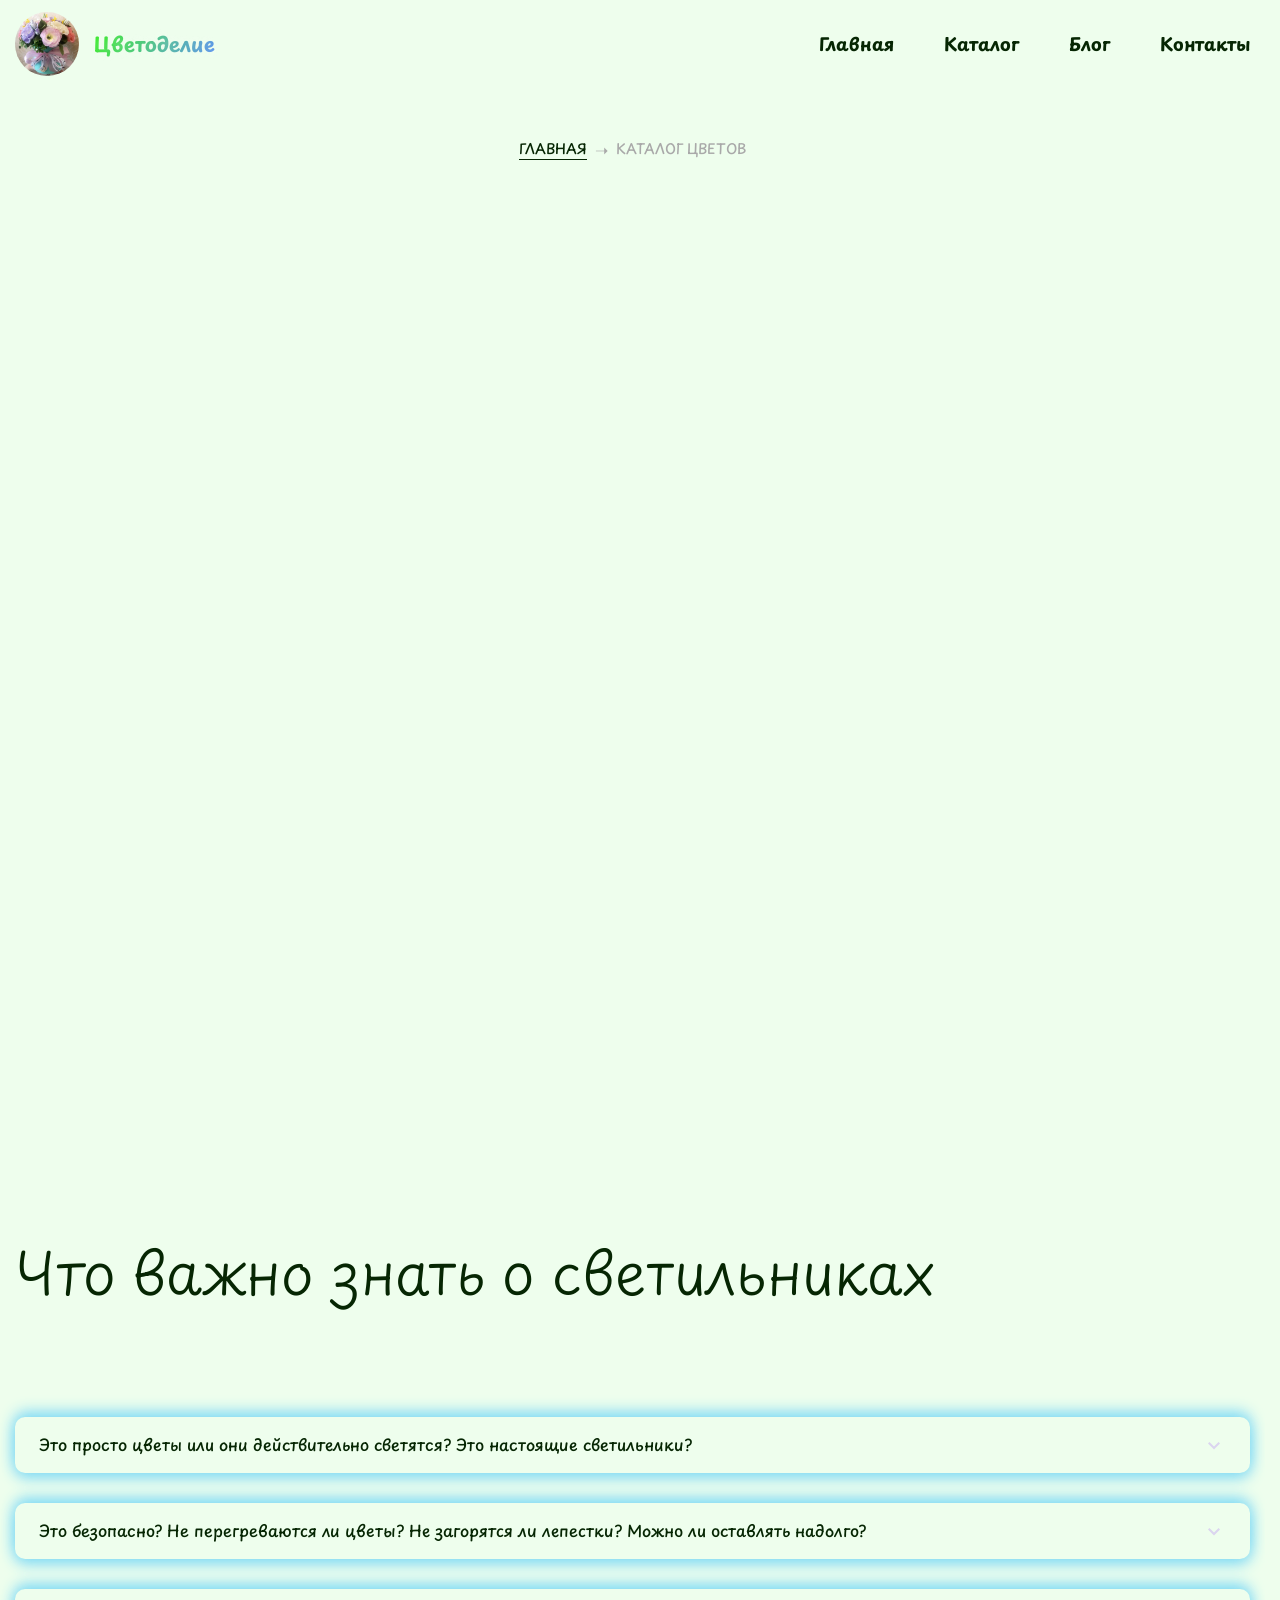
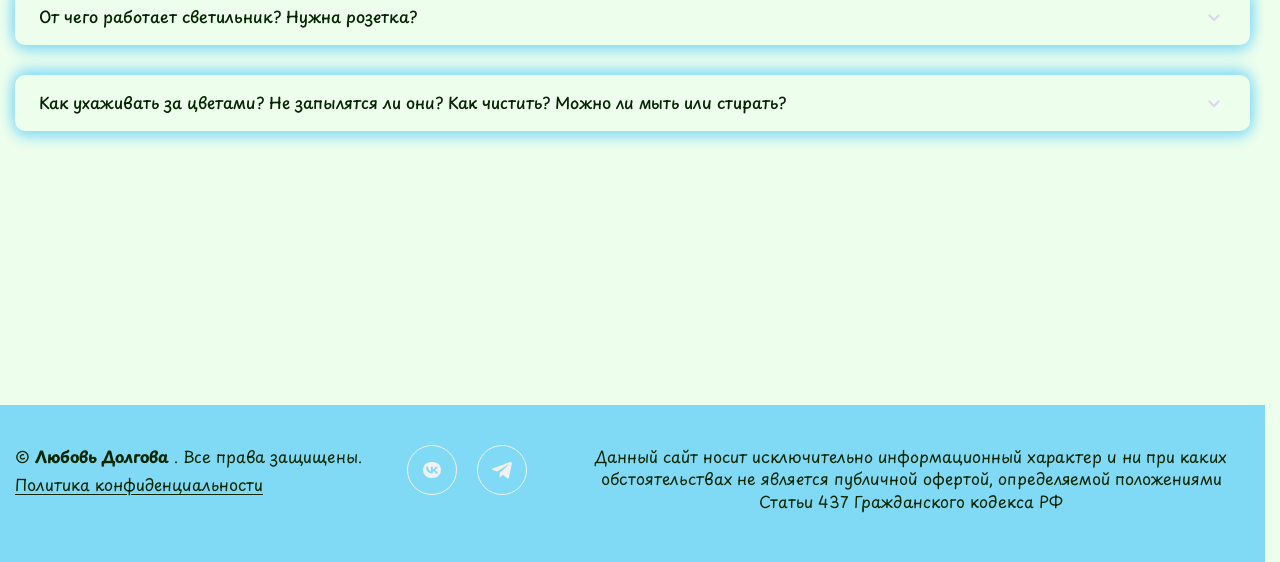
==== commit b2b4aabc: "Updates" ====
--- a/catalog.html
+++ b/catalog.html
@@ -33,27 +33,56 @@
 		<meta name="description" content="цветочные композиции с подсветкой — светильники">
 		<title>catalog</title>
 		<link rel="manifest" href="./assets/img/site.webmanifest">
-		<!--[if lt IE 11]>
-			<p class="container">
-				К сожалению, вы используете устаревший браузер. Пожалуйста,
-				<a href="http://browsehappy.com/" target="_blank">обновите ваш браузер</a>
-				, чтобы улучшить производительность, качество отображаемого материала и
-      повысить безопасность.
-			</p>
-		<![endif]-->
 		<style>
-			@charset "UTF-8";.section-faq__grid{display:grid;grid-template-columns:1fr;justify-content:center;gap:clamp(1.25rem,-.27rem + 6.49vw,5rem)}@media screen and (min-width:1024px){.section-faq__grid{grid-template-columns:1fr}}.section-faq .details__list{display:grid;grid-template-columns:1fr;row-gap:30px}.section-faq details{position:relative;box-shadow:var(--box-shadow);border-radius:10px}.section-faq summary{display:flex;position:relative;justify-content:space-between;align-items:flex-start;gap:10px;border-radius:10px;background:0 0;padding:1rem 1.5rem;color:var(--text-color);font-weight:500;font-size:clamp(.875rem,.824rem + .22vw,1rem)}.section-faq summary::-webkit-details-marker{display:none}.section-faq summary::before{position:relative;flex-shrink:0;order:2;background-image:url(assets/img/shevron-down.svg);width:24px;height:24px;content:""}.section-faq .details__content{padding:1rem .5rem}.section-faq .details__content ul{padding-left:20px}.section-faq .details__content ul li{margin-bottom:.3em}.section-faq .details__content ul li:last-of-type{margin-bottom:1em}.section-catalog__container{display:flex;row-gap:clamp(.938rem,.396rem + 2.31vw,1.875rem);flex-direction:column}.section-catalog__grid{display:grid;grid-template-columns:repeat(auto-fit,minmax(290px,1fr));gap:clamp(.938rem,.653rem + 1.21vw,1.563rem)}@media (min-width:1024px){.section-catalog__grid{grid-template-columns:repeat(auto-fit,minmax(300px,0.5fr))}}@media (min-width:1280px){.section-catalog__grid{grid-template-columns:repeat(auto-fit,minmax(320px,1fr))}}.section-catalog__item{position:relative}.catalog-item__wrapper{--item-border-radius:30px;display:block;position:relative;text-decoration:none}.catalog-item__wrapper:before{position:absolute;right:0;bottom:0;left:0;z-index:1;border-bottom-right-radius:var(--item-border-radius);border-bottom-left-radius:var(--item-border-radius);background:linear-gradient(180deg,transparent 15%,rgba(0,0,0,.9) 100%);height:50%;corner-shape:scoop;opacity:0;content:""}.catalog-item__title{position:absolute;right:30px;bottom:20px;left:30px;z-index:2;color:var(--primary-color);font-weight:600;font-size:clamp(1.125rem,.955rem + .73vw,1.5rem);text-align:center}.catalog-item__image{display:flex;border:1px solid var(--secondary-color);border-radius:var(--item-border-radius);aspect-ratio:1/1;corner-shape:scoop;width:100%;max-width:none!important;overflow:hidden;text-align:center}*{margin:0;padding:0}*,::after,::before{box-sizing:border-box}::after,::before{display:inline-block}html{height:100%;scroll-padding-top:calc(var(--header-height,60px));scroll-snap-type:y mandatory;scrollbar-gutter:stable}body{min-height:100vh;min-height:100dvh;line-height:1.4;-ms-text-size-adjust:100%;-moz-text-size-adjust:100%;-webkit-text-size-adjust:100%;-webkit-font-smoothing:antialiased;-moz-osx-font-smoothing:grayscale;overflow-x:hidden;text-rendering:optimizeLegibility}a{display:inline-block;color:inherit}a:not([class]){text-decoration-skip-ink:auto}ul li[class]{list-style:none}h2,h3{font-weight:inherit;font-size:inherit;text-wrap:balance}button{background-color:transparent;color:inherit;font-size:inherit;line-height:inherit;font-family:inherit}@media (prefers-reduced-motion:no-preference){html{scroll-behavior:smooth}html{interpolate-size:allow-keywords}}:root{--font-family:"PlaypenSans",sans-serif;--second-family:"Montserrat",system-ui;--content-width:1520px;--content-offset:15px;--swiper-pagination-bullet-size:24px;--swiper-pagination-bullet-horizontal-gap:0;--swiper-pagination-bullet-border-radius:2px;--swiper-pagination-color:#001f62;--swiper-pagination-bullet-inactive-color:#001f62;--header-height:72px;--min-height-section:calc(100svh - var(--header-height));--text-color:#dcfcd9;--bg-color:#1c221b;--primary-color:#2ce713;--secondary-color:#0a647f;--accent-color:#0e47aa;--light-color:#f0f1f0;--box-shadow:0 5px 15px var(--secondary-color),0 -5px 15px var(--secondary-color);--box-shadow-hover:0 5px 15px var(--primary-color),0 -5px 15px var(--primary-color);color-scheme:light dark;--vk-color:#0077ff;--tg-color:#29a0dc;--wa-color:#25d366;--yt-color:#ff0033}@media (prefers-color-scheme:light){:root{--text-color:#062603;--bg-color:#eefeed;--primary-color:#30ed19;--secondary-color:#80daf5;--accent-color:#538df1;--light-color:#f0f1f0}}@media (prefers-color-scheme:dark){:root{--text-color:#dcfcd9;--bg-color:#1c221b;--primary-color:#2ce713;--secondary-color:#0a647f;--accent-color:#0e47aa}}body{display:flex;position:relative;flex-direction:column;justify-content:start;min-width:320px;color:var(--text-color);font-family:var(--font-family);background-color:var(--bg-color);background-blend-mode:multiply}.wrapper{display:grid;grid-template-rows:var(--header-height) 1fr auto;flex:1 1 auto;height:100%;overflow:clip}.wrapper>main{grid-row:2;height:100%}.wrapper>footer{grid-row:3}.wrapper>*{min-width:0}[class*=__container]{margin-right:auto;margin-left:auto;width:min(var(--content-width),100% - var(--content-offset) * 2)}section{position:relative;padding-top:calc((100svh - var(--min-height-section))/ 2);padding-bottom:calc((100svh - var(--min-height-section))/ 2);min-height:var(--min-height-section)}.section-top{display:grid}.section__title{font-weight:300;line-height:1.2;text-wrap:auto}@media (min-width:75em){.section__title{font-size:58px}.section__title{margin-bottom:30px}}@media (min-width:20em) and (max-width:75em){.section__title{font-size:clamp(24px,11.6363636364px + 3.8636363636vw,58px)}.section__title{margin-bottom:clamp(15px,9.5454545455px + 1.7045454545vw,30px)}}@media (max-width:20em){.section__title{font-size:24px}.section__title{margin-bottom:15px}}.section__title{text-align:center;text-wrap:balance}.section__subtitle{font-weight:300;font-size:clamp(.875rem,.514rem + 1.48vw,1.625rem);line-height:1.3}@media (min-width:75em){.section__subtitle{margin-bottom:30px}}@media (min-width:20em) and (max-width:75em){.section__subtitle{margin-bottom:clamp(15px,9.5454545455px + 1.7045454545vw,30px)}}@media (max-width:20em){.section__subtitle{margin-bottom:15px}}p{text-wrap:pretty}p:not(:last-of-type){margin-bottom:1em}.color-effect{background:linear-gradient(120deg,var(--primary-color),var(--accent-color));background-clip:text;-webkit-background-clip:text;-webkit-text-fill-color:transparent;text-shadow:2px 5px 7px rgba(250,250,250,.2),-2px -5px 7px rgba(250,250,250,.2)}ul[class]{margin:0;padding:0;list-style:none}img,picture,svg{display:block;border-radius:inherit;max-width:100%}.image-container{display:flex;position:relative;justify-content:center;align-items:center;margin:0;background-color:var(--light-color);aspect-ratio:4/3;max-width:400px;overflow:hidden}.image-container img{width:100%;height:100%;object-fit:cover;object-position:center}@media (prefers-reduced-motion:reduce){*,::after,::before{animation-duration:0s!important;animation-iteration-count:1!important;scroll-behavior:auto!important}}.menu__body{position:fixed;top:0;right:-100%;background-color:var(--bg-color);padding:calc(var(--header-height) + 30px) 15px 30px 15px;width:100%;max-width:400px;height:100svh;overflow:auto}.menu__body ul{display:flex;flex-direction:column;align-items:center;gap:30px;background-color:var(--bg-color)}@media (min-width:768px){.menu__body{position:relative;right:0;background-color:transparent;padding:0;width:auto;max-width:none;height:auto;overflow:initial}.menu__body ul{flex-direction:row;gap:50px;background-color:transparent}}.menu-item>a{font-weight:700;font-size:18px;text-decoration:none}.icon-menu{display:block;position:relative;z-index:5;border:none;width:1.5rem;height:.875rem}.icon-menu span,.icon-menu::after,.icon-menu::before{position:absolute;right:0;background-color:var(--secondary-color);width:100%;height:2px;content:""}.icon-menu::before{top:0}.icon-menu::after{bottom:0}.icon-menu span{top:calc(50% - 1px)}@media (min-width:768px){.icon-menu{display:none}}.header{--size-logo:clamp(3rem, 2.545rem + 1.94vw, 4rem);position:absolute;top:0;right:0;left:0;grid-row:1;z-index:200;background-color:var(--bg-color);padding-top:12px;padding-bottom:12px;height:fit-content;color:var(--text-color)}.header__container{display:flex;justify-content:space-between;align-items:center}.header__logo{display:flex;align-items:center;gap:1ch;font-weight:700;font-size:20px;text-decoration:none}.header__logo img{border-radius:var(--size-logo);width:var(--size-logo);height:var(--size-logo)}.footer{position:relative;grid-row:3;background-color:var(--secondary-color);padding:0;color:var(--text-color)}.footer__grid{display:grid;grid-template-columns:1fr auto;gap:clamp(1.563rem,.794rem + 3.15vw,2.813rem);padding-top:clamp(1.563rem,.986rem + 2.37vw,2.5rem);padding-bottom:clamp(1.25rem,.398rem + 3.64vw,3.125rem)}@media (min-width:640px){.footer__grid{grid-template-columns:1fr auto}}@media (min-width:1024px){.catalog-item__title{bottom:-10px;opacity:0}.section__title{text-align:left}.footer__grid{grid-template-columns:300px auto 1fr;gap:20px 45px}}.footer__block{display:flex;flex-direction:column;justify-self:flex-start;gap:6px}@media (min-width:640px){.footer__block{justify-self:flex-start}}.footer__link{text-decoration:underline;text-underline-offset:3px}.footer .socials{grid-column:2;justify-self:center}@media (min-width:1024px){.footer .socials{grid-column:initial;justify-content:end;justify-content:start}}.footer .socials__link{border-color:var(--light-color)}.footer .socials__item svg path{fill:var(--light-color)}.footer__info{display:flex;grid-column:1/-1;justify-content:center;width:100%;font-size:clamp(.75rem,.571rem + .89vw,1rem);text-align:center}@media (min-width:1024px){.footer__info{grid-column:3}}.footer__info p{max-width:70ch}.socials{--size-social-item:clamp(
+			@charset "UTF-8";:root{--widget-main:var(--accent-color);--widget-dark:#3e4a40;--widget-light:#667368;--widget-soft:rgba(76, 89, 79, 0.22);--widget-shadow:rgba(0, 0, 0, 0.18);--widget-hover:var(--primary-color)}.section-faq__grid{display:grid;grid-template-columns:1fr;justify-content:center;gap:clamp(1.25rem,-.27rem + 6.49vw,5rem)}@media screen and (min-width:1024px){.section-faq__grid{grid-template-columns:1fr}}.section-faq .details__list{display:grid;grid-template-columns:1fr;row-gap:30px}.section-faq details{position:relative;box-shadow:var(--box-shadow);border-radius:10px}.section-faq summary{display:flex;position:relative;justify-content:space-between;align-items:flex-start;gap:10px;border-radius:10px;background:0 0;padding:1rem 1.5rem;color:var(--text-color);font-weight:500;font-size:clamp(.875rem,.824rem + .22vw,1rem)}.section-faq summary::-webkit-details-marker{display:none}.section-faq summary::before{position:relative;flex-shrink:0;order:2;background-image:url(assets/img/shevron-down.svg);width:24px;height:24px;content:""}.section-faq .details__content{padding:1rem .5rem}.section-faq .details__content ul{padding-left:20px}.section-faq .details__content ul li{margin-bottom:.3em}.section-faq .details__content ul li:last-of-type{margin-bottom:1em}.breadcrumbs{background-image:none!important;background-color:var(--bg-hero-color);padding-top:clamp(1.25rem,.097rem + 4.73vw,3.125rem)}.breadcrumbs__list{display:flex;flex-wrap:wrap;justify-content:center;align-items:center;gap:8px}.breadcrumbs__item{display:inline-flex;align-items:center;gap:8px;margin:0}.breadcrumbs__separator{display:flex;align-items:center;margin-top:0;width:auto;height:100%;color:#a9a9a9}.breadcrumbs a,.breadcrumbs p{margin:0;color:#a9a9a9;font-weight:500;font-size:14px;font-family:var(--font-family);text-transform:uppercase}.breadcrumbs a{color:var(--text-color);text-underline-offset:5px}.section-catalog__container{display:flex;row-gap:clamp(.938rem,.396rem + 2.31vw,1.875rem);flex-direction:column}.section-catalog__grid{display:grid;grid-template-columns:repeat(auto-fit,minmax(290px,1fr));gap:clamp(.938rem,.653rem + 1.21vw,1.563rem)}@media (min-width:1024px){.section-catalog__grid{grid-template-columns:repeat(auto-fit,minmax(300px,0.5fr))}}@media (min-width:1280px){.section-catalog__grid{grid-template-columns:repeat(auto-fit,minmax(320px,1fr))}}.section-catalog__item{position:relative}.catalog-item__wrapper{--item-border-radius:30px;display:block;position:relative;text-decoration:none}.catalog-item__wrapper:before{position:absolute;right:0;bottom:0;left:0;z-index:1;border-bottom-right-radius:var(--item-border-radius);border-bottom-left-radius:var(--item-border-radius);background:linear-gradient(180deg,transparent 15%,rgba(0,0,0,.9) 100%);height:50%;corner-shape:scoop;opacity:0;content:""}.catalog-item__title{position:absolute;right:30px;bottom:20px;left:30px;z-index:2;color:var(--primary-color);font-weight:600;font-size:clamp(1.125rem,.955rem + .73vw,1.5rem);text-align:center}.catalog-item__image{display:flex;border:1px solid var(--secondary-color);border-radius:var(--item-border-radius);aspect-ratio:1/1;corner-shape:scoop;width:100%;max-width:none!important;overflow:hidden;text-align:center}*{margin:0;padding:0}*,::after,::before{box-sizing:border-box}::after,::before{display:inline-block}html{height:100%;scroll-padding-top:calc(var(--header-height,60px));scroll-snap-type:y mandatory;scrollbar-gutter:stable}body{min-height:100vh;min-height:100dvh;line-height:1.4;-ms-text-size-adjust:100%;-moz-text-size-adjust:100%;-webkit-text-size-adjust:100%;-webkit-font-smoothing:antialiased;-moz-osx-font-smoothing:grayscale;overflow-x:hidden;text-rendering:optimizeLegibility}a{display:inline-block;color:inherit}a:not([class]){text-decoration-skip-ink:auto}ul li[class]{list-style:none}h2,h3{font-weight:inherit;font-size:inherit;text-wrap:balance}button{background-color:transparent;color:inherit;font-size:inherit;line-height:inherit;font-family:inherit}@media (prefers-reduced-motion:no-preference){html{scroll-behavior:smooth}html{interpolate-size:allow-keywords}}:root{--font-family:'PlaypenSans',sans-serif;--second-family:'Montserrat',system-ui;--content-width:1520px;--content-offset:15px;--swiper-pagination-bullet-size:24px;--swiper-pagination-bullet-horizontal-gap:0;--swiper-pagination-bullet-border-radius:2px;--swiper-pagination-color:#001f62;--swiper-pagination-bullet-inactive-color:#001f62;--header-height:88px;--min-height-section:calc(100svh - var(--header-height));--text-color:#dcfcd9;--bg-color:#1c221b;--primary-color:#2ce713;--secondary-color:#0a647f;--accent-color:#0e47aa;--light-color:#f0f1f0;--box-shadow:0 5px 15px var(--secondary-color),0 -5px 15px var(--secondary-color);--box-shadow-hover:0 5px 15px var(--primary-color),0 -5px 15px var(--primary-color);color-scheme:light dark;--vk-color:#0077ff;--tg-color:#29a0dc;--wa-color:#25d366;--yt-color:#ff0033}@media (prefers-color-scheme:light){:root{--text-color:#062603;--bg-color:#eefeed;--primary-color:#30ed19;--secondary-color:#80daf5;--accent-color:#538df1;--light-color:#f0f1f0}}@media (prefers-color-scheme:dark){:root{--text-color:#dcfcd9;--bg-color:#1c221b;--primary-color:#2ce713;--secondary-color:#0a647f;--accent-color:#0e47aa}}body{display:flex;position:relative;flex-direction:column;justify-content:start;min-width:320px;color:var(--text-color);font-family:var(--font-family);background-color:var(--bg-color);background-blend-mode:multiply}.wrapper{display:grid;grid-template-rows:var(--header-height) 1fr auto;flex:1 1 auto;height:100%;overflow:clip}.wrapper>main{grid-row:2;height:100%}.wrapper>footer{grid-row:3}.wrapper>*{min-width:0}[class*=__container]{margin-right:auto;margin-left:auto;width:min(var(--content-width),100% - var(--content-offset) * 2)}section{position:relative;padding-top:calc((100svh - var(--min-height-section))/ 2);padding-bottom:calc((100svh - var(--min-height-section))/ 2);min-height:var(--min-height-section)}.section-top{display:grid}.section__title{font-weight:300;line-height:1.2;text-wrap:auto}@media (min-width:75em){.section__title{font-size:58px}.section__title{margin-bottom:30px}}@media (min-width:20em) and (max-width:75em){.section__title{font-size:clamp(24px,11.6363636364px + 3.8636363636vw,58px)}.section__title{margin-bottom:clamp(15px,9.5454545455px + 1.7045454545vw,30px)}}@media (max-width:20em){.section__title{font-size:24px}.section__title{margin-bottom:15px}}.section__title{text-align:center;text-wrap:balance}.section__subtitle{font-weight:300;font-size:clamp(.875rem,.514rem + 1.48vw,1.625rem);line-height:1.3}@media (min-width:75em){.section__subtitle{margin-bottom:30px}}@media (min-width:20em) and (max-width:75em){.section__subtitle{margin-bottom:clamp(15px,9.5454545455px + 1.7045454545vw,30px)}}@media (max-width:20em){.section__subtitle{margin-bottom:15px}}p{text-wrap:pretty}p:not(:last-of-type){margin-bottom:1em}.color-effect{background:linear-gradient(120deg,var(--primary-color),var(--accent-color));background-clip:text;-webkit-background-clip:text;-webkit-text-fill-color:transparent;text-shadow:2px 5px 7px rgba(250,250,250,.2),-2px -5px 7px rgba(250,250,250,.2)}ul[class]{margin:0;padding:0;list-style:none}img,picture,svg{display:block;border-radius:inherit;max-width:100%}.image-container{display:flex;position:relative;justify-content:center;align-items:center;margin:0;background-color:var(--light-color);aspect-ratio:4/3;max-width:400px;overflow:hidden}.image-container img{width:100%;height:100%;object-fit:cover;object-position:center}.reveal{transform:translateY(36px);opacity:0;will-change:transform,opacity}@media (prefers-reduced-motion:reduce){*,::after,::before{animation-duration:0s!important;animation-iteration-count:1!important;scroll-behavior:auto!important}}.menu__body{position:fixed;top:0;right:-100%;background-color:var(--bg-color);padding:calc(var(--header-height) + 30px) 15px 30px 15px;width:100%;max-width:400px;height:100svh;overflow:auto}.menu__body ul{display:flex;flex-direction:column;align-items:center;gap:30px;background-color:var(--bg-color)}@media (min-width:768px){.menu__body{position:relative;right:0;background-color:transparent;padding:0;width:auto;max-width:none;height:auto;overflow:initial}.menu__body ul{flex-direction:row;gap:50px;background-color:transparent}}.menu-item>a{font-weight:700;font-size:18px;text-decoration:none}.icon-menu{display:block;position:relative;z-index:5;border:none;width:1.5rem;height:.875rem}.icon-menu span,.icon-menu::after,.icon-menu::before{position:absolute;right:0;background-color:var(--secondary-color);width:100%;height:2px;content:""}.icon-menu::before{top:0}.icon-menu::after{bottom:0}.icon-menu span{top:calc(50% - 1px)}@media (min-width:768px){.icon-menu{display:none}}.header{--size-logo:clamp(3rem, 2.545rem + 1.94vw, 4rem);position:absolute;top:0;right:0;left:0;grid-row:1;z-index:200;background-color:var(--bg-color);padding-top:12px;padding-bottom:12px;height:fit-content;color:var(--text-color)}.header__container{display:flex;justify-content:space-between;align-items:center}.header__logo{display:flex;align-items:center;gap:1ch;font-weight:700;font-size:20px;text-decoration:none}.header__logo img{border-radius:var(--size-logo);width:var(--size-logo);height:var(--size-logo)}.footer{position:relative;grid-row:3;background-color:var(--secondary-color);padding:0;color:var(--text-color)}.footer__grid{display:grid;grid-template-columns:1fr auto;gap:clamp(1.563rem,.794rem + 3.15vw,2.813rem);padding-top:clamp(1.563rem,.986rem + 2.37vw,2.5rem);padding-bottom:clamp(1.25rem,.398rem + 3.64vw,3.125rem)}@media (min-width:640px){.footer__grid{grid-template-columns:1fr auto}}@media (min-width:1024px){.catalog-item__title{bottom:-10px;opacity:0}.section__title{text-align:left}.footer__grid{grid-template-columns:auto auto 1fr;gap:20px 45px}}.footer__block{display:flex;flex-direction:column;justify-self:flex-start;gap:6px}@media (min-width:640px){.footer__block{justify-self:flex-start}}.footer__link{text-decoration:underline;text-underline-offset:3px}.footer .socials{grid-column:2;justify-self:center}@media (min-width:1024px){.footer .socials{grid-column:initial;justify-content:end;justify-content:start}}.footer .socials__link{border-color:var(--light-color)}.footer .socials__item svg path{fill:var(--light-color)}.footer__info{display:flex;grid-column:1/-1;justify-content:center;width:100%;font-size:clamp(.75rem,.571rem + .89vw,1rem);text-align:center}@media (min-width:1024px){.footer__info{grid-column:3}}.footer__info p{max-width:70ch}.socials{--size-social-item:clamp(
     1.875rem,
     -1.935rem + 19.05vw,
     3.125rem
   );display:flex;gap:clamp(.625rem,-1.928rem + 3.99vw,1.563rem)}.socials__item{flex-shrink:0;border-radius:var(--size-social-item);width:var(--size-social-item);height:var(--size-social-item)}.socials__link{display:flex;justify-content:center;align-items:center;border:1px solid #111;border-radius:inherit;width:100%;height:100%}
 		</style>
-		<link rel="modulepreload" crossorigin href="./js/common.min.js?v=1773425924432">
-		<script type="module" crossorigin="" src="./js/main.min.js?v=1773425924432"></script>
-		<script type="module" crossorigin="" src="./js/sectioncatalog.min.js?v=1773425924432"></script>
-		<link rel="stylesheet" crossorigin="" href="./css/main.min.css?v=1773425924432" media="print" onload="this.media='all'">
-		<link rel="stylesheet" crossorigin="" href="./css/sectioncatalog.min.css?v=1773425924432" media="print" onload="this.media='all'">
-		<link rel="stylesheet" crossorigin="" href="./css/catalog.min.css?v=1773425924432" media="print" onload="this.media='all'">
+		<script type="text/javascript">
+      function wpguruLink() {
+        var istS = 'Источник: Цветоделие - цветы светильники' // Слово должно находится в кавычках!
+        var copyR = '© flower-lamp.ru' // Слово должно находится в кавычках!
+        var body_element = document.getElementsByTagName('body')[0]
+        var choose = window.getSelection()
+        var myLink = document.location.href
+        var authorLink = ' [object Object]
+          [object Object]
+        ' + istS + '
+        ' + " [object Object]
+        [object Object]
+        ' + copyR
+        var copytext = choose + authorLink
+        var addDiv = document.createElement('div')
+        addDiv.style.position = 'absolute'
+        addDiv.style.left = '-99999px'
+        body_element.appendChild(addDiv)
+        addDiv.innerHTML = copytext
+        choose.selectAllChildren(addDiv)
+        window.setTimeout(function () {
+          body_element.removeChild(addDiv)
+        }, 0)
+      }
+      document.oncopy = wpguruLink
+		</script>
+		<!--[if lt IE 11]>
+			<p class="container">
+				К сожалению, вы используете устаревший браузер. Пожалуйста,
+				<a href="http://browsehappy.com/" target="_blank">обновите ваш браузер</a>
+				, чтобы улучшить производительность, качество отображаемого материала и повысить
+			безопасность.
+			</p>
+		<![endif]-->
+		<script type="module" crossorigin="" src="./js/catalog.min.js?v=1775148570475"></script>
+		<link rel="modulepreload" crossorigin="" href="./js/common.min.js?v=1775148570475">
+		<link rel="modulepreload" crossorigin="" href="./js/main.min.js?v=1775148570475">
+		<link rel="modulepreload" crossorigin="" href="./js/sectioncatalog.min.js?v=1775148570475">
+		<link rel="modulepreload" crossorigin="" href="./js/breadcrumbs.min.js?v=1775148570475">
+		<link rel="stylesheet" crossorigin="" href="./css/main.min.css?v=1775148570475" media="print" onload="this.media='all'">
+		<link rel="stylesheet" crossorigin="" href="./css/sectioncatalog.min.css?v=1775148570475" media="print" onload="this.media='all'">
+		<link rel="stylesheet" crossorigin="" href="./css/breadcrumbs.min.css?v=1775148570475" media="print" onload="this.media='all'">
+		<link rel="stylesheet" crossorigin="" href="./css/catalog.min.css?v=1775148570475" media="print" onload="this.media='all'">
 	</head>
 	<body>
 		<div class="wrapper">
@@ -93,14 +122,27 @@
 				</div>
 			</header>
 			<main data-fls-catalog="" class="page page--catalog">
+				<div data-fls-breadcrumbs="" class="breadcrumbs">
+					<div class="breadcrumbs__container">
+						<ul class="breadcrumbs__list" itemscope itemtype="https://schema.org/BreadcrumbList">
+							<li class="breadcrumbs__item" itemprop="itemListElement" itemscope itemtype="https://schema.org/ListItem">
+								<a href="/" itemscope itemtype="https://schema.org/WebPage" itemprop="item">Главная</a>
+								<span class="breadcrumbs__separator">&#10141;</span>
+							</li>
+							<li class="breadcrumbs__item" itemprop="itemListElement" itemscope itemtype="https://schema.org/ListItem">
+								<p>Каталог цветов</p>
+							</li>
+						</ul>
+					</div>
+				</div>
 				<section data-fls-sectioncatalog="" class="section-catalog" aria-labelledby="section-catalog-title" id="catalog">
 					<div class="section-catalog__container">
-						<div class="section-top">
+						<div class="section-top reveal">
 							<h2 class="section__title section-catalog__title" id="section-catalog-title">Каталог работ</h2>
 							<!-- <p class="section__subtitle">dfsdfcsdfsdfas dsf sdf asdf asdf</p> -->
 						</div>
-						<div data-fls-gallery="" class="section-catalog__grid">
-							<a href="./assets/img/catalog/chrysanthemums/photo_01.webp" class="catalog-item__wrapper">
+						<div class="section-catalog__grid reveal">
+							<a href="singleflower.html" class="catalog-item__wrapper">
 								<article class="section-catalog__item catalog-item">
 									<h3 class="catalog-item__title">Белая хризантема ручной работы с подсветкой</h3>
 									<div class="catalog-item__image image-container">
@@ -110,7 +152,7 @@
 									</div>
 								</article>
 							</a>
-							<a href="./assets/img/catalog/pions/photo_01.webp" class="catalog-item__wrapper">
+							<a href="singleflower.html" class="catalog-item__wrapper">
 								<article class="section-catalog__item catalog-item">
 									<h3 class="catalog-item__title">Светильник-пион ручной работы с подсветкой</h3>
 									<div class="catalog-item__image image-container">
@@ -120,7 +162,7 @@
 									</div>
 								</article>
 							</a>
-							<a href="./assets/img/catalog/eustoma/photo_01.webp" class="catalog-item__wrapper">
+							<a href="singleflower.html" class="catalog-item__wrapper">
 								<article class="section-catalog__item catalog-item">
 									<h3 class="catalog-item__title">Эустомы в шляпной коробке</h3>
 									<div class="catalog-item__image image-container">
@@ -130,7 +172,7 @@
 									</div>
 								</article>
 							</a>
-							<a href="./assets/img/catalog/03/photo_01.webp" class="catalog-item__wrapper">
+							<a href="singleflower.html" class="catalog-item__wrapper">
 								<article class="section-catalog__item catalog-item">
 									<h3 class="catalog-item__title">Эустомы</h3>
 									<div class="catalog-item__image image-container">
@@ -152,34 +194,24 @@
 						<div class="section-faq__grid">
 							<div class="details__list">
 								<details class="details" name="CSS Weekly" style="--i: 1">
+									<summary class="details__summary">Это просто цветы или они действительно светятся? Это настоящие светильники?</summary>
+									<div class="details__content">
+										<p>
+											Да, это полноценные светильники! Внутри каждого цветка спрятаны мягкие теплые светодиоды. Днем это изящная интерьерная композиция, а вечером — волшебный
+								источник света, создающий уют и атмосферу. Вы можете использовать его как ночник, декоративный светильник или даже как необычный торшер (в зависимости от
+								размера).
+										</p>
+									</div>
+								</details>
+								<details class="details" name="CSS Weekly" style="--i: 2">
 									<summary class="details__summary">
-										Это просто цветы или они действительно светятся? Это настоящие
-              светильники?
+										Это безопасно? Не перегреваются ли цветы? Не загорятся ли лепестки? Можно ли оставлять надолго?
 									</summary>
 									<div class="details__content">
 										<p>
-											Да, это полноценные светильники! Внутри каждого цветка спрятаны
-                мягкие теплые светодиоды. Днем это изящная интерьерная
-                композиция, а вечером — волшебный источник света, создающий уют
-                и атмосферу. Вы можете использовать его как ночник, декоративный
-                светильник или даже как необычный торшер (в зависимости от
-                размера).
-										</p>
-									</div>
-								</details>
-								<details class="details" name="CSS Weekly" style="--i: 2">
-									<summary class="details__summary">
-										Это безопасно? Не перегреваются ли цветы? Не загорятся ли
-              лепестки? Можно ли оставлять надолго?
-									</summary>
-									<div class="details__content">
-										<p>
-											Абсолютно безопасно. Я использую современные низковольтные
-                светодиоды (12V или 24V) и блоки питания с защитой. Они выделяют
-                минимум тепла, поэтому фоамиран (пластичная замша) не
-                нагревается и не деформируется. Вы можете смело оставлять
-                светильник включенным на всю ночь — он будет радовать вас мягким
-                светом и потреблять совсем мало электроэнергии.
+											Абсолютно безопасно. Я использую современные низковольтные светодиоды (12V или 24V) и блоки питания с защитой. Они выделяют минимум тепла, поэтому
+								фоамиран (пластичная замша) не нагревается и не деформируется. Вы можете смело оставлять светильник включенным на всю ночь — он будет радовать вас мягким
+								светом и потреблять совсем мало электроэнергии.
 										</p>
 									</div>
 								</details>
@@ -189,41 +221,32 @@
 										<p>Это зависит от модели. Есть варианты:</p>
 										<ul>
 											<li>
-												Беспроводные (на батарейках): удобно ставить в любом месте —
-                  на полке, в шкафу, на журнальном столике.
-											</li>
-											<li>
-												От сети (USB/адаптер): подходит для постоянного использования.
-                  В комплекте идет аккуратный прозрачный или белый провод,
-                  который почти незаметен.
+												Беспроводные (на батарейках): удобно ставить в любом месте — на полке, в шкафу, на журнальном столике.
+											</li>
+											<li>
+												От сети (USB/адаптер): подходит для постоянного использования. В комплекте идет аккуратный прозрачный или белый провод, который почти незаметен.
 											</li>
 										</ul>
 										<p>
-											В описании каждого светильника указан тип питания, чтобы вы
-                могли выбрать удобный для себя вариант.
+											В описании каждого светильника указан тип питания, чтобы вы могли выбрать удобный для себя вариант.
 										</p>
 									</div>
 								</details>
 								<details class="details" name="CSS Weekly" style="--i: 4">
 									<summary class="details__summary">
-										Как ухаживать за цветами? Не запылятся ли они? Как чистить? Можно
-              ли мыть или стирать?
+										Как ухаживать за цветами? Не запылятся ли они? Как чистить? Можно ли мыть или стирать?
 									</summary>
 									<div class="details__content">
 										<p>Уход очень простой. Фоамиран — материал неприхотливый.</p>
 										<ul>
 											<li>
-												Легкая пыль: можно смахнуть мягкой кисточкой (как для
-                  рисования) или сухой фланелевой тряпочкой.
-											</li>
-											<li>
-												Более серьезные загрязнения: можно аккуратно протестить слегка
-                  влажной салфеткой.
-											</li>
-											<li>
-												Чего делать НЕЛЬЗЯ: мыть под краном, тереть с моющими
-                  средствами и, конечно, стирать. Это все-таки не живые цветы, а
-                  рукотворное изделие.
+												Легкая пыль: можно смахнуть мягкой кисточкой (как для рисования) или сухой фланелевой тряпочкой.
+											</li>
+											<li>
+												Более серьезные загрязнения: можно аккуратно протестить слегка влажной салфеткой.
+											</li>
+											<li>
+												Чего делать НЕЛЬЗЯ: мыть под краном, тереть с моющими средствами и, конечно, стирать. Это все-таки не живые цветы, а рукотворное изделие.
 											</li>
 										</ul>
 										<p>При бережном отношении светильник будет радовать вас годами!</p>
@@ -238,9 +261,12 @@
 				<div class="footer__container">
 					<div class="footer__grid">
 						<div class="footer__block">
-							<div class="footer-info">
+							<p class="footer-copy">
+								©
+								<span id="year"></span>
 								<strong>Любовь Долгова</strong>
-							</div>
+								. Все права защищены.
+							</p>
 							<a href="policy.html" class="footer__link">Политика конфиденциальности</a>
 						</div>
 						<ul data-fls-socials="" class="socials">
@@ -271,9 +297,8 @@
 -->
 						<div class="footer__info">
 							<p>
-								Данный сайт носит исключительно информационный характер и ни при каких
-          обстоятельствах не является публичной офертой, определяемой
-          положениями Статьи 437 Гражданского кодекса РФ
+								Данный сайт носит исключительно информационный характер и ни при каких обстоятельствах не является публичной офертой, определяемой положениями Статьи 437
+					Гражданского кодекса РФ
 							</p>
 						</div>
 					</div>
@@ -282,13 +307,16 @@
 		</div>
 		<!-- <block name="popup"></block> -->
 		<noscript>
-			<link rel="stylesheet" crossorigin="" href="./css/main.min.css?v=1773425924432">
+			<link rel="stylesheet" crossorigin="" href="./css/main.min.css?v=1775148570475">
 		</noscript>
 		<noscript>
-			<link rel="stylesheet" crossorigin="" href="./css/sectioncatalog.min.css?v=1773425924432">
+			<link rel="stylesheet" crossorigin="" href="./css/sectioncatalog.min.css?v=1775148570475">
 		</noscript>
 		<noscript>
-			<link rel="stylesheet" crossorigin="" href="./css/catalog.min.css?v=1773425924432">
+			<link rel="stylesheet" crossorigin="" href="./css/breadcrumbs.min.css?v=1775148570475">
+		</noscript>
+		<noscript>
+			<link rel="stylesheet" crossorigin="" href="./css/catalog.min.css?v=1775148570475">
 		</noscript>
 	</body>
 </html>
--- a/css/main.min.css
+++ b/css/main.min.css
@@ -1 +1 @@
-@charset "UTF-8";*{margin:0;padding:0;-webkit-tap-highlight-color:transparent}*,:after,:before{box-sizing:border-box}:after,:before{display:inline-block}html{height:100%;scroll-padding-top:calc(var(--header-height, 3.75rem));scroll-snap-type:y mandatory;scrollbar-gutter:stable}body{line-height:1.4;min-height:100vh;min-height:100dvh;-ms-text-size-adjust:100%;-moz-text-size-adjust:100%;-webkit-text-size-adjust:100%;-webkit-font-smoothing:antialiased;-moz-osx-font-smoothing:grayscale;overflow-x:hidden;text-rendering:optimizeLegibility}button,option,select{cursor:pointer}a{color:inherit;display:inline-block}a:not([class]){text-decoration-skip-ink:auto}.list-reset,ul li[class]{list-style:none}.list-reset{margin:0;padding:0}.input-reset{-webkit-appearance:none;appearance:none;background-color:transparent;border:none;border-radius:0;color:inherit;font:inherit;outline:none;padding:0;width:100%}h1,h2,h3,h4,h5,h6{font-size:inherit;font-weight:inherit;text-wrap:balance}svg *{transition-property:fill,stroke}.btn-reset{background-color:transparent;border:none;color:inherit;cursor:pointer;display:inline-block;font:inherit;padding:0;text-decoration:none;-webkit-user-select:none;-moz-user-select:none;user-select:none}#__next,#root{isolation:isolate}button,input,textarea{background-color:transparent;color:inherit;font-family:inherit;font-size:inherit;line-height:inherit}input,textarea{width:100%}textarea{overflow:auto;resize:vertical}label{display:inline-block}@font-face{font-display:swap;font-family:PlaypenSans;font-style:normal;font-weight:100;src:url(../assets/fonts/PlaypenSans-Thin.woff2) format("woff2")}@font-face{font-display:swap;font-family:PlaypenSans;font-style:normal;font-weight:600;src:url(../assets/fonts/PlaypenSans-SemiBold.woff2) format("woff2")}@font-face{font-display:swap;font-family:PlaypenSans;font-style:normal;font-weight:400;src:url(../assets/fonts/PlaypenSans-Regular.woff2) format("woff2")}@font-face{font-display:swap;font-family:PlaypenSans;font-style:normal;font-weight:500;src:url(../assets/fonts/PlaypenSans-Medium.woff2) format("woff2")}@font-face{font-display:swap;font-family:PlaypenSans;font-style:normal;font-weight:300;src:url(../assets/fonts/PlaypenSans-Light.woff2) format("woff2")}@font-face{font-display:swap;font-family:PlaypenSans;font-style:normal;font-weight:200;src:url(../assets/fonts/PlaypenSans-ExtraLight.woff2) format("woff2")}@font-face{font-display:swap;font-family:PlaypenSans;font-style:normal;font-weight:800;src:url(../assets/fonts/PlaypenSans-ExtraBold.woff2) format("woff2")}@font-face{font-display:swap;font-family:PlaypenSans;font-style:normal;font-weight:700;src:url(../assets/fonts/PlaypenSans-Bold.woff2) format("woff2")}@font-face{font-display:swap;font-family:Montserrat;font-style:normal;font-weight:600;src:url(../assets/fonts/Montserrat-SemiBold.woff2) format("woff2")}@font-face{font-display:swap;font-family:Montserrat;font-style:normal;font-weight:400;src:url(../assets/fonts/Montserrat-Regular.woff2) format("woff2")}@font-face{font-display:swap;font-family:Montserrat;font-style:normal;font-weight:500;src:url(../assets/fonts/Montserrat-Medium.woff2) format("woff2")}@font-face{font-display:swap;font-family:Montserrat;font-style:normal;font-weight:300;src:url(../assets/fonts/Montserrat-Light.woff2) format("woff2")}@font-face{font-display:swap;font-family:Montserrat;font-style:normal;font-weight:800;src:url(../assets/fonts/Montserrat-ExtraBold.woff2) format("woff2")}@font-face{font-display:swap;font-family:Montserrat;font-style:normal;font-weight:700;src:url(../assets/fonts/Montserrat-Bold.woff2) format("woff2")}@font-face{font-display:swap;font-family:Montserrat;font-style:normal;font-weight:900;src:url(../assets/fonts/Montserrat-Black.woff2) format("woff2")}:root{--font-family:"PlaypenSans",sans-serif;--second-family:"Montserrat",system-ui;--content-width:95rem;--content-offset:0.9375rem;--swiper-pagination-bullet-size:1.5rem;--swiper-pagination-bullet-horizontal-gap:0;--swiper-pagination-bullet-border-radius:0.125rem;--swiper-pagination-color:#001f62;--swiper-pagination-bullet-inactive-color:#001f62;--header-height:4.5rem;--min-height-section:calc(100svh - var(--header-height));--text-color:#dcfcd9;--bg-color:#1c221b;--primary-color:#2ce713;--secondary-color:#0a647f;--accent-color:#0e47aa;--light-color:#f0f1f0;--box-shadow:0 0.3125rem 0.9375rem var(--secondary-color),0 -0.3125rem 0.9375rem var(--secondary-color);--box-shadow-hover:0 0.3125rem 0.9375rem var(--primary-color),0 -0.3125rem 0.9375rem var(--primary-color);color-scheme:light dark;--vk-color:#07f;--tg-color:#29a0dc;--wa-color:#25d366;--yt-color:#f03}.lg-sub-html{font-size:clamp(1.125rem,.955rem + .73vw,1.5rem)!important}.lg-outer.lg-grab img.lg-image{border-radius:clamp(1.875rem,-.114rem + 8.48vw,6.25rem)}.button{--btn-padding:clamp(0.938rem,0.576rem + 1.48vw,1.688rem) clamp(1.563rem,-1.866rem + 17.14vw,2.313rem);--btn-gap:0.625rem;--btn-border-width:0.0625rem;--btn-border-style:solid;--btn-border-color:var(--accent-color);--btn-border-radius:1.25rem;--btn-font-family:inherit;--btn-font-size:clamp(0.938rem,0.881rem + 0.24vw,1.063rem);--btn-font-weight:500;--btn-color:var(--text-color);--btn-bg-color:var(--accent-color);--btn-size-icon:1.5rem;align-items:center;background-color:var(--btn-bg-color);border-color:var(--btn-border-color);border-radius:var(--btn-border-radius);border-style:var(--btn-border-style);border-width:var(--btn-border-width,.0625rem);box-shadow:.25rem .25rem 1.25rem 0 rgba(0,0,0,.2);color:var(--btn-color);cursor:pointer;display:inline-flex;font-family:var(--font-panton);font-size:var(--btn-font-size,1.125rem);font-weight:var(--btn-font-weight,600);gap:var(--btn-gap);justify-content:center;line-height:1.4;padding:var(--btn-padding);position:relative;text-align:center;text-decoration:none;transition:border-color .2s ease,background-color .2s ease,color .2s ease,box-shadow .2s ease;vertical-align:middle}.button:not(:disabled):active,.button:not(:disabled):hover{background-color:var(--secondary-color);border-color:var(--primary-color);box-shadow:0 .3125rem .9375rem var(--secondary-color),0 -.3125rem .9375rem var(--secondary-color);color:var(--primary-color)}.button:focus{outline:none}.button:focus-visible{outline:.125rem solid var(--accent-color);outline-offset:.125rem}.button:disabled{cursor:auto;opacity:.5}.button--lite{--btn-padding:clamp(0.938rem,0.576rem + 1.48vw,1.688rem) clamp(1.563rem,-1.866rem + 17.14vw,2.313rem);--btn-bg-color:transparent;--btn-color:var(--primary-color);--btn-border-color:var(--primary-color)}.button--lite:not(:disabled):hover{background-color:var(--light-color);border-color:var(--secondary-color);box-shadow:.25rem .25rem 1.25rem 0 rgba(255,235,133,.2);color:var(--secondary-color)}.button--lite:not(:disabled):active{background-color:var(--accent-color);border-color:var(--accent-color);box-shadow:.25rem .25rem 1.25rem 0 rgba(235,187,52,.2);color:var(--text-color)}body{color:var(--text-color);display:flex;flex-direction:column;font-family:var(--font-family);justify-content:start;min-width:20rem;position:relative;-webkit-tap-highlight-color:rgba(0,0,0,0);background-blend-mode:multiply;background-color:var(--bg-color)}[data-fls-menu-open],[data-fls-popup-open] body,[data-fls-scrolllock] body{overflow:hidden;overscroll-behavior:none;touch-action:none}.wrapper{display:grid;flex:1 1 auto;grid-template-rows:var(--header-height) 1fr auto;height:100%;overflow:clip}.wrapper>main{grid-row:2;height:100%}.wrapper>footer{grid-row:3}.wrapper>*{min-width:0}.container,[class*=__container]{margin-left:auto;margin-right:auto;width:min(var(--content-width),100% - var(--content-offset) * 2)}section{min-height:var(--min-height-section);padding-bottom:calc((100svh - var(--min-height-section))/2);padding-top:calc((100svh - var(--min-height-section))/2);position:relative}.section-top{display:grid}.section__title{font-weight:300;line-height:1.2;text-align:center;text-wrap:auto;text-wrap:balance}.section__subtitle{font-size:clamp(.875rem,.514rem + 1.48vw,1.625rem);font-weight:300;line-height:1.3}p{text-wrap:pretty}p:not(:last-of-type){margin-bottom:1em}.color-effect{background:linear-gradient(120deg,var(--primary-color),var(--accent-color));background-clip:text;-webkit-background-clip:text;-webkit-text-fill-color:transparent;text-shadow:.125rem .3125rem .4375rem hsla(0,0%,98%,.2),-.125rem -.3125rem .4375rem hsla(0,0%,98%,.2)}.font-effect{-webkit-text-stroke-width:.125rem;-webkit-text-stroke-color:var(--text-color);color:var(--secondary-color);font-style:italic}a,button{transition:all .2s ease}.link-email,.link-phone{white-space:nowrap}.list-reset,dl[class],ol[class],ul[class]{list-style:none;margin:0;padding:0}.swiper{max-width:100%}canvas,img,picture,svg,video{border-radius:inherit;display:block;max-width:100%}.visually-hidden{border:0;height:.0625rem;margin:-.0625rem;overflow:hidden;padding:0;position:absolute;width:.0625rem;clip:rect(0 0 0 0)}@supports (-webkit-line-clamp:4){.news-card__text{display:-webkit-box;-webkit-line-clamp:4;overflow:hidden;text-overflow:ellipsis;white-space:normal;-webkit-box-orient:vertical}}.image-container{align-items:center;aspect-ratio:4/3;background-color:var(--light-color);display:flex;justify-content:center;margin:0;max-width:25rem;overflow:hidden;position:relative}.image-container img{height:100%;object-fit:cover;object-position:center;width:100%}.image-container:empty:before{align-items:center;background-color:var(--light-color);color:#888;content:"Изображение не загружено";display:flex;font-size:1.1rem;height:100%;justify-content:center;padding:1rem;text-align:center;width:100%}[id^=imedium-],[id^=ismall-],[id^=large-],[id^=medium-],[id^=txtblock-]{display:none!important}.menu__body{background-color:var(--bg-color);height:100svh;max-width:25rem;overflow:auto;padding:calc(var(--header-height) + 1.875rem) .9375rem 1.875rem .9375rem;position:fixed;right:-100%;top:0;transition:right .3s;width:100%}[data-fls-menu-open] .menu__body,[data-fls-menu-open] .menu__body:before{right:0}.menu__body ul{align-items:center;background-color:var(--bg-color);display:flex;flex-direction:column;gap:1.875rem}.menu-item>a,.menu__item>a{font-size:1.125rem;font-weight:700;text-decoration:none;transition:color .2s ease}.menu-item>a:hover,.menu__item>a:hover{color:var(--accent-color)}.menu-item.current_page_item>a,.menu-item.menu__item--active>a,.menu__item.current_page_item>a,.menu__item.menu__item--active>a{color:var(--primary-color)}.page-item a{font-size:1.125rem;font-weight:700;text-decoration:none}.page-item a:hover{color:var(--accent-color)}.page-item.current_page_item a{color:var(--primary-color)}.icon-menu{border:none;display:block;height:.875rem;position:relative;width:1.5rem;z-index:5}.icon-menu span,.icon-menu:after,.icon-menu:before{background-color:var(--secondary-color);content:"";height:.125rem;position:absolute;right:0;transition:all .3s ease 0s;width:100%}.icon-menu:before{top:0}.icon-menu:after{bottom:0}.icon-menu span{top:calc(50% - .0625rem)}[data-fls-menu-open] .icon-menu span{width:0}[data-fls-menu-open] .icon-menu:before{top:calc(50% - .0625rem);transform:rotate(-45deg)}[data-fls-menu-open] .icon-menu:after{bottom:calc(50% - .0625rem);transform:rotate(45deg)}.header{--size-logo:clamp(3rem,2.545rem + 1.94vw,4rem);background-color:var(--bg-color);color:var(--text-color);grid-row:1;height:fit-content;left:0;padding-bottom:.75rem;padding-top:.75rem;position:absolute;right:0;top:0;transition:padding-top .4s ease,padding-bottom .4s ease;z-index:200}.header.--header-scroll{--size-logo:3rem;padding-bottom:.375rem;padding-top:.375rem}.header.--header-show{box-shadow:0 .3125rem .9375rem var(--secondary-color)}.header__container{align-items:center;display:flex;justify-content:space-between}.header__logo{align-items:center;display:flex;font-size:1.25rem;font-weight:700;gap:1ch;text-decoration:none}.header__logo img{border-radius:var(--size-logo);height:var(--size-logo);transition:width .4s ease,height .4s ease;width:var(--size-logo)}[data-fls-header-scroll].--header-scroll{left:0;position:fixed;right:0;top:0;z-index:50}[data-fls-header-scroll-show].--header-scroll{transition:translate .3s;translate:0 -100%}[data-fls-header-scroll-show].--header-show{translate:0 0}.footer{background-color:var(--secondary-color);color:var(--text-color);grid-row:3;padding:0;position:relative}.footer__grid{display:grid;gap:clamp(1.563rem,.794rem + 3.15vw,2.813rem);grid-template-columns:1fr auto;padding-bottom:clamp(1.25rem,.398rem + 3.64vw,3.125rem);padding-top:clamp(1.563rem,.986rem + 2.37vw,2.5rem)}.footer__block{display:flex;flex-direction:column;gap:.375rem;justify-self:flex-start}.footer__block img{border-radius:50%}.footer__link{text-decoration:underline;text-underline-offset:.1875rem;transition:color .2s ease}.footer__link:hover{color:var(--primary-color)}.footer .socials{grid-column:2;justify-self:center}.footer .socials__link{border-color:var(--light-color)}.footer .socials__item svg path{fill:var(--light-color)}.footer__contacts{display:flex;flex-direction:column;gap:.375rem;grid-column:1;grid-row:2;justify-self:center}.footer__contacts .footer__link{text-decoration:none}.footer__contacts span{font-size:1.125rem;font-weight:500;line-height:100%}.footer__info{display:flex;font-size:clamp(.75rem,.571rem + .89vw,1rem);grid-column:1/-1;justify-content:center;text-align:center;width:100%}.footer__info p{max-width:70ch}.socials{--size-social-item:clamp(1.875rem,-1.935rem + 19.05vw,3.125rem);display:flex;gap:clamp(.625rem,-1.928rem + 3.99vw,1.563rem)}.socials__item{border-radius:var(--size-social-item);flex-shrink:0;height:var(--size-social-item);width:var(--size-social-item)}.socials__link{align-items:center;border:.0625rem solid #111;border-radius:inherit;display:flex;height:100%;justify-content:center;transition:background-color .3s ease,border-color .3s ease;width:100%}.socials__link:focus{outline:none}.socials__link:focus-visible{outline:.125rem solid var(--accent-color);outline-offset:.125rem}.socials__link:has(.vk-icon):hover{background-color:var(--vk-color);border-color:var(--vk-color)}.socials__link:has(.tg-icon):hover{background-color:var(--tg-color);border-color:var(--tg-color)}.socials__link:has(.yt-icon):hover{background-color:var(--yt-color);border-color:var(--yt-color)}.socials__link:has(.wa-icon):hover{background-color:var(--wa-color);border-color:var(--wa-color)}.is-animated-down{animation:animated-down .4s forwards;animation-delay:var(--anime-delay,.5s);opacity:0;transform:translateY(-1.875rem);transition:transform .5s ease,opacity .5s ease}@keyframes animated-down{to{opacity:1;transform:translateY(0)}}.is-animated-up{animation:animated-up .4s forwards;animation-delay:var(--anime-delay,.5s);opacity:0;transform:translateY(1.875rem);transition:transform .5s ease,opacity .5s ease}@keyframes animated-up{to{opacity:1;transform:translateY(0)}}@keyframes is-animated-right{to{opacity:1;transform:translateX(0)}}@keyframes is-animated-left{to{opacity:1;transform:translateX(0)}}@-webkit-keyframes rotate-border{to{-webkit-transform:rotate(1turn);transform:rotate(1turn)}}@keyframes rotate-border{to{-webkit-transform:rotate(1turn);transform:rotate(1turn)}}.glow-effect{--glow-line-color:#fff;--glow-line-thickness:0.125rem;--glow-line-length:1.25rem;--glow-blur-color:#fff;--glow-blur-size:0.3125rem;--glow-offset:0rem;--animation-speed:1200ms;--container-offset:6.25rem;position:relative}.glow-container{height:calc(100% + var(--container-offset));inset:calc(var(--container-offset)/-2);opacity:0;pointer-events:none;position:absolute;width:calc(100% + var(--container-offset))}.glow-blur,.glow-line{fill:transparent;height:calc(100% - var(--container-offset) + var(--glow-offset));stroke:#000;stroke-dasharray:var(--glow-line-length) calc(3.125rem - var(--glow-line-length));stroke-width:.3125rem;width:calc(100% - var(--container-offset) + var(--glow-offset));x:calc(var(--container-offset)/2 + var(--glow-offset)/-2);y:calc(var(--container-offset)/2 + var(--glow-offset)/-2)}.glow-effect:not(:disabled):is(:hover,:focus) :is(.glow-line,.glow-blur){stroke-dashoffset:-5rem;transition:stroke-dashoffset var(--animation-speed) ease-in}.glow-line{stroke:var(--glow-line-color);stroke-width:var(--glow-line-thickness)}.glow-blur{filter:blur(var(--glow-blur-size));stroke:var(--glow-blur-color);stroke-width:var(--glow-blur-size)}.glow-effect:not(:disabled):is(:hover,:focus) .glow-container{animation:glow-visibility ease-in-out var(--animation-speed)}@-webkit-keyframes glow-visibility{0%,to{opacity:0}25%,75%{opacity:1}}@keyframes glow-visibility{0%,to{opacity:0}25%,75%{opacity:1}}.glow-effect[data-glow-animation=false]{--glow-line-length:3.125rem}.glow-effect[data-glow-offset=true]{--glow-offset:0.625rem}.glow-effect[data-glow-animation=grow]:is(:hover,:focus) .glow-container{scale:1.3;-webkit-transition:scale var(--animation-speed) linear;transition:scale var(--animation-speed) linear}@media (max-width:20em){.section-top:has(.section__subtitle){margin-bottom:1.875rem}.section__title{font-size:1.5rem}.section__subtitle,.section__title{margin-bottom:.9375rem}}@media (min-width:20em) and (max-width:75em){.section-top:has(.section__subtitle){margin-bottom:clamp(1.875rem,1.42045454545625rem + 2.2727272727vw,3.125rem)}.section__title{font-size:clamp(1.5rem,.727272727275rem + 3.8636363636vw,3.625rem)}.section__subtitle,.section__title{margin-bottom:clamp(.9375rem,.59659090909375rem + 1.7045454545vw,1.875rem)}}@media (min-width:40rem){.footer__grid{grid-template-columns:1fr auto}.footer__block{justify-self:flex-start}.footer__contacts{grid-column:2;grid-row:1;justify-self:end}}@media screen and (min-width:48rem){.is-animated-right{animation:is-animated-right .4s forwards;animation-delay:var(--anime-delay,.5);transform:translateX(9.375rem)}.is-animated-left,.is-animated-right{opacity:0;transition:transform .5s ease,opacity .5s ease}.is-animated-left{animation:is-animated-left .4s forwards;animation-delay:var(--anime-delay,.5);transform:translateX(-9.375rem)}}@media (min-width:48rem){.menu__body{height:auto;max-width:none;overflow:initial;padding:0;position:relative;right:0;width:auto}.menu__body,.menu__body ul{background-color:transparent}.menu__body ul{flex-direction:row;gap:3.125rem}.page-item a{transition:color .2s ease}.icon-menu{display:none}}@media (min-width:64rem){.section__title{text-align:left}.footer__grid{gap:1.25rem 2.8125rem;grid-template-columns:18.75rem auto 1fr}.footer .socials{grid-column:initial;justify-content:end;justify-content:start}.footer__contacts,.footer__info{grid-column:3}}@media (min-width:75em){.section-top:has(.section__subtitle){margin-bottom:3.125rem}.section__title{font-size:3.625rem}.section__subtitle,.section__title{margin-bottom:1.875rem}}@media (any-hover:hover) and (pointer:fine){.socials__link:not(:disabled):hover{background-color:var(--accent-color);border-color:var(--accent-color)}}@media (any-hover:none){.icon-menu{cursor:default}}@media (prefers-color-scheme:dark){:root{--text-color:#dcfcd9;--bg-color:#1c221b;--primary-color:#2ce713;--secondary-color:#0a647f;--accent-color:#0e47aa}}@media (prefers-color-scheme:light){:root{--text-color:#062603;--bg-color:#eefeed;--primary-color:#30ed19;--secondary-color:#80daf5;--accent-color:#538df1;--light-color:#f0f1f0}}@media (prefers-reduced-motion:no-preference){html{scroll-behavior:smooth;interpolate-size:allow-keywords}}@media (prefers-reduced-motion:reduce){html:focus-within{scroll-behavior:auto}*,:after,:before{animation-duration:.01ms!important;animation-iteration-count:1!important;scroll-behavior:auto!important;transition-duration:.01ms!important}}+@charset "UTF-8";*{margin:0;padding:0;-webkit-tap-highlight-color:transparent}*,:after,:before{box-sizing:border-box}:after,:before{display:inline-block}html{height:100%;scroll-padding-top:calc(var(--header-height, 3.75rem));scroll-snap-type:y mandatory;scrollbar-gutter:stable}body{line-height:1.4;min-height:100vh;min-height:100dvh;-ms-text-size-adjust:100%;-moz-text-size-adjust:100%;-webkit-text-size-adjust:100%;-webkit-font-smoothing:antialiased;-moz-osx-font-smoothing:grayscale;overflow-x:hidden;text-rendering:optimizeLegibility}button,option,select{cursor:pointer}a{color:inherit;display:inline-block}a:not([class]){text-decoration-skip-ink:auto}.list-reset,ul li[class]{list-style:none}.list-reset{margin:0;padding:0}.input-reset{-webkit-appearance:none;appearance:none;background-color:transparent;border:none;border-radius:0;color:inherit;font:inherit;outline:none;padding:0;width:100%}h1,h2,h3,h4,h5,h6{font-size:inherit;font-weight:inherit;text-wrap:balance}svg *{transition-property:fill,stroke}.btn-reset{background-color:transparent;border:none;color:inherit;cursor:pointer;display:inline-block;font:inherit;padding:0;text-decoration:none;-webkit-user-select:none;-moz-user-select:none;user-select:none}#__next,#root{isolation:isolate}button,input,textarea{background-color:transparent;color:inherit;font-family:inherit;font-size:inherit;line-height:inherit}input,textarea{width:100%}textarea{overflow:auto;resize:vertical}label{display:inline-block}@font-face{font-display:swap;font-family:PlaypenSans;font-style:normal;font-weight:100;src:url(../assets/fonts/PlaypenSans-Thin.woff2) format("woff2")}@font-face{font-display:swap;font-family:PlaypenSans;font-style:normal;font-weight:600;src:url(../assets/fonts/PlaypenSans-SemiBold.woff2) format("woff2")}@font-face{font-display:swap;font-family:PlaypenSans;font-style:normal;font-weight:400;src:url(../assets/fonts/PlaypenSans-Regular.woff2) format("woff2")}@font-face{font-display:swap;font-family:PlaypenSans;font-style:normal;font-weight:500;src:url(../assets/fonts/PlaypenSans-Medium.woff2) format("woff2")}@font-face{font-display:swap;font-family:PlaypenSans;font-style:normal;font-weight:300;src:url(../assets/fonts/PlaypenSans-Light.woff2) format("woff2")}@font-face{font-display:swap;font-family:PlaypenSans;font-style:normal;font-weight:200;src:url(../assets/fonts/PlaypenSans-ExtraLight.woff2) format("woff2")}@font-face{font-display:swap;font-family:PlaypenSans;font-style:normal;font-weight:800;src:url(../assets/fonts/PlaypenSans-ExtraBold.woff2) format("woff2")}@font-face{font-display:swap;font-family:PlaypenSans;font-style:normal;font-weight:700;src:url(../assets/fonts/PlaypenSans-Bold.woff2) format("woff2")}@font-face{font-display:swap;font-family:Montserrat;font-style:normal;font-weight:600;src:url(../assets/fonts/Montserrat-SemiBold.woff2) format("woff2")}@font-face{font-display:swap;font-family:Montserrat;font-style:normal;font-weight:400;src:url(../assets/fonts/Montserrat-Regular.woff2) format("woff2")}@font-face{font-display:swap;font-family:Montserrat;font-style:normal;font-weight:500;src:url(../assets/fonts/Montserrat-Medium.woff2) format("woff2")}@font-face{font-display:swap;font-family:Montserrat;font-style:normal;font-weight:300;src:url(../assets/fonts/Montserrat-Light.woff2) format("woff2")}@font-face{font-display:swap;font-family:Montserrat;font-style:normal;font-weight:800;src:url(../assets/fonts/Montserrat-ExtraBold.woff2) format("woff2")}@font-face{font-display:swap;font-family:Montserrat;font-style:normal;font-weight:700;src:url(../assets/fonts/Montserrat-Bold.woff2) format("woff2")}@font-face{font-display:swap;font-family:Montserrat;font-style:normal;font-weight:900;src:url(../assets/fonts/Montserrat-Black.woff2) format("woff2")}:root{--font-family:"PlaypenSans",sans-serif;--second-family:"Montserrat",system-ui;--content-width:95rem;--content-offset:0.9375rem;--swiper-pagination-bullet-size:1.5rem;--swiper-pagination-bullet-horizontal-gap:0;--swiper-pagination-bullet-border-radius:0.125rem;--swiper-pagination-color:#001f62;--swiper-pagination-bullet-inactive-color:#001f62;--header-height:5.5rem;--min-height-section:calc(100svh - var(--header-height));--text-color:#dcfcd9;--bg-color:#1c221b;--primary-color:#2ce713;--secondary-color:#0a647f;--accent-color:#0e47aa;--light-color:#f0f1f0;--box-shadow:0 0.3125rem 0.9375rem var(--secondary-color),0 -0.3125rem 0.9375rem var(--secondary-color);--box-shadow-hover:0 0.3125rem 0.9375rem var(--primary-color),0 -0.3125rem 0.9375rem var(--primary-color);color-scheme:light dark;--vk-color:#07f;--tg-color:#29a0dc;--wa-color:#25d366;--yt-color:#f03}.lg-sub-html{font-size:clamp(1.125rem,.955rem + .73vw,1.5rem)!important}.lg-outer.lg-grab img.lg-image{border-radius:clamp(1.875rem,-.114rem + 8.48vw,6.25rem)}.button{--btn-padding:clamp(0.938rem,0.576rem + 1.48vw,1.688rem) clamp(1.563rem,-1.866rem + 17.14vw,2.313rem);--btn-gap:0.625rem;--btn-border-width:0.0625rem;--btn-border-style:solid;--btn-border-color:var(--accent-color);--btn-border-radius:1.25rem;--btn-font-family:inherit;--btn-font-size:clamp(0.938rem,0.881rem + 0.24vw,1.063rem);--btn-font-weight:500;--btn-color:var(--text-color);--btn-bg-color:var(--accent-color);--btn-size-icon:1.5rem;align-items:center;background-color:var(--btn-bg-color);border-color:var(--btn-border-color);border-radius:var(--btn-border-radius);border-style:var(--btn-border-style);border-width:var(--btn-border-width,.0625rem);box-shadow:.25rem .25rem 1.25rem 0 rgba(0,0,0,.2);color:var(--btn-color);cursor:pointer;display:inline-flex;font-family:var(--font-panton);font-size:var(--btn-font-size,1.125rem);font-weight:var(--btn-font-weight,600);gap:var(--btn-gap);justify-content:center;line-height:1.4;padding:var(--btn-padding);position:relative;text-align:center;text-decoration:none;transition:border-color .2s ease,background-color .2s ease,color .2s ease,box-shadow .2s ease;vertical-align:middle}.button:not(:disabled):active,.button:not(:disabled):hover{background-color:var(--secondary-color);border-color:var(--primary-color);box-shadow:0 .3125rem .9375rem var(--secondary-color),0 -.3125rem .9375rem var(--secondary-color);color:var(--primary-color)}.button:focus{outline:none}.button:focus-visible{outline:.125rem solid var(--accent-color);outline-offset:.125rem}.button:disabled{cursor:auto;opacity:.5}.button--lite{--btn-padding:clamp(0.938rem,0.576rem + 1.48vw,1.688rem) clamp(1.563rem,-1.866rem + 17.14vw,2.313rem);--btn-bg-color:transparent;--btn-color:var(--primary-color);--btn-border-color:var(--primary-color)}.button--lite:not(:disabled):hover{background-color:var(--light-color);border-color:var(--secondary-color);box-shadow:.25rem .25rem 1.25rem 0 rgba(255,235,133,.2);color:var(--secondary-color)}.button--lite:not(:disabled):active{background-color:var(--accent-color);border-color:var(--accent-color);box-shadow:.25rem .25rem 1.25rem 0 rgba(235,187,52,.2);color:var(--text-color)}body{color:var(--text-color);display:flex;flex-direction:column;font-family:var(--font-family);justify-content:start;min-width:20rem;position:relative;-webkit-tap-highlight-color:rgba(0,0,0,0);background-blend-mode:multiply;background-color:var(--bg-color)}[data-fls-menu-open],[data-fls-popup-open] body,[data-fls-scrolllock] body{overflow:hidden;overscroll-behavior:none;touch-action:none}.wrapper{display:grid;flex:1 1 auto;grid-template-rows:var(--header-height) 1fr auto;height:100%;overflow:clip}.wrapper>main{grid-row:2;height:100%}.wrapper>footer{grid-row:3}.wrapper>*{min-width:0}.container,[class*=__container]{margin-left:auto;margin-right:auto;width:min(var(--content-width),100% - var(--content-offset) * 2)}section{min-height:var(--min-height-section);padding-bottom:calc((100svh - var(--min-height-section))/2);padding-top:calc((100svh - var(--min-height-section))/2);position:relative}.section-top{display:grid}.section__title{font-weight:300;line-height:1.2;text-align:center;text-wrap:auto;text-wrap:balance}.section__subtitle{font-size:clamp(.875rem,.514rem + 1.48vw,1.625rem);font-weight:300;line-height:1.3}p{text-wrap:pretty}p:not(:last-of-type){margin-bottom:1em}.color-effect{background:linear-gradient(120deg,var(--primary-color),var(--accent-color));background-clip:text;-webkit-background-clip:text;-webkit-text-fill-color:transparent;text-shadow:.125rem .3125rem .4375rem hsla(0,0%,98%,.2),-.125rem -.3125rem .4375rem hsla(0,0%,98%,.2)}.font-effect{-webkit-text-stroke-width:.125rem;-webkit-text-stroke-color:var(--text-color);color:var(--secondary-color);font-style:italic}a,button{transition:all .2s ease}.link-email,.link-phone{white-space:nowrap}.list-reset,dl[class],ol[class],ul[class]{list-style:none;margin:0;padding:0}.swiper{max-width:100%}canvas,img,picture,svg,video{border-radius:inherit;display:block;max-width:100%}.visually-hidden{border:0;height:.0625rem;margin:-.0625rem;overflow:hidden;padding:0;position:absolute;width:.0625rem;clip:rect(0 0 0 0)}@supports (-webkit-line-clamp:4){.news-card__text{display:-webkit-box;-webkit-line-clamp:4;overflow:hidden;text-overflow:ellipsis;white-space:normal;-webkit-box-orient:vertical}}.image-container{align-items:center;aspect-ratio:4/3;background-color:var(--light-color);display:flex;justify-content:center;margin:0;max-width:25rem;overflow:hidden;position:relative}.image-container img{height:100%;object-fit:cover;object-position:center;width:100%}.image-container:empty:before{align-items:center;background-color:var(--light-color);color:#888;content:"Изображение не загружено";display:flex;font-size:1.1rem;height:100%;justify-content:center;padding:1rem;text-align:center;width:100%}.reveal{opacity:0;transform:translateY(2.25rem);transition:opacity .7s ease,transform .7s ease;will-change:transform,opacity}.reveal.visible{opacity:1;transform:translateY(0)}[id^=imedium-],[id^=ismall-],[id^=large-],[id^=medium-],[id^=txtblock-]{display:none!important}.menu__body{background-color:var(--bg-color);height:100svh;max-width:25rem;overflow:auto;padding:calc(var(--header-height) + 1.875rem) .9375rem 1.875rem .9375rem;position:fixed;right:-100%;top:0;transition:right .3s;width:100%}[data-fls-menu-open] .menu__body,[data-fls-menu-open] .menu__body:before{right:0}.menu__body ul{align-items:center;background-color:var(--bg-color);display:flex;flex-direction:column;gap:1.875rem}.menu-item>a,.menu__item>a{font-size:1.125rem;font-weight:700;text-decoration:none;transition:color .2s ease}.menu-item>a:hover,.menu__item>a:hover{color:var(--accent-color)}.menu-item.current_page_item>a,.menu-item.menu__item--active>a,.menu__item.current_page_item>a,.menu__item.menu__item--active>a{color:var(--primary-color)}.page-item a{font-size:1.125rem;font-weight:700;text-decoration:none}.page-item a:hover{color:var(--accent-color)}.page-item.current_page_item a{color:var(--primary-color)}.icon-menu{border:none;display:block;height:.875rem;position:relative;width:1.5rem;z-index:5}.icon-menu span,.icon-menu:after,.icon-menu:before{background-color:var(--secondary-color);content:"";height:.125rem;position:absolute;right:0;transition:all .3s ease 0s;width:100%}.icon-menu:before{top:0}.icon-menu:after{bottom:0}.icon-menu span{top:calc(50% - .0625rem)}[data-fls-menu-open] .icon-menu span{width:0}[data-fls-menu-open] .icon-menu:before{top:calc(50% - .0625rem);transform:rotate(-45deg)}[data-fls-menu-open] .icon-menu:after{bottom:calc(50% - .0625rem);transform:rotate(45deg)}.header{--size-logo:clamp(3rem,2.545rem + 1.94vw,4rem);background-color:var(--bg-color);color:var(--text-color);grid-row:1;height:fit-content;left:0;padding-bottom:.75rem;padding-top:.75rem;position:absolute;right:0;top:0;transition:padding-top .4s ease,padding-bottom .4s ease;z-index:200}.header.--header-scroll{--size-logo:3rem;padding-bottom:.375rem;padding-top:.375rem}.header.--header-show{box-shadow:0 .3125rem .9375rem var(--secondary-color)}.header__container{align-items:center;display:flex;justify-content:space-between}.header__logo{align-items:center;display:flex;font-size:1.25rem;font-weight:700;gap:1ch;text-decoration:none}.header__logo img{border-radius:var(--size-logo);height:var(--size-logo);transition:width .4s ease,height .4s ease;width:var(--size-logo)}[data-fls-header-scroll].--header-scroll{left:0;position:fixed;right:0;top:0;z-index:50}[data-fls-header-scroll-show].--header-scroll{transition:translate .3s;translate:0 -100%}[data-fls-header-scroll-show].--header-show{translate:0 0}.footer{background-color:var(--secondary-color);color:var(--text-color);grid-row:3;padding:0;position:relative}.footer__grid{display:grid;gap:clamp(1.563rem,.794rem + 3.15vw,2.813rem);grid-template-columns:1fr auto;padding-bottom:clamp(1.25rem,.398rem + 3.64vw,3.125rem);padding-top:clamp(1.563rem,.986rem + 2.37vw,2.5rem)}.footer__block{display:flex;flex-direction:column;gap:.375rem;justify-self:flex-start}.footer__block img{border-radius:50%}.footer__link{text-decoration:underline;text-underline-offset:.1875rem;transition:color .2s ease}.footer__link:hover{color:var(--primary-color)}.footer .socials{grid-column:2;justify-self:center}.footer .socials__link{border-color:var(--light-color)}.footer .socials__item svg path{fill:var(--light-color)}.footer__contacts{display:flex;flex-direction:column;gap:.375rem;grid-column:1;grid-row:2;justify-self:center}.footer__contacts .footer__link{text-decoration:none}.footer__contacts span{font-size:1.125rem;font-weight:500;line-height:100%}.footer__info{display:flex;font-size:clamp(.75rem,.571rem + .89vw,1rem);grid-column:1/-1;justify-content:center;text-align:center;width:100%}.footer__info p{max-width:70ch}.socials{--size-social-item:clamp(1.875rem,-1.935rem + 19.05vw,3.125rem);display:flex;gap:clamp(.625rem,-1.928rem + 3.99vw,1.563rem)}.socials__item{border-radius:var(--size-social-item);flex-shrink:0;height:var(--size-social-item);width:var(--size-social-item)}.socials__link{align-items:center;border:.0625rem solid #111;border-radius:inherit;display:flex;height:100%;justify-content:center;transition:background-color .3s ease,border-color .3s ease;width:100%}.socials__link:focus{outline:none}.socials__link:focus-visible{outline:.125rem solid var(--accent-color);outline-offset:.125rem}.socials__link:has(.vk-icon):hover{background-color:var(--vk-color);border-color:var(--vk-color)}.socials__link:has(.tg-icon):hover{background-color:var(--tg-color);border-color:var(--tg-color)}.socials__link:has(.yt-icon):hover{background-color:var(--yt-color);border-color:var(--yt-color)}.socials__link:has(.wa-icon):hover{background-color:var(--wa-color);border-color:var(--wa-color)}.is-animated-down{animation:animated-down .4s forwards;animation-delay:var(--anime-delay,.5s);opacity:0;transform:translateY(-1.875rem);transition:transform .5s ease,opacity .5s ease}@keyframes animated-down{to{opacity:1;transform:translateY(0)}}.is-animated-up{animation:animated-up .4s forwards;animation-delay:var(--anime-delay,.5s);opacity:0;transform:translateY(1.875rem);transition:transform .5s ease,opacity .5s ease}@keyframes animated-up{to{opacity:1;transform:translateY(0)}}@keyframes is-animated-right{to{opacity:1;transform:translateX(0)}}@keyframes is-animated-left{to{opacity:1;transform:translateX(0)}}@-webkit-keyframes rotate-border{to{-webkit-transform:rotate(1turn);transform:rotate(1turn)}}@keyframes rotate-border{to{-webkit-transform:rotate(1turn);transform:rotate(1turn)}}.glow-effect{--glow-line-color:#fff;--glow-line-thickness:0.125rem;--glow-line-length:1.25rem;--glow-blur-color:#fff;--glow-blur-size:0.3125rem;--glow-offset:0rem;--animation-speed:1200ms;--container-offset:6.25rem;position:relative}.glow-container{height:calc(100% + var(--container-offset));inset:calc(var(--container-offset)/-2);opacity:0;pointer-events:none;position:absolute;width:calc(100% + var(--container-offset))}.glow-blur,.glow-line{fill:transparent;height:calc(100% - var(--container-offset) + var(--glow-offset));stroke:#000;stroke-dasharray:var(--glow-line-length) calc(3.125rem - var(--glow-line-length));stroke-width:.3125rem;width:calc(100% - var(--container-offset) + var(--glow-offset));x:calc(var(--container-offset)/2 + var(--glow-offset)/-2);y:calc(var(--container-offset)/2 + var(--glow-offset)/-2)}.glow-effect:not(:disabled):is(:hover,:focus) :is(.glow-line,.glow-blur){stroke-dashoffset:-5rem;transition:stroke-dashoffset var(--animation-speed) ease-in}.glow-line{stroke:var(--glow-line-color);stroke-width:var(--glow-line-thickness)}.glow-blur{filter:blur(var(--glow-blur-size));stroke:var(--glow-blur-color);stroke-width:var(--glow-blur-size)}.glow-effect:not(:disabled):is(:hover,:focus) .glow-container{animation:glow-visibility ease-in-out var(--animation-speed)}@-webkit-keyframes glow-visibility{0%,to{opacity:0}25%,75%{opacity:1}}@keyframes glow-visibility{0%,to{opacity:0}25%,75%{opacity:1}}.glow-effect[data-glow-animation=false]{--glow-line-length:3.125rem}.glow-effect[data-glow-offset=true]{--glow-offset:0.625rem}.glow-effect[data-glow-animation=grow]:is(:hover,:focus) .glow-container{scale:1.3;-webkit-transition:scale var(--animation-speed) linear;transition:scale var(--animation-speed) linear}@media (max-width:20em){.section-top:has(.section__subtitle){margin-bottom:1.875rem}.section__title{font-size:1.5rem}.section__subtitle,.section__title{margin-bottom:.9375rem}}@media (min-width:20em) and (max-width:75em){.section-top:has(.section__subtitle){margin-bottom:clamp(1.875rem,1.42045454545625rem + 2.2727272727vw,3.125rem)}.section__title{font-size:clamp(1.5rem,.727272727275rem + 3.8636363636vw,3.625rem)}.section__subtitle,.section__title{margin-bottom:clamp(.9375rem,.59659090909375rem + 1.7045454545vw,1.875rem)}}@media (min-width:40rem){.footer__grid{grid-template-columns:1fr auto}.footer__block{justify-self:flex-start}.footer__contacts{grid-column:2;grid-row:1;justify-self:end}}@media screen and (min-width:48rem){.is-animated-right{animation:is-animated-right .4s forwards;animation-delay:var(--anime-delay,.5);transform:translateX(9.375rem)}.is-animated-left,.is-animated-right{opacity:0;transition:transform .5s ease,opacity .5s ease}.is-animated-left{animation:is-animated-left .4s forwards;animation-delay:var(--anime-delay,.5);transform:translateX(-9.375rem)}}@media (min-width:48rem){.menu__body{height:auto;max-width:none;overflow:initial;padding:0;position:relative;right:0;width:auto}.menu__body,.menu__body ul{background-color:transparent}.menu__body ul{flex-direction:row;gap:3.125rem}.page-item a{transition:color .2s ease}.icon-menu{display:none}}@media (min-width:64rem){.section__title{text-align:left}.footer__grid{gap:1.25rem 2.8125rem;grid-template-columns:auto auto 1fr}.footer .socials{grid-column:initial;justify-content:end;justify-content:start}.footer__contacts,.footer__info{grid-column:3}}@media (min-width:75em){.section-top:has(.section__subtitle){margin-bottom:3.125rem}.section__title{font-size:3.625rem}.section__subtitle,.section__title{margin-bottom:1.875rem}}@media (any-hover:hover) and (pointer:fine){.socials__link:not(:disabled):hover{background-color:var(--accent-color);border-color:var(--accent-color)}}@media (any-hover:none){.icon-menu{cursor:default}}@media (prefers-color-scheme:dark){:root{--text-color:#dcfcd9;--bg-color:#1c221b;--primary-color:#2ce713;--secondary-color:#0a647f;--accent-color:#0e47aa}}@media (prefers-color-scheme:light){:root{--text-color:#062603;--bg-color:#eefeed;--primary-color:#30ed19;--secondary-color:#80daf5;--accent-color:#538df1;--light-color:#f0f1f0}}@media (prefers-reduced-motion:no-preference){html{scroll-behavior:smooth;interpolate-size:allow-keywords}}@media (prefers-reduced-motion:reduce){html:focus-within{scroll-behavior:auto}*,:after,:before{animation-duration:.01ms!important;animation-iteration-count:1!important;scroll-behavior:auto!important;transition-duration:.01ms!important}}
--- a/css/sectioncatalog.min.css
+++ b/css/sectioncatalog.min.css
@@ -1 +1 @@
-@font-face{font-display:block;font-family:lg;font-style:normal;font-weight:400;src:url(../assets/fonts/lg.woff2?io9a6k) format("woff2")}.lg-icon{font-family:lg!important;font-style:normal;font-variant:normal;font-weight:400;line-height:1;text-transform:none;-webkit-font-smoothing:antialiased;-moz-osx-font-smoothing:grayscale}.lg-container{font-family:system-ui,-apple-system,Segoe UI,Roboto,Helvetica Neue,Arial,Noto Sans,Liberation Sans,sans-serif,Apple Color Emoji,Segoe UI Emoji,Segoe UI Symbol,Noto Color Emoji}.lg-next,.lg-prev{background-color:rgba(0,0,0,.45);border:none;border-radius:.125rem;color:#999;cursor:pointer;display:block;font-size:1.375rem;margin-top:-.625rem;outline:none;padding:.5rem .625rem .5625rem;position:absolute;top:50%;z-index:1084}.lg-next.disabled,.lg-prev.disabled{cursor:default;opacity:0!important}.lg-next:hover:not(.disabled),.lg-prev:hover:not(.disabled){color:#fff}.lg-single-item .lg-next,.lg-single-item .lg-prev{display:none}.lg-next{right:1.25rem}.lg-next:before{content:"\e095"}.lg-prev{left:1.25rem}.lg-prev:after{content:"\e094"}@-webkit-keyframes lg-right-end{0%{left:0}50%{left:-1.875rem}to{left:0}}@-moz-keyframes lg-right-end{0%{left:0}50%{left:-1.875rem}to{left:0}}@-ms-keyframes lg-right-end{0%{left:0}50%{left:-1.875rem}to{left:0}}@keyframes lg-right-end{0%{left:0}50%{left:-1.875rem}to{left:0}}@-webkit-keyframes lg-left-end{0%{left:0}50%{left:1.875rem}to{left:0}}@-moz-keyframes lg-left-end{0%{left:0}50%{left:1.875rem}to{left:0}}@-ms-keyframes lg-left-end{0%{left:0}50%{left:1.875rem}to{left:0}}@keyframes lg-left-end{0%{left:0}50%{left:1.875rem}to{left:0}}.lg-outer.lg-right-end .lg-object{-webkit-animation:lg-right-end .3s;-o-animation:lg-right-end .3s;animation:lg-right-end .3s;position:relative}.lg-outer.lg-left-end .lg-object{-webkit-animation:lg-left-end .3s;-o-animation:lg-left-end .3s;animation:lg-left-end .3s;position:relative}.lg-toolbar{left:0;position:absolute;top:0;width:100%;z-index:1082}.lg-media-overlap .lg-toolbar{background-image:linear-gradient(0deg,transparent,rgba(0,0,0,.4))}.lg-toolbar .lg-icon{background:none;border:none;box-shadow:none;color:#999;cursor:pointer;float:right;font-size:1.5rem;height:2.9375rem;line-height:1.6875rem;outline:medium none;padding:.625rem 0;text-align:center;text-decoration:none!important;-webkit-transition:color .2s linear;-o-transition:color .2s linear;transition:color .2s linear;width:3.125rem;will-change:color}.lg-toolbar .lg-icon.lg-icon-18{font-size:1.125rem}.lg-toolbar .lg-icon:hover{color:#fff}.lg-toolbar .lg-close:after{content:"\e070"}.lg-toolbar .lg-maximize{font-size:1.375rem}.lg-toolbar .lg-maximize:after{content:"\e90a"}.lg-toolbar .lg-download:after{content:"\e0f2"}.lg-sub-html{color:#eee;font-size:1rem;opacity:0;padding:.625rem 2.5rem;text-align:center;-webkit-transition:opacity .2s ease-out 0s;-o-transition:opacity .2s ease-out 0s;transition:opacity .2s ease-out 0s;z-index:1080}.lg-sub-html h4{font-size:.8125rem;font-weight:700;margin:0}.lg-sub-html p{font-size:.75rem;margin:.3125rem 0 0}.lg-sub-html a{color:inherit}.lg-sub-html a:hover{text-decoration:underline}.lg-media-overlap .lg-sub-html{background-image:linear-gradient(180deg,transparent,rgba(0,0,0,.6))}.lg-item .lg-sub-html{bottom:0;left:0;position:absolute;right:0}.lg-error-msg{color:#999;font-size:.875rem}.lg-counter{color:#999;display:inline-block;font-size:1rem;height:2.9375rem;padding-left:1.25rem;padding-top:.75rem;vertical-align:middle}.lg-closing .lg-next,.lg-closing .lg-prev,.lg-closing .lg-sub-html,.lg-closing .lg-toolbar{opacity:0;-webkit-transition:-webkit-transform .08 cubic-bezier(0,0,.25,1) 0s,opacity .08 cubic-bezier(0,0,.25,1) 0s,color .08 linear;-moz-transition:-moz-transform .08 cubic-bezier(0,0,.25,1) 0s,opacity .08 cubic-bezier(0,0,.25,1) 0s,color .08 linear;-o-transition:-o-transform .08 cubic-bezier(0,0,.25,1) 0s,opacity .08 cubic-bezier(0,0,.25,1) 0s,color .08 linear;transition:transform .08 cubic-bezier(0,0,.25,1) 0s,opacity .08 cubic-bezier(0,0,.25,1) 0s,color .08 linear}body:not(.lg-from-hash) .lg-outer.lg-start-zoom .lg-item:not(.lg-zoomable) .lg-img-wrap,body:not(.lg-from-hash) .lg-outer.lg-start-zoom .lg-item:not(.lg-zoomable) .lg-media-cont,body:not(.lg-from-hash) .lg-outer.lg-start-zoom .lg-item:not(.lg-zoomable) .lg-video-cont{opacity:0;-moz-transform:scale3d(.5,.5,.5);-o-transform:scale3d(.5,.5,.5);-ms-transform:scale3d(.5,.5,.5);-webkit-transform:scale3d(.5,.5,.5);transform:scale3d(.5,.5,.5);-webkit-transition:-webkit-transform .25s cubic-bezier(0,0,.25,1) 0s,opacity .25s cubic-bezier(0,0,.25,1)!important;-moz-transition:-moz-transform .25s cubic-bezier(0,0,.25,1) 0s,opacity .25s cubic-bezier(0,0,.25,1)!important;-o-transition:-o-transform .25s cubic-bezier(0,0,.25,1) 0s,opacity .25s cubic-bezier(0,0,.25,1)!important;transition:transform .25s cubic-bezier(0,0,.25,1) 0s,opacity .25s cubic-bezier(0,0,.25,1)!important;will-change:transform,opacity}body:not(.lg-from-hash) .lg-outer.lg-start-zoom .lg-item:not(.lg-zoomable).lg-complete .lg-img-wrap,body:not(.lg-from-hash) .lg-outer.lg-start-zoom .lg-item:not(.lg-zoomable).lg-complete .lg-media-cont,body:not(.lg-from-hash) .lg-outer.lg-start-zoom .lg-item:not(.lg-zoomable).lg-complete .lg-video-cont{opacity:1;-moz-transform:scaleX(1);-o-transform:scaleX(1);-ms-transform:scaleX(1);-webkit-transform:scaleX(1);transform:scaleX(1)}.lg-icon:focus-visible{border-radius:.1875rem;color:#fff;outline:.0625rem dashed hsla(0,0%,100%,.6)}.lg-toolbar .lg-icon:focus-visible{border-radius:.5rem;outline-offset:-.3125rem}.lg-group:after{clear:both;content:"";display:table}.lg-container{outline:none}.lg-on{scroll-behavior:unset}.lg-overlay-open{overflow:hidden}.lg-hide-sub-html .lg-sub-html,.lg-next,.lg-pager-outer,.lg-prev,.lg-toolbar{opacity:0;-webkit-transition:-webkit-transform .25s cubic-bezier(0,0,.25,1) 0s,opacity .25s cubic-bezier(0,0,.25,1) 0s;-moz-transition:-moz-transform .25s cubic-bezier(0,0,.25,1) 0s,opacity .25s cubic-bezier(0,0,.25,1) 0s;-o-transition:-o-transform .25s cubic-bezier(0,0,.25,1) 0s,opacity .25s cubic-bezier(0,0,.25,1) 0s;transition:transform .25s cubic-bezier(0,0,.25,1) 0s,opacity .25s cubic-bezier(0,0,.25,1) 0s;will-change:transform,opacity}.lg-show-in .lg-next,.lg-show-in .lg-pager-outer,.lg-show-in .lg-prev,.lg-show-in .lg-toolbar,.lg-show-in.lg-hide-sub-html .lg-sub-html{opacity:1}.lg-show-in .lg-hide-items .lg-prev{opacity:0;-webkit-transform:translate3d(-.625rem,0,0);transform:translate3d(-.625rem,0,0)}.lg-show-in .lg-hide-items .lg-next{opacity:0;-webkit-transform:translate3d(.625rem,0,0);transform:translate3d(.625rem,0,0)}.lg-show-in .lg-hide-items .lg-toolbar{opacity:0;-webkit-transform:translate3d(0,-.625rem,0);transform:translate3d(0,-.625rem,0)}.lg-show-in .lg-hide-items.lg-hide-sub-html .lg-sub-html{opacity:0;-webkit-transform:translate3d(0,1.25rem,0);transform:translate3d(0,1.25rem,0)}.lg-outer{height:100%;left:0;opacity:.001;outline:none;overflow:hidden;position:fixed;text-align:left;top:0;-webkit-transition:opacity .15s ease 0s;-o-transition:opacity .15s ease 0s;transition:opacity .15s ease 0s;width:100%;will-change:auto;z-index:1050}.lg-outer *{-webkit-box-sizing:border-box;-moz-box-sizing:border-box;box-sizing:border-box}.lg-outer.lg-visible,.lg-outer.lg-zoom-from-image{opacity:1}.lg-outer.lg-css3 .lg-item:not(.lg-start-end-progress).lg-current,.lg-outer.lg-css3 .lg-item:not(.lg-start-end-progress).lg-next-slide,.lg-outer.lg-css3 .lg-item:not(.lg-start-end-progress).lg-prev-slide{-webkit-transition-duration:inherit!important;transition-duration:inherit!important;-webkit-transition-timing-function:inherit!important;transition-timing-function:inherit!important}.lg-outer.lg-css3.lg-dragging .lg-item.lg-current,.lg-outer.lg-css3.lg-dragging .lg-item.lg-next-slide,.lg-outer.lg-css3.lg-dragging .lg-item.lg-prev-slide{opacity:1;-webkit-transition-duration:0s!important;transition-duration:0s!important}.lg-outer.lg-grab img.lg-object{cursor:-webkit-grab;cursor:-moz-grab;cursor:-o-grab;cursor:-ms-grab;cursor:grab}.lg-outer.lg-grabbing img.lg-object{cursor:move;cursor:-webkit-grabbing;cursor:-moz-grabbing;cursor:-o-grabbing;cursor:-ms-grabbing;cursor:grabbing}.lg-outer .lg-content{bottom:0;left:0;position:absolute;right:0;top:0}.lg-outer .lg-inner{bottom:0;left:0;position:absolute;top:0;-webkit-transition:opacity 0s;-o-transition:opacity 0s;transition:opacity 0s;white-space:nowrap;width:100%}.lg-outer .lg-item{display:none!important}.lg-outer .lg-item:not(.lg-start-end-progress){background:url("[data-uri]") no-repeat scroll 50% transparent}.lg-outer.lg-css .lg-current,.lg-outer.lg-css3 .lg-current,.lg-outer.lg-css3 .lg-next-slide,.lg-outer.lg-css3 .lg-prev-slide{display:inline-block!important}.lg-outer .lg-img-wrap,.lg-outer .lg-item{display:inline-block;height:100%;position:absolute;text-align:center;width:100%}.lg-outer .lg-img-wrap:before,.lg-outer .lg-item:before{content:"";display:inline-block;height:100%;vertical-align:middle}.lg-outer .lg-img-wrap{bottom:0;font-size:0;left:0;position:absolute;right:0;top:0;white-space:nowrap}.lg-outer .lg-item.lg-complete{background-image:none}.lg-outer .lg-item.lg-current{z-index:1060}.lg-outer .lg-object{display:inline-block;height:auto;max-height:100%;max-width:100%;position:relative;vertical-align:middle;width:auto}.lg-outer .lg-empty-html .lg-sub-html,.lg-outer .lg-empty-html.lg-sub-html{display:none}.lg-outer.lg-hide-download .lg-download{opacity:.75;pointer-events:none}.lg-outer .lg-first-slide .lg-dummy-img{left:50%;position:absolute;top:50%}.lg-outer.lg-components-open:not(.lg-zoomed) .lg-components{opacity:1;-webkit-transform:translateZ(0);transform:translateZ(0)}.lg-outer.lg-components-open:not(.lg-zoomed) .lg-sub-html{opacity:1;transition:opacity .2s ease-out .15s}.lg-outer .lg-media-cont{display:inline-block;position:relative;text-align:center;vertical-align:middle}.lg-outer .lg-media-cont .lg-object{height:100%!important;width:100%!important}.lg-outer .lg-has-iframe .lg-media-cont{-webkit-overflow-scrolling:touch;overflow:auto}.lg-backdrop{background-color:#000;bottom:0;left:0;opacity:0;position:fixed;right:0;top:0;-webkit-transition:opacity 333ms ease-in 0s;-o-transition:opacity 333ms ease-in 0s;transition:opacity 333ms ease-in 0s;will-change:auto;z-index:1040}.lg-backdrop.in{opacity:1}.lg-css3.lg-no-trans .lg-current,.lg-css3.lg-no-trans .lg-next-slide,.lg-css3.lg-no-trans .lg-prev-slide{-webkit-transition:none 0s ease 0s!important;-moz-transition:none 0s ease 0s!important;-o-transition:none 0s ease 0s!important;transition:none 0s ease 0s!important}.lg-css3.lg-use-css3 .lg-item{-webkit-backface-visibility:hidden;-moz-backface-visibility:hidden;backface-visibility:hidden}.lg-css3.lg-fade .lg-item{opacity:0}.lg-css3.lg-fade .lg-item.lg-current{opacity:1}.lg-css3.lg-fade .lg-item.lg-current,.lg-css3.lg-fade .lg-item.lg-next-slide,.lg-css3.lg-fade .lg-item.lg-prev-slide{-webkit-transition:opacity .1s ease 0s;-moz-transition:opacity .1s ease 0s;-o-transition:opacity .1s ease 0s;transition:opacity .1s ease 0s}.lg-css3.lg-use-css3 .lg-item.lg-start-progress{-webkit-transition:-webkit-transform 1s cubic-bezier(.175,.885,.32,1.275) 0s;-moz-transition:-moz-transform 1s cubic-bezier(.175,.885,.32,1.275) 0s;-o-transition:-o-transform 1s cubic-bezier(.175,.885,.32,1.275) 0s;transition:transform 1s cubic-bezier(.175,.885,.32,1.275) 0s}.lg-css3.lg-use-css3 .lg-item.lg-start-end-progress{-webkit-transition:-webkit-transform 1s cubic-bezier(0,0,.25,1) 0s;-moz-transition:-moz-transform 1s cubic-bezier(0,0,.25,1) 0s;-o-transition:-o-transform 1s cubic-bezier(0,0,.25,1) 0s;transition:transform 1s cubic-bezier(0,0,.25,1) 0s}.lg-css3.lg-slide.lg-use-css3 .lg-item{opacity:0}.lg-css3.lg-slide.lg-use-css3 .lg-item.lg-prev-slide{-webkit-transform:translate3d(-100%,0,0);transform:translate3d(-100%,0,0)}.lg-css3.lg-slide.lg-use-css3 .lg-item.lg-next-slide{-webkit-transform:translate3d(100%,0,0);transform:translate3d(100%,0,0)}.lg-css3.lg-slide.lg-use-css3 .lg-item.lg-current{opacity:1;-webkit-transform:translateZ(0);transform:translateZ(0)}.lg-css3.lg-slide.lg-use-css3 .lg-item.lg-current,.lg-css3.lg-slide.lg-use-css3 .lg-item.lg-next-slide,.lg-css3.lg-slide.lg-use-css3 .lg-item.lg-prev-slide{-webkit-transition:-webkit-transform 1s cubic-bezier(0,0,.25,1) 0s,opacity .1s ease 0s;-moz-transition:-moz-transform 1s cubic-bezier(0,0,.25,1) 0s,opacity .1s ease 0s;-o-transition:-o-transform 1s cubic-bezier(0,0,.25,1) 0s,opacity .1s ease 0s;transition:transform 1s cubic-bezier(0,0,.25,1) 0s,opacity .1s ease 0s}.lg-container{display:none}.lg-container.lg-show{display:block}.lg-container.lg-dragging-vertical .lg-backdrop,.lg-container.lg-dragging-vertical .lg-css3 .lg-item.lg-current{-webkit-transition-duration:0s!important;transition-duration:0s!important}.lg-container.lg-dragging-vertical .lg-css3 .lg-item.lg-current{opacity:1}.lg-inline .lg-backdrop,.lg-inline .lg-outer{position:absolute}.lg-inline .lg-backdrop{z-index:1}.lg-inline .lg-outer{z-index:2}.lg-inline .lg-maximize:after{content:"\e909"}.lg-components{bottom:0;left:0;position:absolute;right:0;-webkit-transform:translate3d(0,100%,0);transform:translate3d(0,100%,0);-webkit-transition:-webkit-transform .35s ease-out 0s;-moz-transition:-moz-transform .35s ease-out 0s;-o-transition:-o-transform .35s ease-out 0s;transition:transform .35s ease-out 0s;will-change:transform;z-index:1080}.is-animated-down{animation:animated-down .4s forwards;animation-delay:var(--anime-delay,.5s);opacity:0;transform:translateY(-1.875rem);transition:transform .5s ease,opacity .5s ease}@keyframes animated-down{to{opacity:1;transform:translateY(0)}}.is-animated-up{animation:animated-up .4s forwards;animation-delay:var(--anime-delay,.5s);opacity:0;transform:translateY(1.875rem);transition:transform .5s ease,opacity .5s ease}@keyframes animated-up{to{opacity:1;transform:translateY(0)}}@keyframes is-animated-right{to{opacity:1;transform:translateX(0)}}@keyframes is-animated-left{to{opacity:1;transform:translateX(0)}}@-webkit-keyframes rotate-border{to{-webkit-transform:rotate(1turn);transform:rotate(1turn)}}@keyframes rotate-border{to{-webkit-transform:rotate(1turn);transform:rotate(1turn)}}.glow-effect{--glow-line-color:#fff;--glow-line-thickness:0.125rem;--glow-line-length:1.25rem;--glow-blur-color:#fff;--glow-blur-size:0.3125rem;--glow-offset:0rem;--animation-speed:1200ms;--container-offset:6.25rem;position:relative}.glow-container{height:calc(100% + var(--container-offset));inset:calc(var(--container-offset)/-2);opacity:0;pointer-events:none;position:absolute;width:calc(100% + var(--container-offset))}.glow-blur,.glow-line{fill:transparent;height:calc(100% - var(--container-offset) + var(--glow-offset));stroke:#000;stroke-dasharray:var(--glow-line-length) calc(3.125rem - var(--glow-line-length));stroke-width:.3125rem;width:calc(100% - var(--container-offset) + var(--glow-offset));x:calc(var(--container-offset)/2 + var(--glow-offset)/-2);y:calc(var(--container-offset)/2 + var(--glow-offset)/-2)}.glow-effect:not(:disabled):is(:hover,:focus) :is(.glow-line,.glow-blur){stroke-dashoffset:-5rem;transition:stroke-dashoffset var(--animation-speed) ease-in}.glow-line{stroke:var(--glow-line-color);stroke-width:var(--glow-line-thickness)}.glow-blur{filter:blur(var(--glow-blur-size));stroke:var(--glow-blur-color);stroke-width:var(--glow-blur-size)}.glow-effect:not(:disabled):is(:hover,:focus) .glow-container{animation:glow-visibility ease-in-out var(--animation-speed)}@-webkit-keyframes glow-visibility{0%,to{opacity:0}25%,75%{opacity:1}}@keyframes glow-visibility{0%,to{opacity:0}25%,75%{opacity:1}}.glow-effect[data-glow-animation=false]{--glow-line-length:3.125rem}.glow-effect[data-glow-offset=true]{--glow-offset:0.625rem}.glow-effect[data-glow-animation=grow]:is(:hover,:focus) .glow-container{scale:1.3;-webkit-transition:scale var(--animation-speed) linear;transition:scale var(--animation-speed) linear}.section-catalog__container{display:flex;flex-direction:column;row-gap:clamp(.938rem,.396rem + 2.31vw,1.875rem)}.section-catalog__grid{display:grid;gap:clamp(.938rem,.653rem + 1.21vw,1.563rem);grid-template-columns:repeat(auto-fit,minmax(18.125rem,1fr))}.section-catalog__item{position:relative}.catalog-item__wrapper{--item-border-radius:1.875rem;display:block;position:relative;text-decoration:none}.catalog-item__wrapper:hover .catalog-item__title{bottom:1.25rem;opacity:1}.catalog-item__wrapper:before{background:linear-gradient(180deg,transparent 15%,rgba(0,0,0,.9));border-bottom-left-radius:var(--item-border-radius);border-bottom-right-radius:var(--item-border-radius);bottom:0;height:50%;left:0;position:absolute;right:0;z-index:1;corner-shape:scoop;content:"";opacity:0;pointer-events:none;transition:bottom .4s ease-in-out,opacity .4s ease}.catalog-item__wrapper:hover:before{bottom:0;opacity:1}.catalog-item__wrapper:hover .catalog-item__image{box-shadow:0 .3125rem .9375rem var(--secondary-color),0 -.3125rem .9375rem var(--secondary-color)}.catalog-item__title{bottom:1.25rem;color:var(--primary-color);font-size:clamp(1.125rem,.955rem + .73vw,1.5rem);font-weight:600;left:1.875rem;position:absolute;right:1.875rem;text-align:center;transition:bottom .4s ease-in-out,opacity .4s ease;z-index:2}.catalog-item__image{aspect-ratio:1/1;border:.0625rem solid var(--secondary-color);border-radius:var(--item-border-radius);display:flex;corner-shape:scoop;max-width:none!important;overflow:hidden;text-align:center;transition:box-shadow .4s ease-in-out;width:100%}@media (min-width:37.5rem){.section-catalog .button{align-self:center}}@media screen and (min-width:48rem){.is-animated-right{animation:is-animated-right .4s forwards;animation-delay:var(--anime-delay,.5);transform:translateX(9.375rem)}.is-animated-left,.is-animated-right{opacity:0;transition:transform .5s ease,opacity .5s ease}.is-animated-left{animation:is-animated-left .4s forwards;animation-delay:var(--anime-delay,.5);transform:translateX(-9.375rem)}}@media (min-width:64rem){.section-catalog__grid{grid-template-columns:repeat(auto-fit,minmax(18.75rem,.5fr))}.catalog-item__title{bottom:-.625rem;opacity:0}}@media (min-width:80rem){.section-catalog__grid{grid-template-columns:repeat(auto-fit,minmax(20rem,1fr))}}+.is-animated-down{animation:animated-down .4s forwards;animation-delay:var(--anime-delay,.5s);opacity:0;transform:translateY(-1.875rem);transition:transform .5s ease,opacity .5s ease}@keyframes animated-down{to{opacity:1;transform:translateY(0)}}.is-animated-up{animation:animated-up .4s forwards;animation-delay:var(--anime-delay,.5s);opacity:0;transform:translateY(1.875rem);transition:transform .5s ease,opacity .5s ease}@keyframes animated-up{to{opacity:1;transform:translateY(0)}}@keyframes is-animated-right{to{opacity:1;transform:translateX(0)}}@keyframes is-animated-left{to{opacity:1;transform:translateX(0)}}@-webkit-keyframes rotate-border{to{-webkit-transform:rotate(1turn);transform:rotate(1turn)}}@keyframes rotate-border{to{-webkit-transform:rotate(1turn);transform:rotate(1turn)}}.glow-effect{--glow-line-color:#fff;--glow-line-thickness:0.125rem;--glow-line-length:1.25rem;--glow-blur-color:#fff;--glow-blur-size:0.3125rem;--glow-offset:0rem;--animation-speed:1200ms;--container-offset:6.25rem;position:relative}.glow-container{height:calc(100% + var(--container-offset));inset:calc(var(--container-offset)/-2);opacity:0;pointer-events:none;position:absolute;width:calc(100% + var(--container-offset))}.glow-blur,.glow-line{fill:transparent;height:calc(100% - var(--container-offset) + var(--glow-offset));stroke:#000;stroke-dasharray:var(--glow-line-length) calc(3.125rem - var(--glow-line-length));stroke-width:.3125rem;width:calc(100% - var(--container-offset) + var(--glow-offset));x:calc(var(--container-offset)/2 + var(--glow-offset)/-2);y:calc(var(--container-offset)/2 + var(--glow-offset)/-2)}.glow-effect:not(:disabled):is(:hover,:focus) :is(.glow-line,.glow-blur){stroke-dashoffset:-5rem;transition:stroke-dashoffset var(--animation-speed) ease-in}.glow-line{stroke:var(--glow-line-color);stroke-width:var(--glow-line-thickness)}.glow-blur{filter:blur(var(--glow-blur-size));stroke:var(--glow-blur-color);stroke-width:var(--glow-blur-size)}.glow-effect:not(:disabled):is(:hover,:focus) .glow-container{animation:glow-visibility ease-in-out var(--animation-speed)}@-webkit-keyframes glow-visibility{0%,to{opacity:0}25%,75%{opacity:1}}@keyframes glow-visibility{0%,to{opacity:0}25%,75%{opacity:1}}.glow-effect[data-glow-animation=false]{--glow-line-length:3.125rem}.glow-effect[data-glow-offset=true]{--glow-offset:0.625rem}.glow-effect[data-glow-animation=grow]:is(:hover,:focus) .glow-container{scale:1.3;-webkit-transition:scale var(--animation-speed) linear;transition:scale var(--animation-speed) linear}.section-catalog__container{display:flex;flex-direction:column;row-gap:clamp(.938rem,.396rem + 2.31vw,1.875rem)}.section-catalog__grid{display:grid;gap:clamp(.938rem,.653rem + 1.21vw,1.563rem);grid-template-columns:repeat(auto-fit,minmax(18.125rem,1fr))}.section-catalog__item{position:relative}.catalog-item__wrapper{--item-border-radius:1.875rem;display:block;position:relative;text-decoration:none}.catalog-item__wrapper:hover .catalog-item__title{bottom:1.25rem;opacity:1}.catalog-item__wrapper:before{background:linear-gradient(180deg,transparent 15%,rgba(0,0,0,.9));border-bottom-left-radius:var(--item-border-radius);border-bottom-right-radius:var(--item-border-radius);bottom:0;height:50%;left:0;position:absolute;right:0;z-index:1;corner-shape:scoop;content:"";opacity:0;pointer-events:none;transition:bottom .4s ease-in-out,opacity .4s ease}.catalog-item__wrapper:hover:before{bottom:0;opacity:1}.catalog-item__wrapper:hover .catalog-item__image{box-shadow:0 .3125rem .9375rem var(--secondary-color),0 -.3125rem .9375rem var(--secondary-color)}.catalog-item__title{bottom:1.25rem;color:var(--primary-color);font-size:clamp(1.125rem,.955rem + .73vw,1.5rem);font-weight:600;left:1.875rem;position:absolute;right:1.875rem;text-align:center;transition:bottom .4s ease-in-out,opacity .4s ease;z-index:2}.catalog-item__image{aspect-ratio:1/1;border:.0625rem solid var(--secondary-color);border-radius:var(--item-border-radius);display:flex;corner-shape:scoop;max-width:none!important;overflow:hidden;text-align:center;transition:box-shadow .4s ease-in-out;width:100%}@media (min-width:37.5rem){.section-catalog .button{align-self:center}}@media screen and (min-width:48rem){.is-animated-right{animation:is-animated-right .4s forwards;animation-delay:var(--anime-delay,.5);transform:translateX(9.375rem)}.is-animated-left,.is-animated-right{opacity:0;transition:transform .5s ease,opacity .5s ease}.is-animated-left{animation:is-animated-left .4s forwards;animation-delay:var(--anime-delay,.5);transform:translateX(-9.375rem)}}@media (min-width:64rem){.section-catalog__grid{grid-template-columns:repeat(auto-fit,minmax(18.75rem,.5fr))}.catalog-item__title{bottom:-.625rem;opacity:0}}@media (min-width:80rem){.section-catalog__grid{grid-template-columns:repeat(auto-fit,minmax(20rem,1fr))}}
--- a/css/breadcrumbs.min.css
+++ b/css/breadcrumbs.min.css
@@ -0,0 +1 @@
+.is-animated-down{animation:animated-down .4s forwards;animation-delay:var(--anime-delay,.5s);opacity:0;transform:translateY(-1.875rem);transition:transform .5s ease,opacity .5s ease}@keyframes animated-down{to{opacity:1;transform:translateY(0)}}.is-animated-up{animation:animated-up .4s forwards;animation-delay:var(--anime-delay,.5s);opacity:0;transform:translateY(1.875rem);transition:transform .5s ease,opacity .5s ease}@keyframes animated-up{to{opacity:1;transform:translateY(0)}}@keyframes is-animated-right{to{opacity:1;transform:translateX(0)}}@keyframes is-animated-left{to{opacity:1;transform:translateX(0)}}@-webkit-keyframes rotate-border{to{-webkit-transform:rotate(1turn);transform:rotate(1turn)}}@keyframes rotate-border{to{-webkit-transform:rotate(1turn);transform:rotate(1turn)}}.glow-effect{--glow-line-color:#fff;--glow-line-thickness:0.125rem;--glow-line-length:1.25rem;--glow-blur-color:#fff;--glow-blur-size:0.3125rem;--glow-offset:0rem;--animation-speed:1200ms;--container-offset:6.25rem;position:relative}.glow-container{height:calc(100% + var(--container-offset));inset:calc(var(--container-offset)/-2);opacity:0;pointer-events:none;position:absolute;width:calc(100% + var(--container-offset))}.glow-blur,.glow-line{fill:transparent;height:calc(100% - var(--container-offset) + var(--glow-offset));stroke:#000;stroke-dasharray:var(--glow-line-length) calc(3.125rem - var(--glow-line-length));stroke-width:.3125rem;width:calc(100% - var(--container-offset) + var(--glow-offset));x:calc(var(--container-offset)/2 + var(--glow-offset)/-2);y:calc(var(--container-offset)/2 + var(--glow-offset)/-2)}.glow-effect:not(:disabled):is(:hover,:focus) :is(.glow-line,.glow-blur){stroke-dashoffset:-5rem;transition:stroke-dashoffset var(--animation-speed) ease-in}.glow-line{stroke:var(--glow-line-color);stroke-width:var(--glow-line-thickness)}.glow-blur{filter:blur(var(--glow-blur-size));stroke:var(--glow-blur-color);stroke-width:var(--glow-blur-size)}.glow-effect:not(:disabled):is(:hover,:focus) .glow-container{animation:glow-visibility ease-in-out var(--animation-speed)}@-webkit-keyframes glow-visibility{0%,to{opacity:0}25%,75%{opacity:1}}@keyframes glow-visibility{0%,to{opacity:0}25%,75%{opacity:1}}.glow-effect[data-glow-animation=false]{--glow-line-length:3.125rem}.glow-effect[data-glow-offset=true]{--glow-offset:0.625rem}.glow-effect[data-glow-animation=grow]:is(:hover,:focus) .glow-container{scale:1.3;-webkit-transition:scale var(--animation-speed) linear;transition:scale var(--animation-speed) linear}.breadcrumbs{background-color:var(--bg-hero-color);background-image:none!important;padding-top:clamp(1.25rem,.097rem + 4.73vw,3.125rem)}.breadcrumbs__list{align-items:center;display:flex;flex-wrap:wrap;gap:.5rem;justify-content:center}.breadcrumbs__item{align-items:center;display:inline-flex;gap:.5rem;margin:0}.breadcrumbs__item:has(>p){color:inherit}.breadcrumbs__separator{align-items:center;color:#a9a9a9;display:flex;height:100%;margin-top:0;width:auto}.breadcrumbs a,.breadcrumbs p{color:#a9a9a9;font-family:var(--font-family);font-size:.875rem;font-weight:500;margin:0;text-transform:uppercase}.breadcrumbs a{color:var(--text-color);text-underline-offset:.3125rem;transition:.3s ease}.breadcrumbs a:hover{color:var(--secondary-color);text-decoration:underline}@media screen and (min-width:48rem){.is-animated-right{animation:is-animated-right .4s forwards;animation-delay:var(--anime-delay,.5);transform:translateX(9.375rem)}.is-animated-left,.is-animated-right{opacity:0;transition:transform .5s ease,opacity .5s ease}.is-animated-left{animation:is-animated-left .4s forwards;animation-delay:var(--anime-delay,.5);transform:translateX(-9.375rem)}}
--- a/css/main.min.css
+++ b/css/main.min.css
@@ -1 +1 @@
-@charset "UTF-8";*{margin:0;padding:0;-webkit-tap-highlight-color:transparent}*,:after,:before{box-sizing:border-box}:after,:before{display:inline-block}html{height:100%;scroll-padding-top:calc(var(--header-height, 3.75rem));scroll-snap-type:y mandatory;scrollbar-gutter:stable}body{line-height:1.4;min-height:100vh;min-height:100dvh;-ms-text-size-adjust:100%;-moz-text-size-adjust:100%;-webkit-text-size-adjust:100%;-webkit-font-smoothing:antialiased;-moz-osx-font-smoothing:grayscale;overflow-x:hidden;text-rendering:optimizeLegibility}button,option,select{cursor:pointer}a{color:inherit;display:inline-block}a:not([class]){text-decoration-skip-ink:auto}.list-reset,ul li[class]{list-style:none}.list-reset{margin:0;padding:0}.input-reset{-webkit-appearance:none;appearance:none;background-color:transparent;border:none;border-radius:0;color:inherit;font:inherit;outline:none;padding:0;width:100%}h1,h2,h3,h4,h5,h6{font-size:inherit;font-weight:inherit;text-wrap:balance}svg *{transition-property:fill,stroke}.btn-reset{background-color:transparent;border:none;color:inherit;cursor:pointer;display:inline-block;font:inherit;padding:0;text-decoration:none;-webkit-user-select:none;-moz-user-select:none;user-select:none}#__next,#root{isolation:isolate}button,input,textarea{background-color:transparent;color:inherit;font-family:inherit;font-size:inherit;line-height:inherit}input,textarea{width:100%}textarea{overflow:auto;resize:vertical}label{display:inline-block}@font-face{font-display:swap;font-family:PlaypenSans;font-style:normal;font-weight:100;src:url(../assets/fonts/PlaypenSans-Thin.woff2) format("woff2")}@font-face{font-display:swap;font-family:PlaypenSans;font-style:normal;font-weight:600;src:url(../assets/fonts/PlaypenSans-SemiBold.woff2) format("woff2")}@font-face{font-display:swap;font-family:PlaypenSans;font-style:normal;font-weight:400;src:url(../assets/fonts/PlaypenSans-Regular.woff2) format("woff2")}@font-face{font-display:swap;font-family:PlaypenSans;font-style:normal;font-weight:500;src:url(../assets/fonts/PlaypenSans-Medium.woff2) format("woff2")}@font-face{font-display:swap;font-family:PlaypenSans;font-style:normal;font-weight:300;src:url(../assets/fonts/PlaypenSans-Light.woff2) format("woff2")}@font-face{font-display:swap;font-family:PlaypenSans;font-style:normal;font-weight:200;src:url(../assets/fonts/PlaypenSans-ExtraLight.woff2) format("woff2")}@font-face{font-display:swap;font-family:PlaypenSans;font-style:normal;font-weight:800;src:url(../assets/fonts/PlaypenSans-ExtraBold.woff2) format("woff2")}@font-face{font-display:swap;font-family:PlaypenSans;font-style:normal;font-weight:700;src:url(../assets/fonts/PlaypenSans-Bold.woff2) format("woff2")}@font-face{font-display:swap;font-family:Montserrat;font-style:normal;font-weight:600;src:url(../assets/fonts/Montserrat-SemiBold.woff2) format("woff2")}@font-face{font-display:swap;font-family:Montserrat;font-style:normal;font-weight:400;src:url(../assets/fonts/Montserrat-Regular.woff2) format("woff2")}@font-face{font-display:swap;font-family:Montserrat;font-style:normal;font-weight:500;src:url(../assets/fonts/Montserrat-Medium.woff2) format("woff2")}@font-face{font-display:swap;font-family:Montserrat;font-style:normal;font-weight:300;src:url(../assets/fonts/Montserrat-Light.woff2) format("woff2")}@font-face{font-display:swap;font-family:Montserrat;font-style:normal;font-weight:800;src:url(../assets/fonts/Montserrat-ExtraBold.woff2) format("woff2")}@font-face{font-display:swap;font-family:Montserrat;font-style:normal;font-weight:700;src:url(../assets/fonts/Montserrat-Bold.woff2) format("woff2")}@font-face{font-display:swap;font-family:Montserrat;font-style:normal;font-weight:900;src:url(../assets/fonts/Montserrat-Black.woff2) format("woff2")}:root{--font-family:"PlaypenSans",sans-serif;--second-family:"Montserrat",system-ui;--content-width:95rem;--content-offset:0.9375rem;--swiper-pagination-bullet-size:1.5rem;--swiper-pagination-bullet-horizontal-gap:0;--swiper-pagination-bullet-border-radius:0.125rem;--swiper-pagination-color:#001f62;--swiper-pagination-bullet-inactive-color:#001f62;--header-height:4.5rem;--min-height-section:calc(100svh - var(--header-height));--text-color:#dcfcd9;--bg-color:#1c221b;--primary-color:#2ce713;--secondary-color:#0a647f;--accent-color:#0e47aa;--light-color:#f0f1f0;--box-shadow:0 0.3125rem 0.9375rem var(--secondary-color),0 -0.3125rem 0.9375rem var(--secondary-color);--box-shadow-hover:0 0.3125rem 0.9375rem var(--primary-color),0 -0.3125rem 0.9375rem var(--primary-color);color-scheme:light dark;--vk-color:#07f;--tg-color:#29a0dc;--wa-color:#25d366;--yt-color:#f03}.lg-sub-html{font-size:clamp(1.125rem,.955rem + .73vw,1.5rem)!important}.lg-outer.lg-grab img.lg-image{border-radius:clamp(1.875rem,-.114rem + 8.48vw,6.25rem)}.button{--btn-padding:clamp(0.938rem,0.576rem + 1.48vw,1.688rem) clamp(1.563rem,-1.866rem + 17.14vw,2.313rem);--btn-gap:0.625rem;--btn-border-width:0.0625rem;--btn-border-style:solid;--btn-border-color:var(--accent-color);--btn-border-radius:1.25rem;--btn-font-family:inherit;--btn-font-size:clamp(0.938rem,0.881rem + 0.24vw,1.063rem);--btn-font-weight:500;--btn-color:var(--text-color);--btn-bg-color:var(--accent-color);--btn-size-icon:1.5rem;align-items:center;background-color:var(--btn-bg-color);border-color:var(--btn-border-color);border-radius:var(--btn-border-radius);border-style:var(--btn-border-style);border-width:var(--btn-border-width,.0625rem);box-shadow:.25rem .25rem 1.25rem 0 rgba(0,0,0,.2);color:var(--btn-color);cursor:pointer;display:inline-flex;font-family:var(--font-panton);font-size:var(--btn-font-size,1.125rem);font-weight:var(--btn-font-weight,600);gap:var(--btn-gap);justify-content:center;line-height:1.4;padding:var(--btn-padding);position:relative;text-align:center;text-decoration:none;transition:border-color .2s ease,background-color .2s ease,color .2s ease,box-shadow .2s ease;vertical-align:middle}.button:not(:disabled):active,.button:not(:disabled):hover{background-color:var(--secondary-color);border-color:var(--primary-color);box-shadow:0 .3125rem .9375rem var(--secondary-color),0 -.3125rem .9375rem var(--secondary-color);color:var(--primary-color)}.button:focus{outline:none}.button:focus-visible{outline:.125rem solid var(--accent-color);outline-offset:.125rem}.button:disabled{cursor:auto;opacity:.5}.button--lite{--btn-padding:clamp(0.938rem,0.576rem + 1.48vw,1.688rem) clamp(1.563rem,-1.866rem + 17.14vw,2.313rem);--btn-bg-color:transparent;--btn-color:var(--primary-color);--btn-border-color:var(--primary-color)}.button--lite:not(:disabled):hover{background-color:var(--light-color);border-color:var(--secondary-color);box-shadow:.25rem .25rem 1.25rem 0 rgba(255,235,133,.2);color:var(--secondary-color)}.button--lite:not(:disabled):active{background-color:var(--accent-color);border-color:var(--accent-color);box-shadow:.25rem .25rem 1.25rem 0 rgba(235,187,52,.2);color:var(--text-color)}body{color:var(--text-color);display:flex;flex-direction:column;font-family:var(--font-family);justify-content:start;min-width:20rem;position:relative;-webkit-tap-highlight-color:rgba(0,0,0,0);background-blend-mode:multiply;background-color:var(--bg-color)}[data-fls-menu-open],[data-fls-popup-open] body,[data-fls-scrolllock] body{overflow:hidden;overscroll-behavior:none;touch-action:none}.wrapper{display:grid;flex:1 1 auto;grid-template-rows:var(--header-height) 1fr auto;height:100%;overflow:clip}.wrapper>main{grid-row:2;height:100%}.wrapper>footer{grid-row:3}.wrapper>*{min-width:0}.container,[class*=__container]{margin-left:auto;margin-right:auto;width:min(var(--content-width),100% - var(--content-offset) * 2)}section{min-height:var(--min-height-section);padding-bottom:calc((100svh - var(--min-height-section))/2);padding-top:calc((100svh - var(--min-height-section))/2);position:relative}.section-top{display:grid}.section__title{font-weight:300;line-height:1.2;text-align:center;text-wrap:auto;text-wrap:balance}.section__subtitle{font-size:clamp(.875rem,.514rem + 1.48vw,1.625rem);font-weight:300;line-height:1.3}p{text-wrap:pretty}p:not(:last-of-type){margin-bottom:1em}.color-effect{background:linear-gradient(120deg,var(--primary-color),var(--accent-color));background-clip:text;-webkit-background-clip:text;-webkit-text-fill-color:transparent;text-shadow:.125rem .3125rem .4375rem hsla(0,0%,98%,.2),-.125rem -.3125rem .4375rem hsla(0,0%,98%,.2)}.font-effect{-webkit-text-stroke-width:.125rem;-webkit-text-stroke-color:var(--text-color);color:var(--secondary-color);font-style:italic}a,button{transition:all .2s ease}.link-email,.link-phone{white-space:nowrap}.list-reset,dl[class],ol[class],ul[class]{list-style:none;margin:0;padding:0}.swiper{max-width:100%}canvas,img,picture,svg,video{border-radius:inherit;display:block;max-width:100%}.visually-hidden{border:0;height:.0625rem;margin:-.0625rem;overflow:hidden;padding:0;position:absolute;width:.0625rem;clip:rect(0 0 0 0)}@supports (-webkit-line-clamp:4){.news-card__text{display:-webkit-box;-webkit-line-clamp:4;overflow:hidden;text-overflow:ellipsis;white-space:normal;-webkit-box-orient:vertical}}.image-container{align-items:center;aspect-ratio:4/3;background-color:var(--light-color);display:flex;justify-content:center;margin:0;max-width:25rem;overflow:hidden;position:relative}.image-container img{height:100%;object-fit:cover;object-position:center;width:100%}.image-container:empty:before{align-items:center;background-color:var(--light-color);color:#888;content:"Изображение не загружено";display:flex;font-size:1.1rem;height:100%;justify-content:center;padding:1rem;text-align:center;width:100%}[id^=imedium-],[id^=ismall-],[id^=large-],[id^=medium-],[id^=txtblock-]{display:none!important}.menu__body{background-color:var(--bg-color);height:100svh;max-width:25rem;overflow:auto;padding:calc(var(--header-height) + 1.875rem) .9375rem 1.875rem .9375rem;position:fixed;right:-100%;top:0;transition:right .3s;width:100%}[data-fls-menu-open] .menu__body,[data-fls-menu-open] .menu__body:before{right:0}.menu__body ul{align-items:center;background-color:var(--bg-color);display:flex;flex-direction:column;gap:1.875rem}.menu-item>a,.menu__item>a{font-size:1.125rem;font-weight:700;text-decoration:none;transition:color .2s ease}.menu-item>a:hover,.menu__item>a:hover{color:var(--accent-color)}.menu-item.current_page_item>a,.menu-item.menu__item--active>a,.menu__item.current_page_item>a,.menu__item.menu__item--active>a{color:var(--primary-color)}.page-item a{font-size:1.125rem;font-weight:700;text-decoration:none}.page-item a:hover{color:var(--accent-color)}.page-item.current_page_item a{color:var(--primary-color)}.icon-menu{border:none;display:block;height:.875rem;position:relative;width:1.5rem;z-index:5}.icon-menu span,.icon-menu:after,.icon-menu:before{background-color:var(--secondary-color);content:"";height:.125rem;position:absolute;right:0;transition:all .3s ease 0s;width:100%}.icon-menu:before{top:0}.icon-menu:after{bottom:0}.icon-menu span{top:calc(50% - .0625rem)}[data-fls-menu-open] .icon-menu span{width:0}[data-fls-menu-open] .icon-menu:before{top:calc(50% - .0625rem);transform:rotate(-45deg)}[data-fls-menu-open] .icon-menu:after{bottom:calc(50% - .0625rem);transform:rotate(45deg)}.header{--size-logo:clamp(3rem,2.545rem + 1.94vw,4rem);background-color:var(--bg-color);color:var(--text-color);grid-row:1;height:fit-content;left:0;padding-bottom:.75rem;padding-top:.75rem;position:absolute;right:0;top:0;transition:padding-top .4s ease,padding-bottom .4s ease;z-index:200}.header.--header-scroll{--size-logo:3rem;padding-bottom:.375rem;padding-top:.375rem}.header.--header-show{box-shadow:0 .3125rem .9375rem var(--secondary-color)}.header__container{align-items:center;display:flex;justify-content:space-between}.header__logo{align-items:center;display:flex;font-size:1.25rem;font-weight:700;gap:1ch;text-decoration:none}.header__logo img{border-radius:var(--size-logo);height:var(--size-logo);transition:width .4s ease,height .4s ease;width:var(--size-logo)}[data-fls-header-scroll].--header-scroll{left:0;position:fixed;right:0;top:0;z-index:50}[data-fls-header-scroll-show].--header-scroll{transition:translate .3s;translate:0 -100%}[data-fls-header-scroll-show].--header-show{translate:0 0}.footer{background-color:var(--secondary-color);color:var(--text-color);grid-row:3;padding:0;position:relative}.footer__grid{display:grid;gap:clamp(1.563rem,.794rem + 3.15vw,2.813rem);grid-template-columns:1fr auto;padding-bottom:clamp(1.25rem,.398rem + 3.64vw,3.125rem);padding-top:clamp(1.563rem,.986rem + 2.37vw,2.5rem)}.footer__block{display:flex;flex-direction:column;gap:.375rem;justify-self:flex-start}.footer__block img{border-radius:50%}.footer__link{text-decoration:underline;text-underline-offset:.1875rem;transition:color .2s ease}.footer__link:hover{color:var(--primary-color)}.footer .socials{grid-column:2;justify-self:center}.footer .socials__link{border-color:var(--light-color)}.footer .socials__item svg path{fill:var(--light-color)}.footer__contacts{display:flex;flex-direction:column;gap:.375rem;grid-column:1;grid-row:2;justify-self:center}.footer__contacts .footer__link{text-decoration:none}.footer__contacts span{font-size:1.125rem;font-weight:500;line-height:100%}.footer__info{display:flex;font-size:clamp(.75rem,.571rem + .89vw,1rem);grid-column:1/-1;justify-content:center;text-align:center;width:100%}.footer__info p{max-width:70ch}.socials{--size-social-item:clamp(1.875rem,-1.935rem + 19.05vw,3.125rem);display:flex;gap:clamp(.625rem,-1.928rem + 3.99vw,1.563rem)}.socials__item{border-radius:var(--size-social-item);flex-shrink:0;height:var(--size-social-item);width:var(--size-social-item)}.socials__link{align-items:center;border:.0625rem solid #111;border-radius:inherit;display:flex;height:100%;justify-content:center;transition:background-color .3s ease,border-color .3s ease;width:100%}.socials__link:focus{outline:none}.socials__link:focus-visible{outline:.125rem solid var(--accent-color);outline-offset:.125rem}.socials__link:has(.vk-icon):hover{background-color:var(--vk-color);border-color:var(--vk-color)}.socials__link:has(.tg-icon):hover{background-color:var(--tg-color);border-color:var(--tg-color)}.socials__link:has(.yt-icon):hover{background-color:var(--yt-color);border-color:var(--yt-color)}.socials__link:has(.wa-icon):hover{background-color:var(--wa-color);border-color:var(--wa-color)}.is-animated-down{animation:animated-down .4s forwards;animation-delay:var(--anime-delay,.5s);opacity:0;transform:translateY(-1.875rem);transition:transform .5s ease,opacity .5s ease}@keyframes animated-down{to{opacity:1;transform:translateY(0)}}.is-animated-up{animation:animated-up .4s forwards;animation-delay:var(--anime-delay,.5s);opacity:0;transform:translateY(1.875rem);transition:transform .5s ease,opacity .5s ease}@keyframes animated-up{to{opacity:1;transform:translateY(0)}}@keyframes is-animated-right{to{opacity:1;transform:translateX(0)}}@keyframes is-animated-left{to{opacity:1;transform:translateX(0)}}@-webkit-keyframes rotate-border{to{-webkit-transform:rotate(1turn);transform:rotate(1turn)}}@keyframes rotate-border{to{-webkit-transform:rotate(1turn);transform:rotate(1turn)}}.glow-effect{--glow-line-color:#fff;--glow-line-thickness:0.125rem;--glow-line-length:1.25rem;--glow-blur-color:#fff;--glow-blur-size:0.3125rem;--glow-offset:0rem;--animation-speed:1200ms;--container-offset:6.25rem;position:relative}.glow-container{height:calc(100% + var(--container-offset));inset:calc(var(--container-offset)/-2);opacity:0;pointer-events:none;position:absolute;width:calc(100% + var(--container-offset))}.glow-blur,.glow-line{fill:transparent;height:calc(100% - var(--container-offset) + var(--glow-offset));stroke:#000;stroke-dasharray:var(--glow-line-length) calc(3.125rem - var(--glow-line-length));stroke-width:.3125rem;width:calc(100% - var(--container-offset) + var(--glow-offset));x:calc(var(--container-offset)/2 + var(--glow-offset)/-2);y:calc(var(--container-offset)/2 + var(--glow-offset)/-2)}.glow-effect:not(:disabled):is(:hover,:focus) :is(.glow-line,.glow-blur){stroke-dashoffset:-5rem;transition:stroke-dashoffset var(--animation-speed) ease-in}.glow-line{stroke:var(--glow-line-color);stroke-width:var(--glow-line-thickness)}.glow-blur{filter:blur(var(--glow-blur-size));stroke:var(--glow-blur-color);stroke-width:var(--glow-blur-size)}.glow-effect:not(:disabled):is(:hover,:focus) .glow-container{animation:glow-visibility ease-in-out var(--animation-speed)}@-webkit-keyframes glow-visibility{0%,to{opacity:0}25%,75%{opacity:1}}@keyframes glow-visibility{0%,to{opacity:0}25%,75%{opacity:1}}.glow-effect[data-glow-animation=false]{--glow-line-length:3.125rem}.glow-effect[data-glow-offset=true]{--glow-offset:0.625rem}.glow-effect[data-glow-animation=grow]:is(:hover,:focus) .glow-container{scale:1.3;-webkit-transition:scale var(--animation-speed) linear;transition:scale var(--animation-speed) linear}@media (max-width:20em){.section-top:has(.section__subtitle){margin-bottom:1.875rem}.section__title{font-size:1.5rem}.section__subtitle,.section__title{margin-bottom:.9375rem}}@media (min-width:20em) and (max-width:75em){.section-top:has(.section__subtitle){margin-bottom:clamp(1.875rem,1.42045454545625rem + 2.2727272727vw,3.125rem)}.section__title{font-size:clamp(1.5rem,.727272727275rem + 3.8636363636vw,3.625rem)}.section__subtitle,.section__title{margin-bottom:clamp(.9375rem,.59659090909375rem + 1.7045454545vw,1.875rem)}}@media (min-width:40rem){.footer__grid{grid-template-columns:1fr auto}.footer__block{justify-self:flex-start}.footer__contacts{grid-column:2;grid-row:1;justify-self:end}}@media screen and (min-width:48rem){.is-animated-right{animation:is-animated-right .4s forwards;animation-delay:var(--anime-delay,.5);transform:translateX(9.375rem)}.is-animated-left,.is-animated-right{opacity:0;transition:transform .5s ease,opacity .5s ease}.is-animated-left{animation:is-animated-left .4s forwards;animation-delay:var(--anime-delay,.5);transform:translateX(-9.375rem)}}@media (min-width:48rem){.menu__body{height:auto;max-width:none;overflow:initial;padding:0;position:relative;right:0;width:auto}.menu__body,.menu__body ul{background-color:transparent}.menu__body ul{flex-direction:row;gap:3.125rem}.page-item a{transition:color .2s ease}.icon-menu{display:none}}@media (min-width:64rem){.section__title{text-align:left}.footer__grid{gap:1.25rem 2.8125rem;grid-template-columns:18.75rem auto 1fr}.footer .socials{grid-column:initial;justify-content:end;justify-content:start}.footer__contacts,.footer__info{grid-column:3}}@media (min-width:75em){.section-top:has(.section__subtitle){margin-bottom:3.125rem}.section__title{font-size:3.625rem}.section__subtitle,.section__title{margin-bottom:1.875rem}}@media (any-hover:hover) and (pointer:fine){.socials__link:not(:disabled):hover{background-color:var(--accent-color);border-color:var(--accent-color)}}@media (any-hover:none){.icon-menu{cursor:default}}@media (prefers-color-scheme:dark){:root{--text-color:#dcfcd9;--bg-color:#1c221b;--primary-color:#2ce713;--secondary-color:#0a647f;--accent-color:#0e47aa}}@media (prefers-color-scheme:light){:root{--text-color:#062603;--bg-color:#eefeed;--primary-color:#30ed19;--secondary-color:#80daf5;--accent-color:#538df1;--light-color:#f0f1f0}}@media (prefers-reduced-motion:no-preference){html{scroll-behavior:smooth;interpolate-size:allow-keywords}}@media (prefers-reduced-motion:reduce){html:focus-within{scroll-behavior:auto}*,:after,:before{animation-duration:.01ms!important;animation-iteration-count:1!important;scroll-behavior:auto!important;transition-duration:.01ms!important}}+@charset "UTF-8";*{margin:0;padding:0;-webkit-tap-highlight-color:transparent}*,:after,:before{box-sizing:border-box}:after,:before{display:inline-block}html{height:100%;scroll-padding-top:calc(var(--header-height, 3.75rem));scroll-snap-type:y mandatory;scrollbar-gutter:stable}body{line-height:1.4;min-height:100vh;min-height:100dvh;-ms-text-size-adjust:100%;-moz-text-size-adjust:100%;-webkit-text-size-adjust:100%;-webkit-font-smoothing:antialiased;-moz-osx-font-smoothing:grayscale;overflow-x:hidden;text-rendering:optimizeLegibility}button,option,select{cursor:pointer}a{color:inherit;display:inline-block}a:not([class]){text-decoration-skip-ink:auto}.list-reset,ul li[class]{list-style:none}.list-reset{margin:0;padding:0}.input-reset{-webkit-appearance:none;appearance:none;background-color:transparent;border:none;border-radius:0;color:inherit;font:inherit;outline:none;padding:0;width:100%}h1,h2,h3,h4,h5,h6{font-size:inherit;font-weight:inherit;text-wrap:balance}svg *{transition-property:fill,stroke}.btn-reset{background-color:transparent;border:none;color:inherit;cursor:pointer;display:inline-block;font:inherit;padding:0;text-decoration:none;-webkit-user-select:none;-moz-user-select:none;user-select:none}#__next,#root{isolation:isolate}button,input,textarea{background-color:transparent;color:inherit;font-family:inherit;font-size:inherit;line-height:inherit}input,textarea{width:100%}textarea{overflow:auto;resize:vertical}label{display:inline-block}@font-face{font-display:swap;font-family:PlaypenSans;font-style:normal;font-weight:100;src:url(../assets/fonts/PlaypenSans-Thin.woff2) format("woff2")}@font-face{font-display:swap;font-family:PlaypenSans;font-style:normal;font-weight:600;src:url(../assets/fonts/PlaypenSans-SemiBold.woff2) format("woff2")}@font-face{font-display:swap;font-family:PlaypenSans;font-style:normal;font-weight:400;src:url(../assets/fonts/PlaypenSans-Regular.woff2) format("woff2")}@font-face{font-display:swap;font-family:PlaypenSans;font-style:normal;font-weight:500;src:url(../assets/fonts/PlaypenSans-Medium.woff2) format("woff2")}@font-face{font-display:swap;font-family:PlaypenSans;font-style:normal;font-weight:300;src:url(../assets/fonts/PlaypenSans-Light.woff2) format("woff2")}@font-face{font-display:swap;font-family:PlaypenSans;font-style:normal;font-weight:200;src:url(../assets/fonts/PlaypenSans-ExtraLight.woff2) format("woff2")}@font-face{font-display:swap;font-family:PlaypenSans;font-style:normal;font-weight:800;src:url(../assets/fonts/PlaypenSans-ExtraBold.woff2) format("woff2")}@font-face{font-display:swap;font-family:PlaypenSans;font-style:normal;font-weight:700;src:url(../assets/fonts/PlaypenSans-Bold.woff2) format("woff2")}@font-face{font-display:swap;font-family:Montserrat;font-style:normal;font-weight:600;src:url(../assets/fonts/Montserrat-SemiBold.woff2) format("woff2")}@font-face{font-display:swap;font-family:Montserrat;font-style:normal;font-weight:400;src:url(../assets/fonts/Montserrat-Regular.woff2) format("woff2")}@font-face{font-display:swap;font-family:Montserrat;font-style:normal;font-weight:500;src:url(../assets/fonts/Montserrat-Medium.woff2) format("woff2")}@font-face{font-display:swap;font-family:Montserrat;font-style:normal;font-weight:300;src:url(../assets/fonts/Montserrat-Light.woff2) format("woff2")}@font-face{font-display:swap;font-family:Montserrat;font-style:normal;font-weight:800;src:url(../assets/fonts/Montserrat-ExtraBold.woff2) format("woff2")}@font-face{font-display:swap;font-family:Montserrat;font-style:normal;font-weight:700;src:url(../assets/fonts/Montserrat-Bold.woff2) format("woff2")}@font-face{font-display:swap;font-family:Montserrat;font-style:normal;font-weight:900;src:url(../assets/fonts/Montserrat-Black.woff2) format("woff2")}:root{--font-family:"PlaypenSans",sans-serif;--second-family:"Montserrat",system-ui;--content-width:95rem;--content-offset:0.9375rem;--swiper-pagination-bullet-size:1.5rem;--swiper-pagination-bullet-horizontal-gap:0;--swiper-pagination-bullet-border-radius:0.125rem;--swiper-pagination-color:#001f62;--swiper-pagination-bullet-inactive-color:#001f62;--header-height:5.5rem;--min-height-section:calc(100svh - var(--header-height));--text-color:#dcfcd9;--bg-color:#1c221b;--primary-color:#2ce713;--secondary-color:#0a647f;--accent-color:#0e47aa;--light-color:#f0f1f0;--box-shadow:0 0.3125rem 0.9375rem var(--secondary-color),0 -0.3125rem 0.9375rem var(--secondary-color);--box-shadow-hover:0 0.3125rem 0.9375rem var(--primary-color),0 -0.3125rem 0.9375rem var(--primary-color);color-scheme:light dark;--vk-color:#07f;--tg-color:#29a0dc;--wa-color:#25d366;--yt-color:#f03}.lg-sub-html{font-size:clamp(1.125rem,.955rem + .73vw,1.5rem)!important}.lg-outer.lg-grab img.lg-image{border-radius:clamp(1.875rem,-.114rem + 8.48vw,6.25rem)}.button{--btn-padding:clamp(0.938rem,0.576rem + 1.48vw,1.688rem) clamp(1.563rem,-1.866rem + 17.14vw,2.313rem);--btn-gap:0.625rem;--btn-border-width:0.0625rem;--btn-border-style:solid;--btn-border-color:var(--accent-color);--btn-border-radius:1.25rem;--btn-font-family:inherit;--btn-font-size:clamp(0.938rem,0.881rem + 0.24vw,1.063rem);--btn-font-weight:500;--btn-color:var(--text-color);--btn-bg-color:var(--accent-color);--btn-size-icon:1.5rem;align-items:center;background-color:var(--btn-bg-color);border-color:var(--btn-border-color);border-radius:var(--btn-border-radius);border-style:var(--btn-border-style);border-width:var(--btn-border-width,.0625rem);box-shadow:.25rem .25rem 1.25rem 0 rgba(0,0,0,.2);color:var(--btn-color);cursor:pointer;display:inline-flex;font-family:var(--font-panton);font-size:var(--btn-font-size,1.125rem);font-weight:var(--btn-font-weight,600);gap:var(--btn-gap);justify-content:center;line-height:1.4;padding:var(--btn-padding);position:relative;text-align:center;text-decoration:none;transition:border-color .2s ease,background-color .2s ease,color .2s ease,box-shadow .2s ease;vertical-align:middle}.button:not(:disabled):active,.button:not(:disabled):hover{background-color:var(--secondary-color);border-color:var(--primary-color);box-shadow:0 .3125rem .9375rem var(--secondary-color),0 -.3125rem .9375rem var(--secondary-color);color:var(--primary-color)}.button:focus{outline:none}.button:focus-visible{outline:.125rem solid var(--accent-color);outline-offset:.125rem}.button:disabled{cursor:auto;opacity:.5}.button--lite{--btn-padding:clamp(0.938rem,0.576rem + 1.48vw,1.688rem) clamp(1.563rem,-1.866rem + 17.14vw,2.313rem);--btn-bg-color:transparent;--btn-color:var(--primary-color);--btn-border-color:var(--primary-color)}.button--lite:not(:disabled):hover{background-color:var(--light-color);border-color:var(--secondary-color);box-shadow:.25rem .25rem 1.25rem 0 rgba(255,235,133,.2);color:var(--secondary-color)}.button--lite:not(:disabled):active{background-color:var(--accent-color);border-color:var(--accent-color);box-shadow:.25rem .25rem 1.25rem 0 rgba(235,187,52,.2);color:var(--text-color)}body{color:var(--text-color);display:flex;flex-direction:column;font-family:var(--font-family);justify-content:start;min-width:20rem;position:relative;-webkit-tap-highlight-color:rgba(0,0,0,0);background-blend-mode:multiply;background-color:var(--bg-color)}[data-fls-menu-open],[data-fls-popup-open] body,[data-fls-scrolllock] body{overflow:hidden;overscroll-behavior:none;touch-action:none}.wrapper{display:grid;flex:1 1 auto;grid-template-rows:var(--header-height) 1fr auto;height:100%;overflow:clip}.wrapper>main{grid-row:2;height:100%}.wrapper>footer{grid-row:3}.wrapper>*{min-width:0}.container,[class*=__container]{margin-left:auto;margin-right:auto;width:min(var(--content-width),100% - var(--content-offset) * 2)}section{min-height:var(--min-height-section);padding-bottom:calc((100svh - var(--min-height-section))/2);padding-top:calc((100svh - var(--min-height-section))/2);position:relative}.section-top{display:grid}.section__title{font-weight:300;line-height:1.2;text-align:center;text-wrap:auto;text-wrap:balance}.section__subtitle{font-size:clamp(.875rem,.514rem + 1.48vw,1.625rem);font-weight:300;line-height:1.3}p{text-wrap:pretty}p:not(:last-of-type){margin-bottom:1em}.color-effect{background:linear-gradient(120deg,var(--primary-color),var(--accent-color));background-clip:text;-webkit-background-clip:text;-webkit-text-fill-color:transparent;text-shadow:.125rem .3125rem .4375rem hsla(0,0%,98%,.2),-.125rem -.3125rem .4375rem hsla(0,0%,98%,.2)}.font-effect{-webkit-text-stroke-width:.125rem;-webkit-text-stroke-color:var(--text-color);color:var(--secondary-color);font-style:italic}a,button{transition:all .2s ease}.link-email,.link-phone{white-space:nowrap}.list-reset,dl[class],ol[class],ul[class]{list-style:none;margin:0;padding:0}.swiper{max-width:100%}canvas,img,picture,svg,video{border-radius:inherit;display:block;max-width:100%}.visually-hidden{border:0;height:.0625rem;margin:-.0625rem;overflow:hidden;padding:0;position:absolute;width:.0625rem;clip:rect(0 0 0 0)}@supports (-webkit-line-clamp:4){.news-card__text{display:-webkit-box;-webkit-line-clamp:4;overflow:hidden;text-overflow:ellipsis;white-space:normal;-webkit-box-orient:vertical}}.image-container{align-items:center;aspect-ratio:4/3;background-color:var(--light-color);display:flex;justify-content:center;margin:0;max-width:25rem;overflow:hidden;position:relative}.image-container img{height:100%;object-fit:cover;object-position:center;width:100%}.image-container:empty:before{align-items:center;background-color:var(--light-color);color:#888;content:"Изображение не загружено";display:flex;font-size:1.1rem;height:100%;justify-content:center;padding:1rem;text-align:center;width:100%}.reveal{opacity:0;transform:translateY(2.25rem);transition:opacity .7s ease,transform .7s ease;will-change:transform,opacity}.reveal.visible{opacity:1;transform:translateY(0)}[id^=imedium-],[id^=ismall-],[id^=large-],[id^=medium-],[id^=txtblock-]{display:none!important}.menu__body{background-color:var(--bg-color);height:100svh;max-width:25rem;overflow:auto;padding:calc(var(--header-height) + 1.875rem) .9375rem 1.875rem .9375rem;position:fixed;right:-100%;top:0;transition:right .3s;width:100%}[data-fls-menu-open] .menu__body,[data-fls-menu-open] .menu__body:before{right:0}.menu__body ul{align-items:center;background-color:var(--bg-color);display:flex;flex-direction:column;gap:1.875rem}.menu-item>a,.menu__item>a{font-size:1.125rem;font-weight:700;text-decoration:none;transition:color .2s ease}.menu-item>a:hover,.menu__item>a:hover{color:var(--accent-color)}.menu-item.current_page_item>a,.menu-item.menu__item--active>a,.menu__item.current_page_item>a,.menu__item.menu__item--active>a{color:var(--primary-color)}.page-item a{font-size:1.125rem;font-weight:700;text-decoration:none}.page-item a:hover{color:var(--accent-color)}.page-item.current_page_item a{color:var(--primary-color)}.icon-menu{border:none;display:block;height:.875rem;position:relative;width:1.5rem;z-index:5}.icon-menu span,.icon-menu:after,.icon-menu:before{background-color:var(--secondary-color);content:"";height:.125rem;position:absolute;right:0;transition:all .3s ease 0s;width:100%}.icon-menu:before{top:0}.icon-menu:after{bottom:0}.icon-menu span{top:calc(50% - .0625rem)}[data-fls-menu-open] .icon-menu span{width:0}[data-fls-menu-open] .icon-menu:before{top:calc(50% - .0625rem);transform:rotate(-45deg)}[data-fls-menu-open] .icon-menu:after{bottom:calc(50% - .0625rem);transform:rotate(45deg)}.header{--size-logo:clamp(3rem,2.545rem + 1.94vw,4rem);background-color:var(--bg-color);color:var(--text-color);grid-row:1;height:fit-content;left:0;padding-bottom:.75rem;padding-top:.75rem;position:absolute;right:0;top:0;transition:padding-top .4s ease,padding-bottom .4s ease;z-index:200}.header.--header-scroll{--size-logo:3rem;padding-bottom:.375rem;padding-top:.375rem}.header.--header-show{box-shadow:0 .3125rem .9375rem var(--secondary-color)}.header__container{align-items:center;display:flex;justify-content:space-between}.header__logo{align-items:center;display:flex;font-size:1.25rem;font-weight:700;gap:1ch;text-decoration:none}.header__logo img{border-radius:var(--size-logo);height:var(--size-logo);transition:width .4s ease,height .4s ease;width:var(--size-logo)}[data-fls-header-scroll].--header-scroll{left:0;position:fixed;right:0;top:0;z-index:50}[data-fls-header-scroll-show].--header-scroll{transition:translate .3s;translate:0 -100%}[data-fls-header-scroll-show].--header-show{translate:0 0}.footer{background-color:var(--secondary-color);color:var(--text-color);grid-row:3;padding:0;position:relative}.footer__grid{display:grid;gap:clamp(1.563rem,.794rem + 3.15vw,2.813rem);grid-template-columns:1fr auto;padding-bottom:clamp(1.25rem,.398rem + 3.64vw,3.125rem);padding-top:clamp(1.563rem,.986rem + 2.37vw,2.5rem)}.footer__block{display:flex;flex-direction:column;gap:.375rem;justify-self:flex-start}.footer__block img{border-radius:50%}.footer__link{text-decoration:underline;text-underline-offset:.1875rem;transition:color .2s ease}.footer__link:hover{color:var(--primary-color)}.footer .socials{grid-column:2;justify-self:center}.footer .socials__link{border-color:var(--light-color)}.footer .socials__item svg path{fill:var(--light-color)}.footer__contacts{display:flex;flex-direction:column;gap:.375rem;grid-column:1;grid-row:2;justify-self:center}.footer__contacts .footer__link{text-decoration:none}.footer__contacts span{font-size:1.125rem;font-weight:500;line-height:100%}.footer__info{display:flex;font-size:clamp(.75rem,.571rem + .89vw,1rem);grid-column:1/-1;justify-content:center;text-align:center;width:100%}.footer__info p{max-width:70ch}.socials{--size-social-item:clamp(1.875rem,-1.935rem + 19.05vw,3.125rem);display:flex;gap:clamp(.625rem,-1.928rem + 3.99vw,1.563rem)}.socials__item{border-radius:var(--size-social-item);flex-shrink:0;height:var(--size-social-item);width:var(--size-social-item)}.socials__link{align-items:center;border:.0625rem solid #111;border-radius:inherit;display:flex;height:100%;justify-content:center;transition:background-color .3s ease,border-color .3s ease;width:100%}.socials__link:focus{outline:none}.socials__link:focus-visible{outline:.125rem solid var(--accent-color);outline-offset:.125rem}.socials__link:has(.vk-icon):hover{background-color:var(--vk-color);border-color:var(--vk-color)}.socials__link:has(.tg-icon):hover{background-color:var(--tg-color);border-color:var(--tg-color)}.socials__link:has(.yt-icon):hover{background-color:var(--yt-color);border-color:var(--yt-color)}.socials__link:has(.wa-icon):hover{background-color:var(--wa-color);border-color:var(--wa-color)}.is-animated-down{animation:animated-down .4s forwards;animation-delay:var(--anime-delay,.5s);opacity:0;transform:translateY(-1.875rem);transition:transform .5s ease,opacity .5s ease}@keyframes animated-down{to{opacity:1;transform:translateY(0)}}.is-animated-up{animation:animated-up .4s forwards;animation-delay:var(--anime-delay,.5s);opacity:0;transform:translateY(1.875rem);transition:transform .5s ease,opacity .5s ease}@keyframes animated-up{to{opacity:1;transform:translateY(0)}}@keyframes is-animated-right{to{opacity:1;transform:translateX(0)}}@keyframes is-animated-left{to{opacity:1;transform:translateX(0)}}@-webkit-keyframes rotate-border{to{-webkit-transform:rotate(1turn);transform:rotate(1turn)}}@keyframes rotate-border{to{-webkit-transform:rotate(1turn);transform:rotate(1turn)}}.glow-effect{--glow-line-color:#fff;--glow-line-thickness:0.125rem;--glow-line-length:1.25rem;--glow-blur-color:#fff;--glow-blur-size:0.3125rem;--glow-offset:0rem;--animation-speed:1200ms;--container-offset:6.25rem;position:relative}.glow-container{height:calc(100% + var(--container-offset));inset:calc(var(--container-offset)/-2);opacity:0;pointer-events:none;position:absolute;width:calc(100% + var(--container-offset))}.glow-blur,.glow-line{fill:transparent;height:calc(100% - var(--container-offset) + var(--glow-offset));stroke:#000;stroke-dasharray:var(--glow-line-length) calc(3.125rem - var(--glow-line-length));stroke-width:.3125rem;width:calc(100% - var(--container-offset) + var(--glow-offset));x:calc(var(--container-offset)/2 + var(--glow-offset)/-2);y:calc(var(--container-offset)/2 + var(--glow-offset)/-2)}.glow-effect:not(:disabled):is(:hover,:focus) :is(.glow-line,.glow-blur){stroke-dashoffset:-5rem;transition:stroke-dashoffset var(--animation-speed) ease-in}.glow-line{stroke:var(--glow-line-color);stroke-width:var(--glow-line-thickness)}.glow-blur{filter:blur(var(--glow-blur-size));stroke:var(--glow-blur-color);stroke-width:var(--glow-blur-size)}.glow-effect:not(:disabled):is(:hover,:focus) .glow-container{animation:glow-visibility ease-in-out var(--animation-speed)}@-webkit-keyframes glow-visibility{0%,to{opacity:0}25%,75%{opacity:1}}@keyframes glow-visibility{0%,to{opacity:0}25%,75%{opacity:1}}.glow-effect[data-glow-animation=false]{--glow-line-length:3.125rem}.glow-effect[data-glow-offset=true]{--glow-offset:0.625rem}.glow-effect[data-glow-animation=grow]:is(:hover,:focus) .glow-container{scale:1.3;-webkit-transition:scale var(--animation-speed) linear;transition:scale var(--animation-speed) linear}@media (max-width:20em){.section-top:has(.section__subtitle){margin-bottom:1.875rem}.section__title{font-size:1.5rem}.section__subtitle,.section__title{margin-bottom:.9375rem}}@media (min-width:20em) and (max-width:75em){.section-top:has(.section__subtitle){margin-bottom:clamp(1.875rem,1.42045454545625rem + 2.2727272727vw,3.125rem)}.section__title{font-size:clamp(1.5rem,.727272727275rem + 3.8636363636vw,3.625rem)}.section__subtitle,.section__title{margin-bottom:clamp(.9375rem,.59659090909375rem + 1.7045454545vw,1.875rem)}}@media (min-width:40rem){.footer__grid{grid-template-columns:1fr auto}.footer__block{justify-self:flex-start}.footer__contacts{grid-column:2;grid-row:1;justify-self:end}}@media screen and (min-width:48rem){.is-animated-right{animation:is-animated-right .4s forwards;animation-delay:var(--anime-delay,.5);transform:translateX(9.375rem)}.is-animated-left,.is-animated-right{opacity:0;transition:transform .5s ease,opacity .5s ease}.is-animated-left{animation:is-animated-left .4s forwards;animation-delay:var(--anime-delay,.5);transform:translateX(-9.375rem)}}@media (min-width:48rem){.menu__body{height:auto;max-width:none;overflow:initial;padding:0;position:relative;right:0;width:auto}.menu__body,.menu__body ul{background-color:transparent}.menu__body ul{flex-direction:row;gap:3.125rem}.page-item a{transition:color .2s ease}.icon-menu{display:none}}@media (min-width:64rem){.section__title{text-align:left}.footer__grid{gap:1.25rem 2.8125rem;grid-template-columns:auto auto 1fr}.footer .socials{grid-column:initial;justify-content:end;justify-content:start}.footer__contacts,.footer__info{grid-column:3}}@media (min-width:75em){.section-top:has(.section__subtitle){margin-bottom:3.125rem}.section__title{font-size:3.625rem}.section__subtitle,.section__title{margin-bottom:1.875rem}}@media (any-hover:hover) and (pointer:fine){.socials__link:not(:disabled):hover{background-color:var(--accent-color);border-color:var(--accent-color)}}@media (any-hover:none){.icon-menu{cursor:default}}@media (prefers-color-scheme:dark){:root{--text-color:#dcfcd9;--bg-color:#1c221b;--primary-color:#2ce713;--secondary-color:#0a647f;--accent-color:#0e47aa}}@media (prefers-color-scheme:light){:root{--text-color:#062603;--bg-color:#eefeed;--primary-color:#30ed19;--secondary-color:#80daf5;--accent-color:#538df1;--light-color:#f0f1f0}}@media (prefers-reduced-motion:no-preference){html{scroll-behavior:smooth;interpolate-size:allow-keywords}}@media (prefers-reduced-motion:reduce){html:focus-within{scroll-behavior:auto}*,:after,:before{animation-duration:.01ms!important;animation-iteration-count:1!important;scroll-behavior:auto!important;transition-duration:.01ms!important}}
--- a/css/sectioncatalog.min.css
+++ b/css/sectioncatalog.min.css
@@ -1 +1 @@
-@font-face{font-display:block;font-family:lg;font-style:normal;font-weight:400;src:url(../assets/fonts/lg.woff2?io9a6k) format("woff2")}.lg-icon{font-family:lg!important;font-style:normal;font-variant:normal;font-weight:400;line-height:1;text-transform:none;-webkit-font-smoothing:antialiased;-moz-osx-font-smoothing:grayscale}.lg-container{font-family:system-ui,-apple-system,Segoe UI,Roboto,Helvetica Neue,Arial,Noto Sans,Liberation Sans,sans-serif,Apple Color Emoji,Segoe UI Emoji,Segoe UI Symbol,Noto Color Emoji}.lg-next,.lg-prev{background-color:rgba(0,0,0,.45);border:none;border-radius:.125rem;color:#999;cursor:pointer;display:block;font-size:1.375rem;margin-top:-.625rem;outline:none;padding:.5rem .625rem .5625rem;position:absolute;top:50%;z-index:1084}.lg-next.disabled,.lg-prev.disabled{cursor:default;opacity:0!important}.lg-next:hover:not(.disabled),.lg-prev:hover:not(.disabled){color:#fff}.lg-single-item .lg-next,.lg-single-item .lg-prev{display:none}.lg-next{right:1.25rem}.lg-next:before{content:"\e095"}.lg-prev{left:1.25rem}.lg-prev:after{content:"\e094"}@-webkit-keyframes lg-right-end{0%{left:0}50%{left:-1.875rem}to{left:0}}@-moz-keyframes lg-right-end{0%{left:0}50%{left:-1.875rem}to{left:0}}@-ms-keyframes lg-right-end{0%{left:0}50%{left:-1.875rem}to{left:0}}@keyframes lg-right-end{0%{left:0}50%{left:-1.875rem}to{left:0}}@-webkit-keyframes lg-left-end{0%{left:0}50%{left:1.875rem}to{left:0}}@-moz-keyframes lg-left-end{0%{left:0}50%{left:1.875rem}to{left:0}}@-ms-keyframes lg-left-end{0%{left:0}50%{left:1.875rem}to{left:0}}@keyframes lg-left-end{0%{left:0}50%{left:1.875rem}to{left:0}}.lg-outer.lg-right-end .lg-object{-webkit-animation:lg-right-end .3s;-o-animation:lg-right-end .3s;animation:lg-right-end .3s;position:relative}.lg-outer.lg-left-end .lg-object{-webkit-animation:lg-left-end .3s;-o-animation:lg-left-end .3s;animation:lg-left-end .3s;position:relative}.lg-toolbar{left:0;position:absolute;top:0;width:100%;z-index:1082}.lg-media-overlap .lg-toolbar{background-image:linear-gradient(0deg,transparent,rgba(0,0,0,.4))}.lg-toolbar .lg-icon{background:none;border:none;box-shadow:none;color:#999;cursor:pointer;float:right;font-size:1.5rem;height:2.9375rem;line-height:1.6875rem;outline:medium none;padding:.625rem 0;text-align:center;text-decoration:none!important;-webkit-transition:color .2s linear;-o-transition:color .2s linear;transition:color .2s linear;width:3.125rem;will-change:color}.lg-toolbar .lg-icon.lg-icon-18{font-size:1.125rem}.lg-toolbar .lg-icon:hover{color:#fff}.lg-toolbar .lg-close:after{content:"\e070"}.lg-toolbar .lg-maximize{font-size:1.375rem}.lg-toolbar .lg-maximize:after{content:"\e90a"}.lg-toolbar .lg-download:after{content:"\e0f2"}.lg-sub-html{color:#eee;font-size:1rem;opacity:0;padding:.625rem 2.5rem;text-align:center;-webkit-transition:opacity .2s ease-out 0s;-o-transition:opacity .2s ease-out 0s;transition:opacity .2s ease-out 0s;z-index:1080}.lg-sub-html h4{font-size:.8125rem;font-weight:700;margin:0}.lg-sub-html p{font-size:.75rem;margin:.3125rem 0 0}.lg-sub-html a{color:inherit}.lg-sub-html a:hover{text-decoration:underline}.lg-media-overlap .lg-sub-html{background-image:linear-gradient(180deg,transparent,rgba(0,0,0,.6))}.lg-item .lg-sub-html{bottom:0;left:0;position:absolute;right:0}.lg-error-msg{color:#999;font-size:.875rem}.lg-counter{color:#999;display:inline-block;font-size:1rem;height:2.9375rem;padding-left:1.25rem;padding-top:.75rem;vertical-align:middle}.lg-closing .lg-next,.lg-closing .lg-prev,.lg-closing .lg-sub-html,.lg-closing .lg-toolbar{opacity:0;-webkit-transition:-webkit-transform .08 cubic-bezier(0,0,.25,1) 0s,opacity .08 cubic-bezier(0,0,.25,1) 0s,color .08 linear;-moz-transition:-moz-transform .08 cubic-bezier(0,0,.25,1) 0s,opacity .08 cubic-bezier(0,0,.25,1) 0s,color .08 linear;-o-transition:-o-transform .08 cubic-bezier(0,0,.25,1) 0s,opacity .08 cubic-bezier(0,0,.25,1) 0s,color .08 linear;transition:transform .08 cubic-bezier(0,0,.25,1) 0s,opacity .08 cubic-bezier(0,0,.25,1) 0s,color .08 linear}body:not(.lg-from-hash) .lg-outer.lg-start-zoom .lg-item:not(.lg-zoomable) .lg-img-wrap,body:not(.lg-from-hash) .lg-outer.lg-start-zoom .lg-item:not(.lg-zoomable) .lg-media-cont,body:not(.lg-from-hash) .lg-outer.lg-start-zoom .lg-item:not(.lg-zoomable) .lg-video-cont{opacity:0;-moz-transform:scale3d(.5,.5,.5);-o-transform:scale3d(.5,.5,.5);-ms-transform:scale3d(.5,.5,.5);-webkit-transform:scale3d(.5,.5,.5);transform:scale3d(.5,.5,.5);-webkit-transition:-webkit-transform .25s cubic-bezier(0,0,.25,1) 0s,opacity .25s cubic-bezier(0,0,.25,1)!important;-moz-transition:-moz-transform .25s cubic-bezier(0,0,.25,1) 0s,opacity .25s cubic-bezier(0,0,.25,1)!important;-o-transition:-o-transform .25s cubic-bezier(0,0,.25,1) 0s,opacity .25s cubic-bezier(0,0,.25,1)!important;transition:transform .25s cubic-bezier(0,0,.25,1) 0s,opacity .25s cubic-bezier(0,0,.25,1)!important;will-change:transform,opacity}body:not(.lg-from-hash) .lg-outer.lg-start-zoom .lg-item:not(.lg-zoomable).lg-complete .lg-img-wrap,body:not(.lg-from-hash) .lg-outer.lg-start-zoom .lg-item:not(.lg-zoomable).lg-complete .lg-media-cont,body:not(.lg-from-hash) .lg-outer.lg-start-zoom .lg-item:not(.lg-zoomable).lg-complete .lg-video-cont{opacity:1;-moz-transform:scaleX(1);-o-transform:scaleX(1);-ms-transform:scaleX(1);-webkit-transform:scaleX(1);transform:scaleX(1)}.lg-icon:focus-visible{border-radius:.1875rem;color:#fff;outline:.0625rem dashed hsla(0,0%,100%,.6)}.lg-toolbar .lg-icon:focus-visible{border-radius:.5rem;outline-offset:-.3125rem}.lg-group:after{clear:both;content:"";display:table}.lg-container{outline:none}.lg-on{scroll-behavior:unset}.lg-overlay-open{overflow:hidden}.lg-hide-sub-html .lg-sub-html,.lg-next,.lg-pager-outer,.lg-prev,.lg-toolbar{opacity:0;-webkit-transition:-webkit-transform .25s cubic-bezier(0,0,.25,1) 0s,opacity .25s cubic-bezier(0,0,.25,1) 0s;-moz-transition:-moz-transform .25s cubic-bezier(0,0,.25,1) 0s,opacity .25s cubic-bezier(0,0,.25,1) 0s;-o-transition:-o-transform .25s cubic-bezier(0,0,.25,1) 0s,opacity .25s cubic-bezier(0,0,.25,1) 0s;transition:transform .25s cubic-bezier(0,0,.25,1) 0s,opacity .25s cubic-bezier(0,0,.25,1) 0s;will-change:transform,opacity}.lg-show-in .lg-next,.lg-show-in .lg-pager-outer,.lg-show-in .lg-prev,.lg-show-in .lg-toolbar,.lg-show-in.lg-hide-sub-html .lg-sub-html{opacity:1}.lg-show-in .lg-hide-items .lg-prev{opacity:0;-webkit-transform:translate3d(-.625rem,0,0);transform:translate3d(-.625rem,0,0)}.lg-show-in .lg-hide-items .lg-next{opacity:0;-webkit-transform:translate3d(.625rem,0,0);transform:translate3d(.625rem,0,0)}.lg-show-in .lg-hide-items .lg-toolbar{opacity:0;-webkit-transform:translate3d(0,-.625rem,0);transform:translate3d(0,-.625rem,0)}.lg-show-in .lg-hide-items.lg-hide-sub-html .lg-sub-html{opacity:0;-webkit-transform:translate3d(0,1.25rem,0);transform:translate3d(0,1.25rem,0)}.lg-outer{height:100%;left:0;opacity:.001;outline:none;overflow:hidden;position:fixed;text-align:left;top:0;-webkit-transition:opacity .15s ease 0s;-o-transition:opacity .15s ease 0s;transition:opacity .15s ease 0s;width:100%;will-change:auto;z-index:1050}.lg-outer *{-webkit-box-sizing:border-box;-moz-box-sizing:border-box;box-sizing:border-box}.lg-outer.lg-visible,.lg-outer.lg-zoom-from-image{opacity:1}.lg-outer.lg-css3 .lg-item:not(.lg-start-end-progress).lg-current,.lg-outer.lg-css3 .lg-item:not(.lg-start-end-progress).lg-next-slide,.lg-outer.lg-css3 .lg-item:not(.lg-start-end-progress).lg-prev-slide{-webkit-transition-duration:inherit!important;transition-duration:inherit!important;-webkit-transition-timing-function:inherit!important;transition-timing-function:inherit!important}.lg-outer.lg-css3.lg-dragging .lg-item.lg-current,.lg-outer.lg-css3.lg-dragging .lg-item.lg-next-slide,.lg-outer.lg-css3.lg-dragging .lg-item.lg-prev-slide{opacity:1;-webkit-transition-duration:0s!important;transition-duration:0s!important}.lg-outer.lg-grab img.lg-object{cursor:-webkit-grab;cursor:-moz-grab;cursor:-o-grab;cursor:-ms-grab;cursor:grab}.lg-outer.lg-grabbing img.lg-object{cursor:move;cursor:-webkit-grabbing;cursor:-moz-grabbing;cursor:-o-grabbing;cursor:-ms-grabbing;cursor:grabbing}.lg-outer .lg-content{bottom:0;left:0;position:absolute;right:0;top:0}.lg-outer .lg-inner{bottom:0;left:0;position:absolute;top:0;-webkit-transition:opacity 0s;-o-transition:opacity 0s;transition:opacity 0s;white-space:nowrap;width:100%}.lg-outer .lg-item{display:none!important}.lg-outer .lg-item:not(.lg-start-end-progress){background:url("[data-uri]") no-repeat scroll 50% transparent}.lg-outer.lg-css .lg-current,.lg-outer.lg-css3 .lg-current,.lg-outer.lg-css3 .lg-next-slide,.lg-outer.lg-css3 .lg-prev-slide{display:inline-block!important}.lg-outer .lg-img-wrap,.lg-outer .lg-item{display:inline-block;height:100%;position:absolute;text-align:center;width:100%}.lg-outer .lg-img-wrap:before,.lg-outer .lg-item:before{content:"";display:inline-block;height:100%;vertical-align:middle}.lg-outer .lg-img-wrap{bottom:0;font-size:0;left:0;position:absolute;right:0;top:0;white-space:nowrap}.lg-outer .lg-item.lg-complete{background-image:none}.lg-outer .lg-item.lg-current{z-index:1060}.lg-outer .lg-object{display:inline-block;height:auto;max-height:100%;max-width:100%;position:relative;vertical-align:middle;width:auto}.lg-outer .lg-empty-html .lg-sub-html,.lg-outer .lg-empty-html.lg-sub-html{display:none}.lg-outer.lg-hide-download .lg-download{opacity:.75;pointer-events:none}.lg-outer .lg-first-slide .lg-dummy-img{left:50%;position:absolute;top:50%}.lg-outer.lg-components-open:not(.lg-zoomed) .lg-components{opacity:1;-webkit-transform:translateZ(0);transform:translateZ(0)}.lg-outer.lg-components-open:not(.lg-zoomed) .lg-sub-html{opacity:1;transition:opacity .2s ease-out .15s}.lg-outer .lg-media-cont{display:inline-block;position:relative;text-align:center;vertical-align:middle}.lg-outer .lg-media-cont .lg-object{height:100%!important;width:100%!important}.lg-outer .lg-has-iframe .lg-media-cont{-webkit-overflow-scrolling:touch;overflow:auto}.lg-backdrop{background-color:#000;bottom:0;left:0;opacity:0;position:fixed;right:0;top:0;-webkit-transition:opacity 333ms ease-in 0s;-o-transition:opacity 333ms ease-in 0s;transition:opacity 333ms ease-in 0s;will-change:auto;z-index:1040}.lg-backdrop.in{opacity:1}.lg-css3.lg-no-trans .lg-current,.lg-css3.lg-no-trans .lg-next-slide,.lg-css3.lg-no-trans .lg-prev-slide{-webkit-transition:none 0s ease 0s!important;-moz-transition:none 0s ease 0s!important;-o-transition:none 0s ease 0s!important;transition:none 0s ease 0s!important}.lg-css3.lg-use-css3 .lg-item{-webkit-backface-visibility:hidden;-moz-backface-visibility:hidden;backface-visibility:hidden}.lg-css3.lg-fade .lg-item{opacity:0}.lg-css3.lg-fade .lg-item.lg-current{opacity:1}.lg-css3.lg-fade .lg-item.lg-current,.lg-css3.lg-fade .lg-item.lg-next-slide,.lg-css3.lg-fade .lg-item.lg-prev-slide{-webkit-transition:opacity .1s ease 0s;-moz-transition:opacity .1s ease 0s;-o-transition:opacity .1s ease 0s;transition:opacity .1s ease 0s}.lg-css3.lg-use-css3 .lg-item.lg-start-progress{-webkit-transition:-webkit-transform 1s cubic-bezier(.175,.885,.32,1.275) 0s;-moz-transition:-moz-transform 1s cubic-bezier(.175,.885,.32,1.275) 0s;-o-transition:-o-transform 1s cubic-bezier(.175,.885,.32,1.275) 0s;transition:transform 1s cubic-bezier(.175,.885,.32,1.275) 0s}.lg-css3.lg-use-css3 .lg-item.lg-start-end-progress{-webkit-transition:-webkit-transform 1s cubic-bezier(0,0,.25,1) 0s;-moz-transition:-moz-transform 1s cubic-bezier(0,0,.25,1) 0s;-o-transition:-o-transform 1s cubic-bezier(0,0,.25,1) 0s;transition:transform 1s cubic-bezier(0,0,.25,1) 0s}.lg-css3.lg-slide.lg-use-css3 .lg-item{opacity:0}.lg-css3.lg-slide.lg-use-css3 .lg-item.lg-prev-slide{-webkit-transform:translate3d(-100%,0,0);transform:translate3d(-100%,0,0)}.lg-css3.lg-slide.lg-use-css3 .lg-item.lg-next-slide{-webkit-transform:translate3d(100%,0,0);transform:translate3d(100%,0,0)}.lg-css3.lg-slide.lg-use-css3 .lg-item.lg-current{opacity:1;-webkit-transform:translateZ(0);transform:translateZ(0)}.lg-css3.lg-slide.lg-use-css3 .lg-item.lg-current,.lg-css3.lg-slide.lg-use-css3 .lg-item.lg-next-slide,.lg-css3.lg-slide.lg-use-css3 .lg-item.lg-prev-slide{-webkit-transition:-webkit-transform 1s cubic-bezier(0,0,.25,1) 0s,opacity .1s ease 0s;-moz-transition:-moz-transform 1s cubic-bezier(0,0,.25,1) 0s,opacity .1s ease 0s;-o-transition:-o-transform 1s cubic-bezier(0,0,.25,1) 0s,opacity .1s ease 0s;transition:transform 1s cubic-bezier(0,0,.25,1) 0s,opacity .1s ease 0s}.lg-container{display:none}.lg-container.lg-show{display:block}.lg-container.lg-dragging-vertical .lg-backdrop,.lg-container.lg-dragging-vertical .lg-css3 .lg-item.lg-current{-webkit-transition-duration:0s!important;transition-duration:0s!important}.lg-container.lg-dragging-vertical .lg-css3 .lg-item.lg-current{opacity:1}.lg-inline .lg-backdrop,.lg-inline .lg-outer{position:absolute}.lg-inline .lg-backdrop{z-index:1}.lg-inline .lg-outer{z-index:2}.lg-inline .lg-maximize:after{content:"\e909"}.lg-components{bottom:0;left:0;position:absolute;right:0;-webkit-transform:translate3d(0,100%,0);transform:translate3d(0,100%,0);-webkit-transition:-webkit-transform .35s ease-out 0s;-moz-transition:-moz-transform .35s ease-out 0s;-o-transition:-o-transform .35s ease-out 0s;transition:transform .35s ease-out 0s;will-change:transform;z-index:1080}.is-animated-down{animation:animated-down .4s forwards;animation-delay:var(--anime-delay,.5s);opacity:0;transform:translateY(-1.875rem);transition:transform .5s ease,opacity .5s ease}@keyframes animated-down{to{opacity:1;transform:translateY(0)}}.is-animated-up{animation:animated-up .4s forwards;animation-delay:var(--anime-delay,.5s);opacity:0;transform:translateY(1.875rem);transition:transform .5s ease,opacity .5s ease}@keyframes animated-up{to{opacity:1;transform:translateY(0)}}@keyframes is-animated-right{to{opacity:1;transform:translateX(0)}}@keyframes is-animated-left{to{opacity:1;transform:translateX(0)}}@-webkit-keyframes rotate-border{to{-webkit-transform:rotate(1turn);transform:rotate(1turn)}}@keyframes rotate-border{to{-webkit-transform:rotate(1turn);transform:rotate(1turn)}}.glow-effect{--glow-line-color:#fff;--glow-line-thickness:0.125rem;--glow-line-length:1.25rem;--glow-blur-color:#fff;--glow-blur-size:0.3125rem;--glow-offset:0rem;--animation-speed:1200ms;--container-offset:6.25rem;position:relative}.glow-container{height:calc(100% + var(--container-offset));inset:calc(var(--container-offset)/-2);opacity:0;pointer-events:none;position:absolute;width:calc(100% + var(--container-offset))}.glow-blur,.glow-line{fill:transparent;height:calc(100% - var(--container-offset) + var(--glow-offset));stroke:#000;stroke-dasharray:var(--glow-line-length) calc(3.125rem - var(--glow-line-length));stroke-width:.3125rem;width:calc(100% - var(--container-offset) + var(--glow-offset));x:calc(var(--container-offset)/2 + var(--glow-offset)/-2);y:calc(var(--container-offset)/2 + var(--glow-offset)/-2)}.glow-effect:not(:disabled):is(:hover,:focus) :is(.glow-line,.glow-blur){stroke-dashoffset:-5rem;transition:stroke-dashoffset var(--animation-speed) ease-in}.glow-line{stroke:var(--glow-line-color);stroke-width:var(--glow-line-thickness)}.glow-blur{filter:blur(var(--glow-blur-size));stroke:var(--glow-blur-color);stroke-width:var(--glow-blur-size)}.glow-effect:not(:disabled):is(:hover,:focus) .glow-container{animation:glow-visibility ease-in-out var(--animation-speed)}@-webkit-keyframes glow-visibility{0%,to{opacity:0}25%,75%{opacity:1}}@keyframes glow-visibility{0%,to{opacity:0}25%,75%{opacity:1}}.glow-effect[data-glow-animation=false]{--glow-line-length:3.125rem}.glow-effect[data-glow-offset=true]{--glow-offset:0.625rem}.glow-effect[data-glow-animation=grow]:is(:hover,:focus) .glow-container{scale:1.3;-webkit-transition:scale var(--animation-speed) linear;transition:scale var(--animation-speed) linear}.section-catalog__container{display:flex;flex-direction:column;row-gap:clamp(.938rem,.396rem + 2.31vw,1.875rem)}.section-catalog__grid{display:grid;gap:clamp(.938rem,.653rem + 1.21vw,1.563rem);grid-template-columns:repeat(auto-fit,minmax(18.125rem,1fr))}.section-catalog__item{position:relative}.catalog-item__wrapper{--item-border-radius:1.875rem;display:block;position:relative;text-decoration:none}.catalog-item__wrapper:hover .catalog-item__title{bottom:1.25rem;opacity:1}.catalog-item__wrapper:before{background:linear-gradient(180deg,transparent 15%,rgba(0,0,0,.9));border-bottom-left-radius:var(--item-border-radius);border-bottom-right-radius:var(--item-border-radius);bottom:0;height:50%;left:0;position:absolute;right:0;z-index:1;corner-shape:scoop;content:"";opacity:0;pointer-events:none;transition:bottom .4s ease-in-out,opacity .4s ease}.catalog-item__wrapper:hover:before{bottom:0;opacity:1}.catalog-item__wrapper:hover .catalog-item__image{box-shadow:0 .3125rem .9375rem var(--secondary-color),0 -.3125rem .9375rem var(--secondary-color)}.catalog-item__title{bottom:1.25rem;color:var(--primary-color);font-size:clamp(1.125rem,.955rem + .73vw,1.5rem);font-weight:600;left:1.875rem;position:absolute;right:1.875rem;text-align:center;transition:bottom .4s ease-in-out,opacity .4s ease;z-index:2}.catalog-item__image{aspect-ratio:1/1;border:.0625rem solid var(--secondary-color);border-radius:var(--item-border-radius);display:flex;corner-shape:scoop;max-width:none!important;overflow:hidden;text-align:center;transition:box-shadow .4s ease-in-out;width:100%}@media (min-width:37.5rem){.section-catalog .button{align-self:center}}@media screen and (min-width:48rem){.is-animated-right{animation:is-animated-right .4s forwards;animation-delay:var(--anime-delay,.5);transform:translateX(9.375rem)}.is-animated-left,.is-animated-right{opacity:0;transition:transform .5s ease,opacity .5s ease}.is-animated-left{animation:is-animated-left .4s forwards;animation-delay:var(--anime-delay,.5);transform:translateX(-9.375rem)}}@media (min-width:64rem){.section-catalog__grid{grid-template-columns:repeat(auto-fit,minmax(18.75rem,.5fr))}.catalog-item__title{bottom:-.625rem;opacity:0}}@media (min-width:80rem){.section-catalog__grid{grid-template-columns:repeat(auto-fit,minmax(20rem,1fr))}}+.is-animated-down{animation:animated-down .4s forwards;animation-delay:var(--anime-delay,.5s);opacity:0;transform:translateY(-1.875rem);transition:transform .5s ease,opacity .5s ease}@keyframes animated-down{to{opacity:1;transform:translateY(0)}}.is-animated-up{animation:animated-up .4s forwards;animation-delay:var(--anime-delay,.5s);opacity:0;transform:translateY(1.875rem);transition:transform .5s ease,opacity .5s ease}@keyframes animated-up{to{opacity:1;transform:translateY(0)}}@keyframes is-animated-right{to{opacity:1;transform:translateX(0)}}@keyframes is-animated-left{to{opacity:1;transform:translateX(0)}}@-webkit-keyframes rotate-border{to{-webkit-transform:rotate(1turn);transform:rotate(1turn)}}@keyframes rotate-border{to{-webkit-transform:rotate(1turn);transform:rotate(1turn)}}.glow-effect{--glow-line-color:#fff;--glow-line-thickness:0.125rem;--glow-line-length:1.25rem;--glow-blur-color:#fff;--glow-blur-size:0.3125rem;--glow-offset:0rem;--animation-speed:1200ms;--container-offset:6.25rem;position:relative}.glow-container{height:calc(100% + var(--container-offset));inset:calc(var(--container-offset)/-2);opacity:0;pointer-events:none;position:absolute;width:calc(100% + var(--container-offset))}.glow-blur,.glow-line{fill:transparent;height:calc(100% - var(--container-offset) + var(--glow-offset));stroke:#000;stroke-dasharray:var(--glow-line-length) calc(3.125rem - var(--glow-line-length));stroke-width:.3125rem;width:calc(100% - var(--container-offset) + var(--glow-offset));x:calc(var(--container-offset)/2 + var(--glow-offset)/-2);y:calc(var(--container-offset)/2 + var(--glow-offset)/-2)}.glow-effect:not(:disabled):is(:hover,:focus) :is(.glow-line,.glow-blur){stroke-dashoffset:-5rem;transition:stroke-dashoffset var(--animation-speed) ease-in}.glow-line{stroke:var(--glow-line-color);stroke-width:var(--glow-line-thickness)}.glow-blur{filter:blur(var(--glow-blur-size));stroke:var(--glow-blur-color);stroke-width:var(--glow-blur-size)}.glow-effect:not(:disabled):is(:hover,:focus) .glow-container{animation:glow-visibility ease-in-out var(--animation-speed)}@-webkit-keyframes glow-visibility{0%,to{opacity:0}25%,75%{opacity:1}}@keyframes glow-visibility{0%,to{opacity:0}25%,75%{opacity:1}}.glow-effect[data-glow-animation=false]{--glow-line-length:3.125rem}.glow-effect[data-glow-offset=true]{--glow-offset:0.625rem}.glow-effect[data-glow-animation=grow]:is(:hover,:focus) .glow-container{scale:1.3;-webkit-transition:scale var(--animation-speed) linear;transition:scale var(--animation-speed) linear}.section-catalog__container{display:flex;flex-direction:column;row-gap:clamp(.938rem,.396rem + 2.31vw,1.875rem)}.section-catalog__grid{display:grid;gap:clamp(.938rem,.653rem + 1.21vw,1.563rem);grid-template-columns:repeat(auto-fit,minmax(18.125rem,1fr))}.section-catalog__item{position:relative}.catalog-item__wrapper{--item-border-radius:1.875rem;display:block;position:relative;text-decoration:none}.catalog-item__wrapper:hover .catalog-item__title{bottom:1.25rem;opacity:1}.catalog-item__wrapper:before{background:linear-gradient(180deg,transparent 15%,rgba(0,0,0,.9));border-bottom-left-radius:var(--item-border-radius);border-bottom-right-radius:var(--item-border-radius);bottom:0;height:50%;left:0;position:absolute;right:0;z-index:1;corner-shape:scoop;content:"";opacity:0;pointer-events:none;transition:bottom .4s ease-in-out,opacity .4s ease}.catalog-item__wrapper:hover:before{bottom:0;opacity:1}.catalog-item__wrapper:hover .catalog-item__image{box-shadow:0 .3125rem .9375rem var(--secondary-color),0 -.3125rem .9375rem var(--secondary-color)}.catalog-item__title{bottom:1.25rem;color:var(--primary-color);font-size:clamp(1.125rem,.955rem + .73vw,1.5rem);font-weight:600;left:1.875rem;position:absolute;right:1.875rem;text-align:center;transition:bottom .4s ease-in-out,opacity .4s ease;z-index:2}.catalog-item__image{aspect-ratio:1/1;border:.0625rem solid var(--secondary-color);border-radius:var(--item-border-radius);display:flex;corner-shape:scoop;max-width:none!important;overflow:hidden;text-align:center;transition:box-shadow .4s ease-in-out;width:100%}@media (min-width:37.5rem){.section-catalog .button{align-self:center}}@media screen and (min-width:48rem){.is-animated-right{animation:is-animated-right .4s forwards;animation-delay:var(--anime-delay,.5);transform:translateX(9.375rem)}.is-animated-left,.is-animated-right{opacity:0;transition:transform .5s ease,opacity .5s ease}.is-animated-left{animation:is-animated-left .4s forwards;animation-delay:var(--anime-delay,.5);transform:translateX(-9.375rem)}}@media (min-width:64rem){.section-catalog__grid{grid-template-columns:repeat(auto-fit,minmax(18.75rem,.5fr))}.catalog-item__title{bottom:-.625rem;opacity:0}}@media (min-width:80rem){.section-catalog__grid{grid-template-columns:repeat(auto-fit,minmax(20rem,1fr))}}
--- a/css/breadcrumbs.min.css
+++ b/css/breadcrumbs.min.css
@@ -0,0 +1 @@
+.is-animated-down{animation:animated-down .4s forwards;animation-delay:var(--anime-delay,.5s);opacity:0;transform:translateY(-1.875rem);transition:transform .5s ease,opacity .5s ease}@keyframes animated-down{to{opacity:1;transform:translateY(0)}}.is-animated-up{animation:animated-up .4s forwards;animation-delay:var(--anime-delay,.5s);opacity:0;transform:translateY(1.875rem);transition:transform .5s ease,opacity .5s ease}@keyframes animated-up{to{opacity:1;transform:translateY(0)}}@keyframes is-animated-right{to{opacity:1;transform:translateX(0)}}@keyframes is-animated-left{to{opacity:1;transform:translateX(0)}}@-webkit-keyframes rotate-border{to{-webkit-transform:rotate(1turn);transform:rotate(1turn)}}@keyframes rotate-border{to{-webkit-transform:rotate(1turn);transform:rotate(1turn)}}.glow-effect{--glow-line-color:#fff;--glow-line-thickness:0.125rem;--glow-line-length:1.25rem;--glow-blur-color:#fff;--glow-blur-size:0.3125rem;--glow-offset:0rem;--animation-speed:1200ms;--container-offset:6.25rem;position:relative}.glow-container{height:calc(100% + var(--container-offset));inset:calc(var(--container-offset)/-2);opacity:0;pointer-events:none;position:absolute;width:calc(100% + var(--container-offset))}.glow-blur,.glow-line{fill:transparent;height:calc(100% - var(--container-offset) + var(--glow-offset));stroke:#000;stroke-dasharray:var(--glow-line-length) calc(3.125rem - var(--glow-line-length));stroke-width:.3125rem;width:calc(100% - var(--container-offset) + var(--glow-offset));x:calc(var(--container-offset)/2 + var(--glow-offset)/-2);y:calc(var(--container-offset)/2 + var(--glow-offset)/-2)}.glow-effect:not(:disabled):is(:hover,:focus) :is(.glow-line,.glow-blur){stroke-dashoffset:-5rem;transition:stroke-dashoffset var(--animation-speed) ease-in}.glow-line{stroke:var(--glow-line-color);stroke-width:var(--glow-line-thickness)}.glow-blur{filter:blur(var(--glow-blur-size));stroke:var(--glow-blur-color);stroke-width:var(--glow-blur-size)}.glow-effect:not(:disabled):is(:hover,:focus) .glow-container{animation:glow-visibility ease-in-out var(--animation-speed)}@-webkit-keyframes glow-visibility{0%,to{opacity:0}25%,75%{opacity:1}}@keyframes glow-visibility{0%,to{opacity:0}25%,75%{opacity:1}}.glow-effect[data-glow-animation=false]{--glow-line-length:3.125rem}.glow-effect[data-glow-offset=true]{--glow-offset:0.625rem}.glow-effect[data-glow-animation=grow]:is(:hover,:focus) .glow-container{scale:1.3;-webkit-transition:scale var(--animation-speed) linear;transition:scale var(--animation-speed) linear}.breadcrumbs{background-color:var(--bg-hero-color);background-image:none!important;padding-top:clamp(1.25rem,.097rem + 4.73vw,3.125rem)}.breadcrumbs__list{align-items:center;display:flex;flex-wrap:wrap;gap:.5rem;justify-content:center}.breadcrumbs__item{align-items:center;display:inline-flex;gap:.5rem;margin:0}.breadcrumbs__item:has(>p){color:inherit}.breadcrumbs__separator{align-items:center;color:#a9a9a9;display:flex;height:100%;margin-top:0;width:auto}.breadcrumbs a,.breadcrumbs p{color:#a9a9a9;font-family:var(--font-family);font-size:.875rem;font-weight:500;margin:0;text-transform:uppercase}.breadcrumbs a{color:var(--text-color);text-underline-offset:.3125rem;transition:.3s ease}.breadcrumbs a:hover{color:var(--secondary-color);text-decoration:underline}@media screen and (min-width:48rem){.is-animated-right{animation:is-animated-right .4s forwards;animation-delay:var(--anime-delay,.5);transform:translateX(9.375rem)}.is-animated-left,.is-animated-right{opacity:0;transition:transform .5s ease,opacity .5s ease}.is-animated-left{animation:is-animated-left .4s forwards;animation-delay:var(--anime-delay,.5);transform:translateX(-9.375rem)}}
